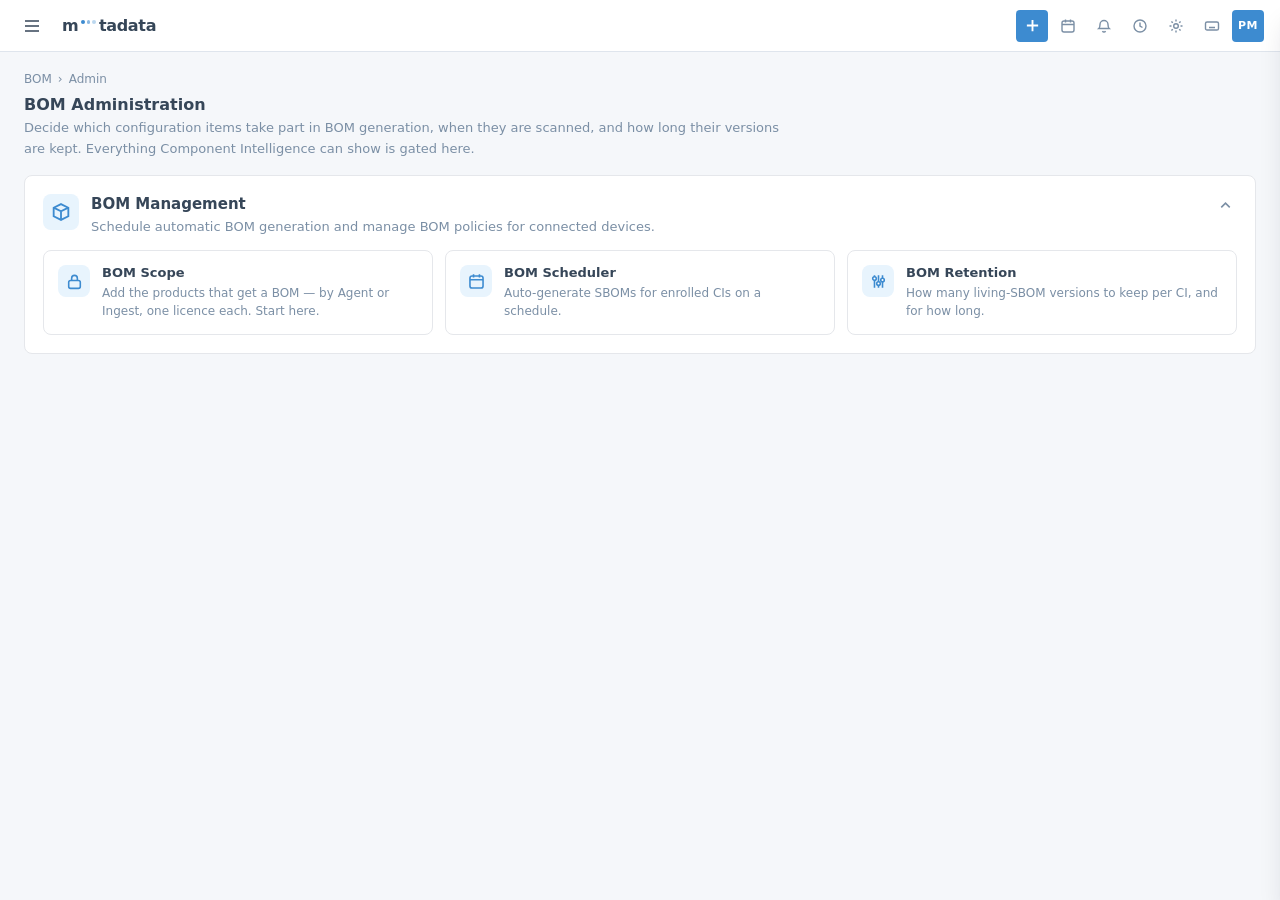
==== app-admin/index.html @ 1d0379ab "Initial commit" ====
<!doctype html>
<html lang="en">
<head>
    <meta name="robots" content="noindex, nofollow">
<meta charset="utf-8">
<meta name="viewport" content="width=device-width,initial-scale=1">
<title>Component Intelligence — Motadata ServiceOps · BOM</title>
<style>
/* ─────────────────────────────────────────────────────────────
   Motadata ServiceOps — in-product light UI.
   Redesign of the BOM › Software Components screen into an
   inventory overview: Overview → Type switch → Triage → Detail.
   NOTE: BOM/CLAUDE.md dark tokens are for deliverables
   (journey maps, concept decks), not in-product screens.
   ───────────────────────────────────────────────────────────── */
/* ═══════════════════════════════════════════════════════════════
   Tokens are the literal hex values from BOM-DESIGN-SYSTEM.md §1.1.
   There is no palette abstraction in the shipped module and none is
   introduced here — these vars only spare us repeating the hex.
   ═══════════════════════════════════════════════════════════════ */
:root{
  /* text */
  --ink:#364658;            /* primary text — every value, heading, cell */
  --dim:#7B8FA5;            /* muted — labels, secondary lines, "of N" */
  --faint:#9CA3AF;          /* placeholder / disabled / em-dash */
  /* brand */
  --brand:#3D8BD0; --brand-ink:#3479b5;
  --sel-blue:#F5FAFF;       /* selected surface */
  --chip-blue:#EBF5FF;      /* active chip */
  --pill-id:#E8F4FD;        /* id / current pill bg */
  /* lines + surfaces */
  --line:#DFE5ED;           /* control border */
  --line-input:#d1d5db;     /* text inputs only */
  --line-tbl:#E5E7EB;       /* table dividers, card borders */
  --line-soft:#F0F2F5;      /* in-card hairlines */
  --row-hover:#F9FAFB;
  --surf-hover:#F5F7FA;
  --chip-n:#F1F5F9;         /* neutral chip */
  --chip-n2:#EEF2F6;        /* count badge */
  --bg:#F5F7FA;
  /* status triples — dot / text / background */
  --ok-dot:#22C55E;   --ok:#22A06B;   --ok-soft:#ECFDF3;
  --warn-dot:#F59E0B; --warn:#D97706; --warn-soft:#FEF7E6; --warn-line:#F3E0B7;
  --crit-dot:#EF4444; --crit:#DC2626; --crit-soft:#FEF3F2;
  --neu-dot:#94A3B8;  --neu:#64748B;  --neu-soft:#F1F5F9;
  /* type */
  --mono:ui-monospace,"SFMono-Regular","Cascadia Mono",Consolas,"Liberation Mono",monospace;
  --sans:"Segoe UI Variable Display","Segoe UI",Inter,system-ui,-apple-system,"Helvetica Neue",Arial,sans-serif;
  /* elevation — surfaces only (popovers, drawer, toast). Cards are
     border-only in this system. */
  --topbar-h:52px;      /* the sticky topbar every other sticky offset is measured from */
  --tabs-h:45px;        /* .tabs min-height — the toolbar the table header parks under */
  --sh-lg:0 10px 15px -3px rgba(16,24,40,.1),0 4px 6px -4px rgba(16,24,40,.1);
  --sh-xl:0 20px 25px -5px rgba(16,24,40,.12),0 8px 10px -6px rgba(16,24,40,.1);
}
*{box-sizing:border-box}
html,body{margin:0;height:100%}
body{background:var(--bg);color:var(--ink);font-family:var(--sans);font-size:13px;-webkit-font-smoothing:antialiased}
button{font:inherit;color:inherit;cursor:pointer}
:focus-visible{outline:2px solid var(--brand);outline-offset:2px;border-radius:4px}

/* ── app chrome ───────────────────────────────────────────── */
.topbar{height:52px;background:#fff;border-bottom:1px solid var(--line);display:flex;align-items:center;padding:0 16px;gap:14px;position:sticky;top:0;z-index:60}
.burger{width:32px;height:32px;border:0;background:none;display:grid;place-items:center;color:var(--ink);border-radius:4px}
.burger:hover{background:var(--surf-hover)}
.logo{display:flex;align-items:center;gap:2px;font-weight:600;font-size:16px;letter-spacing:-.3px;color:var(--ink)}
.logo .dots{display:flex;gap:2px;margin:0 1px 7px}
.logo .dots i{width:3.5px;height:3.5px;border-radius:9999px;background:var(--brand);display:block}
.logo .dots i:nth-child(2){opacity:.6}.logo .dots i:nth-child(3){opacity:.35}
.topbar .spacer{flex:1}
.tb{display:flex;align-items:center;gap:4px;color:var(--dim)}
.tb button{width:32px;height:32px;border:0;background:none;border-radius:4px;display:grid;place-items:center}
.tb button:hover{background:var(--surf-hover);color:var(--ink)}
.tb .plus{width:32px!important;height:32px!important;background:var(--brand)!important;color:#fff!important}
.tb .plus:hover{background:var(--brand-ink)!important;color:#fff!important}
.avatar{width:32px;height:32px;border-radius:4px;background:var(--brand);color:#fff;display:grid;place-items:center;font-size:11px;font-weight:600;letter-spacing:.4px}
.shell{display:flex;min-height:calc(100vh - 52px)}
.main{flex:1;min-width:0;padding:20px 24px 60px;max-width:1760px}
/* Embedded in the React app shell (?embed=1): the host already draws the product
   topbar, so ours would be a second one directly beneath it. */
.embed .topbar{display:none}
.embed .shell{min-height:100vh}
.embed .main{padding-top:0}
/* … and with no topbar drawn there is nothing to park under, so every sticky offset measured
   from it collapses. Leaving this at 52px is what pushed the sticky toolbar and table header
   down into the middle of their own rows when embedded. Set on the SAME element as the vars it
   overrides (`.embed` is on <html>, like `:root`), and after them, so it wins on order. */
.embed{--topbar-h:0px}
/* ── page head ────────────────────────────────────────────── */
.crumb{display:flex;align-items:center;gap:6px;color:var(--dim);font-size:12px;margin-bottom:8px}
.crumb a{color:var(--dim);text-decoration:none}
.crumb a:hover{color:var(--brand)}
.head{display:flex;align-items:flex-start;gap:24px;margin-bottom:16px}
h1{margin:0 0 2px;font-size:16px;font-weight:600;letter-spacing:0;line-height:1.4;color:var(--ink)}
.sub{color:var(--dim);font-size:13px;line-height:1.55;max-width:92ch}
.sub b{color:var(--ink);font-weight:500}
.head-actions{margin-left:auto;display:flex;align-items:center;gap:10px;flex:none}
.lic-total{font-size:16px;font-weight:500;color:var(--ink);white-space:nowrap;margin-right:6px}
.lic-total b{font-weight:600}
.lic-total b.warn{color:#B54708}
.lic-total b.crit{color:#D92D20}
/* ── primary action menu ──────────────────────────────────────
   Same popover language as the row overflow menus (.sc-menu), widened because each
   choice carries a line saying what it does — the point of the menu is that the
   decision is made here rather than after a drawer has already opened. */
.addwrap{position:relative;display:inline-flex}
.addwrap .cv{margin-left:2px;transition:transform .14s}
.addwrap.open .cv{transform:rotate(180deg)}
.addwrap .catcher{display:none}
.addwrap.open .catcher{display:block;position:fixed;inset:0;z-index:40}
.addmenu{display:none;position:absolute;right:0;top:38px;z-index:50;width:308px;background:#fff;
  border:1px solid var(--line);border-radius:8px;box-shadow:var(--sh-lg);padding:4px 0;text-align:left}
.addwrap.open .addmenu{display:block}
.addmenu button{display:flex;width:100%;align-items:flex-start;gap:10px;padding:10px 13px;border:0;
  background:none;cursor:pointer;text-align:left;transition:background-color .14s}
.addmenu button:hover{background:var(--row-hover)}
.addmenu .am-i{width:28px;height:28px;border-radius:6px;background:var(--chip-n);color:var(--dim);
  display:grid;place-items:center;flex:none}
.addmenu button:hover .am-i{background:var(--pill-id);color:var(--brand)}
.addmenu .am-t{min-width:0;font-size:13px;font-weight:500;color:var(--ink);line-height:1.35}
.addmenu .am-d{display:block;margin-top:3px;font-size:12px;font-weight:400;color:var(--dim);line-height:1.45}
/* §2.1 — secondary (bordered) */
.btn{height:32px;padding:0 12px;border:1px solid var(--line);background:#fff;border-radius:4px;
  display:inline-flex;align-items:center;gap:6px;font-size:13px;font-weight:500;color:var(--ink);white-space:nowrap;
  transition:background-color .14s,border-color .14s,color .14s}
.btn:hover{background:var(--surf-hover)}
/* §2.1 — primary */
.btn.pri{background:var(--brand);border-color:var(--brand);color:#fff}
.btn.pri:hover{background:var(--brand-ink);border-color:var(--brand-ink);color:#fff}
.btn.sm{height:28px;padding:0 10px;font-size:12px}
/* §2.1 — tertiary: used where the CARD around it is the click target, so the button
   confirms what clicking does instead of competing with it for attention. */
.btn.ter{background:none;border-color:transparent;color:var(--brand);padding-left:8px;padding-right:8px}
.btn.ter:hover{background:var(--pill-id);border-color:transparent;color:var(--brand-ink)}

/* ── overview band ────────────────────────────────────────── */
.band{display:flex;align-items:center;gap:10px;margin:0 0 10px}
.eyebrow{font-size:11px;font-weight:600;letter-spacing:.05em;text-transform:uppercase;color:var(--dim)}
.band .ln{flex:1;height:1px;background:var(--line-tbl)}

/* ── attention-first overview cards ──────────────────────────
   Exception headline, demoted totals, explicit zero states,
   ONE severity colour per card (number + sub-label + chips only;
   icon and title stay neutral). ------------------------------ */
/* Operational summary cards. Eye path: headline → number → context →
   action. The number is the largest element on the card and carries the
   status colour; everything else is quiet. No dividers — separation is
   whitespace only. Action is pinned to the bottom on every card. */
.kpis{display:grid;grid-template-columns:repeat(3,1fr);gap:16px;margin-bottom:20px;max-width:1500px}
/* Cards are border-only surfaces in this system — no shadow. */
.kpi{background:#fff;border:1px solid var(--line-tbl);border-radius:8px;
  display:flex;flex-direction:column;padding:12px 14px;transition:border-color .14s}
.kpi:hover{border-color:#cfd8e3}
.kpi.urgent{border-color:#F3D6D6}
.kpi.urgent:hover{border-color:#E9BDBD}

/* THE PRODUCT KPI SHAPE (BOM/CLAUDE.md 4). Two lines, and each slot has one job.
   The action is revealed on hover AND focus-within, and pinned where there is no hover:
   a hover-only control is invisible to anyone tabbing, and on touch it is not a nicety
   that is lost but the control itself. */
.kh{display:flex;align-items:center;gap:7px;margin-bottom:10px}
.kq{display:inline-flex;align-items:center;color:var(--faint);flex:none}
.kq:hover{color:var(--dim)}
.kh-a{margin-left:auto;flex:none;border:0;background:none;padding:3px 6px;margin-right:-6px;
  border-radius:4px;font:inherit;font-size:12.5px;font-weight:500;color:var(--brand);
  display:inline-flex;align-items:center;gap:5px;cursor:pointer;
  opacity:0;transition:opacity .14s,background-color .14s}
.kpi:hover .kh-a,.kpi:focus-within .kh-a{opacity:1}
.kh-a:focus-visible{opacity:1;outline:2px solid var(--brand);outline-offset:1px}
.kh-a:hover{background:var(--sel-blue)}
.kh-a .ar{transition:transform .15s}
.kh-a:hover .ar{transform:translateX(2px)}
.kh-a.on{opacity:1;background:var(--sel-blue)}
/* The one case where the reveal is a total loss of the control, not a flourish. */
@media (hover:none){.kh-a{opacity:1}}

/* Line 2 never wraps. Everything is flex:none EXCEPT the context, which owns the remaining
   width and truncates — so the first thing to go is the lowest-priority thing, and the
   number is never the one cut. */
.krow{display:flex;align-items:baseline;gap:9px;min-width:0}
.krow > *{flex:none}
.kctx{flex:1 1 auto;min-width:0;overflow:hidden;text-overflow:ellipsis;white-space:nowrap;
  font-size:12px;line-height:1.4;color:var(--dim)}
/* Colour is for exceptions: the chip carries the tint, the number stays primary text unless
   the metric ITSELF is the exception. */
.kchip{font-size:11px;font-weight:600;padding:2px 7px;border-radius:9999px;
  background:var(--chip-n2);color:var(--neu);white-space:nowrap}
.kchip.warn{background:var(--warn-soft);color:var(--warn)}
.kchip.ok{background:var(--ok-soft, #ECFDF3);color:var(--ok)}
.kh .ic{width:16px;height:16px;flex:none;display:grid;place-items:center;color:var(--dim)}
.kh .t{font-size:13px;font-weight:500;color:var(--dim)}

/* An exception to the five-size scale (§1.2) for the cards' attention number.
   It was 40px; 26 keeps it unmistakably the largest thing on a card while
   leaving room for the table underneath, which is what the screen is for.
   It is the only type size in this file outside 16/15/14/13/12/11. */
.knum{font-size:26px;font-weight:600;line-height:1;letter-spacing:-.8px;font-variant-numeric:tabular-nums}
.klabel{font-size:13px;font-weight:500;margin-top:5px;line-height:1.3;color:var(--dim)}

/* Driver breakdown — WHY the number is what it is. Compact, one line,
   bullet-separated, each driver its own deep link. Max three. Labels
   carry a dotted underline: hover gives a one-sentence definition, so
   the shorthand never has to be guessed. */
.kdrv{margin-top:11px;display:flex;flex-wrap:wrap;align-items:baseline;font-size:12px;line-height:1.6}
.kdrv .dv{position:relative;border:0;background:none;padding:0;font:inherit;color:var(--dim);
  display:inline-flex;align-items:baseline;gap:4px;transition:color .14s}
.kdrv .dv b{font-weight:600;font-variant-numeric:tabular-nums}
.kdrv .dv .dl{border-bottom:1px dotted #C3CFDA;transition:border-color .14s}
.kdrv .dv:hover{color:var(--ink)}
.kdrv .dv:hover .dl{border-bottom-color:var(--dim)}
.kdrv .sep{color:var(--line);padding:0 8px;user-select:none}

/* Context — the denominator. Every attention number is justified by
   showing what it is out of. Mandatory on every card. */
.ksec{margin-top:10px;font-size:12px;color:var(--dim);line-height:1.4}

/* §2.1 — tertiary button (icon + label in brand colour, no chrome) */
.kcta{margin-top:auto;align-self:flex-start;border:0;background:none;font-size:13px;font-weight:500;
  color:var(--brand);display:inline-flex;align-items:center;gap:6px;border-radius:4px;
  padding:4px 6px;margin-left:-6px;margin-bottom:-2px;transition:background-color .14s}
.kcta:hover{background:var(--sel-blue)}
.kcta .ar{transition:transform .15s}
.kcta:hover .ar{transform:translateX(2px)}

/* Status text colours from the triples — never invented tints. */
.n-amber{color:var(--warn)}
.n-red{color:var(--crit)}
.n-neutral{color:var(--ink)}
.kzero{display:flex;align-items:center;gap:8px;min-height:63px;font-size:15px;font-weight:600;
  color:var(--ok);line-height:1.3}
.kzero svg{flex:none}

/* ── admin view ───────────────────────────────────────────────
   Category group + settings cards, matching the product's Admin hub. */
[hidden]{display:none!important}

.adgroup{background:#fff;border:1px solid var(--line-tbl);border-radius:8px;padding:4px;max-width:1500px}
.adhead{display:flex;align-items:flex-start;gap:12px;width:100%;border:0;background:none;
  padding:14px 14px 12px;text-align:left;border-radius:8px;transition:background-color .14s}
.adhead:hover{background:var(--surf-hover)}
.adicon{width:36px;height:36px;border-radius:8px;background:var(--pill-id);color:var(--brand);
  display:grid;place-items:center;flex:none}
.adtitle{min-width:0}
.adtitle .t{display:block;font-size:15px;font-weight:600;color:var(--ink);line-height:1.35}
.adtitle .d{display:block;margin-top:3px;font-size:13px;color:var(--dim);line-height:1.5}
.adchev{margin-left:auto;color:var(--dim);flex:none;display:grid;place-items:center;
  width:24px;height:24px;transition:transform .2s,color .14s}
.adhead:hover .adchev{color:var(--ink)}
.adgroup.collapsed .adchev{transform:rotate(180deg)}
.adbody{display:grid;grid-template-columns:repeat(3,1fr);gap:12px;padding:2px 14px 14px}
.adgroup.collapsed .adbody{display:none}
.adcard{display:flex;align-items:flex-start;gap:12px;width:100%;text-align:left;
  border:1px solid var(--line-tbl);background:#fff;border-radius:8px;padding:14px;
  transition:border-color .14s,background-color .14s}
.adcard:hover{border-color:var(--brand);background:var(--sel-blue)}
.adcicon{width:32px;height:32px;border-radius:8px;background:var(--pill-id);color:var(--brand);
  display:grid;place-items:center;flex:none}
.adctext{min-width:0}
.adctext .t{display:block;font-size:13px;font-weight:600;color:var(--ink)}
.adctext .d{display:block;margin-top:4px;font-size:12px;color:var(--dim);line-height:1.5}
@media (max-width:1100px){.adbody{grid-template-columns:1fr}}

/* ── BOM Retention ────────────────────────────────────────────
   Admin sub-screen. Default policy line + override rules, both
   editable through one dialog. */
/* Default policy — the estate-wide setting every CI inherits. Kept to
   three lines: what it is, the two independent limits, and how they
   interact. The interaction is stated inline rather than behind an info
   icon because it changes which value an admin picks — primary
   information, not reference (§2.7 covers the latter). */
.rt-eyebrow{display:block;font-size:11px;font-weight:600;letter-spacing:.05em;
  text-transform:uppercase;color:var(--dim);margin-bottom:10px}
.rt-note{margin-top:11px;font-size:12px;color:var(--dim)}
.card{background:#fff;border:1px solid var(--line-tbl);border-radius:8px;max-width:1500px}
.card-h{display:flex;align-items:center;gap:9px;padding:12px 16px;border-bottom:1px solid var(--line-tbl);
  font-size:15px;font-weight:600;color:var(--ink)}
.card-h .ic{color:var(--dim);display:grid;place-items:center}
.card-h .n{font-size:12px;font-weight:600;color:var(--neu);background:var(--chip-n2);border-radius:9999px;
  min-width:20px;height:20px;display:inline-flex;align-items:center;justify-content:center;padding:0 6px}
.rt-name{font-weight:600;color:var(--ink)}
.rt-id{font-family:var(--mono);font-size:12px;color:var(--dim);margin-top:2px}
.rt-sub{font-size:12px;color:var(--dim);margin-top:2px}
.rt-acts{display:flex;gap:6px;justify-content:flex-end;position:relative}
/* §1.3 — in-table row actions are h-7 (28px) */
.iact{height:28px;padding:0 10px;border:1px solid var(--line);background:#fff;border-radius:4px;
  font-size:12px;font-weight:500;color:var(--ink);display:inline-flex;align-items:center;gap:5px;
  transition:background-color .14s,border-color .14s,color .14s}
.iact:hover{background:var(--surf-hover)}
.iact.sq{width:28px;padding:0;justify-content:center;color:var(--dim)}
.iact.sq:hover{color:var(--crit);border-color:#F3D6D6;background:var(--crit-soft)}
/* §2.8 — destructive actions confirm in place, never a modal */
.confirm{position:absolute;right:0;top:34px;z-index:50;width:280px;white-space:normal;text-align:left;
  background:#fff;border:1px solid var(--line);border-radius:8px;box-shadow:var(--sh-lg);padding:12px}
.confirm p{margin:0;font-size:13px;font-weight:500;color:var(--ink)}
.confirm p+p{margin-top:4px;font-size:12px;font-weight:400;color:var(--dim)}
.confirm .row{margin-top:12px;display:flex;justify-content:flex-end;gap:8px}
.btn.danger{background:var(--crit);border-color:var(--crit);color:#fff}
.btn.danger:hover{background:#B91C1C;border-color:#B91C1C;color:#fff}

/* ── custom select (§2.2 — never a native <select>) ──────────── */
.ddwrap{position:relative;display:inline-block}
.ddbtn{height:36px;padding:0 12px;border:1px solid var(--line);background:#fff;border-radius:4px;
  font-size:13px;color:var(--ink);display:inline-flex;align-items:center;justify-content:space-between;
  gap:8px;transition:border-color .14s}
.ddbtn:hover{border-color:var(--brand)}
.ddbtn.ph{color:var(--faint)}
.truncate{overflow:hidden;text-overflow:ellipsis;white-space:nowrap}
.ddbtn .cv{color:var(--dim);transition:transform .16s;display:grid;place-items:center}
.ddbtn.open .cv{transform:rotate(180deg)}
.ddmenu{position:absolute;left:0;top:calc(100% + 4px);z-index:50;background:#fff;border:1px solid var(--line);
  border-radius:8px;box-shadow:var(--sh-lg);padding:4px 0;max-height:280px;overflow-y:auto}
.ddopt{display:flex;width:100%;align-items:center;justify-content:space-between;gap:8px;
  padding:8px 12px;text-align:left;font-size:13px;color:var(--ink);background:none;border:0;transition:background-color .14s}
.ddopt:hover{background:var(--row-hover)}
.ddopt.sel{background:var(--sel-blue);color:var(--brand);font-weight:500}

/* ── drawers (§2.3) ───────────────────────────────────────────
   Right-anchored, never a centred modal. The CI picker stacks on top
   of the rule drawer at z-10000 with a lighter scrim, so the drawer
   beneath stays legible. */
/* The panel re-renders on every interaction, so the entry animation is
   gated behind .in and applied only on first mount — otherwise every
   click replays it and the drawer looks like it is re-opening. */
.dw-scrim{position:fixed;inset:0;z-index:9998;background:rgba(0,0,0,.5)}
.dw-scrim.lite{z-index:9999;background:rgba(0,0,0,.4)}
.dw-scrim.in{animation:dwFade .18s}
@keyframes dwFade{from{opacity:0}to{opacity:1}}
.dw{position:fixed;top:0;right:0;bottom:0;z-index:9999;background:#fff;box-shadow:var(--sh-xl);
  display:flex;flex-direction:column}
.dw.stack{z-index:10000}
.dw.in{animation:dwIn .24s cubic-bezier(.22,.7,.3,1)}
@keyframes dwIn{from{transform:translateX(100%)}to{transform:none}}
.dw-head{display:flex;align-items:flex-start;gap:12px;padding:12px 20px;border-bottom:1px solid var(--line)}
.dw-head h3{margin:0;font-size:16px;font-weight:600;color:var(--ink)}
.dw-head p{margin:2px 0 0;font-size:13px;color:var(--dim);line-height:1.45;max-width:64ch}
.dw-head .x{margin-left:auto;width:32px;height:32px;border:0;background:none;border-radius:4px;flex:none;
  display:grid;place-items:center;color:var(--dim);transition:background-color .14s,color .14s}
.dw-head .x:hover{background:#F3F4F6;color:var(--ink)}
/* Where an evidence drawer's count and scope live now that the header is title + close. It
   sits ON the table it describes rather than above the title, which is the difference between
   a caption and a subtitle. */
.dw-cap{padding:9px 20px;border-bottom:1px solid var(--line-soft);background:#fff;
  font-size:12px;line-height:1.5;color:var(--dim);flex:none}
.dw-cap b{font-weight:600;color:var(--ink);font-variant-numeric:tabular-nums}
.dw-body{padding:16px 20px;overflow-y:auto;flex:1;min-height:0}
.dw-foot{padding:12px 20px;border-top:1px solid var(--line-soft);background:#fff;display:flex;align-items:center;gap:10px}
.dw-foot .gap{flex:1}
/* aria-disabled, not disabled: a disabled button is not focusable and does not reliably fire
   :hover in every browser, so the reason for it being off could never be read. */
.btn.off{opacity:.55;cursor:not-allowed}
.btn.pri.off:hover{background:var(--brand)}
.dw-div{border:0;border-top:1px solid var(--line-soft);margin:20px 0 18px}

/* The two targeting tiles, side by side. Light border + a soft shadow
   that lifts on hover — a deliberate step past the system's border-only
   card, because these are choices to make rather than data to read. */
.tiles{display:grid;grid-template-columns:1fr 1fr;gap:12px;align-items:stretch}
.tile{display:flex;flex-direction:column;background:#fff;border:1px solid var(--line-tbl);
  border-radius:8px;padding:13px 14px 12px;box-shadow:0 1px 2px rgba(16,24,40,.04);
  transition:box-shadow .16s,border-color .16s}
.tile{cursor:pointer}
.tile:hover{border-color:#CFD8E3;box-shadow:0 4px 14px -6px rgba(16,24,40,.18)}
.tile.act{border-color:var(--brand);box-shadow:0 4px 14px -6px rgba(61,139,208,.26)}
.tile-top{display:flex;align-items:flex-start;gap:10px}
.tile-i{width:32px;height:32px;border-radius:8px;background:var(--chip-n);color:var(--neu);
  display:grid;place-items:center;flex:none;transition:background-color .14s,color .14s}
.tile.dyn .tile-i{background:var(--pill-id);color:var(--brand)}
.tile.act .tile-i{background:var(--brand);color:#fff}
.tile-hd{min-width:0;padding-top:1px}
.tile-t{font-size:13px;font-weight:600;color:var(--ink);display:flex;align-items:center;gap:7px}
.tile-tag{font-size:11px;font-weight:700;letter-spacing:.08em;text-transform:uppercase;
  color:var(--neu);background:var(--chip-n);border-radius:2px;padding:2px 5px}
.tile.dyn .tile-tag{color:var(--brand);background:var(--pill-id)}
.tile-d{font-size:12px;color:var(--dim);line-height:1.45;margin-top:4px}
.tile-x{margin-top:11px;padding-top:10px;border-top:1px solid var(--line-soft)}
.tile-stat{font-size:12px;color:var(--dim);margin-bottom:5px}
.tile-stat b{font-size:16px;font-weight:600;color:var(--ink);letter-spacing:-.4px;margin-right:3px;
  font-variant-numeric:tabular-nums}
.tile-stat.zero b{color:var(--faint)}
.tile-state{font-size:12px;color:var(--dim);line-height:1.5}
.tile-b{margin-top:auto;padding-top:12px}
.picked{display:flex;flex-wrap:wrap;gap:6px}
.avail{font-size:12px;color:var(--dim)}
@media (max-width:720px){.tiles{grid-template-columns:1fr}}

/* condition builder — grey well holding collapsible white group cards */
/* on/off for the whole mechanism — lives here, not on the tile */
/* Two ways to say WHO, drawn as one choice. Only the selected option carries
   controls, so there is never a question about which one is in force — before this
   the policy band and the condition builder sat one above the other, both looking
   live, with nothing to say they were alternatives. */
/* The gap is the LIST's, not the nested variant's — written on `.sub` it missed Licensing's
   chooser entirely, which is the only one that is not nested. */
.tchoice{margin-bottom:14px;display:flex;flex-direction:column;gap:12px}
.tpick{border:1px solid var(--line-tbl);border-radius:8px;background:#fff}
.tpick.on{border-color:var(--brand);background:var(--sel-blue)}
/* Icon + label left, radio far RIGHT: the radio is the answer, and an answer belongs at the
   end of the row it answers. `order` rather than markup order so the button's reading order
   for a screen reader still starts with the radio's own state. */
.tpick-h{display:flex;align-items:center;gap:11px;width:100%;padding:12px 14px;
  border:0;background:none;font:inherit;text-align:left;cursor:pointer}
.tpick-r{order:3;flex:none;width:16px;height:16px;border-radius:50%;
  border:1.5px solid var(--line-tbl);background:#fff;box-sizing:border-box}
.tpick.on .tpick-r{border-color:var(--brand);border-width:5px}
/* Both options, one treatment: same box, same radius, same glyph size. Selected fills with
   the accent, unselected stays muted — no third state, no mixed sizes. */
.tpick-i{order:1;flex:none;width:30px;height:30px;border-radius:8px;background:var(--pill-id);color:var(--brand);
  display:flex;align-items:center;justify-content:center}
.tpick-i svg{width:16px;height:16px}
.tpick-hd{order:2;flex:1}
.tpick.on .tpick-i{background:var(--brand);color:#fff}
.tpick-hd{min-width:0}
.tpick-t{display:flex;align-items:center;gap:7px;font-size:13px;font-weight:600;color:var(--ink)}
.tpick-d{display:block;font-size:12px;color:var(--dim);line-height:1.45;margin-top:2px;
  white-space:nowrap;overflow:hidden;text-overflow:ellipsis}
/* An option that cannot be chosen still has to say why, so it is dimmed, not hidden. */
.tpick.off{opacity:.6}
.tpick.off .tpick-h{cursor:not-allowed}
.tpick-d b{color:var(--ink)}
.tpick-b{padding:0 14px 14px 41px}
/* The builder is wide content, not a control under a label, so it uses the card's full width
   rather than the label indent. */
.tpick-b.wide{padding:0 14px 14px 14px}
/* And it drops its own box: nested, its border and fill drew a second surface inside the one
   the card already provides. The group cards keep their white, which is what separates them
   from the tinted card behind. */
.tpick-b .cb{margin:0;background:none;border:0;padding:0}
.tpick-b .cb-group{border:1px solid var(--line-tbl);box-shadow:none}
.tpick-b .cb-prev{margin-top:12px}
.tor{display:flex;align-items:center;gap:10px;margin:10px 2px;font-size:11px;font-weight:600;
  letter-spacing:.06em;text-transform:uppercase;color:var(--faint)}
.tor::before,.tor::after{content:"";flex:1;height:1px;background:var(--line-tbl)}
/* The second question sits inside the first answer, so it is drawn a level quieter:
   white on the tinted card, and no bottom margin of its own. */
.tchoice.sub{margin:0}
.tchoice.sub .tpick{background:#fff}
.tchoice.sub .tpick.on{background:var(--sel-blue)}
/* What reuse resolves to, on one line: count, source, and the way to look at it. */
.reuse-x{position:relative;display:flex;align-items:center;gap:8px;margin-top:9px;
  font-size:13px;color:var(--dim);flex-wrap:wrap}
.reuse-x b{font-weight:600;color:var(--ink);font-variant-numeric:tabular-nums}
.reuse-x .sep{color:var(--faint)}
.reuse-note{margin-top:5px;font-size:12px;color:var(--dim)}
.reuse-empty{margin-top:9px;font-size:12.5px;color:var(--dim)}
/* Read-only, and deliberately so: editing a shared rule from a screen that merely consumes it
   is how one module quietly changes another. */
.reuse-pop{position:absolute;left:0;top:calc(100% + 6px);z-index:10060;width:340px;max-width:100%;
  background:#fff;border:.5px solid var(--line);border-radius:10px;box-shadow:var(--sh-lg);padding:12px 13px}
.reuse-pop .cond{font-size:12.5px;line-height:1.5;color:var(--ink)}
.reuse-pop .ro{margin-top:9px;padding-top:9px;border-top:1px solid var(--line-soft);
  display:flex;align-items:center;gap:10px;font-size:12px;color:var(--dim)}

/* The grouped dropdown — the module a rule comes from is the group it sits in. */
.ddgrp{display:block;padding:8px 11px 3px;font-size:11px;font-weight:700;letter-spacing:.08em;
  text-transform:uppercase;color:var(--neu)}
.ddopt.two{display:flex;align-items:baseline;gap:8px}
.ddopt.two .nm{font-weight:600;color:var(--ink);min-width:0;overflow:hidden;text-overflow:ellipsis}
.ddopt.two .ct{margin-left:auto;flex:none;color:var(--dim);font-variant-numeric:tabular-nums}

.tgt-set{display:block}
.tgt-line{font-size:13px;color:var(--ink)}
.tgt-line b{font-weight:600}
.tgt-line.none{color:var(--dim)}
.tgt-sub{font-size:12px;color:var(--dim);line-height:1.45;margin-top:2px}
.tgt-x{display:flex;align-items:center;gap:12px;flex-wrap:wrap;margin-top:10px}
.tgt-stat{font-size:12px;color:var(--dim)}
.tgt-stat b{font-size:16px;font-weight:600;color:var(--ink);letter-spacing:-.4px;margin-right:3px;
  font-variant-numeric:tabular-nums}
.tgt-stat.zero b{color:var(--faint)}
.tgt-state{font-size:12px;color:var(--dim)}
.cb{background:#F8FAFC;border:1px solid var(--line-tbl);border-radius:8px;padding:14px}
.cb-group{background:#fff;border-radius:8px;box-shadow:0 1px 2px rgba(16,24,40,.05)}
.cg-head{display:flex;align-items:center;gap:10px;padding:11px 12px}
.cg-chev{width:28px;height:28px;border:0;background:var(--chip-n2);border-radius:9999px;flex:none;
  display:grid;place-items:center;color:var(--dim);transition:background-color .14s,color .14s}
.cg-chev:hover{background:#E3E9F0;color:var(--ink)}
.cg-chev svg{transition:transform .18s}
.cg-chev.open svg{transform:rotate(90deg)}
.cb-badge{background:var(--chip-n2);color:var(--ink);font-size:12px;font-weight:600;
  border-radius:4px;padding:7px 11px;white-space:nowrap;flex:none}
.cg-sum{font-size:13px;color:var(--ink);min-width:0;overflow:hidden;text-overflow:ellipsis;white-space:nowrap}
.cg-sum.none{color:var(--dim)}
.cg-acts{margin-left:auto;display:flex;gap:2px;flex:none}
.cg-ib{width:30px;height:30px;border:0;background:none;border-radius:4px;display:grid;place-items:center;
  color:var(--dim);transition:background-color .14s,color .14s}
.cg-ib:hover{background:var(--surf-hover);color:var(--ink)}
.cg-ib.del:hover{background:var(--crit-soft);color:var(--crit)}
.cg-body{padding:2px 12px 12px}
.cg-foot{display:flex;align-items:center;gap:6px;margin-top:4px}
.cg-foot .gap{flex:1}
.lnk{border:0;background:none;font-size:13px;font-weight:600;color:var(--brand);padding:5px 6px;
  border-radius:4px;transition:background-color .14s}
.lnk:hover{background:var(--sel-blue)}
.lnk.danger{color:var(--crit)}
.lnk.danger:hover{background:var(--crit-soft)}

.cb-row{display:grid;grid-template-columns:auto minmax(0,1fr) minmax(0,1fr) minmax(0,1fr) auto auto;
  gap:8px;align-items:center;margin-bottom:10px}
.cb-w{background:var(--chip-n2);color:var(--ink);font-size:12px;font-weight:600;border-radius:4px;
  padding:10px;text-align:center;white-space:nowrap;min-width:62px}
.cb-ib{width:36px;height:36px;border:1px solid var(--line);background:#fff;border-radius:4px;
  display:grid;place-items:center;color:var(--dim);flex:none;
  transition:background-color .14s,border-color .14s,color .14s}
.cb-ib:hover{background:var(--surf-hover);color:var(--ink)}
.cb-ib.del{color:var(--crit)}
.cb-ib.del:hover{background:var(--crit-soft);border-color:#F3D6D6}
.cb-add{border:0;background:none;color:var(--dim);font-size:13px;font-weight:500;padding:5px 6px;
  border-radius:4px;display:inline-flex;align-items:center;gap:7px;transition:background-color .14s,color .14s}
.cb-add:hover{background:var(--row-hover);color:var(--ink)}

/* group joiner — a real toggle, sitting on the rail between two groups */
.cg-join{position:relative;padding:9px 0 9px 30px}
.cg-join::before{content:"";position:absolute;left:30px;top:0;bottom:0;width:1px;background:#DFE5ED}
.joinbtn{position:relative;background:#fff;border:1px solid var(--line);border-radius:4px;
  padding:7px 11px;font-size:13px;font-weight:600;color:var(--ink);
  display:inline-flex;align-items:center;gap:7px;transition:border-color .14s,color .14s}
.joinbtn:hover{border-color:var(--brand);color:var(--brand)}
.joinbtn.muted{background:var(--chip-n2);border-color:transparent;color:#A9B6C3}
.joinbtn.muted:hover{color:var(--dim)}
.cb-gadd{margin-top:12px}
.cb-empty{background:#fff;border-radius:8px;padding:28px 16px;text-align:center;
  font-size:13px;color:var(--faint)}
.cb-prev{margin-top:16px}
.cb-none{margin-top:9px;font-size:12.5px;color:var(--dim)}
.cb-q{display:inline-flex;align-items:center;color:var(--dim)}
.cb-q:hover{color:var(--ink)}
.cb-prev-h{font-size:12px;color:var(--dim);margin-bottom:9px;background:var(--sel-blue);
  border-radius:4px;padding:9px 12px}
.cb-prev-h b{color:var(--ink);font-weight:600}
.cbt{width:100%;border-collapse:collapse;background:#fff;border:1px solid var(--line-tbl);border-radius:4px}
.cbt th{font-size:12px;font-weight:600;letter-spacing:.05em;color:var(--ink);text-align:left;
  padding:8px 10px;border-bottom:1px solid var(--line-tbl);white-space:nowrap}
.cbt td{padding:8px 10px;border-bottom:1px solid var(--line-tbl);font-size:12px;color:var(--ink);white-space:nowrap}
.cbt tr:last-child td{border-bottom:0}
.cbt .id{font-family:var(--mono);font-weight:600}
.cbt .ip{font-family:var(--mono);color:var(--dim)}
.ddwrap.full{display:block}
.ddwrap.full .ddbtn,.ddwrap.full .ddmenu{width:100%}

/* CI picker */
.pk-bar{display:flex;align-items:center;gap:10px;padding:10px 20px;border-bottom:1px solid var(--line-soft);
  background:#fff;font-size:12px;color:var(--dim)}
.pk-bar .gap{flex:1}
.pk-search{position:relative;padding:12px 20px 10px}
.pk-search input{width:100%;height:32px;border:1px solid var(--line-input);border-radius:4px;
  padding:0 10px 0 31px;font:inherit;font-size:13px;color:var(--ink);background:#fff}
.pk-search input::placeholder{color:var(--faint)}
.pk-search input:focus{outline:none;border-color:var(--brand)}
.pk-search .mag{position:absolute;left:29px;top:21px;color:var(--faint);pointer-events:none}
.pk-list{flex:1;min-height:0;overflow-y:auto}
.pk-hd{display:grid;grid-template-columns:28px 68px 1fr 128px 108px;gap:10px;align-items:center;
  padding:8px 20px;position:sticky;top:0;background:#fff;border-bottom:1px solid var(--line-tbl);
  font-size:12px;font-weight:600;letter-spacing:.05em;color:var(--ink);z-index:2}
.pk-row{display:grid;grid-template-columns:28px 68px 1fr 128px 108px;gap:10px;align-items:center;
  padding:10px 20px;border-bottom:1px solid var(--line-tbl);font-size:12px;color:var(--ink);
  cursor:pointer;transition:background-color .14s}
.pk-row:hover{background:var(--row-hover)}
.pk-row.on{background:var(--sel-blue)}
.pk-row input{accent-color:var(--brand);width:14px;height:14px}
.pk-row .id{font-family:var(--mono);font-weight:600}
.pk-row .ip{font-family:var(--mono);color:var(--dim)}
.pk-empty{padding:48px 20px;text-align:center;font-size:13px;color:var(--faint)}
/* ── Matching CIs list ────────────────────────────────────────
   Read-only, and every row is the same height: the host name truncates instead of
   wrapping, so the eye can run down the timestamp column without stepping. */
.vhd,.vrow{padding-left:20px;padding-right:20px}
.vrow{align-items:center;min-height:52px}
.vhost{min-width:0;display:flex;flex-direction:column;gap:2px}
.vhost .hn{overflow:hidden;text-overflow:ellipsis;white-space:nowrap;font-size:13px;color:var(--ink)}
.vhost .ip{font-family:var(--mono);font-size:12px;color:var(--dim)}
/* The one interactive thing in a read-only table — reads as a header until hovered. */
.vsort{display:inline-flex;align-items:center;gap:5px;border:0;background:none;padding:0;
  font:inherit;font-size:inherit;font-weight:inherit;letter-spacing:inherit;color:inherit;
  cursor:pointer;text-align:left}
.vsort:hover{color:var(--brand)}
.vsort .ar{font-size:9px;color:var(--brand)}
/* Date leads, time is the tiebreak — same anatomy as Next Run in the scheduler. */
.vwhen{display:flex;flex-direction:column;gap:2px;font-variant-numeric:tabular-nums}
.vwhen .vd{font-size:13px;color:var(--ink);white-space:nowrap}
.vwhen .vt{font-size:12px;color:var(--dim)}
.vwhen .vnone{color:var(--faint)}
.vempty .t{font-size:14px;font-weight:500;color:var(--ink)}
.vempty .d{margin-top:5px;font-size:13px;color:var(--dim)}
/* ── rule preview ─────────────────────────────────────────────
   One number, one way to inspect it, one consequence. */
.lp-head{display:flex;align-items:baseline;gap:8px}
.lp-n{font-size:24px;font-weight:600;color:var(--ink);letter-spacing:-.6px;font-variant-numeric:tabular-nums}
.lp-t{font-size:13px;color:var(--ink)}
.lp-link{display:inline-flex;align-items:center;gap:5px;margin-top:8px;border:0;background:none;padding:0;
  font:inherit;font-size:13px;font-weight:500;color:var(--brand);cursor:pointer}
.lp-link:hover{color:var(--brand-ink);text-decoration:underline}
.lp-seats{display:flex;align-items:baseline;gap:8px;margin-top:14px;padding-top:11px;
  border-top:1px solid var(--line-soft)}
.lp-seats-l{font-size:13px;color:var(--dim)}
.lp-seats-v{margin-left:auto;font-size:15px;font-weight:600;color:var(--ink);font-variant-numeric:tabular-nums}
.lp-cap{font-size:12px;font-weight:500}
.lp-none{font-size:13px;color:var(--ink);line-height:1.5}
.lp-none .lp-sub{margin-top:4px;font-size:12px;color:var(--dim)}
.fld{margin-bottom:15px}
.flab{display:block;font-size:12.5px;font-weight:500;color:var(--dim);margin-bottom:6px}
.flab .req{color:var(--crit);margin-left:2px}
/* The comparison to the default, on the field where the decision is made. Quiet, because it
   is the state you are already in — it reports, it does not ask. */
.fdef{margin-left:6px;padding:1px 5px;border-radius:3px;background:var(--chip-n2);
  color:var(--neu);font-size:10px;font-weight:700;letter-spacing:.06em;text-transform:uppercase}
.finput{width:100%;height:36px;border:1px solid var(--line-input);border-radius:4px;padding:0 10px;
  font:inherit;font-size:13px;color:var(--ink);background:#fff}
.finput::placeholder{color:var(--faint)}
.finput:focus{outline:none;border-color:var(--brand)}
.finput.err{border-color:var(--crit)}
.ferr{margin-top:5px;font-size:12px;color:var(--crit)}
.grid2{display:grid;grid-template-columns:1fr 1fr;gap:16px}
/* Weekly's days and Monthly's pattern belong BESIDE the frequency that asks for them, not in
   a paragraph underneath it. Only compact controls earn the third column; anything needing
   more than one field drops to its own row. */
.grid2.dep{grid-template-columns:1fr 1fr 1.2fr}
@media (max-width:900px){.grid2.dep{grid-template-columns:1fr 1fr}}
.sechead{display:flex;align-items:baseline;gap:8px;font-size:13px;font-weight:600;color:var(--ink);
  margin:0 0 10px;letter-spacing:-.1px}
.sechead span{font-weight:400;color:var(--dim);font-size:12px}
.sec-q{display:inline-flex;align-items:center;color:var(--dim)}
.sec-q:hover{color:var(--ink)}
/* toggle switch — brand when on, control border when off */
.sw{width:36px;height:20px;border-radius:9999px;background:var(--line);border:0;padding:0;position:relative;
  flex:none;transition:background-color .16s;cursor:pointer}
.sw::after{content:"";position:absolute;top:2px;left:2px;width:16px;height:16px;border-radius:9999px;
  background:#fff;transition:transform .16s;box-shadow:0 1px 2px rgba(16,24,40,.2)}
.sw.on{background:var(--brand)}
.sw.on::after{transform:translateX(16px)}
.btn.lg{height:36px;padding:0 14px}

/* ── BOM Scheduler ────────────────────────────────────────────
   An operations console, not a CRUD table: state before configuration.
   Summary strip → global switch → policy list. */
.sumstrip{display:flex;border:1px solid var(--line-tbl);border-radius:8px;background:#fff;
  margin-bottom:12px;overflow:hidden;max-width:1500px}
.sumcell{flex:1;padding:11px 16px;border-right:1px solid var(--line-soft);min-width:0}
.sumcell:last-child{border-right:0}
.suml{font-size:11px;font-weight:600;letter-spacing:.05em;text-transform:uppercase;color:var(--dim)}
.sumv{margin-top:6px;font-size:15px;font-weight:600;color:var(--ink);letter-spacing:-.2px;
  white-space:nowrap;overflow:hidden;text-overflow:ellipsis}
.sumv .u{font-size:12px;font-weight:400;color:var(--dim);margin-left:5px}
.sumv.quiet{color:var(--faint)}

/* compact settings banner — one line, not a container round a switch */
/* ── scheduler status control, beside the page title ──────────
   ~60px: caption, then state and its supporting fact on one line, with the action
   naming what happens next. Paused keeps its own tint so it reads across the page. */
/* Metric supporting line — the figure's context, not a second figure. */
.sums{margin-top:3px;font-size:12px;color:var(--dim)}
.sums.warn{color:var(--warn)}
.sumv.big{font-size:20px;letter-spacing:-.4px}
/* Running row: the spinner is the only thing that moves. */
.sc-stat.run{color:var(--brand)}
.sc-stat.run .d{background:var(--brand);animation:bspulse 1.4s ease-in-out infinite}
@keyframes bspulse{0%,100%{opacity:1}50%{opacity:.35}}
.iact.running{color:var(--brand);border-color:#CFE0F0;background:var(--sel-blue);cursor:default}
.iact.ok{color:var(--ok);border-color:#BFE6D2;background:var(--ok-soft)}
.spin{width:11px;height:11px;border-radius:9999px;border:1.5px solid #BFDBF7;border-top-color:var(--brand);
  animation:bsspin .7s linear infinite;flex:none}
@keyframes bsspin{to{transform:rotate(360deg)}}
.setban{display:flex;align-items:center;gap:12px;border:1px solid var(--line-tbl);border-radius:8px;
  background:#fff;padding:12px 16px;margin-bottom:22px;max-width:1500px}
.setban.off{border-color:#F0E1BD;background:#FEFBF3}
.setban .t{font-size:13px;font-weight:600;color:var(--ink)}
.setban .d{font-size:12px;color:var(--dim);margin-top:2px;line-height:1.5}
.setban .last{margin-left:auto;text-align:right;flex:none;font-size:12px;color:var(--dim)}
.setban .last b{display:block;color:var(--ink);font-weight:600;margin-top:2px}

/* Three readings as separate cards, not one divided strip: they are three
   different KINDS of thing — a coverage gap you can open, a filter you can apply,
   and a control you can operate — so each gets its own surface. */
/* Three cards, one anatomy: header, value, one line, one action. The action rows are
   pinned to the bottom AND given the same reserved space, so a text link and a real
   button leave the cards the same height instead of one stretching the row. */
#bsSummary .kcta,#bsSummary .kact,#rtCards .kcta,#rtCards .kact,#bpSum .kcta{margin-top:auto;padding-top:9px}
#bsSummary .kact,#rtCards .kact{display:flex}
/* Retention has four readings, not three — the estate splits two ways and both halves
   are worth a number, so the row widens rather than the cards stacking. */
/* Edit sits in the header's right corner: the card's ONE action slot at the bottom is the
   read-more route every other card uses, and a full-width button row underneath was what made
   this card taller than its siblings. */
.kh-r{margin-left:auto;display:flex;align-items:center}
/* A card whose subject is a STATE, not a count: same frame, same rhythm, but the
   40px number would be absurd on the word "Running". */
.kstate{display:flex;align-items:center;gap:9px;font-size:22px;font-weight:600;
  line-height:1;letter-spacing:-.5px;color:var(--ok);flex:none}
.kstate .d{width:9px;height:9px;border-radius:9999px;background:var(--ok-dot);flex:none;
  box-shadow:0 0 0 3px rgba(45,164,110,.16)}
.kpi.off .kstate{color:var(--dim)}
.kpi.off .kstate .d{background:var(--neu-dot);box-shadow:0 0 0 3px rgba(148,163,184,.18)}
/* A card action that carries a warning, or that is currently applied. */
.kcta.warn{color:var(--warn)}
.kcta.warn:hover{background:var(--warn-soft)}
.kcta.on{color:var(--brand);background:var(--sel-blue)}
/* Run now: a real button rather than a text action, because it starts work. */
.runbtn{height:28px;padding:0 11px;border:1px solid #CFE0F0;background:var(--sel-blue);border-radius:4px;
  display:inline-flex;align-items:center;gap:6px;font-size:12px;font-weight:600;color:var(--brand);
  white-space:nowrap;cursor:pointer;transition:background-color .14s,border-color .14s}
.runbtn:hover{background:var(--pill-id);border-color:var(--brand)}
/* Two kinds of disabled, and they must not look alike.
   BUSY: inert because the work is already running — the live treatment is correct, the button
   is reporting rather than inviting.
   UNAVAILABLE: nothing will happen, so it reads unavailable — no fill, muted ink and border. */
.runbtn:disabled{cursor:not-allowed;background:#fff;border-color:var(--line);color:var(--faint)}
.runbtn:disabled svg{opacity:.55}
.runbtn.busy:disabled{cursor:default;background:var(--sel-blue);border-color:#CFE0F0;color:var(--brand)}
.runbtn.busy:disabled svg{opacity:1}
.runbtn .n{font-variant-numeric:tabular-nums;font-weight:500;color:var(--dim)}
/* ── Licensing readings: a decomposition cascade ─────────────────
   Three cards, one grid. Card 1 says how much room is left, card 2 splits the
   consumed seats by HOW they are scanned, card 3 splits the same consumed seats by
   HOW they were enrolled. Every breakdown sums to its parent because all three read
   one snapshot of ENROLLED_CIS — the arithmetic cannot drift.
   Colour is a family, not a rainbow: the ingested step is the SAME hue on cards 2
   and 3 because it is the same population seen twice. */
.lcards{display:grid;grid-template-columns:repeat(3,1fr);gap:16px;margin:0 0 16px;max-width:1500px}
/* Same steps as `.kpis`. At 1280 these three cards fell to two columns and left
   the third alone on a row of its own, which is what made them look enormous. */
@media (max-width:1180px){.lcards{grid-template-columns:repeat(2,1fr)}}
@media (max-width:760px){.lcards{grid-template-columns:1fr}}
.lcard{background:#fff;border:1px solid var(--line-tbl);border-radius:8px;padding:12px 14px;
  display:flex;flex-direction:column}
.lc-h{display:flex;align-items:center;gap:8px;margin-bottom:12px}
.lc-h .ic{width:16px;height:16px;flex:none;display:grid;place-items:center;color:var(--dim)}
.lc-h .t{font-size:13.5px;font-weight:500;color:var(--ink)}
.lc-num{font-size:30px;font-weight:600;line-height:1;letter-spacing:-1px;color:var(--ink);
  font-variant-numeric:tabular-nums}
.lc-num.warn{color:var(--warn)} .lc-num.crit{color:var(--crit)}
.lc-sub{margin-top:6px;font-size:12.5px;color:var(--dim)}
.lc-foot{margin-top:auto;padding-top:12px;min-height:38px;/* 12 padding + 26 control */display:flex;align-items:center;gap:10px;
  font-size:12px;color:var(--dim);font-variant-numeric:tabular-nums}
.lc-foot .warn{color:var(--warn)} .lc-foot .crit{color:var(--crit)}
.lc-foot .gap{flex:1}
.lc-foot .fv{font-size:13px;font-weight:600;color:var(--ink);font-variant-numeric:tabular-nums}
.lc-foot:empty{display:none}
/* the pill states a filter — it may not shrink or wrap to make room for prose */
.lc-foot .lpill{flex:none}
.ldot{width:6px;height:6px;border-radius:9999px;flex:none;background:var(--warn-dot)}
.llnk{border:0;background:none;padding:0;font:inherit;font-size:12px;font-weight:500;
  color:var(--brand);cursor:pointer;white-space:nowrap;flex:none}
.llnk:hover{text-decoration:underline}
.llnk:focus-visible{outline:2px solid var(--brand);outline-offset:2px;border-radius:3px}
/* one track, one fill — the length IS the percentage above it */
.lbar{height:9px;border-radius:5px;background:var(--line-tbl);margin-top:16px;overflow:hidden}
.lbar i{display:block;height:100%;border-radius:5px;
  background:linear-gradient(90deg,#5FA3DB,var(--brand))}
.lbar i.warn{background:linear-gradient(90deg,#FBBF24,var(--warn-dot))}
.lbar i.crit{background:linear-gradient(90deg,#F87171,var(--crit-dot))}
/* card 2 — the two scan methods, as left-accent filter buttons */
.lsplit{display:flex;gap:10px;margin-top:16px;flex:1;min-height:76px}
.lseg{flex:1;min-width:0;display:flex;flex-direction:column;justify-content:center;
  text-align:left;border:0;border-left:2.5px solid var(--c,var(--brand));
  border-radius:0 8px 8px 0;padding:12px 14px;cursor:pointer;font:inherit;
  background:color-mix(in srgb,var(--c,var(--brand)) 6%,#fff);
  transition:background-color .14s,box-shadow .14s}
.lseg:hover{background:color-mix(in srgb,var(--c,var(--brand)) 12%,#fff)}
.lseg[aria-pressed="true"]{background:color-mix(in srgb,var(--c,var(--brand)) 16%,#fff);
  box-shadow:inset 0 0 0 1px color-mix(in srgb,var(--c,var(--brand)) 34%,transparent)}
.lseg .v{display:block;font-size:19px;font-weight:600;color:var(--ink);letter-spacing:-.3px;
  font-variant-numeric:tabular-nums}
.lseg .k{display:block;margin-top:2px;font-size:12px;color:var(--dim)}
.lseg:focus-visible{outline:2px solid var(--brand);outline-offset:1px}
/* card 3 — donut + a CONTAINED legend column, every row a filter button.
   The legend used to stretch to the card edge, so label and value sat at opposite
   ends of a dead gap. Bounded to ~176px it reads label-then-value in one movement,
   and the values line up under each other whether they are 1 digit or 3. */
.lmix{display:flex;align-items:center;gap:17px;margin-top:16px;flex:1}
.don{position:relative;flex:none;line-height:0}
.don-n{position:absolute;inset:0;display:grid;place-items:center;font-size:17px;font-weight:600;
  line-height:1;letter-spacing:-.3px;color:var(--ink);font-variant-numeric:tabular-nums}
.lleg{flex:0 1 176px;min-width:0;display:flex;flex-direction:column}
.lleg-h{font-size:12px;color:var(--dim);margin-bottom:4px}
.lrow{display:flex;align-items:center;gap:8px;width:100%;border:0;background:none;
  border-bottom:1px solid var(--line-tbl);padding:5px 6px;border-radius:6px;font:inherit;
  color:var(--ink);cursor:pointer;text-align:left;transition:background-color .14s}
.lrow:last-child{border-bottom:0}
/* BOM Scope toolbar — one search plus one predefined filter, instead of tabs. The KPI cards
   set the same filter, so a card click and the dropdown can never disagree. */
.la-bar{display:flex;align-items:center;gap:8px;flex:1;min-width:0;padding:8px 0}
.la-q{position:relative;flex:1;min-width:0}
.la-q input{width:100%;height:34px;border:1px solid var(--line-input);border-radius:4px;padding:0 32px 0 12px;
  font:inherit;font-size:13px;color:var(--ink);background:#fff}
.la-q input::placeholder{color:var(--faint)}
.la-q input:focus{outline:none;border-color:var(--brand);box-shadow:0 0 0 1px var(--brand)}
.la-q .mag{position:absolute;right:10px;top:50%;transform:translateY(-50%);color:var(--faint);pointer-events:none;display:flex}
.la-flt{position:relative;flex:none}
.la-fbtn{height:34px;display:inline-flex;align-items:center;gap:8px;padding:0 12px;border:1px solid var(--line);border-radius:4px;
  background:#fff;font:inherit;font-size:13px;color:var(--ink);cursor:pointer;white-space:nowrap}
.la-fbtn:hover{background:#F5F7FA}
.la-fbtn.on{border-color:var(--brand);color:var(--brand)}
.la-fmenu{position:absolute;right:0;top:calc(100% + 4px);z-index:40;min-width:230px;background:#fff;border:1px solid var(--line);
  border-radius:8px;box-shadow:0 8px 24px rgba(15,23,42,.12);padding:4px}
.la-fmenu button{display:flex;width:100%;align-items:center;justify-content:space-between;gap:12px;border:0;background:none;
  padding:8px 10px;border-radius:4px;font:inherit;font-size:13px;color:var(--ink);text-align:left;cursor:pointer}
.la-fmenu button:hover{background:#F5F7FA}
.la-fmenu button[aria-checked="true"]{color:var(--brand);background:#EFF6FC}
.la-fmenu .n{font-size:12px;color:var(--dim)}
.la-ref{height:34px;width:34px;flex:none;display:grid;place-items:center;border:1px solid var(--line);border-radius:4px;
  background:#fff;color:var(--dim);cursor:pointer}
.la-ref:hover{background:#F5F7FA;color:var(--ink)}
.la-id{display:inline-block;border-radius:4px;background:#e8f4fd;color:var(--brand);padding:2px 8px;font-size:12px;font-weight:600;
  text-decoration:none;white-space:nowrap}
.la-id:hover{background:#d0e8f9}
.lrow:hover{background:var(--row-hover)}
.lrow[aria-pressed="true"]{background:var(--sel-blue)}
.lrow:focus-visible{outline:2px solid var(--brand);outline-offset:1px}
/* NOT .sw — that class is the page's toggle switch and brings a knob with it */
.lrow .dot{width:8px;height:8px;border-radius:9999px;flex:none}
.lrow .k{flex:1;min-width:0;font-size:12.5px;color:var(--dim)}
.lrow .v{font-size:13px;font-weight:600;color:var(--ink);font-variant-numeric:tabular-nums}
/* the pill that clears the filter, and the chip that shows one is applied */
.lpill{height:26px;padding:0 11px;border:1px solid var(--line);background:#fff;border-radius:9999px;
  font:inherit;font-size:12px;color:var(--ink);cursor:pointer;white-space:nowrap}
.lpill:hover{background:var(--surf-hover)}
.lpill[aria-pressed="true"]{background:var(--sel-blue);border-color:var(--brand);color:var(--brand);font-weight:600}
.lcount{font-size:12px;color:var(--dim);font-variant-numeric:tabular-nums;white-space:nowrap}
.fchip{display:inline-flex;align-items:center;gap:7px;height:26px;padding:0 6px 0 10px;border-radius:9999px;
  background:var(--chip-blue);color:var(--brand);font-size:12px;font-weight:500;white-space:nowrap}
.fchip b{font-variant-numeric:tabular-nums}
.fchip button{border:0;background:none;padding:0 2px;font:inherit;font-size:14px;line-height:1;
  color:inherit;cursor:pointer;opacity:.75}
.fchip button:hover{opacity:1}
.tabs-lead{display:flex;align-items:center;gap:8px;font-size:13px;font-weight:600;color:var(--ink);
  align-self:center}
.tabs-lead .n{font-size:12px;font-weight:600;color:var(--neu);background:var(--chip-n2);border-radius:9999px;
  padding:1px 8px}
.sechd{display:flex;align-items:center;gap:10px;margin-bottom:10px}
.sechd h2{margin:0;font-size:15px;font-weight:600;color:var(--ink)}
.sechd .n{font-size:12px;font-weight:600;color:var(--neu);background:var(--chip-n2);border-radius:9999px;
  min-width:20px;height:20px;display:inline-flex;align-items:center;justify-content:center;padding:0 6px}
/* The same 10px `.tabs .right` uses — this is the same toolbar, just above the card
   instead of inside it, so it should not space its controls differently. */
.sechd .r{margin-left:auto;display:flex;align-items:center;gap:10px}

.sc-wrap{background:#fff;border:1px solid var(--line-tbl);border-radius:8px;max-width:1500px;overflow:visible}
/* Set where a card carries a sticky toolbar, so the header lands below it instead of behind
   it. Cards without one keep the default and park straight under the topbar. */
.sc-wrap.tabbed,.panel.tabbed{--th-top:calc(var(--topbar-h) + var(--tabs-h))}
/* Inside a drawer the reader is scrolling the DRAWER BODY, not the page, so the topbar offset
   is meaningless there — a header pushed 52px down its own scroll box would float over the
   first rows. */
.dw,.drawer,#modalHost,#stackHost,#licHost,#bsHost,#bpHost{--th-top:0px}
/* The card stays overflow:visible so a row's action menu can escape it — so the card
   cannot clip its own corners, and whatever ends it has to carry them. Same job
   `.twrap` does for the inventory grid. Which corners depends on how much of the card
   the table is: it ENDS the Scheduler card (the toolbar rides inside, above it), and it
   IS the whole Policies and Retention card (their toolbar sits outside in `.sechd`).
   `:first-child` decides that on its own, so a bulk bar or an empty state appearing
   above the table corrects it without another rule. */
/* NOT a scroll container. A box is one if EITHER axis is not visible/clip, so `overflow-x:auto`
   alone was enough to capture the sticky header — and an offset measured from the page then
   pushes it DOWN inside a box that never scrolls, straight into the rows. The table keeps its
   own `min-width`; when the viewport is narrower than that, the PAGE takes the horizontal
   scroll, which is what the canonical table in DESIGN.md 4.1 does. */
.sc-scroll{overflow:visible}
.sc-wrap .sc-scroll{border-radius:0 0 8px 8px}
.sc-wrap > .sc-scroll:first-child{border-radius:8px}
/* These carry their own floor. The inventory grid's 1240px used to arrive from a
   bare `table` selector and pinned every table in the file, drawer tables included;
   it is scoped to #grid now, so 5–8 columns size to the pane and only the genuinely
   wide ones opt up. */
.sc-table{width:100%;border-collapse:collapse;min-width:720px}
.sc-table.wide{min-width:1040px}
/* §4.2 header: 12px semibold ink, tracking-wider, px-4 py-2.5, bottom hairline only.
   sticky/background used to arrive from the inventory's `thead th`; declared here so the
   header does not depend on another module's selector to stay opaque while it sticks. */
.sc-table th{position:sticky;top:var(--th-top,var(--topbar-h));z-index:5;background:#fff;text-align:left;
  font-size:12px;font-weight:600;letter-spacing:.05em;color:var(--ink);
  padding:10px 16px;border-bottom:1px solid var(--line-tbl);white-space:nowrap}
/* §4.2 cell: px-4 py-3, 12px ink, divided on the table line — and §3.4/§7, every
   hover state in this product transitions. */
.sc-table td{padding:12px 16px;border-bottom:1px solid var(--line-tbl);vertical-align:middle;
  font-size:12px;color:var(--ink);transition:background-color .14s}
.sc-table tr:last-child td{border-bottom:0}
.sc-table tbody tr:hover td{background:var(--row-hover)}
.sc-table tr.off td{background:#FCFDFE}
.sc-name{font-size:12px;font-weight:600;color:var(--ink)}
.sc-table tr.off .sc-name{color:var(--dim)}
.sc-id{font-family:var(--mono);font-size:11px;color:var(--faint);margin-top:3px}
.sc-cov{border:0;background:none;padding:0;font:inherit;font-size:12px;color:var(--brand);font-weight:500}
.sc-cov:hover{text-decoration:underline}
.sc-trig{font-size:12px;color:var(--ink)}
.sc-sub{font-size:12px;color:var(--dim);margin-top:3px;font-variant-numeric:tabular-nums}
.sc-when{font-size:12px;font-weight:500;color:var(--ink)}
/* THE enabled/disabled control for BOM Management. A real switch: the state IS the control,
   so there is no verb-labelled button to misread ("Disable" on an active rule reads as either
   the state or the action). Position carries the state as well as colour, so it is never
   colour-only, and role=switch + aria-checked says it out loud. */
.tgl{width:40px;height:22px;flex:none;border:0;border-radius:9999px;padding:0;cursor:pointer;
  background:#CBD5E1;position:relative;transition:background-color .16s}
.tgl .kn{position:absolute;top:3px;left:3px;width:16px;height:16px;border-radius:9999px;
  background:#fff;box-shadow:0 1px 2px rgba(16,24,40,.2);transition:transform .16s}
.tgl.on{background:var(--ok-dot)}
.tgl.on .kn{transform:translateX(18px)}
.tgl:focus-visible{outline:2px solid var(--brand);outline-offset:2px}
.tgl:disabled{cursor:not-allowed;opacity:.5}
.sc-stat{display:inline-flex;align-items:center;gap:7px;font-size:12px;font-weight:500;white-space:nowrap}
.sc-stat .d{width:7px;height:7px;border-radius:9999px;flex:none}
.sc-stat.on{color:var(--ok)}
.sc-stat.paused{color:var(--dim)}
.sc-acts{display:flex;align-items:center;gap:6px;justify-content:flex-end;position:relative}
.sc-menu{position:absolute;right:0;top:34px;z-index:50;width:190px;background:#fff;
  border:1px solid var(--line);border-radius:8px;box-shadow:var(--sh-lg);padding:4px 0;text-align:left}
.sc-menu button{display:flex;width:100%;align-items:center;gap:9px;padding:8px 12px;border:0;
  background:none;font-size:13px;color:var(--ink);transition:background-color .14s}
.sc-menu button:hover{background:var(--row-hover)}
.sc-menu button.danger{color:var(--crit)}
.sc-menu button.danger:hover{background:var(--crit-soft)}
.sc-menu .sep{height:1px;background:var(--line-soft);margin:4px 0}

/* §2.10 — empty state */
.estate{display:flex;flex-direction:column;align-items:center;justify-content:center;padding:72px 20px;text-align:center}
.estate .ic{width:56px;height:56px;border-radius:9999px;background:var(--surf-hover);color:var(--faint);
  display:grid;place-items:center;margin-bottom:14px}
.estate .t{font-size:14px;font-weight:500;color:var(--ink)}
.estate .d{margin-top:5px;max-width:440px;font-size:13px;color:var(--dim);line-height:1.55}
.estate .cta{margin-top:16px}

/* weekday chips, mode segmented control, live echo */
.dowset{display:flex;gap:6px;flex-wrap:wrap}
.dow{min-width:46px;height:36px;padding:0 10px;border:1px solid var(--line);background:#fff;border-radius:4px;
  font-size:13px;font-weight:500;color:var(--ink);transition:background-color .14s,border-color .14s,color .14s}
.dow:hover{background:var(--surf-hover)}
.dow.on{background:var(--brand);border-color:var(--brand);color:#fff}
.seg{display:inline-flex;border:1px solid var(--line);border-radius:4px;padding:2px;background:#fff}
.seg button{height:30px;padding:0 14px;border:0;background:none;border-radius:4px;font-size:13px;
  font-weight:500;color:var(--dim);transition:background-color .14s,color .14s}
.seg button:hover{color:var(--ink)}
.seg button.on{background:var(--brand);color:#fff}
.grid3{display:grid;grid-template-columns:1fr 1fr 1fr;gap:12px}
.echo{margin-top:4px;background:var(--sel-blue);border-radius:4px;padding:10px 13px;
  font-size:13px;color:var(--ink)}
@media (max-width:720px){.grid3{grid-template-columns:1fr}}
/* seat meter — a licence limit is a hard edge, so it reads as one */
.seatbar{padding:11px 16px;border-bottom:1px solid var(--line-soft);background:var(--sel-blue)}
.seatbar.tight{background:var(--warn-soft)}
.seatbar.over{background:var(--crit-soft)}
.sb-t{font-size:12px;color:var(--dim);line-height:1.5}
.sb-t b{color:var(--ink);font-weight:600}
.seatbar.over .sb-t b{color:var(--crit)}
.sb-m{margin-top:8px;height:5px;border-radius:9999px;background:#fff;overflow:hidden}
.sb-m i{display:block;height:100%;border-radius:9999px;background:var(--brand)}
.seatbar.tight .sb-m i{background:var(--warn-dot)}
.seatbar.over  .sb-m i{background:var(--crit-dot)}
/* licensing: paired top actions + seat card meter */
.actpair{display:flex;gap:8px;align-items:stretch}
.polbtn{display:flex;align-items:center;gap:10px;height:auto;padding:8px 12px;border:1px solid var(--line);
  background:#fff;border-radius:4px;text-align:left;transition:background-color .14s,border-color .14s}
.polbtn:hover{background:var(--surf-hover);border-color:#CFD8E3}
.polbtn .pt{font-size:13px;font-weight:600;color:var(--ink);display:flex;align-items:center;gap:7px}
.polbtn .pd{font-size:11px;color:var(--dim);margin-top:2px}
.seatimpact{border:1px solid var(--line-tbl);border-radius:8px;overflow:hidden}
.si-row{display:flex;align-items:center;gap:12px;padding:9px 14px;font-size:13px;color:var(--dim);
  border-bottom:1px solid var(--line-soft)}
.si-row:last-child{border-bottom:0}
.si-row b{margin-left:auto;color:var(--ink);font-weight:600;font-variant-numeric:tabular-nums}
.si-row .ind{padding-left:14px;color:var(--faint);font-size:12px}
.si-row.tot{background:var(--surf-hover);color:var(--ink);font-weight:500}
.seatimpact.over .si-row.tot{background:var(--crit-soft)}
/* bulk-selection bar — only present while something is selected */
.bulkbar{display:flex;align-items:center;gap:12px;padding:10px 16px;background:var(--chip-blue);
  border-bottom:1px solid var(--line-tbl);font-size:13px;color:var(--brand)}
.bulkbar b{color:var(--brand);font-weight:600}
.bulkbar .gap{flex:1}
/* table pager — a reading device, so it stays quiet: the current page is the only
   thing carrying weight, and the range is the only number. */
.pager{display:flex;align-items:center;justify-content:space-between;gap:12px;
  padding:10px 16px;border-top:1px solid var(--line-tbl);font-size:12px;color:var(--dim)}
.pg-range{font-variant-numeric:tabular-nums}
.pg-nav{display:flex;align-items:center;gap:2px}
.pg-b{min-width:26px;height:26px;padding:0 6px;border:0;background:none;border-radius:4px;
  font:inherit;font-variant-numeric:tabular-nums;color:var(--ink);cursor:pointer}
.pg-b:hover:not(:disabled){background:var(--surf-hover)}
.pg-b.on{background:var(--chip-blue);color:var(--brand);font-weight:600}
.pg-b:disabled{color:var(--faint);cursor:default}
.pg-e{padding:0 4px;color:var(--faint)}
.sc-table input[type=checkbox]{accent-color:var(--brand);width:14px;height:14px;cursor:pointer}
.sc-table tr.sel td{background:var(--sel-blue)}
.rulesum{font-size:12px;color:var(--ink);line-height:1.5;max-width:44ch;
  display:-webkit-box;-webkit-line-clamp:2;-webkit-box-orient:vertical;overflow:hidden}
.rulesum.none{color:var(--faint)}
.sc-table tr.off .rulesum{color:var(--dim)}
/* rules-management rows — a policy list, not a data grid */
.rrow{display:flex;align-items:flex-start;gap:14px;padding:14px 16px;border-bottom:1px solid var(--line-soft)}
.rrow:last-child{border-bottom:0}
.rrow:hover{background:var(--row-hover)}
.rrow.off{background:#FCFDFE}
.rrow-main{min-width:0;flex:1}
.rrow-t{display:flex;align-items:center;gap:10px;font-size:13px;font-weight:600;color:var(--ink)}
.rrow.off .rrow-t{color:var(--dim)}
.rrow-c{margin-top:5px;font-size:13px;color:var(--ink);line-height:1.5;
  display:-webkit-box;-webkit-line-clamp:2;-webkit-box-orient:vertical;overflow:hidden}
.rrow.off .rrow-c{color:var(--dim)}
.rrow-m{margin-top:7px;display:flex;align-items:center;gap:12px;flex-wrap:wrap}
.rrow-m .sc-sub{margin:0}
.rrow-acts{display:flex;align-items:center;gap:6px;flex:none;position:relative}
/* ── rules panel at scale ─────────────────────────────────────
   Search and the master checkbox live in one strip; when rules are selected the
   same strip becomes the bulk bar, so the toolbar never shows two ways to act. */
.rtools,.rbulk{display:flex;align-items:center;gap:10px;padding:10px 16px;
  border-bottom:1px solid var(--line-tbl);background:#fff}
.rbulk{background:var(--chip-blue);font-size:13px;color:var(--ink)}
.rbulk b{color:var(--brand);font-weight:600}
.rbulk .gap{flex:1}
.rbulk .clear{border:0;background:none;padding:0;font:inherit;font-size:12px;color:var(--brand);
  cursor:pointer;text-decoration:underline}
/* Selected but filtered out of view — stated, never implied. */
.rbulk .rhid{font-size:12px;color:var(--dim)}
.rbulk .rfchip{display:inline-flex;align-items:center;gap:4px;padding:2px 4px 2px 8px;border-radius:2px;
  background:#fff;border:1px solid var(--line);font-size:12px;color:var(--dim)}
.rbulk .rfchip button{border:0;background:none;padding:0;display:grid;place-items:center;
  color:var(--faint);cursor:pointer}
.rbulk .rfchip button:hover{color:var(--ink)}
.rbulk .rfchip svg{width:12px;height:12px}
.rcheck{display:flex;align-items:center;flex:none;padding:2px}
.rcheck input{accent-color:var(--brand);width:14px;height:14px;cursor:pointer}
.rrow.sel{background:var(--sel-blue)}
.iact.del-t{color:var(--crit)}
.iact.del-t:hover{background:var(--crit-soft);border-color:#F3D6D6}
/* Bulk delete confirms in the panel, not in a row — it is about the selection,
   which no single row owns. */
.rconfirm{padding:12px 20px;background:var(--crit-soft);border-bottom:1px solid #F3D6D6}
.rconfirm p{margin:0;font-size:13px;font-weight:500;color:var(--ink)}
.rconfirm p+p{margin-top:4px;font-size:12px;font-weight:400;color:var(--dim)}
.rconfirm .row{margin-top:10px;display:flex;justify-content:flex-end;gap:8px}
.iact.sq.del{color:var(--crit)}
/* Row actions as bare icons (Run now · Edit · Delete), as on the product's listings. */
.ricon{width:28px;height:28px;display:inline-grid;place-items:center;border:0;border-radius:4px;background:none;color:#5B7A99;cursor:pointer;transition:background-color .14s,color .14s}
.ricon:hover{background:var(--surf-hover);color:var(--brand)}
.ricon.run{color:var(--brand)}
.ricon.del{color:var(--crit)}
.ricon.del:hover{background:var(--crit-soft);color:var(--crit)}
.ricon:disabled{color:var(--faint);cursor:not-allowed;background:none}
.ricon .spin{width:14px;height:14px}
.iact.sq.del:hover{background:var(--crit-soft);border-color:#F3D6D6}
.rt-def{margin-bottom:20px;padding:16px 18px 17px;border-color:var(--brand-ring,#CFE0F0)}
.rt-def-head{display:flex;align-items:center;gap:10px;margin-bottom:12px}
.rt-sentence{display:flex;align-items:center;gap:10px;flex-wrap:wrap;font-size:15px;color:var(--ink);line-height:1.5}
.rt-sentence .j{color:var(--dim);font-size:14px}
/* ── retention rule drawer ────────────────────────────────────
   The policy as one sentence over two lines; a RECOMMENDED tag that guides without
   making the other option look unavailable; and each targeting card carrying its
   own way through to the CIs it claims. */
/* Two labelled fields, not one sentence with selects inside it. The drawer opens on the
   DEFAULT values, so the first job is to say so — a sentence cannot, but a field row with
   a baseline beneath it can. Same .fld/.flab primitive as the name field above, so the
   whole drawer reads as one form. */
.polgrid{display:grid;grid-template-columns:1fr 1fr;gap:14px}
.polgrid .fld{margin-bottom:0}
/* The baseline this exception departs from, and a warning when it departs from nothing. */
.polbase{margin-top:10px;font-size:12px;color:var(--dim);line-height:1.5}
.polbase b{font-weight:600;color:var(--ink)}
.polsame{margin-top:10px;display:flex;align-items:flex-start;gap:8px;padding:9px 11px;border-radius:6px;
  background:var(--warn-soft);border:1px solid var(--warn-line);font-size:12px;line-height:1.5;color:var(--warn)}
.polsame svg{flex:none;margin-top:1px}
.polsame b{font-weight:600}
.tile-tag.rec{color:var(--brand);background:var(--pill-id)}
.tile.dyn{border-color:#CFE0F0}
.tile.dyn:hover{border-color:var(--brand)}
/* ── live preview block ───────────────────────────────────────
   Identical in all three drawers; only the words differ. */
/* Coverage, as one line rather than a bordered card restating the section above it. The total
   is `flex:none` and the breakdown `min-width:0` + ellipsis, so at a narrow drawer the
   BREAKDOWN is what disappears — the number it breaks down never does. */
/* The coverage line is the ONLY total in the section, in every state — under the add block
   when there is one, and directly under the rows when both methods are configured and the
   block is gone. */
.covline{display:flex;align-items:baseline;gap:6px;margin-top:10px;width:100%;
  font-size:13px;line-height:1.5;color:var(--dim);text-align:left;
  background:none;border:0;padding:0;font-family:inherit}
.covline .cov-t{flex:none;color:var(--dim)}
.covline .cov-t b{font-weight:600;color:var(--ink);font-variant-numeric:tabular-nums}
.covline .cov-b{flex:1 1 auto;min-width:0;overflow:hidden;text-overflow:ellipsis;white-space:nowrap}
.covline.warn .cov-t b{color:var(--warn)}
.covline .cov-b.over{color:var(--crit)}
.covline.none{color:var(--dim)}
button.covline{cursor:pointer}
button.covline:hover .cov-t b{text-decoration:underline}
button.covline:focus-visible{outline:2px solid var(--brand);outline-offset:2px;border-radius:4px}

.tprev{margin-top:16px;padding:12px 14px;border:1px solid var(--line-tbl);border-radius:8px;background:var(--sel-blue)}
.tprev-h{font-size:11px;font-weight:600;letter-spacing:.05em;text-transform:uppercase;color:var(--dim)}
.tprev-l{margin-top:6px;font-size:14px;color:var(--ink);line-height:1.45}
.tprev-l b{font-weight:600;font-variant-numeric:tabular-nums}
.tprev-cta{margin-top:8px;display:inline-flex;align-items:center;gap:5px;border:0;background:none;padding:0;
  font:inherit;font-size:13px;font-weight:500;color:var(--brand);cursor:pointer}
.tprev-cta:hover{text-decoration:underline}
.tprev-cta .ar{transition:transform .15s}
.tprev-cta:hover .ar{transform:translateX(2px)}
.tprev-none{margin-top:6px;font-size:13px;color:var(--ink);line-height:1.5}
.tprev-none .tprev-sub{margin-top:3px;font-size:12px;color:var(--dim)}
.tile-view{margin-top:8px;display:inline-flex;align-items:center;gap:5px;border:0;background:none;padding:0;
  font:inherit;font-size:12px;font-weight:500;color:var(--brand);cursor:pointer}
.tile-view:hover{text-decoration:underline}
.tile-view .ar{transition:transform .15s}
.tile-view:hover .ar{transform:translateX(2px)}

/* ── the default policy card ──────────────────────────────────
   It REPORTS the policy — two plain lines where the other cards carry their number,
   so all three keep the same shape and the row stays a dashboard. Changing the
   policy happens in its own surface, reached from Edit. */
.rtc-read{display:flex;flex-direction:column;gap:3px;font-size:14px;color:var(--dim);line-height:1.45}
.rtc-read b{font-weight:600;color:var(--ink)}
.rtc-act{margin-top:auto;padding-top:12px;display:flex;justify-content:flex-end}
.rtc-note{margin-top:12px;font-size:12px;color:var(--dim);line-height:1.5}
.knum .ku{font-size:15px;font-weight:500;letter-spacing:0;color:var(--dim);margin-left:6px}
/* The connector between two halves of ONE setting. Quiet like a unit, because it joins the
   figures rather than being one — but it sits INSIDE the figure, so both limits read at the
   same weight instead of the age being demoted to a footnote. */
.knum .kor{font-size:15px;font-weight:500;letter-spacing:0;color:var(--dim);margin-right:2px}
.kcta[disabled]{color:var(--faint);cursor:default}
.kcta[disabled]:hover{background:none}
.kcta[disabled] .ar{display:none}
/* Policy row — a grouped statement rather than a pair of loose selects.
   Shared: Retention uses it for keep/delete, and it is the pattern any
   module should use when two controls form one sentence. */
.polrow{display:flex;align-items:center;gap:10px;flex-wrap:wrap;
  background:var(--surf-hover);border:1px solid var(--line-tbl);border-radius:8px;padding:12px 14px}
.polrow .j{font-size:13px;color:var(--dim)}
.polrow-note{margin-top:8px;font-size:12px;color:var(--dim)}

/* Impact block — the live "what happens if I save" summary. Shared by
   every policy drawer so the answer always looks the same. */
.impact{display:flex;align-items:flex-start;gap:14px;background:var(--sel-blue);
  border-radius:8px;padding:14px 16px}
.impact.none{background:var(--surf-hover)}
.impact-n{font-size:16px;font-weight:600;line-height:1;color:var(--brand);
  font-variant-numeric:tabular-nums;flex:none;min-width:34px}
.impact.none .impact-n{color:var(--faint)}
.impact-t{font-size:13px;font-weight:600;color:var(--ink);line-height:1.4}
.impact-d{margin-top:4px;font-size:12px;color:var(--dim);line-height:1.6}
.impact-d b{color:var(--ink);font-weight:600}
.impact-mix{margin-top:8px;display:flex;gap:6px;flex-wrap:wrap}
/* reconcile freshness indicator — status dot + muted text */
.rec{display:flex;align-items:center;gap:7px;font-size:12px;color:var(--dim)}
.rec .rdot{width:7px;height:7px;border-radius:9999px;flex:none}
.rec.stale{color:var(--warn)}

/* deep-link confirmation toast */
.toast{position:fixed;left:50%;bottom:24px;transform:translate(-50%,14px);z-index:90;
  background:#fff;color:var(--ink);border:1px solid var(--line);border-radius:8px;
  padding:12px 14px;font-size:13px;box-shadow:var(--sh-xl);
  opacity:0;pointer-events:none;transition:opacity .18s,transform .18s;max-width:640px}
.toast.on{opacity:1;transform:translate(-50%,0)}
.toast .r{display:block;margin-top:4px;font-family:var(--mono);font-size:12px;color:var(--brand);word-break:break-all}

/* ── panel / tabs ─────────────────────────────────────────── */
.panel{background:#fff;border:1px solid var(--line-tbl);border-radius:8px;overflow:visible}
/* §4.3 — 16px, the same inset as the table's cells, so a toolbar title sits directly
   above the first column heading and a right-hand control ends on the table's edge.

   `min-height` because this row must NOT take its height from its contents. It used to:
   vertical padding is 0, so the row was only ever as tall as a `.tab` made it
   (13 + 20 badge + 11 = 44, + this 1px border = 45). That works while the row holds
   tabs — and the Scheduler row holds a title and controls instead, so it collapsed onto
   the 32px search and filter and left them touching the border top and bottom. A row
   that states its own height cannot depend on which screen is using it; on the tabbed
   screens the value is exactly what they already measured, so nothing there moves. */
/* The toolbar is what you filter and search with, so it stays reachable while you read the
   rows it filters. It parks under the topbar; the table header then parks under IT. */
.tabs{display:flex;align-items:stretch;gap:2px;padding:0 16px;min-height:45px;
  border-bottom:1px solid var(--line-tbl);
  border-radius:8px 8px 0 0;background:#fff;
  position:sticky;top:var(--topbar-h);z-index:20}
.tab{position:relative;border:0;background:none;padding:13px 12px 11px;font-size:14px;font-weight:500;
  color:var(--dim);display:flex;align-items:center;gap:8px;border-radius:4px 4px 0 0;transition:color .14s}
.tab:hover{color:var(--ink)}
/* Colour and the underline carry selection; the WEIGHT stays put. Going 500 -> 600 on
   select re-measures the label, so every tab to its right shifts a pixel or two as you
   move along the row. */
.tab[aria-selected="true"]{color:var(--brand)}
.tab[aria-selected="true"]::after{content:"";position:absolute;left:0;right:0;bottom:-1px;height:2px;background:var(--brand)}
/* §2 count badge — rounded-full, neutral until selected */
.tab .n{font-size:12px;font-weight:600;color:var(--neu);background:var(--chip-n2);border-radius:9999px;
  min-width:20px;height:20px;display:inline-flex;align-items:center;justify-content:center;padding:0 6px;
  font-variant-numeric:tabular-nums}
.tab[aria-selected="true"] .n{background:var(--pill-id);color:var(--brand)}
.tabs .right{margin-left:auto;display:flex;align-items:center;gap:10px}
.hint{font-size:12px;color:var(--dim)}

/* ── toolbar ──────────────────────────────────────────────── */
.toolbar{display:flex;align-items:center;gap:8px;padding:12px 20px;border-bottom:1px solid var(--line-tbl);
  flex-wrap:wrap;background:#fff}
.search{position:relative;width:280px;flex:none}
.search input{width:100%;height:32px;border:1px solid var(--line-input);border-radius:4px;
  padding:0 10px 0 31px;font:inherit;font-size:13px;color:var(--ink);background:#fff}
.search input::placeholder{color:var(--faint)}
.search input:focus{outline:none;border-color:var(--brand)}
.search .mag{position:absolute;left:9px;top:9px;color:var(--faint);pointer-events:none}
.vdiv{width:1px;height:20px;background:var(--line);margin:0 2px}
/* §5.3 / §2.9 — ONE filter control, never a row of them. A single icon
   opens one popup of checkbox groups and carries a count badge; the
   applied conditions render as chips (§2.5) beside it. */
.fwrap{position:relative}
.fbtn{height:32px;padding:0 10px;border:1px solid var(--line);background:#fff;border-radius:4px;
  font-size:13px;font-weight:500;color:var(--ink);display:inline-flex;align-items:center;gap:6px;
  white-space:nowrap;transition:background-color .14s,border-color .14s,color .14s}
.fbtn:hover{background:var(--surf-hover)}
.fbtn.on{background:var(--chip-blue);border-color:var(--chip-blue);color:var(--brand)}
.fbtn .cnt{display:inline-flex;align-items:center;justify-content:center;min-width:18px;height:18px;
  padding:0 5px;border-radius:9999px;background:var(--brand);color:#fff;font-size:11px;font-weight:600}
/* §2.2 — required click-away catcher behind every dropdown */
.catcher{position:fixed;inset:0;z-index:40}
.pop{position:absolute;top:38px;left:0;z-index:50;background:#fff;border:1px solid var(--line);
  border-radius:8px;box-shadow:var(--sh-lg);padding:4px 0;width:264px;max-height:70vh;overflow-y:auto}
.pop .ph{font-size:11px;font-weight:600;letter-spacing:.05em;text-transform:uppercase;color:var(--dim);
  padding:10px 12px 5px}
.pop label{display:flex;align-items:center;gap:9px;padding:7px 12px;font-size:13px;color:var(--ink);cursor:pointer}
.pop label:hover{background:var(--row-hover)}
.pop input{accent-color:var(--brand);width:14px;height:14px;border-radius:4px;flex:none}
.pop .sep{height:1px;background:var(--line-soft);margin:4px 0}
/* §2.5 — applied filter chip */
.achip{display:inline-flex;align-items:center;gap:6px;border-radius:2px;background:var(--chip-blue);
  color:var(--brand);padding:4px 6px 4px 8px;font-size:12px;font-weight:500;white-space:nowrap}
.achip .x{border:0;background:none;padding:0;color:var(--brand);opacity:.7;display:inline-flex;
  align-items:center;line-height:1;border-radius:2px}
.achip .x:hover{opacity:1;color:var(--crit)}
/* §2.4 — empty value is an em-dash, never a blank */
.dash{color:var(--faint)}
.toolbar .end{margin-left:auto;display:flex;align-items:center;gap:12px}
.count{font-size:12px;color:var(--dim);font-variant-numeric:tabular-nums}
.count b{color:var(--ink);font-weight:600}
/* §2.1 — tertiary */
.clear{border:0;background:none;color:var(--brand);font-size:13px;font-weight:500;
  padding:4px 6px;border-radius:4px;transition:background-color .14s}
.clear:hover{background:var(--sel-blue)}

/* ── table ────────────────────────────────────────────────── */
/* §2.4 — borderless, hairline-divided. No zebra, no vertical rules. */
/* The inventory grid is the one table that genuinely needs its own sideways scroller (14
   columns, `#grid{min-width:1240px}`). It stays a scroll container, so its header sticks to
   ITS top — an offset measured from the page would only push it down inside itself. */
.twrap{overflow-x:auto;border-radius:0 0 8px 8px;--th-top:0px}
table{width:100%;border-collapse:collapse}
#grid{min-width:1240px}   /* the inventory grid only — 14 columns genuinely need it */
thead th{position:sticky;top:var(--th-top,var(--topbar-h));z-index:5;background:#fff;border-bottom:1px solid var(--line-tbl);
  text-align:left;font-size:12px;font-weight:600;letter-spacing:.05em;color:var(--ink);
  padding:10px 16px;white-space:nowrap;user-select:none}
thead th.s{cursor:pointer}
thead th.s:hover{color:var(--brand)}
thead th .ar{opacity:0;margin-left:4px;font-size:11px}
thead th.act{color:var(--brand)}
thead th.act .ar{opacity:1}
tbody tr.row{border-bottom:1px solid var(--line-tbl);cursor:pointer;transition:background-color .14s}
/* §4.2: rows are DIVIDED, so the last one draws no line — its border would sit a pixel
   above the card's own edge and read as a doubled rule. */
tbody tr.row:last-child{border-bottom:0}
tbody tr.row:hover{background:var(--row-hover)}
tbody tr.row.sel{background:var(--sel-blue)}
tbody tr.row.sel td:first-child{box-shadow:inset 2px 0 0 var(--brand)}
tbody td{padding:12px 16px;vertical-align:middle;font-size:12px;color:var(--ink)}
.num{font-variant-numeric:tabular-nums;text-align:right}
.cname{font-family:var(--mono);font-size:12px;font-weight:600;display:flex;align-items:center;gap:7px}
.csub{font-size:12px;color:var(--dim);margin-top:3px}
.purl{font-family:var(--mono);font-size:11px;color:var(--faint);display:block;max-width:250px;
  overflow:hidden;text-overflow:ellipsis;white-space:nowrap}
/* §2.5 — status pill, rounded-sm, from the status triple */
.pill{display:inline-flex;align-items:center;gap:5px;border-radius:2px;padding:2px 8px;font-size:12px;
  font-weight:500;white-space:nowrap}
.pill.crit{background:var(--crit-soft);color:var(--crit)}
.pill.high{background:var(--warn-soft);color:var(--warn)}
/* The system defines four status triples only. Medium and Low both
   resolve to neutral — the pill's own label is what separates them,
   which satisfies "colour is never the only signal" (§5.8). */
.pill.med{background:var(--neu-soft);color:var(--neu)}
.pill.low{background:var(--neu-soft);color:var(--neu)}
.pill.ok{background:var(--ok-soft);color:var(--ok)}
.pill.gold{background:var(--warn-soft);color:var(--warn)}
.pill.ghost{background:var(--chip-n);color:var(--neu)}
.pill.pur{background:var(--chip-n);color:var(--neu)}
.pill.teal{background:var(--chip-n);color:var(--neu)}
.pill.net{background:var(--warn-soft);color:var(--warn)}
.pill .d{width:5px;height:5px;border-radius:9999px;background:currentColor;flex:none}
.pill svg{flex:none}
/* §2.5 — CVE/KEV pill carries the exact danger treatment at 11px semibold */
.pill.kev{font-size:11px;font-weight:600}
.fnd{display:flex;align-items:center;gap:9px}
.fcount{font-weight:600;font-size:12px;font-variant-numeric:tabular-nums}
.fmix{display:flex;gap:3px}
.fmix i{width:5px;height:14px;border-radius:2px;display:block}
/* Source chips are metadata, not status — neutral chip (§1.1). */
.src{font-size:11px;font-weight:500;border-radius:2px;padding:2px 6px;white-space:nowrap;
  background:var(--chip-n);color:var(--neu)}
.srcs{display:flex;gap:4px;flex-wrap:wrap}
.seen{display:flex;align-items:center;gap:7px;font-size:12px;color:var(--ink);white-space:nowrap}
.fresh{width:6px;height:6px;border-radius:9999px;flex:none}
.stale{font-size:11px;color:var(--warn);font-weight:500;margin-top:3px}
.ver{font-family:var(--mono);font-size:12px;font-weight:500}
.ver.none{color:var(--dim);font-family:inherit}
/* ID pill treatment (§1.1) */
.vmore{font-family:var(--sans);font-size:11px;color:var(--brand);font-weight:600;
  background:var(--pill-id);border-radius:2px;padding:1px 5px;margin-left:5px}
.tags2{display:flex;flex-direction:column;gap:4px;align-items:flex-start}
/* §2.4 — empty grid */
.empty{padding:48px 16px;text-align:center;font-size:13px;color:var(--faint)}
.empty b{display:block;color:var(--ink);font-size:13px;font-weight:500;margin-bottom:4px}
.foot{padding:10px 20px;border-top:1px solid var(--line-soft);display:flex;align-items:center;gap:10px;
  font-size:12px;color:var(--dim);background:#fff;border-radius:0 0 8px 8px}
.foot .gap{margin-left:auto}
.foot b{color:var(--ink);font-weight:500}
/* §2.6 — instant tooltip, wrapping, max 320px.
   NOT a `::after` on the trigger: that put the tooltip inside `.dw-body`, which scrolls and so
   clips on both axes, and centring it on a trigger near the drawer's left edge ran it off the
   edge where it was cut in half. It is one FIXED layer at document level now, positioned by
   `tipShow` and clamped to the viewport — the same fix the dropdowns needed. */
.tip{position:relative}
#tipLayer{position:fixed;left:0;top:0;z-index:10100;pointer-events:none;opacity:0;
  background:var(--ink);color:#fff;font-size:12px;font-weight:400;line-height:1.45;
  padding:7px 10px;border-radius:4px;white-space:pre-line;max-width:320px;
  box-shadow:var(--sh-lg);text-transform:none;letter-spacing:0}
#tipLayer.on{opacity:1}

/* ── detail drawer ────────────────────────────────────────── */
.scrim{position:fixed;inset:0;background:rgba(0,0,0,.5);opacity:0;pointer-events:none;
  transition:opacity .2s;z-index:9998}
.scrim.on{opacity:1;pointer-events:auto}
.drawer{position:fixed;top:0;right:0;bottom:0;width:560px;max-width:95vw;background:#fff;
  box-shadow:var(--sh-xl);transform:translateX(100%);
  transition:transform .24s cubic-bezier(.22,.7,.3,1);z-index:9999;display:flex;flex-direction:column}
.drawer.on{transform:none}
.dhead{padding:12px 20px;border-bottom:1px solid var(--line);display:flex;gap:12px;align-items:flex-start;background:#fff}
.dhead .x{margin-left:auto;width:32px;height:32px;border:0;background:none;border-radius:4px;
  display:grid;place-items:center;color:var(--dim);flex:none;transition:background-color .14s,color .14s}
.dhead .x:hover{background:#F3F4F6;color:var(--ink)}
.dtitle{font-family:var(--mono);font-size:16px;font-weight:600;line-height:1.35;word-break:break-all;color:var(--ink)}
.dmeta{margin-top:5px;display:flex;align-items:center;gap:6px;flex-wrap:wrap}
.dbody{flex:1;overflow-y:auto;padding:0 0 16px}
.dstats{display:grid;grid-template-columns:repeat(4,1fr);border-bottom:1px solid var(--line-soft)}
.dstat{padding:12px 16px;border-right:1px solid var(--line-soft)}
.dstat:last-child{border-right:0}
.dstat .l{font-size:11px;font-weight:500;letter-spacing:.05em;text-transform:uppercase;color:var(--dim)}
.dstat .v{margin-top:5px;font-size:15px;font-weight:600;font-variant-numeric:tabular-nums;line-height:1.2}
.dsec{padding:14px 20px;border-bottom:1px solid var(--line-soft)}
.dsec:last-child{border-bottom:0}
.dlab{font-size:11px;font-weight:600;letter-spacing:.05em;text-transform:uppercase;color:var(--dim);
  margin-bottom:9px;display:flex;align-items:center;gap:8px}
.dlab .r{margin-left:auto;font-size:11px;font-weight:400;color:var(--dim);letter-spacing:0;text-transform:none}
.summary{font-size:13px;line-height:1.6;color:var(--ink)}
.summary b{color:var(--ink);font-weight:600}
.facts div{display:flex;gap:12px;padding:7px 0;border-bottom:1px solid var(--line-soft);font-size:13px}
.facts div:last-child{border-bottom:0}
.facts .k{width:128px;flex:none;color:var(--dim);font-size:12px;padding-top:1px}
.facts .v{color:var(--ink)}
.mini{width:100%;border-collapse:collapse;border:1px solid var(--line-tbl);border-radius:4px;overflow:hidden}
.mini th{background:#fff;font-size:12px;letter-spacing:.05em;color:var(--ink);text-align:left;
  padding:8px 10px;font-weight:600;border-bottom:1px solid var(--line-tbl)}
.mini td{padding:8px 10px;border-bottom:1px solid var(--line-tbl);font-size:12px;color:var(--ink)}
.mini tr:last-child td{border-bottom:0}
.mini .ci{font-family:var(--mono);font-size:12px;font-weight:500}
.sevrow{display:flex;align-items:center;gap:10px;padding:6px 0;font-size:13px;color:var(--ink)}
.sevrow .sw{width:8px;height:8px;border-radius:9999px;flex:none}
.sevrow .nm{width:74px;color:var(--dim);font-size:12px}
.sevrow .tr{flex:1;height:6px;border-radius:9999px;background:var(--chip-n);overflow:hidden}
.sevrow .tr i{display:block;height:100%;border-radius:9999px}
.sevrow .vv{width:26px;text-align:right;font-weight:600;font-variant-numeric:tabular-nums;font-size:12px}
.srcrow{display:flex;align-items:center;gap:10px;padding:8px 0;border-bottom:1px solid var(--line-soft);font-size:13px}
.srcrow:last-child{border-bottom:0}
.srcrow .t{color:var(--dim);flex:1;font-size:12px}
.dfoot{padding:12px 20px;border-top:1px solid var(--line-soft);display:flex;gap:8px;background:#fff;flex-wrap:wrap}
.dfoot .gap{flex:1}
/* Licensing shows the policy card alone — full row, not beside a gap. */
.tiles.one{grid-template-columns:1fr}
/* conditions, read rather than edited */
.cread{display:flex;flex-direction:column;gap:8px}
.cread-g{display:flex;flex-wrap:wrap;gap:6px;align-items:center}
.cread-and{font-size:11px;font-weight:600;letter-spacing:.06em;text-transform:uppercase;color:var(--faint)}
.cread-j{font-size:11px;font-weight:700;letter-spacing:.08em;color:var(--brand);
  background:var(--pill-id);border-radius:4px;padding:3px 8px;align-self:flex-start}

/* ── BOM Policies ──────────────────────────────────
   Two new screens, no new design system: everything here is either an
   existing class or a small extension of one. */
/* The sub-line under an enrolment tag. It had NO rule, so its anchor fell through to the
   browser default — blue and underlined, the one link on the page that looked like 1996. */
.govby{margin-top:2px;font-size:12px;color:var(--dim);line-height:1.4}
.ilink{color:var(--brand);text-decoration:none;border-bottom:1px solid transparent}
.ilink:hover{border-bottom-color:var(--brand)}

/* overlap — calm, aggregate, never a red wall. Amber only where it is a real clash. */
.ovl{display:flex;align-items:flex-start;gap:12px;border:1px solid var(--warn-line);background:var(--warn-soft);
  border-radius:8px;padding:13px 15px;margin-bottom:18px;max-width:1500px}
.ovl.calm{border-color:var(--line-tbl);background:#fff}
.ovl .ic{width:26px;height:26px;border-radius:9999px;display:grid;place-items:center;flex:none;
  background:#fff;color:var(--warn-dot)}
.ovl.calm .ic{background:var(--chip-n);color:var(--neu)}
.ovl-t{font-size:13px;font-weight:600;color:var(--ink)}
.ovl-d{font-size:12px;color:var(--dim);line-height:1.55;margin-top:3px}
.ovl-a{margin-left:auto;flex:none;align-self:center}

/* one overlap, expanded: who, how many CIs, which capability, and who wins */
.ovitem{border:1px solid var(--line-tbl);border-radius:8px;padding:12px 14px;margin-top:10px;background:#fff}
.ovitem.clash{border-color:var(--warn-line);background:var(--warn-soft)}
.ovitem-h{display:flex;align-items:center;gap:8px;font-size:13px;font-weight:600;color:var(--ink)}
.ovitem-h .n{margin-left:auto;font-size:12px;font-weight:400;color:var(--dim)}
.ovitem-d{font-size:12px;color:var(--dim);line-height:1.55;margin-top:4px}
.ovcap{display:grid;grid-template-columns:96px 1fr 1fr;gap:10px;align-items:center;
  margin-top:9px;padding-top:9px;border-top:1px solid var(--line-soft);font-size:12px}
.ovcap-l{font-weight:600;color:var(--ink)}
.ovside{color:var(--dim);min-width:0}
.ovside b{display:block;font-size:11px;font-weight:600;letter-spacing:.05em;text-transform:uppercase;
  color:var(--faint);margin-bottom:2px}
.ovside.win{color:var(--ink)}
.ovside.win b{color:var(--ok-dot)}
.ovacts{display:flex;flex-wrap:wrap;gap:8px;margin-top:11px}

/* the reusable-policy band above the targeting cards */
.polband{border:1px solid var(--line-tbl);border-radius:8px;background:#fff;padding:13px 14px;margin-bottom:12px;
  transition:border-color .14s,background-color .14s}
.polband.on{border-color:var(--brand);background:var(--sel-blue)}
.polband-h{display:flex;align-items:flex-start;gap:11px}
.polband-i{width:30px;height:30px;border-radius:8px;background:var(--pill-id);color:var(--brand);
  display:grid;place-items:center;flex:none}
.polband.on .polband-i{background:var(--brand);color:#fff}
.polband-t{font-size:13px;font-weight:600;color:var(--ink);display:flex;align-items:center;gap:7px}
.polband-d{font-size:12px;color:var(--dim);line-height:1.45;margin-top:3px}
.polband-x{margin-top:11px;display:flex;align-items:center;gap:8px;flex-wrap:wrap}
.polband-n{font-size:12px;color:var(--dim)}
.polband-n b{font-size:15px;font-weight:600;color:var(--ink);letter-spacing:-.3px;margin-right:3px;
  font-variant-numeric:tabular-nums}

/* what the modules do with a policy — a summary, never a control */
.caps{display:flex;flex-direction:column;gap:5px}
.capchip{display:inline-flex;align-items:center;gap:6px;font-size:12px;color:var(--dim);min-width:0}
.capchip svg{width:13px;height:13px;flex:none;color:var(--brand)}
.capchip .k{font-weight:600;color:var(--ink);flex:none}
.capchip.off{opacity:.55}
.capchip.off svg{color:var(--faint)}
.capnone{font-size:12px;color:var(--faint)}

/* ── the readings strip ─────────────────────────────────
   Quiet tabs: label, number, muted denominator. The selected one is marked by a
   2px underline and nothing else. Separation is whitespace and a single hairline;
   colour appears only where a figure needs attention. */
/* An attention flag always carries words; colour never carries the state alone. */

/* ── the panel ─────────────────────────────────────────── */

/* trend — one stroke, two faint horizontals, no axis furniture */

/* split — 6px tall, labels outside, no glyphs */
.split{margin-top:16px}
.split.sub{margin-top:12px;padding-left:16px;border-left:2px solid var(--line-soft)}

/* panel tables — the existing row grammar, no decorative glyphs */
.seg.sm button{height:26px;padding:0 11px;font-size:12px}
.sw.sm{width:32px;height:18px}
.sw.sm::after{width:14px;height:14px}
.sw.sm.on::after{transform:translateX(14px)}

/* capability cards in the policy drawer — a switch, then that module's settings */
.capcard{border:1px solid var(--line-tbl);border-radius:8px;background:#fff;margin-bottom:12px;
  transition:border-color .14s}
.capcard.on{border-color:var(--brand)}
.capcard-h{display:flex;align-items:flex-start;gap:12px;padding:13px 14px}
.capcard-i{width:32px;height:32px;border-radius:8px;background:var(--chip-n);color:var(--neu);
  display:grid;place-items:center;flex:none}
.capcard-i svg{width:16px;height:16px}
.capcard.on .capcard-i{background:var(--brand);color:#fff}
.capcard-t{font-size:13px;font-weight:600;color:var(--ink)}
.capcard-d{font-size:12px;color:var(--dim);line-height:1.45;margin-top:3px}
.capcard-sw{margin-left:auto;flex:none;padding-top:3px}
.capcard-b{padding:0 14px 14px;border-top:1px solid var(--line-soft);margin-top:2px;padding-top:13px}
.capcard-b .fld:last-child{margin-bottom:0}

/* one overlap, expanded: who, how many CIs, which capability, and who wins */
.ovitem{border:1px solid var(--line-tbl);border-radius:8px;padding:12px 14px;margin-top:10px;background:#fff}
.ovitem.clash{border-color:var(--warn-line);background:var(--warn-soft)}
.ovitem-h{display:flex;align-items:center;gap:8px;font-size:13px;font-weight:600;color:var(--ink)}
.ovitem-h .n{margin-left:auto;font-size:12px;font-weight:400;color:var(--dim)}
.ovitem-d{font-size:12px;color:var(--dim);line-height:1.55;margin-top:4px}
.ovcap{display:grid;grid-template-columns:96px 1fr 1fr;gap:10px;align-items:center;
  margin-top:9px;padding-top:9px;border-top:1px solid var(--line-soft);font-size:12px}
.ovcap-l{font-weight:600;color:var(--ink)}
.ovside{color:var(--dim);min-width:0}
.ovside b{display:block;font-size:11px;font-weight:600;letter-spacing:.05em;text-transform:uppercase;
  color:var(--faint);margin-bottom:2px}
.ovside.win{color:var(--ink)}
.ovside.win b{color:var(--ok-dot)}
.ovacts{display:flex;flex-wrap:wrap;gap:8px;margin-top:11px}

.dragcell{width:34px;padding-right:0!important}
.draghandle{display:grid;place-items:center;width:24px;height:26px;border:0;background:none;
  color:var(--faint);cursor:grab;border-radius:4px;padding:0}
.draghandle:hover:not(:disabled){background:var(--surf-hover);color:var(--dim)}
.draghandle:active:not(:disabled){cursor:grabbing}
.draghandle:disabled{cursor:default;opacity:.3}
.draghandle:focus-visible{outline:2px solid var(--brand);outline-offset:1px}
.sc-table tbody tr.dragging{opacity:.4}
/* the line lands where the row will land — above or below the row under the cursor */
.sc-table tbody tr.dropbefore td{box-shadow:inset 0 2px 0 var(--brand)}
.sc-table tbody tr.dropafter td{box-shadow:inset 0 -2px 0 var(--brand)}
.vh{position:absolute;width:1px;height:1px;overflow:hidden;clip:rect(0 0 0 0);white-space:nowrap}
.prio{display:inline-flex;align-items:center;justify-content:center;min-width:24px;height:24px;padding:0 6px;
  border-radius:4px;background:var(--chip-n2);color:var(--ink);font-size:12px;font-weight:600;
  font-variant-numeric:tabular-nums}
.prio.top{background:var(--pill-id);color:var(--brand)}

/* policy change impact — never silent, so it sits in the flow, not in a toast */
.polimp{border:1px solid var(--warn-line);background:var(--warn-soft);border-radius:8px;
  padding:13px 15px;margin-top:14px}
.polimp.none{border-color:var(--line-tbl);background:var(--surf-hover)}
.polimp-t{font-size:13px;font-weight:600;color:var(--ink)}
.polimp-r{display:flex;gap:18px;margin-top:9px;flex-wrap:wrap}
.polimp-v{font-size:16px;font-weight:600;letter-spacing:-.3px;font-variant-numeric:tabular-nums}
.polimp-v.up{color:var(--ok-dot)}
.polimp-v.dn{color:var(--crit-dot)}
.polimp-l{font-size:12px;color:var(--dim);margin-top:1px}
.polimp-d{font-size:12px;color:var(--dim);line-height:1.55;margin-top:10px;
  padding-top:10px;border-top:1px solid rgba(217,119,6,.18)}
.polimp.none .polimp-d{border-top-color:var(--line-soft)}

/* Stepped, not cliff-edged, and matched to `.lcards` — which is the same set of
   reading-cards on the Licensing screen and already did this correctly. Two columns is a
   real layout; dropping straight from three to one is what made the mounted module look
   like a stack of banners. */
@media (max-width:1180px){.kpis{grid-template-columns:repeat(2,1fr)}}
@media (max-width:760px){.kpis{grid-template-columns:1fr}}

/* ── CI selection (Scheduler + Retention) ─────────────────────
   One affordance, always. Automatic and manual combine into one target set, so the block never
   specialises and the menu always offers both — what changes with state is the row above it and
   the wording of the menu item. */
.cisel{position:relative}
/* The menu takes its WIDTH AND EDGES FROM THE BLOCK (left:0/right:0, never a fixed number), so
   the two read as one control however wide the drawer is dragged. Absolutely positioned rather
   than portaled for the same reason — a portal would need the width copied and re-copied on
   every resize and scroll, and it would detach from the block when the drawer body scrolls. */
.cimenu{position:absolute;left:0;right:0;top:calc(100% + 5px);z-index:10050;background:#fff;
  border:.5px solid var(--line);border-radius:10px;box-shadow:var(--sh-lg);padding:5px}
/* Flipped when there is not room below — set by `ciPlaceMenu` against the real geometry. */
.cimenu.up{top:auto;bottom:calc(100% + 5px)}
/* A row that says where it goes: what it does (icon) · what it is (text) · that it opens
   something (trailing chevron). */
.cimi{display:flex;width:100%;align-items:center;gap:10px;text-align:left;padding:10px 12px;
  border-radius:8px;background:none;border:0;cursor:pointer;font-family:inherit}
.cimi:hover,.cimi:focus-visible{background:var(--sel-blue);outline:none}
.cimi-i{flex:none;display:inline-flex;color:var(--brand)}
.cimi-t{flex:1;min-width:0}
.cimi-g{flex:none;display:inline-flex;color:var(--neu-dot)}
.cimi:hover .cimi-g,.cimi:focus-visible .cimi-g{color:var(--brand)}
.cimi b{display:block;font-size:13px;font-weight:600;color:var(--ink)}
/* One line each. Two-line descriptions turned a two-item menu into a document. */
.cimi span.cimi-d{display:block;margin-top:1px;font-size:11.5px;line-height:1.35;color:var(--dim);
  white-space:nowrap;overflow:hidden;text-overflow:ellipsis}

/* One row per configured method — ONE LINE, always. A row states a count and the criteria
   behind it, never the instances: a hostname preview is a list that does not survive 100 CIs,
   while criteria are the same length whether they match 15 or 15,000. Fixed height, no wrap,
   and the only segment allowed to shrink is the criteria. */
.cirows{display:flex;flex-direction:column;gap:8px;margin-bottom:10px}
.cirow{display:flex;align-items:center;gap:9px;height:38px;padding:0 12px;
  border:1px solid var(--line-tbl);border-radius:8px;background:#fff;white-space:nowrap}
.cirow-i{flex:none;display:inline-flex;color:var(--brand)}
.cirow-b{flex:1;min-width:0;display:flex;align-items:baseline;gap:7px;overflow:hidden}
.cirow-m{flex:none;font-size:11px;font-weight:700;letter-spacing:.08em;text-transform:uppercase;color:var(--neu)}
.cirow-n{flex:none;font-size:13px;color:var(--ink)}
.cirow-n b{font-weight:600;font-variant-numeric:tabular-nums}
.cirow-n.warn b{color:var(--warn)}
.cirow-s{flex:none;color:var(--faint)}
/* The criteria are the ONLY thing that may be cut, and they are cut with an ellipsis and a
   tooltip rather than silently. */
.cirow-v{flex:1 1 auto;min-width:0;overflow:hidden;text-overflow:ellipsis;font-size:13px;color:var(--dim)}
.cirow-a{flex:none;display:flex;gap:2px;align-items:center}
/* Remove is the only destructive act left, so it is the only one that asks — and it asks on
   the row it would remove, IN PLACE of that row's summary, so the row keeps its height and the
   list does not jump. */
.cirm{flex:1;min-width:0;display:flex;align-items:center;gap:8px;
  font-size:12.5px;line-height:1.5;color:var(--ink);overflow:hidden}
.cirm span{min-width:0;overflow:hidden;text-overflow:ellipsis}

/* The add affordance — ONE dashed block in both states, borrowed from `Add rule block`.
   Full width because it is the section's own invitation rather than one control in a row of
   them; centred because with no sub-text line there is no left-aligned text column for an
   icon to head, and a lone left-aligned icon on a full-width block reads as a stray. */
.ciadd-w{position:relative}
.ciadd{display:flex;width:100%;align-items:center;justify-content:center;gap:8px;
  min-height:42px;padding:10px 44px;border:1px dashed var(--line);border-radius:8px;
  background:#fff;color:var(--ink);font-size:13px;font-weight:500;font-family:inherit;
  cursor:pointer;transition:background .15s,border-color .15s}
.ciadd:hover{background:var(--row-hover);border-color:var(--neu-dot)}
.ciadd:focus-visible{outline:2px solid var(--brand);outline-offset:2px}
.ciadd[aria-expanded="true"]{background:var(--row-hover);border-color:var(--neu-dot)}
.ciadd-i{font-size:15px;line-height:1;color:var(--neu)}
.ciadd:hover .ciadd-i{color:var(--brand)}
.ciadd-q{display:inline-flex;align-items:center;color:var(--dim)}
.ciadd-q:hover{color:var(--ink)}

/* The back arrow leads the head, so the first thing in a stacked drawer is the way out of it. */
.dw-head .bk{display:inline-flex;align-items:center;justify-content:center;width:26px;height:26px;
  margin-right:8px;flex:none;border:1px solid var(--line);border-radius:6px;background:#fff;
  color:var(--neu);cursor:pointer}
.dw-head .bk:hover{background:var(--row-hover);color:var(--ink)}
/* ── BOM Audit — the Agent Audit layout: tools on the right, full-width log, pager below ── */
.au-bar{display:flex;align-items:center;justify-content:flex-end;gap:8px;margin:0 0 12px;max-width:1500px}
.au-range{font-size:13px;color:var(--dim);margin-right:4px;white-space:nowrap}
.au-flt{position:relative}
.au-flt .la-ref.on{border-color:var(--brand);color:var(--brand)}
.au-pop{position:absolute;right:0;top:40px;z-index:50;width:240px;background:#fff;border:1px solid var(--line);border-radius:8px;box-shadow:var(--sh-lg);padding:6px 0;max-height:420px;overflow-y:auto}
.au-pop .ph{display:block;font-size:11px;font-weight:600;letter-spacing:.05em;text-transform:uppercase;color:var(--dim);padding:8px 12px 4px}
.au-pop label{display:flex;align-items:center;gap:9px;padding:7px 12px;font-size:13px;color:var(--ink);cursor:pointer}
.au-pop label:hover{background:var(--row-hover)}
.au-pop input{accent-color:var(--brand);width:14px;height:14px}
.au-pop .sep{display:block;height:1px;background:var(--line-soft);margin:4px 0}
.au-sum{white-space:normal;line-height:1.5}
.au-pg{display:flex;align-items:center;gap:10px;max-width:1500px;margin-top:12px;font-size:13px;color:var(--dim)}
.au-pg .pgb{width:30px;height:30px;display:grid;place-items:center;border:1px solid var(--line);border-radius:4px;background:#fff;color:var(--dim);cursor:pointer}
.au-pg .pgb:disabled{opacity:.45;cursor:not-allowed}
.au-pg .cur{min-width:30px;height:30px;display:grid;place-items:center;border-radius:4px;background:var(--sel-blue);color:var(--brand);font-weight:600}
.au-pg select{height:30px;border:1px solid var(--line);border-radius:4px;padding:0 8px;font:inherit;font-size:13px;color:var(--ink);background:#fff}
.au-pg .tot{margin-left:auto}
</style>
</head>
<body>
<script>
  /* Set before anything paints, so an embedded mount never flashes its own topbar. */
  if (location.search.indexOf('embed=1') > -1) document.documentElement.classList.add('embed');
</script>

<div class="topbar">
  <button class="burger" aria-label="Menu"><svg width="16" height="16" viewBox="0 0 16 16" fill="none" stroke="currentColor" stroke-width="1.6"><path d="M1 3h14M1 8h14M1 13h14"/></svg></button>
  <div class="logo">m<span class="dots"><i></i><i></i><i></i></span>tadata</div>
  <div class="spacer"></div>
  <div class="tb">
    <button class="plus" aria-label="Create"><svg width="15" height="15" viewBox="0 0 16 16" fill="none" stroke="currentColor" stroke-width="2"><path d="M8 2v12M2 8h12"/></svg></button>
    <button aria-label="Calendar"><svg width="16" height="16" viewBox="0 0 16 16" fill="none" stroke="currentColor" stroke-width="1.4"><rect x="2" y="3" width="12" height="11" rx="2"/><path d="M2 6.5h12M5.5 1.5v3M10.5 1.5v3"/></svg></button>
    <button aria-label="Notifications"><svg width="16" height="16" viewBox="0 0 16 16" fill="none" stroke="currentColor" stroke-width="1.4"><path d="M4 6.5a4 4 0 118 0c0 3 1.2 4 1.2 4H2.8S4 9.5 4 6.5zM6.5 13a1.6 1.6 0 003 0"/></svg></button>
    <button aria-label="History"><svg width="16" height="16" viewBox="0 0 16 16" fill="none" stroke="currentColor" stroke-width="1.4"><circle cx="8" cy="8" r="6"/><path d="M8 4.5V8l2.5 1.5"/></svg></button>
    <button aria-label="Settings"><svg width="16" height="16" viewBox="0 0 16 16" fill="none" stroke="currentColor" stroke-width="1.4"><circle cx="8" cy="8" r="2.3"/><path d="M8 1.5v2M8 12.5v2M1.5 8h2M12.5 8h2M3.4 3.4l1.4 1.4M11.2 11.2l1.4 1.4M12.6 3.4l-1.4 1.4M4.8 11.2l-1.4 1.4"/></svg></button>
    <button aria-label="Shortcuts"><svg width="16" height="16" viewBox="0 0 16 16" fill="none" stroke="currentColor" stroke-width="1.4"><rect x="1.5" y="4" width="13" height="8" rx="1.6"/><path d="M4 7h.01M6.5 7h.01M9 7h.01M11.5 7h.01M5 9.5h6"/></svg></button>
    <div class="avatar">PM</div>
  </div>
</div>

<!-- The module icon rail lives in the app shell, not in the page. This screen
     is mounted inside it, so drawing a second one duplicated the module icons
     and stole 56px from the canvas. Within-module navigation is the admin
     sub-nav below the page title. -->
<div class="shell">
  <main class="main">
   <div id="viewInventory">
    <div class="crumb"><a href="#">BOM</a><span>›</span><span>Component Intelligence</span></div>

    <div class="head">
      <div>
        <h1>Component Intelligence</h1>
        <div class="sub">
          An operational overview of the software and cryptographic inventory running across the estate —
          de-duplicated per product, reconciled from <b>3 sources</b>, and traced back to the assets that carry it.
          Ranked so the riskiest, most-exposed components surface first.
        </div>
      </div>
      <div class="head-actions">
        <button class="btn" id="btnCols"><svg width="14" height="14" viewBox="0 0 16 16" fill="none" stroke="currentColor" stroke-width="1.5"><path d="M3 4.5h10M3 8h10M3 11.5h6"/><circle cx="12" cy="11.5" r="1.4"/></svg>Columns</button>
        <button class="btn" id="btnExport"><svg width="14" height="14" viewBox="0 0 16 16" fill="none" stroke="currentColor" stroke-width="1.5"><path d="M8 2v8M5 7l3 3 3-3M2.5 13h11"/></svg>Export CSV</button>
      </div>
    </div>

    <div class="band">
      <span class="eyebrow">Inventory overview</span>
      <span class="ln"></span>
      <span class="rec" id="rec"></span>
    </div>

    <section class="kpis" id="kpis"></section>

    <section class="panel tabbed">
      <div class="tabs" role="tablist" aria-label="Inventory type">
        <button class="tab" id="tab-sbom" role="tab" aria-selected="true" data-tab="sbom">
          <svg width="15" height="15" viewBox="0 0 16 16" fill="none" stroke="currentColor" stroke-width="1.5"><path d="M8 2l5.2 2.6v6.8L8 14l-5.2-2.6V4.6L8 2z"/><path d="M2.8 4.6L8 7.2l5.2-2.6M8 7.2V14"/></svg>
          SBOM <span class="n" id="n-sbom">—</span>
        </button>
        <button class="tab cb" id="tab-cbom" role="tab" aria-selected="false" data-tab="cbom" tabindex="-1">
          <svg width="15" height="15" viewBox="0 0 16 16" fill="none" stroke="currentColor" stroke-width="1.5"><rect x="3" y="7" width="10" height="7" rx="1.6"/><path d="M5.6 7V5.2a2.4 2.4 0 014.8 0V7"/></svg>
          CBOM <span class="n" id="n-cbom">—</span>
        </button>
        <div class="right"><span class="hint" id="tabHint"></span></div>
      </div>

      <div class="toolbar">
        <div class="search">
          <span class="mag"><svg width="14" height="14" viewBox="0 0 16 16" fill="none" stroke="currentColor" stroke-width="1.6"><circle cx="7" cy="7" r="4.6"/><path d="M10.4 10.4L14 14"/></svg></span>
          <input id="q" type="search" placeholder="Search component, PURL, ecosystem…" autocomplete="off">
        </div>
        <span class="vdiv"></span>
        <div id="chips" style="display:flex;gap:7px;flex-wrap:wrap;align-items:center"></div>
        <div class="end">
          <button class="clear" id="clr" hidden>Clear all</button>
          <span class="count" id="count"></span>
        </div>
      </div>

      <div class="twrap"><table id="grid"><thead id="thead"></thead><tbody id="tbody"></tbody></table></div>

      <div class="foot"><span id="footNote"></span><span class="gap"></span><span>Select a row to inspect it.</span></div>
    </section>
   </div><!-- /viewInventory -->

   <!-- ── ADMIN ──────────────────────────────────────────────────
        Settings here gate everything the inventory can show: nothing
        is scanned until a CI is licensed, scheduled and retained. -->
   <div id="viewAdmin" hidden>
    <div class="crumb"><a href="#" id="crumbBom">BOM</a><span>›</span><span>Admin</span></div>

    <div class="head">
      <div>
        <h1>BOM Administration</h1>
        <div class="sub">
          Decide which configuration items take part in BOM generation, when they are scanned, and how
          long their versions are kept. Everything Component Intelligence can show is gated here.
        </div>
      </div>
    </div>

    <!-- No tab row here. This page IS the hub for the three sections, and its
         cards are how you reach them; a tab bar listing the same three would
         name every destination twice, with "Overview" pointing at this page. -->
    <section class="adgroup" id="adGroup">
      <button class="adhead" id="adToggle" aria-expanded="true" aria-controls="adBody">
        <span class="adicon"><svg width="22" height="22" viewBox="0 0 18 18" fill="none" stroke="currentColor" stroke-width="1.5"><path d="M9 2.5l6 3v7l-6 3-6-3v-7l6-3z"/><path d="M3.4 5.6L9 8.4l5.6-2.8M9 8.4V15"/></svg></span>
        <span class="adtitle">
          <span class="t">BOM Management</span>
          <span class="d">Schedule automatic BOM generation and manage BOM policies for connected devices.</span>
        </span>
        <span class="adchev"><svg width="17" height="17" viewBox="0 0 18 18" fill="none" stroke="currentColor" stroke-width="1.7"><path d="M4.5 11L9 6.5l4.5 4.5"/></svg></span>
      </button>

      <!-- BOM Policies leads: it is the reusable WHO every module below can
           target. Licensing, Scheduler and Retention own their behaviour and
           remain fully usable on their own. -->
      <div class="adbody" id="adBody">
        <!-- HIDDEN, not removed: the screen, its route (#/admin/bom-policies) and every record
             that references a policy still work. Delete the `hidden` attribute to offer it again. -->
        <button class="adcard" hidden data-route="#/admin/bom-policies" data-desc="BOM Policies — reusable targeting rules for Licensing, Scheduler and Retention">
          <span class="adcicon"><svg width="19" height="19" viewBox="0 0 18 18" fill="none" stroke="currentColor" stroke-width="1.5"><circle cx="9" cy="9" r="6.4"/><circle cx="9" cy="9" r="2.5"/><path d="M9 1.3v2.2M9 14.5v2.2M1.3 9h2.2M14.5 9h2.2"/></svg></span>
          <span class="adctext">
            <span class="t">BOM Policies</span>
            <span class="d">Define which CIs a rule targets once — then reuse it across Licensing, Scheduler and Retention.</span>
          </span>
        </button>

        <button class="adcard" data-route="#/admin/bom-licensing" data-desc="BOM Scope — the products that get a BOM, one licence each">
          <span class="adcicon"><svg width="19" height="19" viewBox="0 0 18 18" fill="none" stroke="currentColor" stroke-width="1.5"><rect x="3.5" y="8" width="11" height="7.5" rx="1.8"/><path d="M6.3 8V5.9a2.7 2.7 0 015.4 0V8"/></svg></span>
          <span class="adctext">
            <span class="t">BOM Scope</span>
            <span class="d">Add the products that get a BOM — by Agent or Ingest, one licence each. Start here.</span>
          </span>
        </button>

        <button class="adcard" data-route="#/admin/bom-scheduler" data-desc="BOM Scheduler — CI-type schedules, auto or fixed intent">
          <span class="adcicon"><svg width="19" height="19" viewBox="0 0 18 18" fill="none" stroke="currentColor" stroke-width="1.5"><rect x="2.8" y="3.8" width="12.4" height="11.4" rx="2"/><path d="M2.8 7.4h12.4M6.2 2.2v3M11.8 2.2v3"/></svg></span>
          <span class="adctext">
            <span class="t">BOM Scheduler</span>
            <span class="d">Auto-generate SBOMs for enrolled CIs on a schedule.</span>
          </span>
        </button>

        <button class="adcard" data-route="#/admin/bom-retention" data-desc="BOM Retention — how many living-BOM versions survive, and for how long">
          <span class="adcicon"><svg width="19" height="19" viewBox="0 0 18 18" fill="none" stroke="currentColor" stroke-width="1.5"><path d="M5.2 3v12M9 3v12M12.8 3v12"/><circle cx="5.2" cy="6.2" r="1.7" fill="#fff"/><circle cx="9" cy="11" r="1.7" fill="#fff"/><circle cx="12.8" cy="7.6" r="1.7" fill="#fff"/></svg></span>
          <span class="adctext">
            <span class="t">BOM Retention</span>
            <span class="d">How many living-SBOM versions to keep per CI, and for how long.</span>
          </span>
        </button>
      </div>
    </section>
   </div><!-- /viewAdmin -->

   <!-- ── CI BOM_POLICIES ─────────────────────────────────────────────
        The reusable WHO. A policy performs no action of its own, which is
        exactly what lets any number of rules reuse it. -->
   <div id="viewPolicies" hidden>
    <div class="crumb">
      <a href="#" data-nav="inventory">BOM</a><span>›</span>
      <a href="#" data-nav="admin">Admin</a><span>›</span><span>BOM Policies</span>
    </div>

    <div class="head">
      <div>
        <h1>BOM Policies</h1>
        <div class="sub">Policies define reusable CI targeting that can be used by <a href="#" data-nav="licensing" class="ilink">Licensing</a>, <a href="#" data-nav="scheduler" class="ilink">Scheduler</a> and <a href="#" data-nav="retention" class="ilink">Retention</a>. A policy holds conditions and nothing else — membership is worked out from the CMDB on every read, so a CI that starts matching tomorrow is covered tomorrow, with no edit.</div>
      </div>
      <div class="head-actions">
        <button class="btn pri" id="bpNew">
          <svg width="14" height="14" viewBox="0 0 16 16" fill="none" stroke="currentColor" stroke-width="1.9"><path d="M8 3.5v9M3.5 8h9"/></svg>
          New BOM Policy
        </button>
      </div>
    </div>

    <section class="kpis" id="bpSum"></section>

    <div class="sechd">
      <h2>Policies</h2><span class="n" id="bpCount">0</span>
      <div class="r">
        <div class="search" style="width:220px">
          <span class="mag"><svg width="14" height="14" viewBox="0 0 16 16" fill="none" stroke="currentColor" stroke-width="1.6"><circle cx="7" cy="7" r="4.6"/><path d="M10.4 10.4L14 14"/></svg></span>
          <input id="bpQ" type="search" placeholder="Search policies or conditions…" autocomplete="off">
        </div>
      </div>
    </div>

    <section class="sc-wrap" id="bpWrap"></section>
   </div><!-- /viewPolicies -->

   <!-- ── BOM RETENTION ─────────────────────────────────────────
        Decides how long a living BOM's versions survive. Default
        policy for every CI, plus overrides targeted with the same
        targeting engine the scheduler uses. -->
   <div id="viewRetention" hidden>

    <div class="head">
      <div>
        <h1>BOM Retention</h1>
        <div class="sub">How long BOM versions are kept — a default policy, and rules for selected applications.</div>
      </div>
      <!-- Same pattern as the Scheduler: creating belongs to the page, the table
           below manages what already exists. -->
      <div class="head-actions">
        <button class="btn pri" id="rtNew">
          <svg width="14" height="14" viewBox="0 0 16 16" fill="none" stroke="currentColor" stroke-width="1.9"><path d="M8 3.5v9M3.5 8h9"/></svg>
          Create Rule
        </button>
      </div>
    </div>


    

    <!-- The toolbar rides INSIDE the card, above the rows it counts — the same shape as the
         Scheduler and Licensing lists, rather than a page heading floating above the card. -->
    <section class="sc-wrap tabbed">
      <div class="tabs" id="rtTabs"></div>
      <div id="rtWrap"></div>
    </section>
   </div><!-- /viewRetention -->

   <!-- ── BOM AUDIT ───────────────────────────────────────────── -->
   <div id="viewAudit" hidden>
    <div class="head">
      <div>
        <h1>BOM Audit</h1>
        <div class="sub">Track BOM scope, scheduler and retention changes.</div>
      </div>
    </div>
    <div class="au-bar" id="auBar"></div>
    <section class="sc-wrap"><div id="auWrap"></div></section>
    <div class="au-pg" id="auPg"></div>
   </div><!-- /viewAudit -->

   <!-- ── BOM SCHEDULER ─────────────────────────────────────────
        Decides when BOMs are generated. Operational state first
        (is it on, what runs next), configuration second. -->
   <div id="viewScheduler" hidden>

    <div class="head">
      <div>
        <h1>BOM Scheduler</h1>
        <div class="sub">When applications are scanned to regenerate their BOMs.</div>
      </div>
      <!-- Creating a schedule belongs to the page, not to the table below it: the
           table's job is managing the policies that already exist. The scheduler's
           own on/off used to sit here too; it now IS the third card, so the state and
           the switch live together instead of the state being reported twice. -->
      <div class="head-actions">
        <button class="btn pri" id="bsNew">
          <svg width="14" height="14" viewBox="0 0 16 16" fill="none" stroke="currentColor" stroke-width="1.9"><path d="M8 3.5v9M3.5 8h9"/></svg>
          Create Schedule
        </button>
      </div>
    </div>


    <!-- Same shape as the Licensing list: the toolbar rides INSIDE the card, above
         the rows it filters, rather than floating above the card as a page heading. -->
    <section class="sc-wrap tabbed">
      <div class="tabs" id="bsTabs"></div>
      <div id="bsWrap"></div>
    </section>
   </div><!-- /viewScheduler -->

   <!-- ── BOM LICENSING ─────────────────────────────────────────
        Gates everything downstream: nothing is scanned until a CI is
        enrolled here, and every enrolled CI costs a seat. -->
   <div id="viewLicensing" hidden>
    <div class="head">
      <div>
        <h1>BOM Scope</h1>
        <div class="sub">Applications that get a BOM — each one uses one BOM licence.</div>
      </div>
      <!-- One CTA for the page: decide to add enrolment first, choose how second.
           The tabs are a way to READ the estate; adding is not tab-scoped, so the
           action does not belong to whichever tab happens to be open. A menu also
           takes a third method (CSV, Discovery) without growing the header. -->
      <div class="head-actions">
        <!-- Licence utilisation as one count beside the CTA, as on Endpoint Scopes — the
             KPI cards it replaces were removed. -->
        <span class="lic-total" id="licCards"></span>
        <span class="addwrap" id="licAddWrap">
          <button class="btn pri" id="licAddBtn" aria-haspopup="menu" aria-expanded="false">
            <svg width="14" height="14" viewBox="0 0 16 16" fill="none" stroke="currentColor" stroke-width="1.9"><path d="M8 3.5v9M3.5 8h9"/></svg>Add Application
            <svg class="cv" width="13" height="13" viewBox="0 0 16 16" fill="none" stroke="currentColor" stroke-width="1.7"><path d="M4 6.5L8 10.5l4-4"/></svg>
          </button>
          <span class="catcher" id="licAddCatch"></span>
          <div class="addmenu" id="licAddMenu" role="menu">
            <!-- The same two doors as BOM › Business Applications, opening the same forms in the
                 app shell — one form, so the admin and the technician add applications the same way. -->
            <button role="menuitem" id="licAddScan">
              <span class="am-i"><svg width="16" height="16" viewBox="0 0 18 18" fill="none" stroke="currentColor" stroke-width="1.5"><path d="M2.6 6V3.6a1 1 0 011-1H6M12 2.6h2.4a1 1 0 011 1V6M15.4 12v2.4a1 1 0 01-1 1H12M6 15.4H3.6a1 1 0 01-1-1V12M2.6 9h12.8"/></svg></span>
              <span class="am-t">Endpoint<span class="am-d">Scan one folder on the selected endpoint.</span></span>
            </button>
            <button role="menuitem" id="licAddIngest">
              <span class="am-i"><svg width="16" height="16" viewBox="0 0 18 18" fill="none" stroke="currentColor" stroke-width="1.6"><path d="M9 12V3M5.6 6.4L9 3l3.4 3.4M3 12.4v1.6a1 1 0 001 1h10a1 1 0 001-1v-1.6"/></svg></span>
              <span class="am-t">Ingest<span class="am-d">Upload a BOM (SBOM, CBOM or AI BOM) from a vendor or a build.</span></span>
            </button>
          </div>
        </span>
      </div>
    </div>

    <section class="panel tabbed" style="max-width:1500px">
      <div class="tabs" id="licTabs" aria-label="Search and filter"></div>
      <div id="licWrap"></div>
    </section>
   </div><!-- /viewLicensing -->
  </main>
</div>

<div class="scrim" id="scrim"></div>
<aside class="drawer" id="drawer" role="dialog" aria-modal="true" aria-label="Component detail"></aside>
<div class="toast" id="toast" role="status" aria-live="polite"></div>
<div id="tipLayer" role="tooltip" aria-hidden="true"></div>
<div id="modalHost"></div>
<div id="bsHost"></div>
<div id="licHost"></div>
<div id="bpHost"></div>
<div id="stackHost"></div>

<script>
/* ══════════════════════════════════════════════════════════════
   DATA — demo fixtures aligned to the walkthrough PRD.
   SBOM totals anchor on the BOM dashboard (6,120 components /
   847 unique libraries / 1,284 open findings).
   CBOM estate figures are illustrative placeholders.
   ══════════════════════════════════════════════════════════════ */
/* Card numbers are NOT declared here — every one of them is derived
   in computeMetrics() below, from the inventory that follows. */

const SBOM = [
  {n:"log4j-core",eco:"Maven",purl:"pkg:maven/org.apache.logging.log4j/log4j-core@2.14.1",vers:["2.14.1","2.17.1","2.20.0"],fixed:"2.17.1",assets:23,net:9,
   f:{c:2,h:1,m:1,l:0},kev:true,epss:.97,lic:"Apache-2.0",licr:0,src:["agent","ci","vendor"],seen:"Jul 23, 2026",stale:0,
   sum:"Log4Shell-affected versions are still deployed on <b>9 internet-facing</b> assets. Two critical findings, one KEV-listed with an exploit probability of 0.97.",
   top:[["PROD-PAY-WEB-03","Retail Payments","Tier-0","Internet-facing","2.14.1"],["PROD-PAY-WEB-04","Retail Payments","Tier-0","Internet-facing","2.14.1"],["PROD-IB-APP-07","Internet Banking","Tier-1","Internet-facing","2.14.1"],["UAT-PAY-WEB-01","Retail Payments","Tier-2","Internal","2.17.1"]]},
  {n:"spring-core",eco:"Maven",purl:"pkg:maven/org.springframework/spring-core@5.3.18",vers:["5.3.18","5.3.28"],fixed:"5.3.20 / 5.3.18+patch",assets:31,net:18,
   f:{c:1,h:1,m:0,l:0},kev:true,epss:.94,lic:"Apache-2.0",licr:0,src:["ci","vendor"],seen:"Jul 23, 2026",stale:0,
   sum:"Spring4Shell reaches <b>31 assets</b>, 18 of them internet-facing. A vendor-advisory match, so the fix is a backport rather than a straight upgrade.",
   top:[["PROD-PAY-WEB-03","Retail Payments","Tier-0","Internet-facing","5.3.18"],["PROD-PAY-API-09","Retail Payments","Tier-0","Internal","5.3.18"],["PROD-IB-APP-07","Internet Banking","Tier-1","Internet-facing","5.3.28"]]},
  {n:"xz-utils",eco:"Deb",purl:"pkg:deb/xz-utils@5.6.0",vers:["5.6.0"],fixed:"5.6.2",assets:8,net:2,
   f:{c:1,h:0,m:0,l:0},kev:true,epss:.82,lic:"GPL-2.0-or-later",licr:2,src:["agent","vendor"],seen:"Jul 21, 2026",stale:0,
   sum:"Backdoored release present on <b>8 assets</b>, two of them Tier-0 core banking. Also carries a strong copyleft licence flagged for review.",
   top:[["PROD-CB-CORE-01","Core Banking","Tier-0","Internal","5.6.0"],["PROD-CB-CORE-02","Core Banking","Tier-0","Internal","5.6.0"]]},
  {n:"commons-text",eco:"Maven",purl:"pkg:maven/org.apache.commons/commons-text@1.9",vers:["1.9"],fixed:"1.10.0",assets:19,net:11,
   f:{c:1,h:0,m:0,l:1},kev:true,epss:.66,lic:"Apache-2.0",licr:0,src:["agent","ci"],seen:"Jul 23, 2026",stale:0,
   sum:"Text4Shell on the UPI Switch path — <b>11 of 19</b> assets are internet-facing and Tier-0.",
   top:[["PROD-UPI-SW-02","UPI Switch","Tier-0","Internet-facing","1.9"],["PROD-UPI-SW-03","UPI Switch","Tier-0","Internet-facing","1.9"]]},
  {n:"openssl",eco:"Generic",purl:"pkg:generic/openssl@3.0.1",vers:["3.0.1","3.0.13"],fixed:"3.0.14",assets:142,net:51,
   f:{c:0,h:3,m:2,l:1},kev:false,epss:.38,lic:"Apache-2.0",licr:0,src:["agent","ci","vendor"],seen:"Jul 23, 2026",stale:0,
   sum:"The widest-spread component in the estate — <b>142 assets</b> across two versions. No criticals, but three high findings and heavy internet exposure.",
   top:[["PROD-CB-CORE-01","Core Banking","Tier-0","Internal","3.0.1"],["PROD-PAY-WEB-03","Retail Payments","Tier-0","Internet-facing","3.0.1"],["PROD-UPI-SW-02","UPI Switch","Tier-0","Internet-facing","3.0.13"]]},
  {n:"jackson-databind",eco:"Maven",purl:"pkg:maven/com.fasterxml.jackson.core/jackson-databind@2.12.3",vers:["2.12.3","2.15.2"],fixed:"2.15.2",assets:44,net:21,
   f:{c:0,h:3,m:1,l:2},kev:false,epss:.41,lic:"Apache-2.0",licr:0,src:["ci","vendor"],seen:"Jul 23, 2026",stale:0,
   sum:"Version drift across <b>2 versions</b> — the newer one is already clean, so this is a rollout gap rather than a patch gap.",
   top:[["PROD-IB-APP-07","Internet Banking","Tier-1","Internet-facing","2.12.3"],["PROD-LO-SVC-04","Loan Origination","Tier-1","Internal","2.12.3"]]},
  {n:"lodash",eco:"Npm",purl:"pkg:npm/lodash@4.17.20",vers:["4.17.20","4.17.21"],fixed:"4.17.21",assets:67,net:34,
   f:{c:0,h:2,m:3,l:4},kev:false,epss:.22,lic:"MIT",licr:0,src:["agent","ci"],seen:"Jul 23, 2026",stale:0,
   sum:"Prototype-pollution findings on the older release. <b>34 assets</b> are internet-facing; the fix is a minor bump.",
   top:[["PROD-IB-WEB-11","Internet Banking","Tier-1","Internet-facing","4.17.20"],["PROD-PAY-WEB-04","Retail Payments","Tier-0","Internet-facing","4.17.21"]]},
  {n:"commons-collections",eco:"Maven",purl:"pkg:maven/commons-collections/commons-collections@3.2.1",vers:["3.2.1"],fixed:"3.2.2",assets:6,net:0,
   f:{c:1,h:0,m:0,l:0},kev:false,epss:.44,lic:"Apache-2.0",licr:0,src:["vendor"],seen:"May 30, 2026",stale:54,
   sum:"Asserted by a <b>vendor SBOM only</b> and not confirmed for 54 days — treat the version as a claim until the appliance is re-ingested.",
   top:[["MCI-1 pay-gw-appliance-01","Retail Payments","Tier-0","Internal","3.2.1"]]},
  {n:"golang.org/x/crypto",eco:"Golang",purl:"pkg:golang/golang.org/x/crypto@0.16.0",vers:["0.16.0"],fixed:"0.17.0",assets:28,net:12,
   f:{c:0,h:1,m:1,l:0},kev:false,epss:.19,lic:"BSD-3-Clause",licr:0,src:["ci"],seen:"Jul 23, 2026",stale:0,
   sum:"Single source (CI pipeline) — present in build output but not yet confirmed by an agent scan on the running hosts.",
   top:[["PROD-UPI-SW-02","UPI Switch","Tier-0","Internet-facing","0.16.0"],["PROD-API-GW-01","Retail Payments","Tier-0","Internet-facing","0.16.0"]]},
  {n:"netty-all",eco:"Maven",purl:"pkg:maven/io.netty/netty-all@4.1.86",vers:["4.1.86"],fixed:"4.1.100",assets:14,net:9,
   f:{c:0,h:1,m:0,l:0},kev:false,epss:.31,lic:"Apache-2.0",licr:0,src:["ci","vendor"],seen:"Jul 23, 2026",stale:0,
   sum:"HTTP/2 rapid-reset exposure on the UPI Switch edge. Nine of fourteen assets are internet-facing.",
   top:[["PROD-UPI-SW-02","UPI Switch","Tier-0","Internet-facing","4.1.86"]]},
  {n:"node-forge",eco:"Npm",purl:"pkg:npm/node-forge@1.2.1",vers:["1.2.1"],fixed:"1.3.1",assets:12,net:5,
   f:{c:0,h:0,m:1,l:1},kev:false,epss:.08,lic:"GPL-2.0 / BSD-3",licr:1,src:["agent"],seen:"Jun 12, 2026",stale:41,
   sum:"Dual-licence declaration needs a decision before export — and the inventory entry is <b>41 days stale</b>.",
   top:[["DESKTOP-G4S7FTB","Internal Tools","Tier-3","Internal","1.2.1"]]},
  {n:"llama-3-8b-instruct",eco:"AI model",purl:"pkg:huggingface/meta-llama/llama-3-8b-instruct@1.0",vers:["1.0"],fixed:"—",assets:4,net:1,
   f:{c:0,h:0,m:0,l:0},kev:false,epss:0,lic:"Llama 3 Community",licr:2,src:["agent"],seen:"Jul 23, 2026",stale:0,
   sum:"No security findings, but the <b>Community licence</b> carries commercial-use restrictions — a licence risk, not a vulnerability.",
   top:[["PROD-PAY-ML-01","Retail Payments","Tier-1","Internal","1.0"]]},
  {n:"zlib",eco:"Generic",purl:"pkg:generic/zlib@1.2.11",vers:["1.2.11","1.3.1"],fixed:"1.3.1",assets:156,net:62,
   f:{c:0,h:0,m:1,l:2},kev:false,epss:.05,lic:"Zlib",licr:0,src:["agent","ci","vendor"],seen:"Jul 23, 2026",stale:0,
   sum:"Widest footprint in the estate at <b>156 assets</b>, but low-severity only. Confirmed by all three sources.",
   top:[["PROD-CB-CORE-01","Core Banking","Tier-0","Internal","1.2.11"],["PROD-PAY-WEB-03","Retail Payments","Tier-0","Internet-facing","1.3.1"]]},
  {n:"Newtonsoft.Json",eco:"Nuget",purl:"pkg:nuget/Newtonsoft.Json@13.0.1",vers:["13.0.1","13.0.3"],fixed:"13.0.3",assets:88,net:19,
   f:{c:0,h:0,m:2,l:1},kev:false,epss:.06,lic:"MIT",licr:0,src:["agent","ci"],seen:"Jul 23, 2026",stale:0,
   sum:"Mostly workstation footprint. Medium findings only; the newer release is already rolling out.",
   top:[["WIN-9IGLITLLAKN","Internal Tools","Tier-3","Internal","13.0.1"]]}
];

const CBOM = [
  {n:"legacy-auth-signer",kind:"Algorithm",str:"MD5withRSA",assets:12,f:{c:2,h:1,m:0,l:0},
   quantum:"pre-2030",hash:true,weak:true,dep:true,exp:null,expd:null,scope:"/opt/payments/lib/auth-module.jar",
   src:["agent","ci"],seen:"Jul 23, 2026",stale:0,
   sum:"A <b>deprecated MD5 signing algorithm</b> still in the payments auth path. Legacy-hash risk is critical and independent of its quantum status.",
   locs:[["EP-4 WIN-6SA2JMQEV36","Payments Web","/opt/payments/lib/auth-module.jar"],["EP-5 WIN-S89SRH2KET7","Loan Origination","/srv/loan/lib"]]},
  {n:"SSLv3 listener :443",kind:"Protocol",str:"SSLv3 · RC4",assets:3,f:{c:1,h:1,m:0,l:0},
   quantum:"pre-2030",hash:true,weak:true,dep:true,exp:null,expd:null,scope:"legacy reporting edge",
   src:["agent"],seen:"Jun 09, 2026",stale:44,
   sum:"A <b>deprecated protocol and cipher</b> on the reporting edge. Last confirmed 44 days ago — the listener may already be gone, but the inventory cannot say so.",
   locs:[["EP-2 DESKTOP-G4S7FTB","Reporting Service","/etc/httpd/conf.d/ssl.conf"]]},
  {n:"sha1-artifact-digest",kind:"Algorithm",str:"SHA-1",assets:41,f:{c:1,h:2,m:1,l:0},
   quantum:"n/a",hash:true,weak:true,dep:true,exp:null,expd:null,scope:"build &amp; artifact verification",
   src:["ci"],seen:"Jul 23, 2026",stale:0,
   sum:"SHA-1 digests still verify build artefacts on <b>41 assets</b>. Deprecated for signature use; quantum status is not applicable to a hash.",
   locs:[["PROD-PAY-API-09","Retail Payments","CI pipeline · artifact sign"],["PROD-LO-SVC-04","Loan Origination","CI pipeline · artifact sign"]]},
  {n:"vendor-appliance-tls.crt",kind:"Certificate",str:"RSA-2048",assets:2,f:{c:0,h:2,m:1,l:0},
   quantum:"pre-2030",hash:false,weak:true,dep:false,exp:"Sep 05, 2026",expd:32,scope:"pay-gw-appliance-01 · vendor supplied",
   src:["vendor"],seen:"Jul 12, 2026",stale:0,
   sum:"Expires in <b>32 days</b> and sits below current key-strength guidance. Vendor-supplied, so renewal is not in your control — plan the ask early.",
   locs:[["MCI-1 pay-gw-appliance-01","Payments Gateway","vendor appliance · TLS"]]},
  {n:"upi-switch-gateway.crt",kind:"Certificate",str:"RSA-2048",assets:18,f:{c:0,h:1,m:2,l:0},
   quantum:"pre-2030",hash:false,weak:true,dep:false,exp:"Oct 02, 2026",expd:59,scope:"/etc/ssl/upi · edge TLS",
   src:["agent","vendor"],seen:"Jul 23, 2026",stale:0,
   sum:"Edge certificate on a Tier-0 path, <b>59 days from expiry</b> and RSA-2048 — both a renewal and a strength decision.",
   locs:[["PROD-UPI-SW-02","UPI Switch","/etc/ssl/upi"],["PROD-UPI-SW-03","UPI Switch","/etc/ssl/upi"]]},
  {n:"*.paymentsweb.internal",kind:"Certificate",str:"RSA-3072",assets:31,f:{c:0,h:1,m:1,l:1},
   quantum:"pre-2030",hash:false,weak:false,dep:false,exp:"Mar 14, 2027",expd:222,scope:"/opt/payments · nginx TLS",
   src:["agent"],seen:"Jul 23, 2026",stale:0,
   sum:"Recently hardened from RSA-2048 to <b>RSA-3072</b>. Strength is current, but RSA remains on the pre-2030 migration track.",
   locs:[["EP-4 WIN-6SA2JMQEV36","Payments Web","/opt/payments · nginx TLS"],["EP-1 WIN-GONKABA3FFG","Payments Web","/etc/nginx/certs"]]},
  {n:"core-banking-ca.crt",kind:"Certificate",str:"ECDSA P-256",assets:26,f:{c:0,h:0,m:2,l:1},
   quantum:"pre-2030",hash:false,weak:false,dep:false,exp:"Jan 18, 2027",expd:167,scope:"/etc/pki/core · mTLS",
   src:["agent"],seen:"Jul 23, 2026",stale:0,
   sum:"Internal mTLS CA for core banking. No hash or strength issue today; ECC is on the pre-2030 track.",
   locs:[["PROD-CB-CORE-01","Core Banking","/etc/pki/core"],["PROD-CB-CORE-02","Core Banking","/etc/pki/core"]]},
  {n:"TLS listener :8443",kind:"Protocol",str:"TLS 1.3 · ECDHE-RSA-AES256-GCM",assets:47,f:{c:0,h:0,m:1,l:2},
   quantum:"pre-2030",hash:false,weak:false,dep:false,exp:null,expd:null,scope:"/opt/payments/nginx.conf",
   src:["agent"],seen:"Jul 23, 2026",stale:0,
   sum:"TLS 1.3 with a modern suite across <b>47 assets</b>. The RSA key-exchange component keeps it on the pre-2030 track.",
   locs:[["EP-4 WIN-6SA2JMQEV36","Payments Web","/opt/payments/nginx.conf"],["EP-3 WIN-9IGLITLLAKN","Reporting Service","/etc/httpd/conf.d"]]},
  {n:"reporting-signer.key",kind:"Key",str:"RSA-2048",assets:9,f:{c:0,h:1,m:0,l:1},
   quantum:"pre-2030",hash:false,weak:true,dep:false,exp:"Apr 30, 2027",expd:269,scope:"/srv/reporting/keys",
   src:["agent"],seen:"Jul 23, 2026",stale:0,
   sum:"Signing key below current strength guidance. Not urgent by expiry, but it is on the RSA deprecation path.",
   locs:[["EP-3 WIN-9IGLITLLAKN","Reporting Service","/srv/reporting/keys"]]},
  {n:"bcprov (BouncyCastle)",kind:"Library",str:"Crypto provider (JCE)",assets:63,f:{c:0,h:0,m:1,l:0},
   quantum:"pqc-safe",hash:false,weak:false,dep:false,exp:null,expd:null,scope:"/opt/payments/lib/bcprov-jdk18on.jar",
   src:["agent","ci"],seen:"Jul 23, 2026",stale:0,
   sum:"The provider that makes PQC migration possible — present on <b>63 assets</b> and already PQC-capable.",
   locs:[["EP-4 WIN-6SA2JMQEV36","Payments Web","/opt/payments/lib"],["EP-3 WIN-9IGLITLLAKN","Reporting Service","/srv/reporting/lib"]]},
  {n:"ML-DSA-65 signing key",kind:"Key",str:"ML-DSA-65",assets:5,f:{c:0,h:0,m:0,l:0},
   quantum:"pqc-safe",hash:false,weak:false,dep:false,exp:"Aug 01, 2028",expd:728,scope:"/opt/payments/keys",
   src:["agent"],seen:"Jul 23, 2026",stale:0,
   sum:"Post-quantum signing key, CNSA 2.0 aligned. No open findings — this is what the migration target looks like.",
   locs:[["EP-4 WIN-6SA2JMQEV36","Payments Web","/opt/payments/keys"]]},
  {n:"kyber-768 KEM",kind:"Algorithm",str:"ML-KEM-768",assets:2,f:{c:0,h:0,m:0,l:0},
   quantum:"pqc-safe",hash:false,weak:false,dep:false,exp:null,expd:null,scope:"pilot · payments edge",
   src:["agent"],seen:"Jul 23, 2026",stale:0,
   sum:"Key-encapsulation pilot on the payments edge. Two assets — the beginning of the PQC baseline.",
   locs:[["PROD-API-GW-01","Retail Payments","edge TLS pilot"]]}
];

/* CIs the CMDB knows about that carry no open finding. They exist so
   the card-2 context line ("out of N viewable assets") has a real
   denominator. TODO(api): GET /bom/assets — replace with the response. */
const CLEAN_ASSETS = ["EP-6 DESKTOP-G4S7FTB","EP-7 Motadata-01","MCI-2 pay-gw-appliance-02",
                      "UAT-IB-WEB-02","UAT-CB-CORE-03","PROD-RPT-SVC-02"];

/* ══════════════════════════════════════════════════════════════
   METRICS LAYER
   Every number on every card is derived here from the loaded
   inventory using the documented predicates below. No card number
   is a literal, and no number is reused across cards — components
   and assets count DISTINCT THINGS, findings count EVENTS.

   Each card owns ONE domain and shares no metric with the others:
     card 1 · security         — criticals, KEV, blast radius, fix availability
     card 2 · inventory health — drift, origin, freshness (no severity at all)
     card 3 · exposure         — reachability, business tier, environment

   TODO(api): none of the attention counts has an endpoint today.
   Each is stubbed client-side. Endpoints assumed when they land:
     criticalFindings   → GET /bom/findings?severity=critical&status=open
     kevCritical        → GET /bom/findings?severity=critical&kev=true&status=open
     critWideFindings   → GET /bom/findings?severity=critical&assetCount=gte:10
     critFixAvailable   → GET /bom/findings?severity=critical&fixAvailable=true
     affectedComponents → GET /bom/components?inventoryHealth=true&distinct=purl
     hDrift/hOrigin/hUnconfirmed → the same call, faceted
     affectedAssets     → GET /bom/assets?hasOpenFinding=true
     internetFacing     → GET /bom/assets?hasOpenFinding=true&exposure=internet_facing
     tier0              → GET /bom/assets?hasOpenFinding=true&criticality=tier_0
     productionAssets   → GET /bom/assets?hasOpenFinding=true&env=production
   ══════════════════════════════════════════════════════════════ */
const impactedOf = r => r.top || r.locs;   // SBOM rows carry .top, CBOM rows carry .locs

/* Inventory-health flags — the quality of what we know about a component,
   NOT its vulnerability state. Card 2 is built entirely on these, so it
   shares no metric with the security or exposure cards.
     drift       — running at more than one version, so one patch will not cover it
     origin      — asserted by a single source, so the entry is a claim, not a reconciliation
     unconfirmed — not re-confirmed by a scan in over 30 days */
function healthFlags(r){
  const f = [];
  if(r.vers && r.vers.length > 1) f.push("drift");
  if(r.src  && r.src.length === 1) f.push("origin");
  if(r.stale > 30) f.push("unconfirmed");
  return f;
}

function computeMetrics(){
  const all = SBOM.concat(CBOM);

  /* Risky component — a DISTINCT (deduped) component carrying >= 1 open
     finding of any severity. One row is one distinct component: the
     inventory is already deduped by PURL, the same rule behind "unique
     libraries". This is never a raw occurrence count. */
  /* ── CARD 1 · SECURITY ───────────────────────────────────────
     Critical findings are OPEN findings at critical severity. Findings
     are events, so these sum across assets; not a distinct-thing count.
     Drivers answer "why is this urgent": known-exploited, wide blast
     radius, and whether a fix exists to act on today. */
  const criticalFindings    = all.reduce((n,r) => n + r.f.c, 0);
  const kevCritical         = all.filter(r => r.kev).reduce((n,r) => n + r.f.c, 0);
  const critWideFindings    = all.filter(r => r.assets >= 10).reduce((n,r) => n + r.f.c, 0);
  const critFixAvailable    = all.filter(r => r.fixed && r.fixed !== "—").reduce((n,r) => n + r.f.c, 0);

  /* ── CARD 2 · INVENTORY HEALTH ───────────────────────────────
     Nothing here touches severity. A component is surfaced because of
     what we do or do not know about it. Drivers overlap by design (one
     component can drift AND be single-source); they explain the count,
     they do not partition it. */
  const uniqueLibraries     = SBOM.length;
  const affectedComponents  = SBOM.filter(r => healthFlags(r).length > 0).length;
  const hDrift              = SBOM.filter(r => healthFlags(r).includes("drift")).length;
  const hOrigin             = SBOM.filter(r => healthFlags(r).includes("origin")).length;
  const hUnconfirmed        = SBOM.filter(r => healthFlags(r).includes("unconfirmed")).length;

  /* ── CARD 3 · EXPOSURE ───────────────────────────────────────
     Affected asset = a CI carrying >= 1 open finding of any severity,
     deduped across every component that names it. Drivers answer
     "where is it deployed": reachability, business tier, environment. */
  const affected = new Set(), exposed = new Set(), tier0 = new Set(),
        production = new Set(), everyCI = new Set();
  all.forEach(r => impactedOf(r).forEach(t => {
    everyCI.add(t[0]);
    if(totF(r) > 0){
      affected.add(t[0]);
      if(/^PROD-/.test(t[0])) production.add(t[0]);
      if(r.top){                                   // exposure + criticality ride on SBOM rows
        if(t[3] === "Internet-facing") exposed.add(t[0]);
        if(t[2] === "Tier-0") tier0.add(t[0]);
      }
    }
  }));
  CLEAN_ASSETS.forEach(a => everyCI.add(a));

  return {
    criticalFindings, kevCritical, critWideFindings, critFixAvailable,
    openFindings: all.reduce((n,r) => n + totF(r), 0),
    uniqueLibraries, affectedComponents, hDrift, hOrigin, hUnconfirmed,
    affectedAssets: affected.size,
    assetsInInventory: everyCI.size,
    internetFacing: exposed.size,
    tier0: tier0.size,
    productionAssets: production.size,
    exposurePopulated: exposed.size > 0,
    lowerSeverityOpen: all.reduce((n,r) => n + r.f.h + r.f.m + r.f.l, 0),
    /* TODO(api): GET /bom/reconcile — freshest scan timestamp. Stubbed
       as the newest "last seen" in the loaded inventory. */
    lastReconcile: all.reduce((d,r) => { const t = new Date(r.seen); return t > d ? t : d; }, new Date(0))
  };
}

/* Preview switches for review only — ?zero=1|2|3|all forces a card's
   zero state, ?fresh=1 forces the reconcile dot green. */
const QS   = new URLSearchParams(location.search);
const ZERO = (QS.get("zero") || "").toLowerCase();
const isZero = n => ZERO === "all" || ZERO === String(n);

/* ══════════════════════════════════════════════════════════════ */
const state = {
  tab:"sbom", q:"",
  filters:{sbom:new Set(), cbom:new Set()},
  sources:{sbom:new Set(), cbom:new Set()},
  filtOpen:false,
  sort:{sbom:{k:"sev",d:-1}, cbom:{k:"sev",d:-1}},
  healthOnly:false,
  sel:null
};

const FILTERS = {
  sbom:[
    {id:"risky",lab:"Has open findings", c:"var(--warn-dot)", fn:r=>totF(r)>0},
    {id:"crit", lab:"Has critical",   c:"var(--crit-dot)", fn:r=>r.f.c>0},
    {id:"kev",  lab:"KEV / exploited",c:"var(--crit-dot)", fn:r=>r.kev},
    {id:"net",  lab:"Internet-facing",c:"var(--warn-dot)", fn:r=>r.net>0},
    {id:"lic",  lab:"License risk",   c:"var(--warn-dot)", fn:r=>r.licr>0}
  ],
  cbom:[
    {id:"weak", lab:"Weak crypto",          c:"var(--crit-dot)", fn:r=>r.weak},
    {id:"exp",  lab:"Expiring certificate", c:"var(--warn-dot)", fn:r=>r.expd!==null&&r.expd<90},
    {id:"dep",  lab:"Deprecated algorithm", c:"var(--warn-dot)", fn:r=>r.dep}
  ]
};
const SRC_LAB = {agent:"Agent", ci:"CI pipeline", vendor:"Vendor SBOM"};

const COLS = {
  sbom:[
    {k:"n",    lab:"Component", s:true, w:"230px"},
    {k:"vers", lab:"Version",   s:true, tip:"Newest version in the estate. A +N badge means several versions are running at once — one patch will not cover them all."},
    {k:"eco",  lab:"Ecosystem", s:true},
    {k:"assets",lab:"Assets",   s:true, al:"num"},
    {k:"f",    lab:"Findings",  s:true},
    {k:"sev",  lab:"Top severity", s:true},
    {k:"lic",  lab:"License",   s:true},
    {k:"src",  lab:"Sources",   s:true, tip:"Which sources assert this component. One source is a claim; three is a reconciliation."},
    {k:"seen", lab:"Last seen", s:true}
  ],
  cbom:[
    {k:"n",    lab:"Crypto asset", s:true, w:"215px"},
    {k:"kind", lab:"Type",         s:true},
    {k:"str",  lab:"Strength / version", s:true},
    {k:"assets",lab:"Assets",      s:true, al:"num"},
    {k:"f",    lab:"Findings",     s:true},
    {k:"sev",  lab:"Top severity", s:true},
    {k:"risk", lab:"Compliance / risk", s:true, tip:"Quantum status and legacy-hash risk are scored independently — a strong RSA key can be quantum-vulnerable while carrying no hash risk."},
    {k:"src",  lab:"Sources",      s:true},
    {k:"seen", lab:"Last seen",    s:true}
  ]
};

/* §2.5 — a status pill is a triple: icon + text + background. Emoji are
   not icons; every glyph below is inline SVG at the 11–13px pill scale
   (§1.3), currentColor so it inherits the status text colour. */
const IC_GRIP   = `<svg width="14" height="14" viewBox="0 0 16 16" fill="currentColor" aria-hidden="true"><circle cx="6" cy="4" r="1.3"/><circle cx="10" cy="4" r="1.3"/><circle cx="6" cy="8" r="1.3"/><circle cx="10" cy="8" r="1.3"/><circle cx="6" cy="12" r="1.3"/><circle cx="10" cy="12" r="1.3"/></svg>`;
const IC_FUNNEL = `<svg width="14" height="14" viewBox="0 0 16 16" fill="none" stroke="currentColor" stroke-width="1.6"><path d="M2 3.5h12L9.5 8.6V13L6.5 11.4V8.6L2 3.5z"/></svg>`;
/* Back one level, for a drawer stacked over another. Distinct from the ✕: one returns, the
   other closes, and a stack where both look the same is a stack you cannot navigate. */
const IC_BACK   = `<svg width="13" height="13" viewBox="0 0 16 16" fill="none" stroke="currentColor" stroke-width="1.8"><path d="M9.5 3.5L5 8l4.5 4.5"/></svg>`;
const IC_X      = `<svg width="11" height="11" viewBox="0 0 16 16" fill="none" stroke="currentColor" stroke-width="2"><path d="M4 4l8 8M12 4l-8 8"/></svg>`;
const IC_SHIELD = `<svg width="11" height="11" viewBox="0 0 16 16" fill="none" stroke="currentColor" stroke-width="1.7"><path d="M8 1.6l5 2.2v3.9c0 3-2.1 5.4-5 6.3-2.9-.9-5-3.3-5-6.3V3.8l5-2.2z"/><path d="M8 5.6v2.9M8 10.8h.01"/></svg>`;
const IC_GLOBE  = `<svg width="11" height="11" viewBox="0 0 16 16" fill="none" stroke="currentColor" stroke-width="1.5"><circle cx="8" cy="8" r="5.9"/><path d="M2.1 8h11.8M8 2.1c1.5 1.6 2.3 3.7 2.3 5.9S9.5 12.3 8 13.9C6.5 12.3 5.7 10.2 5.7 8S6.5 3.7 8 2.1z"/></svg>`;
const IC_FLAG   = `<svg width="11" height="11" viewBox="0 0 16 16" fill="none" stroke="currentColor" stroke-width="1.6"><path d="M3.6 14V2.4M3.6 3.1h8.8l-1.8 2.8 1.8 2.8H3.6"/></svg>`;
const DASH      = `<span class="dash">—</span>`;

const esc = s => String(s).replace(/[&<>"]/g,c=>({"&":"&amp;","<":"&lt;",">":"&gt;",'"':"&quot;"}[c]));
const fmt = n => n.toLocaleString("en-US");
const rows = () => state.tab==="sbom" ? SBOM : CBOM;
const totF = r => r.f.c+r.f.h+r.f.m+r.f.l;
const sevOf = r => r.f.c?"Critical":r.f.h?"High":r.f.m?"Medium":r.f.l?"Low":"None";
const sevRank = r => r.f.c?4:r.f.h?3:r.f.m?2:r.f.l?1:0;
const sevCls = s => ({Critical:"crit",High:"high",Medium:"med",Low:"low",None:"ok"})[s];

/* ── KPI ──────────────────────────────────────────────────── */
const IC_COMP  = `<svg width="15" height="15" viewBox="0 0 16 16" fill="none" stroke="currentColor" stroke-width="1.5"><path d="M8 1.8l5.4 2.7v5.4L8 12.6 2.6 9.9V4.5L8 1.8z"/><path d="M2.6 4.5L8 7.2l5.4-2.7M8 7.2v5.4"/></svg>`;
const IC_ASSET = `<svg width="15" height="15" viewBox="0 0 16 16" fill="none" stroke="currentColor" stroke-width="1.5"><rect x="2" y="2.6" width="12" height="4.4" rx="1.2"/><rect x="2" y="9" width="12" height="4.4" rx="1.2"/><path d="M4.4 4.8h.01M4.4 11.2h.01"/></svg>`;
const IC_ALL   = `<svg width="15" height="15" viewBox="0 0 16 16" fill="none" stroke="currentColor" stroke-width="1.5"><path d="M3 4h10M3 8h10M3 12h10"/></svg>`;
const IC_FIND  = `<svg width="15" height="15" viewBox="0 0 16 16" fill="none" stroke="currentColor" stroke-width="1.5"><path d="M8 2.2l6 10.6H2L8 2.2z"/><path d="M8 6.4v3M8 11.1h.01"/></svg>`;
const IC_SEAT  = `<svg width="15" height="15" viewBox="0 0 18 18" fill="none" stroke="currentColor" stroke-width="1.5"><rect x="3" y="7.6" width="12" height="6.8" rx="1.6"/><path d="M5.4 7.6V5.4a3.6 3.6 0 017.2 0v2.2"/></svg>`;
const IC_OK    = `<svg width="17" height="17" viewBox="0 0 18 18" fill="none" stroke="currentColor" stroke-width="1.7"><circle cx="9" cy="9" r="6.8"/><path d="M5.9 9.2l2.1 2.1 4.1-4.4"/></svg>`;

/* Deep-link targets. Every CTA and chip carries the product route it
   opens plus the filter it applies there. Where the destination lives
   on this screen the filter is applied for real; where it lives in
   another module the route is surfaced so it can be verified. */
function go(t){
  if(t.route) location.hash = t.route;
  if(t.apply) t.apply();
  toast(t.desc, t.route);
}
/* ONE tooltip for the whole page. Delegated, so it works for markup that does not exist yet —
   every drawer here is re-rendered wholesale, and per-element listeners would be rebound on
   every keystroke. */
function tipHide(){
  const el = document.getElementById("tipLayer");
  if(el){ el.classList.remove("on"); el.style.left = "-9999px"; }
}
function tipShow(trigger){
  const el = document.getElementById("tipLayer");
  const t = trigger && trigger.getAttribute("data-tip");
  if(!el || !t) return;
  el.textContent = t;
  el.classList.add("on");
  /* Measure after the text is in, then clamp to the VIEWPORT rather than to the trigger's
     container — being inside a scrolling drawer is exactly what broke the old one. */
  const r = trigger.getBoundingClientRect();
  const b = el.getBoundingClientRect();
  const M = 8;
  let left = r.left + r.width/2 - b.width/2;
  left = Math.max(M, Math.min(left, window.innerWidth - b.width - M));
  /* Above by default; below when there is no room, which is the only case that would clip. */
  let top = r.top - b.height - M;
  if(top < M) top = r.bottom + M;
  el.style.left = Math.round(left) + "px";
  el.style.top  = Math.round(top) + "px";
}
document.addEventListener("mouseover", e=>{
  const t = e.target.closest && e.target.closest("[data-tip]");
  if(t) tipShow(t); else tipHide();
});
document.addEventListener("mouseout", e=>{
  const t = e.target.closest && e.target.closest("[data-tip]");
  if(t && !(e.relatedTarget && t.contains(e.relatedTarget))) tipHide();
});
/* Keyboard reaches it too — `focusin`, because focus does not bubble. */
document.addEventListener("focusin", e=>{
  const t = e.target.closest && e.target.closest("[data-tip]");
  if(t) tipShow(t); else tipHide();
});
document.addEventListener("focusout", tipHide);
/* A fixed layer does not travel with a scrolling drawer, so it leaves rather than lying. */
document.addEventListener("scroll", tipHide, true);
window.addEventListener("resize", tipHide);
document.addEventListener("keydown", e=>{ if(e.key === "Escape") tipHide(); });

let toastT;
function toast(msg, route){
  const el = document.getElementById("toast");
  el.innerHTML = esc(msg) + (route ? `<span class="r">${esc(route)}</span>` : "");
  el.classList.add("on");
  clearTimeout(toastT);
  toastT = setTimeout(()=>el.classList.remove("on"), 3600);
}
/* Card 2's destination IS this screen, so its CTA filters in place to the
   health-flagged components. The filter surfaces as a removable chip only
   while it is active — the default toolbar is unchanged. */
function showHealthComponents(){
  setTab("sbom");
  state.q = ""; document.getElementById("q").value = "";
  state.filters.sbom.clear();
  state.sources.sbom.clear();
  state.healthOnly = true;
  renderChips(); render();
  document.querySelector(".panel").scrollIntoView({behavior:"smooth", block:"start"});
}

/* headline → number → label → drivers → context → action.
   The zero state keeps the same slots so the row never shifts. */
function cardHTML(o){
  if(o.zero){
    return `<article class="kpi">
      <div class="kh"><span class="ic">${o.icon}</span><span class="t">${esc(o.title)}</span></div>
      <div class="kzero">${IC_OK}${esc(o.zeroTitle)}</div>
      <div class="ksec">${o.zeroNote || ""}</div>
      <button class="kcta" data-card="${o.id}" data-cta="1"><span class="lb">${esc(o.cta.lab)}</span><span class="ar">→</span></button>
    </article>`;
  }
  const drivers = o._drv = (o.drivers || []).filter(d => d.n > 0).slice(0,3);
  return `<article class="kpi${o.urgent ? " urgent" : ""}">
    <div class="kh"><span class="ic">${o.icon}</span><span class="t">${esc(o.title)}</span></div>
    <div class="knum n-${o.tone}">${fmt(o.n)}</div>
    <div class="klabel">${esc(o.label)}</div>
    <div class="kdrv">${drivers.map((d,i)=>
      `${i ? '<span class="sep">•</span>' : ""}<button class="dv tip" data-card="${o.id}" data-drv="${i}" data-tip="${esc(d.desc)}"><b class="n-${o.tone}">${fmt(d.n)}</b><span class="dl">${esc(d.lab)}</span></button>`
    ).join("")}</div>
    <div class="ksec">${esc(o.sec)}</div>
    <button class="kcta" data-card="${o.id}" data-cta="1"><span class="lb">${esc(o.cta.lab)}</span><span class="ar">→</span></button>
  </article>`;
}

function renderKpis(){
  const M = computeMetrics();
  window.__M = M;

  /* Exposure may be unpopulated in a given estate — the spec's fallback
     is CMDB criticality. Whichever ships, the chip stays one chip. */
  /* Exposure may be unpopulated in a given estate — CMDB criticality is
     the documented fallback. Either way it stays one driver. */
  const expDriver = M.exposurePopulated
    ? {n:M.internetFacing, lab:"Internet-facing",
       route:"#/bom/sboms?hasOpenFinding=true&exposure=internet_facing",
       desc:"Assets reachable from outside the network."}
    : {n:M.tier0, lab:"Tier-0",
       route:"#/bom/sboms?hasOpenFinding=true&criticality=tier_0",
       desc:"Assets the business classes as most critical."};

  /* Card order follows the technician's workflow: urgency → the software
     responsible → where it is deployed. Each card owns ONE domain and no
     metric appears on more than one of them. */
  const CARDS = [
    /* 1 · SECURITY — how urgent is this? Owns criticals, KEV, blast radius. */
    { id:0, title:"Remediation needed", icon:IC_FIND, tone:"red", urgent:true,
      n:M.criticalFindings, label:"Critical findings",
      drivers:[
        {n:M.kevCritical, lab:"Known exploited",
         route:"#/bom/findings?severity=critical&kev=true&status=open",
         desc:"Findings on CISA's KEV list — attackers are using these already. Patch first."},
        {n:M.critWideFindings, lab:"Widely deployed",
         route:"#/bom/findings?severity=critical&assetCount=gte:10&status=open",
         desc:"Findings whose component sits on 10 or more assets — one fix clears a lot of ground."},
        {n:M.critFixAvailable, lab:"Fix available",
         route:"#/bom/findings?severity=critical&fixAvailable=true&status=open",
         desc:"Findings with a patched version already published — you can act today."}
      ],
      sec:`Out of ${fmt(M.openFindings)} open findings`,
      zero:isZero(1) || M.criticalFindings===0,
      zeroTitle:"No critical findings open",
      zeroNote:`${fmt(M.lowerSeverityOpen)} open at lower severity`,
      cta:{lab:"Open findings", route:"#/bom/findings?severity=critical&status=open",
           desc:"Findings queue, critical only"} },

    /* 2 · INVENTORY HEALTH — which software is responsible? No severity
       language anywhere on this card, by design. */
    { id:1, title:"Affected components", icon:IC_COMP, tone:"amber",
      n:M.affectedComponents, label:"Components requiring review",
      drivers:[
        {n:M.hDrift, lab:"Version drift", route:"#/bom/components?versionCount=gt:1",
         desc:"Components running at more than one version at once — one patch will not cover them all."},
        {n:M.hOrigin, lab:"Single source", route:"#/bom/components?sourceCount=1",
         desc:"Components only one scanner reported. Nothing has confirmed it, so treat it as a claim."},
        {n:M.hUnconfirmed, lab:"Stale data", route:"#/bom/components?lastSeen=gt:30d",
         desc:"Components not re-scanned in over 30 days — they may no longer match what is deployed."}
      ],
      sec:`Across ${fmt(M.uniqueLibraries)} unique libraries`,
      zero:isZero(2) || M.affectedComponents===0,
      zeroTitle:"No components need review",
      zeroNote:`All ${fmt(M.uniqueLibraries)} unique libraries are clean and current`,
      cta:{lab:"Review components", route:"#/bom/components?inventoryHealth=true",
           desc:"Components flagged on inventory health", apply:showHealthComponents} },

    /* 3 · EXPOSURE — where is it deployed? Scoping, not an alarm, so the
       number stays ink. */
    { id:2, title:"Affected assets", icon:IC_ASSET, tone:"neutral",
      n:M.affectedAssets, label:"Assets requiring investigation",
      drivers:[
        expDriver,
        {n:M.tier0, lab:"Tier-0", route:"#/bom/sboms?hasOpenFinding=true&criticality=tier_0",
         desc:"Assets the business classes as most critical — outages here hurt most."},
        {n:M.productionAssets, lab:"Production", route:"#/bom/sboms?hasOpenFinding=true&env=production",
         desc:"Assets serving live traffic, as opposed to test or UAT."}
      ],
      sec:`Across ${fmt(M.assetsInInventory)} viewable assets`,
      zero:isZero(3) || M.affectedAssets===0,
      zeroTitle:"No assets require investigation",
      zeroNote:`All ${fmt(M.assetsInInventory)} viewable assets are clear`,
      cta:{lab:"Open assets", route:"#/bom/sboms?hasOpenFinding=true&sort=critical_first",
           desc:"Assets carrying open findings, critical-carrying first"} },
  ];

  document.getElementById("kpis").innerHTML = CARDS.map(cardHTML).join("");
  document.querySelectorAll("[data-cta]").forEach(b=>b.onclick=()=>go(CARDS[+b.dataset.card].cta));
  document.querySelectorAll("[data-drv]").forEach(b=>b.onclick=()=>go(CARDS[+b.dataset.card]._drv[+b.dataset.drv]));
  renderRec(M);
}

/* Reconcile freshness — green under 24h, amber and day-counted beyond it.
   Staleness is itself an attention state, so it is never silent. */
function renderRec(M){
  const now = new Date();
  const last = QS.get("fresh")==="1" ? now : M.lastReconcile;
  const hrs = (now - last) / 36e5;
  const el = document.getElementById("rec");
  if(hrs < 24){
    const hh = String(last.getHours()).padStart(2,"0"), mm = String(last.getMinutes()).padStart(2,"0");
    el.className = "rec";
    el.innerHTML = `<span class="rdot" style="background:var(--ok)"></span>Reconciled today · ${hh}:${mm}`;
  } else {
    const d = Math.floor(hrs/24);
    el.className = "rec stale";
    el.innerHTML = `<span class="rdot" style="background:var(--warn-dot)"></span>Reconciled ${d} day${d===1?"":"s"} ago`;
  }
}

/* ── filter + sort ────────────────────────────────────────── */
function filtered(){
  const q = state.q.trim().toLowerCase();
  const act = FILTERS[state.tab].filter(f=>state.filters[state.tab].has(f.id));
  const srcSel = state.sources[state.tab];
  let out = rows().filter(r=>{
    if(act.length && !act.every(f=>f.fn(r))) return false;
    if(state.healthOnly && state.tab==="sbom" && !healthFlags(r).length) return false;
    if(srcSel.size && !r.src.some(s=>srcSel.has(s))) return false;
    if(!q) return true;
    const hay = state.tab==="sbom"
      ? [r.n,r.eco,r.purl,r.lic,r.vers.join(" ")].join(" ")
      : [r.n,r.kind,r.str,r.scope].join(" ");
    return hay.toLowerCase().includes(q);
  });
  const {k,d} = state.sort[state.tab];
  const val = r => {
    switch(k){
      case "vers": return r.vers[0];
      case "f":    return totF(r);
      case "sev":  return sevRank(r)*1000 + totF(r);
      case "src":  return r.src.length;
      case "seen": return -r.stale;
      case "risk": return (r.quantum==="pre-2030"?2:0) + (r.hash?2:0) + (r.dep?1:0) + (r.expd!==null&&r.expd<90?1:0);
      default:     return r[k];
    }
  };
  /* d === -1 is descending (the ▼ the header shows on first click), so the
     comparator multiplies by d directly. */
  out.sort((a,b)=>{
    const x=val(a), y=val(b);
    if(typeof x==="string") return x.localeCompare(y)*d;
    return (x-y)*d;
  });
  return out;
}

/* ── cells ────────────────────────────────────────────────── */
const srcChip = s => `<span class="src ${s}">${SRC_LAB[s]==="CI pipeline"?"CI":SRC_LAB[s]==="Vendor SBOM"?"Vendor":"Agent"}</span>`;
function seenCell(r){
  const c = r.stale>30 ? "var(--warn-dot)" : "var(--ok-dot)";
  return `<div class="seen"><span class="fresh" style="background:${c}"></span>${r.seen}</div>` +
         (r.stale>30 ? `<div class="stale">${r.stale}d since confirmed</div>` : "");
}
/* §3.1 — Findings is amber-semibold when > 0, grey when 0. It is the
   reason to open a row, so it carries the weight. */
function findingsCell(r){
  const t = totF(r);
  if(!t) return `<span class="fcount" style="color:var(--faint);font-weight:400">0</span>`;
  /* Four status triples only — Medium and Low share the neutral dot,
     Low at reduced opacity. No colours outside the system. */
  const bars=[["c","var(--crit-dot)"],["h","var(--warn-dot)"],["m","var(--neu-dot)"],["l","#94A3B873"]]
    .filter(([k])=>r.f[k]>0)
    .map(([k,c])=>`<i style="background:${c}" title="${r.f[k]}"></i>`).join("");
  return `<div class="fnd"><span class="fcount" style="color:var(--warn)">${t}</span><span class="fmix">${bars}</span></div>`;
}
const sevCell = r => { const s = sevOf(r);
  return s==="None" ? DASH : `<span class="pill ${sevCls(s)}"><span class="d"></span>${s}</span>`; };

function rowSbom(r,i){
  const sel = state.sel===("s"+i);
  const lic = r.licr ? `<span class="pill gold">${IC_FLAG}${esc(r.lic)}</span>`
                     : `<span class="pill ghost">${esc(r.lic)}</span>`;
  return `<tr class="row${sel?" sel":""}" data-id="s${i}">
    <td><div class="cname">${esc(r.n)}${r.kev?`<span class="pill crit kev">${IC_SHIELD}KEV</span>`:""}</div>
        <span class="purl">${esc(r.purl)}</span></td>
    <td><span class="ver">${esc(r.vers[0])}</span>${r.vers.length>1?`<span class="vmore">+${r.vers.length-1}</span>`:""}
        ${r.vers.length>1?'<div class="csub">version drift</div>':""}</td>
    <td><span class="pill ghost">${esc(r.eco)}</span></td>
    <td class="num"><b>${fmt(r.assets)}</b>${r.net?`<div class="csub" style="color:var(--warn)">${r.net} exposed</div>`:""}</td>
    <td>${findingsCell(r)}</td>
    <td>${sevCell(r)}</td>
    <td>${lic}</td>
    <td><div class="srcs">${r.src.map(srcChip).join("")}</div></td>
    <td>${seenCell(r)}</td></tr>`;
}
function rowCbom(r,i){
  const sel = state.sel===("c"+i);
  const kp = {Certificate:"teal",Protocol:"low",Key:"pur",Algorithm:"ghost",Library:"ghost"}[r.kind]||"ghost";
  const tags=[];
  if(r.quantum==="pre-2030") tags.push('<span class="pill crit"><span class="d"></span>Quantum-vulnerable</span>');
  else if(r.quantum==="pqc-safe") tags.push('<span class="pill ok"><span class="d"></span>PQC-safe · CNSA 2.0</span>');
  if(r.hash) tags.push(`<span class="pill gold">${IC_FLAG}Legacy hash</span>`);
  if(r.expd!==null && r.expd<90) tags.push(`<span class="pill high"><span class="d"></span>Expires in ${r.expd}d</span>`);
  if(!tags.length) tags.push(DASH);
  return `<tr class="row${sel?" sel":""}" data-id="c${i}">
    <td><div class="cname">${esc(r.n)}</div><span class="purl">${r.scope}</span></td>
    <td><span class="pill ${kp}">${esc(r.kind)}</span></td>
    <td><span class="ver">${esc(r.str)}</span>${r.weak?'<div class="csub" style="color:var(--warn)">below current guidance</div>':""}</td>
    <td class="num"><b>${fmt(r.assets)}</b></td>
    <td>${findingsCell(r)}</td>
    <td>${sevCell(r)}</td>
    <td><div class="tags2">${tags.slice(0,2).join("")}</div></td>
    <td><div class="srcs">${r.src.map(srcChip).join("")}</div></td>
    <td>${seenCell(r)}</td></tr>`;
}

/* ── render ───────────────────────────────────────────────── */
function render(){
  const tab=state.tab, cols=COLS[tab], srt=state.sort[tab];
  document.getElementById("thead").innerHTML = "<tr>"+cols.map(c=>{
    const act = srt.k===c.k, ar = act ? (srt.d===-1?"▼":"▲") : "▼";
    return `<th class="${c.s?"s":""}${act?" act":""}${c.al==="num"?" num":""}${c.tip?" tip":""}"
      ${c.w?`style="width:${c.w}"`:""} ${c.tip?`data-tip="${esc(c.tip)}"`:""} data-k="${c.k}">${esc(c.lab)}<span class="ar">${ar}</span></th>`;
  }).join("")+"</tr>";

  const list = filtered(), all = rows();
  const body = document.getElementById("tbody");
  body.innerHTML = list.length
    ? list.map(r => tab==="sbom" ? rowSbom(r,all.indexOf(r)) : rowCbom(r,all.indexOf(r))).join("")
    : `<tr><td colspan="${cols.length}"><div class="empty"><b>Nothing matches these filters</b>
       That is a filter result, not an all-clear — ${fmt(all.length)} ${tab==="sbom"?"components":"crypto assets"} remain in this inventory.</div></td></tr>`;

  document.getElementById("count").innerHTML = `<b>${fmt(list.length)}</b> of ${fmt(all.length)}`;
  document.getElementById("n-sbom").textContent = fmt(SBOM.length);
  document.getElementById("n-cbom").textContent = fmt(CBOM.length);
  document.getElementById("tabHint").textContent = tab==="sbom"
    ? "Software components · ranked by severity, then volume"
    : "Cryptographic assets · quantum and hash risk scored separately";
  document.getElementById("footNote").innerHTML = tab==="sbom"
    ? `De-duplicated across <b>10 products</b> · agent scans, CI pipeline and vendor SBOMs reconciled by PURL.`
    : `Discovered by filesystem scan · certificate issuer and trust chain are not collected today.`;
  document.getElementById("clr").hidden =
    !(state.filters[tab].size || state.sources[tab].size || state.q.trim() || state.healthOnly);

  document.querySelectorAll("th.s").forEach(th=>th.onclick=()=>{
    const k=th.dataset.k;
    if(srt.k===k) srt.d*=-1; else {srt.k=k; srt.d=-1;}
    render();
  });
  document.querySelectorAll("tr.row").forEach(tr=>tr.onclick=()=>openDrawer(tr.dataset.id));
}

let APPLIED = [];   // the conditions currently narrowing the grid

function renderChips(){
  const tab = state.tab, sel = state.sources[tab], act = state.filters[tab];

  /* One flat list of applied conditions, whatever dimension they came
     from — so the chips and the count badge can never disagree. */
  APPLIED = [];
  FILTERS[tab].forEach(f=>{ if(act.has(f.id)) APPLIED.push({lab:f.lab, clear:()=>act.delete(f.id)}); });
  if(tab==="sbom" && state.healthOnly)
    APPLIED.push({lab:"Inventory health", clear:()=>{ state.healthOnly=false; }});
  Object.keys(SRC_LAB).forEach(s=>{ if(sel.has(s)) APPLIED.push({lab:SRC_LAB[s], clear:()=>sel.delete(s)}); });

  const groups =
    `<div class="ph">Signals</div>` +
    FILTERS[tab].map(f=>
      `<label><input type="checkbox" data-f="${f.id}"${act.has(f.id)?" checked":""}>${esc(f.lab)}</label>`).join("") +
    (tab==="sbom"
      ? `<div class="sep"></div><div class="ph">Inventory health</div>
         <label><input type="checkbox" data-health${state.healthOnly?" checked":""}>Flagged on inventory health</label>`
      : "") +
    `<div class="sep"></div><div class="ph">Asserted by</div>` +
    Object.keys(SRC_LAB).map(s=>
      `<label><input type="checkbox" data-src="${s}"${sel.has(s)?" checked":""}>${SRC_LAB[s]}</label>`).join("");

  document.getElementById("chips").innerHTML =
    `<div class="fwrap">
       <button class="fbtn${APPLIED.length?" on":""}" id="fBtn" aria-expanded="${state.filtOpen}">
         ${IC_FUNNEL}Filter${APPLIED.length?`<span class="cnt">${APPLIED.length}</span>`:""}
       </button>
       ${state.filtOpen ? `<div class="catcher" id="fCatch"></div><div class="pop" id="fPop">${groups}</div>` : ""}
     </div>` +
    APPLIED.map((c,i)=>
      `<span class="achip">${esc(c.lab)}<button class="x" data-cond="${i}" aria-label="Remove filter ${esc(c.lab)}">${IC_X}</button></span>`).join("");

  document.getElementById("fBtn").onclick = e=>{
    e.stopPropagation(); state.filtOpen = !state.filtOpen; renderChips();
  };
  document.querySelectorAll("[data-cond]").forEach(b=>b.onclick=()=>{
    APPLIED[+b.dataset.cond].clear(); renderChips(); render();
  });
  document.querySelectorAll("[data-f]").forEach(cb=>cb.onchange=()=>{
    const id = cb.dataset.f;
    cb.checked ? act.add(id) : act.delete(id);
    renderChips(); render();
  });
  document.querySelectorAll("[data-src]").forEach(cb=>cb.onchange=()=>{
    const v = cb.dataset.src;
    cb.checked ? sel.add(v) : sel.delete(v);
    renderChips(); render();
  });
  const hc = document.querySelector("[data-health]");
  if(hc) hc.onchange = ()=>{ state.healthOnly = hc.checked; renderChips(); render(); };

  const pop = document.getElementById("fPop");
  if(pop) pop.onclick = e=>e.stopPropagation();
  const catcher = document.getElementById("fCatch");
  if(catcher) catcher.onclick = e=>{ e.stopPropagation(); state.filtOpen=false; renderChips(); };
}
document.addEventListener("click",()=>{ if(state.filtOpen){ state.filtOpen=false; renderChips(); }});

/* ── detail drawer ────────────────────────────────────────── */
function sevRow(nm,v,tot,c){
  const p = tot?Math.round(v/tot*100):0;
  return `<div class="sevrow"><span class="sw" style="background:${c}"></span><span class="nm">${nm}</span>
    <span class="tr"><i style="width:${p}%;background:${c}"></i></span><span class="vv">${v}</span></div>`;
}
function drawerHTML(id){
  const isS = id[0]==="s", r = (isS?SBOM:CBOM)[+id.slice(1)], tot = totF(r);
  const sev = sevOf(r);
  const head = `<div class="dhead">
      <div style="min-width:0">
        <div class="dtitle">${esc(r.n)}</div>
        <div class="dmeta">
          <span class="pill ${isS?"ghost":({Certificate:"teal",Protocol:"low",Key:"pur",Algorithm:"ghost",Library:"ghost"}[r.kind]||"ghost")}">${isS?esc(r.eco):esc(r.kind)}</span>
          <span class="pill ${sevCls(sev)}">${sev==="None"?"":'<span class="d"></span>'}${sev}</span>
          ${isS&&r.kev?`<span class="pill crit">${IC_SHIELD}KEV-listed</span>`:""}
          ${!isS&&r.quantum==="pre-2030"?'<span class="pill crit"><span class="d"></span>Quantum-vulnerable</span>':""}
          ${!isS&&r.quantum==="pqc-safe"?'<span class="pill ok"><span class="d"></span>PQC-safe</span>':""}
          ${!isS&&r.hash?`<span class="pill gold">${IC_FLAG}Legacy hash</span>`:""}
        </div>
      </div>
      <button class="x" id="dClose" aria-label="Close"><svg width="14" height="14" viewBox="0 0 16 16" fill="none" stroke="currentColor" stroke-width="1.8"><path d="M4 4l8 8M12 4l-8 8"/></svg></button>
    </div>`;

  const stats = `<div class="dstats">
      <div class="dstat"><div class="l">Assets</div><div class="v">${fmt(r.assets)}</div></div>
      <div class="dstat"><div class="l">Findings</div><div class="v">${tot}</div></div>
      <div class="dstat"><div class="l">Top severity</div><div class="v" style="font-size:14px;color:${
        sev==="Critical"?"var(--crit)":sev==="High"?"var(--warn)":sev==="None"?"var(--ok)":"var(--neu)"}">${sev}</div></div>
      <div class="dstat"><div class="l">Sources</div><div class="v">${r.src.length}<span style="font-size:12px;color:var(--faint);font-weight:600"> of 3</span></div></div>
    </div>`;

  const summary = `<div class="dsec"><div class="dlab">Summary</div><div class="summary">${r.sum}</div></div>`;

  const findings = `<div class="dsec"><div class="dlab">Findings<span class="r">${tot} open</span></div>
      ${tot ? sevRow("Critical",r.f.c,tot,"var(--crit-dot)")+sevRow("High",r.f.h,tot,"var(--warn-dot)")+sevRow("Medium",r.f.m,tot,"var(--neu-dot)")+sevRow("Low",r.f.l,tot,"#94A3B873")
            : '<div class="summary" style="font-size:12.5px;color:var(--dim)">No open findings against this entry today. That is a statement about what has been matched, not a guarantee.</div>'}
      ${isS&&tot?`<div class="csub" style="margin-top:9px">EPSS ${r.epss.toFixed(2)} exploit probability${r.kev?" · listed in CISA KEV":""}</div>`:""}
    </div>`;

  const version = isS
    ? `<div class="dsec"><div class="dlab">Version information</div><div class="facts">
        <div><span class="k">In estate</span><span class="v">${r.vers.map(esc).join(" · ")}</span></div>
        <div><span class="k">Fixed in</span><span class="v">${esc(r.fixed)}</span></div>
        <div><span class="k">Ecosystem</span><span class="v">${esc(r.eco)}</span></div>
        <div><span class="k">PURL</span><span class="v" style="font-family:var(--mono);font-size:11.5px;word-break:break-all">${esc(r.purl)}</span></div>
        <div><span class="k">License</span><span class="v">${esc(r.lic)}${r.licr?" · flagged for review":""}</span></div>
      </div></div>`
    : `<div class="dsec"><div class="dlab">Strength &amp; compliance</div><div class="facts">
        <div><span class="k">Strength</span><span class="v" style="font-family:var(--mono);font-size:11.5px">${esc(r.str)}</span></div>
        <div><span class="k">Quantum status</span><span class="v">${r.quantum==="pre-2030"?"Vulnerable — pre-2030 track":r.quantum==="pqc-safe"?"PQC-safe — CNSA 2.0 aligned":"Not applicable"}</span></div>
        <div><span class="k">Legacy hash</span><span class="v">${r.hash?"MD5 / SHA-1 present":"None detected"}</span></div>
        <div><span class="k">Deprecated</span><span class="v">${r.dep?"Yes — algorithm or protocol deprecated":"No"}</span></div>
        <div><span class="k">Expiry</span><span class="v">${r.exp?`${r.exp} · in ${r.expd} days`:"Not applicable"}</span></div>
        <div><span class="k">Scope</span><span class="v" style="font-family:var(--mono);font-size:11.5px">${r.scope}</span></div>
      </div>
      <div class="csub" style="margin-top:10px;line-height:1.55">Quantum status and legacy-hash risk are independent findings — one does not imply the other.</div></div>`;

  const list = isS ? r.top : r.locs;
  const impacted = `<div class="dsec"><div class="dlab">Impacted assets<span class="r">top ${list.length} of ${fmt(r.assets)}</span></div>
      <table class="mini"><thead><tr>${isS
        ? "<th>Configuration item</th><th>Business service</th><th>Criticality</th><th>Version</th>"
        : "<th>Configuration item</th><th>Product</th><th>Path / scope</th>"}</tr></thead><tbody>
      ${list.map(t=>isS
        ? `<tr><td class="ci">${esc(t[0])}</td><td>${esc(t[1])}</td>
             <td><span class="pill ${t[2]==="Tier-0"?"crit":t[2]==="Tier-1"?"high":"ghost"}">${t[2]}</span>${t[3]==="Internet-facing"?`<div class="csub" style="color:var(--warn);display:flex;align-items:center;gap:4px">${IC_GLOBE}Internet-facing</div>`:""}</td>
             <td class="ci">${esc(t[4])}</td></tr>`
        : `<tr><td class="ci">${esc(t[0])}</td><td>${esc(t[1])}</td><td class="ci" style="color:var(--dim)">${esc(t[2])}</td></tr>`).join("")}
      </tbody></table></div>`;

  const sources = `<div class="dsec"><div class="dlab">Sources<span class="r">${r.src.length} of 3 asserting</span></div>
      ${Object.keys(SRC_LAB).map(s=>{
        const on = r.src.includes(s);
        return `<div class="srcrow">${srcChip(s)}<span class="t">${SRC_LAB[s]}</span>
          <span class="pill ${on?"ok":"ghost"}">${on?"Asserting":"Not seen"}</span></div>`;
      }).join("")}
      <div class="csub" style="margin-top:9px">${r.src.length===1?"Single-source entry — treat the detail as a claim until a second source confirms it.":"Reconciled across multiple sources."}</div>
    </div>`;

  const lastSeen = `<div class="dsec"><div class="dlab">Last seen</div>
      <div class="seen" style="font-size:13px"><span class="fresh" style="background:${r.stale>30?"var(--warn-dot)":"var(--ok-dot)"}"></span>
        Confirmed ${r.seen}${r.stale>30?` — ${r.stale} days ago`:" — current"}</div>
      ${r.stale>30?'<div class="csub" style="margin-top:7px">This entry has not been re-confirmed by a scan. It may no longer reflect what is deployed.</div>':""}
    </div>`;

  const foot = `<div class="dfoot">
      <button class="btn pri sm">Create change request</button>
      <button class="btn sm">Compare versions</button>
      <button class="btn sm">Export</button>
      <span class="gap"></span>
      <button class="btn sm" id="dClose2">Close</button>
    </div>`;

  return head + `<div class="dbody">${stats}${summary}${findings}${version}${impacted}${sources}${lastSeen}</div>` + foot;
}
function openDrawer(id){
  state.sel = id;
  document.getElementById("drawer").innerHTML = drawerHTML(id);
  document.getElementById("drawer").classList.add("on");
  document.getElementById("scrim").classList.add("on");
  document.getElementById("dClose").onclick = closeDrawer;
  document.getElementById("dClose2").onclick = closeDrawer;
  document.getElementById("dClose").focus();
  render();
}
function closeDrawer(){
  state.sel = null;
  document.getElementById("drawer").classList.remove("on");
  document.getElementById("scrim").classList.remove("on");
  render();
}
document.getElementById("scrim").onclick = closeDrawer;
document.addEventListener("keydown", e=>{ if(e.key==="Escape" && state.sel) closeDrawer(); });

/* ── tabs + wiring ────────────────────────────────────────── */
function setTab(t){
  if(state.tab===t) return;
  state.tab=t; state.sel=null; state.filtOpen=false; state.healthOnly=false;
  document.getElementById("drawer").classList.remove("on");
  document.getElementById("scrim").classList.remove("on");
  document.querySelectorAll(".tab").forEach(b=>{
    const on=b.dataset.tab===t;
    b.setAttribute("aria-selected", on?"true":"false");
    b.tabIndex = on?0:-1;
  });
  document.getElementById("q").placeholder = t==="sbom"
    ? "Search component, PURL, ecosystem…" : "Search crypto asset, algorithm, path…";
  renderKpis(); renderChips(); render();
}
document.querySelectorAll(".tab").forEach(b=>{
  b.onclick=()=>setTab(b.dataset.tab);
  b.onkeydown=e=>{
    if(e.key==="ArrowRight"||e.key==="ArrowLeft"){
      e.preventDefault();
      const nx = state.tab==="sbom"?"cbom":"sbom";
      setTab(nx); document.getElementById("tab-"+nx).focus();
    }
  };
});
document.getElementById("q").addEventListener("input", e=>{ state.q=e.target.value; render(); });
document.getElementById("clr").onclick=()=>{
  state.filters[state.tab].clear(); state.sources[state.tab].clear();
  state.healthOnly=false;
  state.q=""; document.getElementById("q").value="";
  renderChips(); render();
};
document.getElementById("btnExport").onclick=()=>{
  const cols=COLS[state.tab], list=filtered();
  const line = r => state.tab==="sbom"
    ? [r.n,r.vers.join(" | "),r.eco,r.assets,totF(r),sevOf(r),r.lic,r.src.map(s=>SRC_LAB[s]).join(" | "),r.seen]
    : [r.n,r.kind,r.str,r.assets,totF(r),sevOf(r),
       [r.quantum==="pre-2030"?"Quantum-vulnerable":r.quantum==="pqc-safe"?"PQC-safe":"",r.hash?"Legacy hash":"",r.dep?"Deprecated":""].filter(Boolean).join(" / "),
       r.src.map(s=>SRC_LAB[s]).join(" | "),r.seen];
  const csv=[cols.map(c=>c.lab),...list.map(line)]
    .map(a=>a.map(v=>`"${String(v).replace(/"/g,'""')}"`).join(",")).join("\r\n");
  const url=URL.createObjectURL(new Blob([csv],{type:"text/csv;charset=utf-8"}));
  const a=document.createElement("a"); a.href=url;
  a.download=`component-intelligence-${state.tab}.csv`; a.click(); URL.revokeObjectURL(url);
};
document.getElementById("btnCols").onclick=()=>{};

/* ══════════════════════════════════════════════════════════════
   BOM RETENTION — admin sub-screen
   Retention decides when a living BOM version's life ends. A single
   default covers every enrolled CI; override rules target CIs with
   the same auto/fixed engine the scheduler uses, so an admin learns
   the targeting once.
   TODO(api): GET/PUT /admin/bom-retention (default + rules),
              GET /admin/bom-licensing/cis (the enrolled population).
   ══════════════════════════════════════════════════════════════ */
/* Values are the words themselves, so the policy reads as a sentence
   wherever it appears — the strip, the default block and the table all
   render the same string. */
const KEEP_OPTS   = ["5 versions","10 versions","15 versions","20 versions","30 versions","50 versions","All versions"];
const PERIOD_OPTS = ["30 days","45 days","60 days","90 days","180 days","1 year","Never delete"];
/* The enrolled population — only licensed CIs can carry a BOM, so only
   these can be targeted. Values match the CI picker in the product.
   TODO(api): the PRD's scheduler targets CMDB categories (Hardware /
   Infrastructure / Services / …) rather than the OS-flavoured CI Type
   shown here. One of the two is the real targeting dimension — worth
   settling before this is wired, rather than shipping both. */
/* The discovered pool. Licensing decides which of these are ENROLLED —
   and nothing downstream can see a CI that is not, which is the PRD's
   actual gate ("nothing is scanned until it is added here").
   `by` records how a CI came to be enrolled: the auto-enrol rule, or by
   hand. `origin` is a different question — how its BOM arrives. */
const ALL_CIS = [
  {id:"CI-1", host:"WIN-GONKABA3FFG", type:"Windows Server",  plat:"Windows", dept:"IT",         env:"Production",  status:"Active",   origin:"Agent",  os:"Microsoft Windows Server 2025",   ip:"172.16.12.239", enrolled:true,  by:"Auto",   seen:"Wed, Jul 15, 09:12"},
  {id:"CI-2", host:"DESKTOP-G4S7FTB", type:"Windows Desktop", plat:"Windows", dept:"IT",         env:"Production",  status:"Active",   origin:"Agent",  os:"Microsoft Windows 10 Enterprise", ip:"172.16.12.222", enrolled:true,  by:"Auto",   seen:"Wed, Jul 15, 09:10"},
  {id:"CI-3", host:"WIN-9IGL1TLLAKN", type:"Windows Server",  plat:"Windows", dept:"Operations", env:"Production",  status:"Active",   origin:"Agent",  os:"Microsoft Windows Server 2022",   ip:"172.16.12.228", enrolled:true,  by:"Auto",   seen:"Wed, Jul 15, 09:14"},
  {id:"CI-4", host:"WIN-6SA2JMQEV36", type:"Windows Server",  plat:"Windows", dept:"Operations", env:"Staging",     status:"Active",   origin:"Agent",  os:"Microsoft Windows Server 2019",   ip:"172.16.13.48",  enrolled:true,  by:"Auto",   seen:"Tue, Jul 14, 23:41"},
  {id:"CI-5", host:"WIN-S89SRH2KET7", type:"Windows Server",  plat:"Windows", dept:"Finance",    env:"Production",  status:"Active",   origin:"Agent",  os:"Microsoft Windows Server 2025",   ip:"172.16.13.45",  enrolled:true,  by:"Manual", seen:"Wed, Jul 15, 09:15"},
  {id:"CI-6", host:"DESKTOP-G4S7FTB", type:"Windows Desktop", plat:"Windows", dept:"IT",         env:"Development", status:"Inactive", origin:"Manual", os:"Microsoft Windows 10 Enterprise", ip:"172.16.12.246", enrolled:true,  by:"Manual", seen:"Wed, Jun 12, 09:08"},
  {id:"CI-7", host:"Motadata-01",     type:"Windows Desktop", plat:"Windows", dept:"Support",    env:"Production",  status:"Active",   origin:"Agent",  os:"Microsoft Windows 11 Pro",        ip:"172.16.13.44",  enrolled:false, by:null,     seen:"Mon, Jul 13, 18:02"},
  {id:"CI-8", host:"DESKTOP-3E9VHAN", type:"Windows Desktop", plat:"Windows", dept:"Sales",      env:"Production",  status:"Active",   origin:"Agent",  os:"Microsoft Windows 10 Pro",        ip:"172.16.13.209", enrolled:false, by:null,     seen:"Wed, Jul 15, 08:44"},
  {id:"CI-9", host:"PMGs-MacBook-Pro",type:"macOS Desktop",   plat:"macOS",   dept:"Design",     env:"Production",  status:"Active",   origin:"Agent",  os:"macOS Sonoma 14.5",               ip:"10.20.41.136",  enrolled:false, by:null,     seen:"Wed, Jul 15, 07:59"},
  {id:"CI-10",host:"yash-gaudani-L470",type:"Linux Server",   plat:"Linux",   dept:"IT",         env:"Staging",     status:"Active",   origin:"Agent",  os:"Ubuntu 24.04",                    ip:"10.20.40.181",  enrolled:false, by:null,     seen:"Tue, Jul 14, 20:31"}
];
/* ── the rest of the estate ───────────────────────────────────
   Reuse only earns its keep at scale: a policy that names eighteen CIs is
   worth defining once, where one naming two is not. The estate is built
   from fixed cohorts and a counter — no randomness anywhere — so every count
   the UI reports is reproducible, and the figures in the walkthrough
   (18 Design Windows devices, 42 production Linux servers) are DERIVED from
   this data rather than written into the screens. */
(function seedEstate(){
  const COHORTS = [
    /* Design's Windows estate — the walkthrough's policy. 12 + 6 = 18. */
    {n:12, pre:"DSGN-WS",  type:"Windows Desktop", plat:"Windows", dept:"Design",      env:"Production",  os:"Microsoft Windows 11 Pro"},
    {n:6,  pre:"DSGN-SRV", type:"Windows Server",  plat:"Windows", dept:"Design",      env:"Staging",     os:"Microsoft Windows Server 2022"},
    /* Production Linux — the second walkthrough policy. 26 + 16 = 42. */
    {n:26, pre:"PRD-APP",  type:"Linux Server",    plat:"Linux",   dept:"Engineering", env:"Production",  os:"Ubuntu 22.04 LTS"},
    {n:16, pre:"PRD-DB",   type:"Linux Server",    plat:"Linux",   dept:"IT",          env:"Production",  os:"Red Hat Enterprise Linux 9"},
    /* Everything else — deliberately satisfying neither of the two above. */
    {n:14, pre:"ENG-SRV",  type:"Windows Server",  plat:"Windows", dept:"Engineering", env:"Production",  os:"Microsoft Windows Server 2019"},
    {n:12, pre:"FIN-WS",   type:"Windows Desktop", plat:"Windows", dept:"Finance",     env:"Production",  os:"Microsoft Windows 10 Enterprise"},
    {n:9,  pre:"STG-APP",  type:"Linux Server",    plat:"Linux",   dept:"Engineering", env:"Staging",     os:"Ubuntu 24.04"},
    {n:8,  pre:"DSGN-MAC", type:"macOS Desktop",   plat:"macOS",   dept:"Design",      env:"Production",  os:"macOS Sonoma 14.5"},
    {n:7,  pre:"IT-WS",    type:"Windows Desktop", plat:"Windows", dept:"IT",          env:"Development", os:"Microsoft Windows 10 Pro"},
    {n:6,  pre:"ENG-MAC",  type:"macOS Desktop",   plat:"macOS",   dept:"Engineering", env:"Production",  os:"macOS Sequoia 15.1"},
    {n:4,  pre:"OPS-LNX",  type:"Linux Server",    plat:"Linux",   dept:"Operations",  env:"Development", os:"Debian 12"}
  ];
  const DOW = ["Mon","Tue","Wed","Thu","Fri","Sat","Sun"];
  COHORTS.forEach((co, ci)=>{
    for(let i=0;i<co.n;i++){
      const k = ALL_CIS.length + 1;
      /* Enrolment is the licensing gate, so most but not all of the estate holds a
         seat — an estate where everything is enrolled cannot show what the gate does. */
      const enrolled = k % 5 !== 0;
      ALL_CIS.push({
        id:"CI-"+k, host:`${co.pre}-${String(i+1).padStart(2,"0")}`,
        type:co.type, plat:co.plat, dept:co.dept, env:co.env,
        status: k % 17 === 0 ? "Inactive" : "Active",
        origin: k % 9  === 0 ? "Manual"   : "Agent",
        os:co.os, ip:`172.16.${20+ci}.${10+i}`,
        enrolled, by: enrolled ? (k % 3 === 0 ? "Manual" : "Auto") : null,
        seen:`${DOW[k%7]}, Jul ${10 + (k%6)}, ${String(7 + (k%12)).padStart(2,"0")}:${String((k*7)%60).padStart(2,"0")}`
      });
    }
  });
})();
/* ── endpoint identity ────────────────────────────────────────
   An endpoint is the agent's record of a machine. A manually ingested CI has no
   agent — its BOM was uploaded against the CI itself — so there is no endpoint to
   name, and the column says so rather than inventing one. Stamped over ALL_CIS,
   not the enrolled subset: an endpoint does not appear when a seat is taken.
   TODO(api): the endpoint id belongs to discovery — GET /cmdb/ci/{id} */
(function seedEndpoints(){
  let n = 0;
  ALL_CIS.forEach(c=>{ c.ep = c.origin === "Agent" ? "EP-" + (++n) : null; });
})();
/* Mutated in place, never reassigned, so every existing reference to
   ENROLLED_CIS keeps pointing at the live enrolled set. */
const ENROLLED_CIS = [];
function syncEnrolled(){
  ENROLLED_CIS.length = 0;
  ALL_CIS.filter(c=>c.enrolled).forEach(c=>ENROLLED_CIS.push(c));
}
syncEnrolled();
const ciOf = id => ALL_CIS.find(c=>c.id===id);

/* ── condition vocabulary ────────────────────────────────────
   Fields, operators and values as supplied by the designer. Everything
   downstream reads from this one table: `opts` present ⇒ the value
   control offers those choices, absent ⇒ free text. */
/* Options come from the discovered pool, not the enrolled subset — an
   auto-enrol rule has to be able to name a CI that is not enrolled yet. */
/* "OS Family" is the coarse Windows / Linux / macOS axis people actually target
   on; "OS Name" keeps the full build strings. Both exist because both are asked
   for — one to name a platform, the other to name a version. */
const COND_FIELDS = [
  {id:"plat",   lab:"OS Family",   opts:[...new Set(ALL_CIS.map(c=>c.plat))]},
  {id:"dept",   lab:"Department",  opts:[...new Set(ALL_CIS.map(c=>c.dept))].sort()},
  {id:"env",    lab:"Environment", opts:["Production","Staging","Development"]},
  {id:"type",   lab:"CI Type",    opts:[...new Set(ALL_CIS.map(c=>c.type))]},
  {id:"status", lab:"Status",     opts:["Active","Inactive"]},
  {id:"origin", lab:"Origin",     opts:["Agent","Manual"]},
  {id:"os",     lab:"OS Name",    opts:[...new Set(ALL_CIS.map(c=>c.os))]},
  {id:"host",   lab:"Host Name"},
  {id:"ip",     lab:"IP Address"}
];
const COND_OPS   = ["Equals","Not Equals","Starts With","Contains"];
const OP_PHRASE  = {"Equals":"is","Not Equals":"is not","Starts With":"starts with","Contains":"contains"};
const fieldOf    = fid => COND_FIELDS.find(f=>f.id===fid) || null;
const fieldByLab = lab => COND_FIELDS.find(f=>f.lab===lab) || COND_FIELDS[0];
/* Equals / Not Equals pick from the field's values; Starts With and
   Contains are substring tests, so they take free text even on a field
   that enumerates. */
const isPickOp   = op => op === "Equals" || op === "Not Equals";

/* A condition only counts once field, operator AND value are all set.
   Half-written conditions are ignored rather than treated as matching
   everything — a rule mid-edit must never sweep in the whole estate. */
const condDone = c => !!(c.field && c.op && String(c.value ?? "").trim());

function condMatch(c, ci){
  const v = String(ci[c.field] ?? "").toLowerCase();
  const t = String(c.value ?? "").trim().toLowerCase();
  switch(c.op){
    case "Equals":      return v === t;
    case "Not Equals":  return v !== t;
    case "Starts With": return v.startsWith(t);
    case "Contains":    return v.includes(t);
  }
  return false;
}
/* AND within a group. Between groups the operator is per-pair and the
   user picks it (see .joinbtn), folded left with no precedence — the
   same way every builder of this shape behaves. */
function groupMatch(g, ci){
  const cs = g.conds.filter(condDone);
  return cs.length > 0 && cs.every(c=>condMatch(c, ci));
}
/* ONE matcher, against whichever population the question is about. A BOM Policy
   asks it of the whole CMDB — who a rule targets is a fact about the estate,
   whether or not those CIs hold a licence yet — while the Scheduler and
   Retention keep asking it of the enrolled set, exactly as before. Same
   conditions, same fold, different pool. */
function matchIn(pool, groups){
  const gs = (groups||[]).filter(g=>g.conds.some(condDone));   // empty groups sit out
  if(!gs.length) return [];
  return pool.filter(ci=>{
    let acc = groupMatch(gs[0], ci);
    for(let i=1;i<gs.length;i++){
      const m = groupMatch(gs[i], ci);
      acc = gs[i].join === "Or" ? (acc || m) : (acc && m);
    }
    return acc;
  });
}
const autoMatches = groups => matchIn(ENROLLED_CIS, groups);

/* Collapsed groups are read, not edited — so they show the rule in
   words rather than making you expand to find out what they do. */
function condPhrase(c){
  const f = fieldOf(c.field);
  if(!f || !c.op) return "";
  return `${f.lab} ${OP_PHRASE[c.op] || c.op.toLowerCase()} ${c.value || "…"}`;
}
const groupSummary = g => g.conds.map(condPhrase).filter(Boolean).join(" and ");

const newCond  = () => ({field:"", op:"", value:""});
const newGroup = () => ({join:"And", open:true, conds:[newCond()]});

/* ══════════════════════════════════════════════════════════════
   BOM POLICIES — the reusable WHO
   A BOM Policy answers exactly one question: which CIs does a rule apply
   to. It holds a name and conditions — no schedule, no retention window,
   no licensing action — so ONE policy can drive any number of rules in
   Licensing, Scheduler and Retention, and the behaviour stays owned by
   the module that runs it. "OS Family = Windows AND Department = Design"
   gets defined once, here, instead of three times over.

   Membership is DYNAMIC: computed from the CMDB on every read and never
   stored. A CI that starts matching tomorrow is covered tomorrow by every
   rule that references the policy — no admin action. One that stops
   matching drops out the same way.
   TODO(api): GET/PUT /admin/bom/policies · GET …/{id}/members
   ══════════════════════════════════════════════════════════════ */
/* Precedence is the ORDER of this list — first wins. It used to be a stored
   `priority` number, which meant two policies could claim the same rank and the
   engine needed tie-breaks (specificity, then id) that nobody could see on screen.
   A position is unique by construction, so the answer to "which one applies" is
   the row order the admin is looking at, and it is set by dragging. */
let BOM_POLICIES = [
  {id:"BP-1", name:"Windows Design Devices",
   desc:"Windows desktops and servers owned by the Design department.",
   on:true, updated:"Aug 04, 2026",
   groups:[{join:"And", conds:[{field:"plat", op:"Equals", value:"Windows"},
                               {field:"dept", op:"Equals", value:"Design"}]}]},
  {id:"BP-2", name:"Production Linux Servers",
   desc:"Every Linux server running in the production environment.",
   on:true, updated:"Jul 28, 2026",
   groups:[{join:"And", conds:[{field:"plat", op:"Equals", value:"Linux"},
                               {field:"env",  op:"Equals", value:"Production"}]}]},
  /* Overlaps BP-1 on Design's six Windows servers, and the retention rules pointed
     at the two set different windows — the one honest precedence case. */
  {id:"BP-3", name:"All Windows Servers",
   desc:"Every Windows server in the estate, whichever department owns it.",
   on:true, updated:"Jul 22, 2026",
   groups:[{join:"And", conds:[{field:"type", op:"Equals", value:"Windows Server"}]}]},
  {id:"BP-4", name:"Finance Endpoints",
   desc:"Workstations belonging to Finance.",
   on:true, updated:"Jul 19, 2026",
   groups:[{join:"And", conds:[{field:"dept", op:"Equals", value:"Finance"},
                               {field:"type", op:"Equals", value:"Windows Desktop"}]}]},
  /* Referenced by no rule — so the delete path has an honest subject. */
  {id:"BP-5", name:"Retired Workstations",
   desc:"Windows desktops that have stopped reporting.",
   on:true, updated:"Jul 10, 2026",
   groups:[{join:"And", conds:[{field:"type", op:"Equals", value:"Windows Desktop"},
                               {field:"status", op:"Equals", value:"Inactive"}]}]}
];

const bpOf       = id => BOM_POLICIES.find(s=>s.id===id) || null;
/* Read by id, not by object identity, so a draft copy resolves to its saved place.
   A policy that does not exist yet sits last — a new policy cannot outrank the
   ones already deciding things until someone drags it up. */
function bpPrio(s){
  if(!s) return 0;
  const i = BOM_POLICIES.findIndex(x=>x.id===s.id);
  return i < 0 ? BOM_POLICIES.length + 1 : i + 1;
}
/* Reordering is only offered on the WHOLE list: dropping a row between two of its
   visible neighbours says nothing about the rows a search has hidden between them. */
const bpOrderable = () => !BP_Q.trim() && BP_SHOW !== "unused";
function bpMove(fromId, toId, after){
  const from = BOM_POLICIES.findIndex(x=>x.id===fromId);
  if(from < 0 || fromId === toId) return false;
  const [row] = BOM_POLICIES.splice(from, 1);
  const at = toId == null ? BOM_POLICIES.length
           : BOM_POLICIES.findIndex(x=>x.id===toId) + (after ? 1 : 0);
  if(at < 0){ BOM_POLICIES.splice(from, 0, row); return false; }
  BOM_POLICIES.splice(at, 0, row);
  return true;
}
const bpStep = (id, dir) => {
  const i = BOM_POLICIES.findIndex(x=>x.id===id), j = i + dir;
  if(i < 0 || j < 0 || j >= BOM_POLICIES.length) return false;
  BOM_POLICIES.splice(j, 0, BOM_POLICIES.splice(i, 1)[0]);
  return true;
};
/* Against the whole CMDB, not the enrolled subset — WHO a policy names is a fact
   about the estate; what to do about a licence is each module's own business. */
const bpCis      = s => s ? matchIn(ALL_CIS, s.groups) : [];
const bpEnrolled = s => bpCis(s).filter(c=>c.enrolled);
const bpSummary  = s => ruleSummary(s);           // same words the rules use
const bpNextId   = () => "BP-" + (BOM_POLICIES.reduce((m,s)=>Math.max(m,+(s.id.split("-")[1]||0)),0)+1);
/* ── what the modules currently DO with a policy ───────────────
   Derived, never stored. The policy configures nothing; each entry is a module
   rule that references it, owning its own behaviour — auto-enrolment, a cadence,
   a retention window. This is what the Capabilities column summarises, what
   "Used by" lists, and what an edit to the conditions is about to reach. */
const CAP_NAME = {lic:"Licensing", bs:"Scheduler", rt:"Retention"};
const CAPS_ICON = {
  lic:`<svg viewBox="0 0 18 18" fill="none" stroke="currentColor" stroke-width="1.5"><rect x="3.5" y="8" width="11" height="7.5" rx="1.8"/><path d="M6.3 8V5.9a2.7 2.7 0 015.4 0V8"/></svg>`,
  bs: `<svg viewBox="0 0 18 18" fill="none" stroke="currentColor" stroke-width="1.5"><rect x="2.8" y="3.8" width="12.4" height="11.4" rx="2"/><path d="M2.8 7.4h12.4M6.2 2.2v3M11.8 2.2v3"/></svg>`,
  rt: `<svg viewBox="0 0 18 18" fill="none" stroke="currentColor" stroke-width="1.5"><path d="M5.2 3v12M9 3v12M12.8 3v12"/><circle cx="5.2" cy="6.2" r="1.7" fill="#fff"/><circle cx="9" cy="11" r="1.7" fill="#fff"/><circle cx="12.8" cy="7.6" r="1.7" fill="#fff"/></svg>`
};
function bpUsers(id){
  const out = [];
  LIC_RULES.forEach(r=>{ if(r.policyId===id) out.push({cap:"lic", mod:"Licensing", name:r.name, on:r.on,
    value:"Auto-enrol", what:"Auto-enrol matching CIs"}); });
  BS_POLICIES.forEach(p=>{ if(p.policyId===id) out.push({cap:"bs", mod:"Scheduler", name:p.name, on:p.on,
    value:`${bsTrigger(p)} · ${bsClock(p)}`, what:`${bsTrigger(p)} · ${bsClock(p)}`}); });
  RT_RULES.forEach(r=>{ if(r.policyId===id) out.push({cap:"rt", mod:"Retention", name:r.name, on:r.on,
    value:`${r.keep} / ${r.period === "Never delete" ? "never deleted" : r.period}`,
    what:`Keep ${r.keep} · ${r.period === "Never delete" ? "never deleted" : `delete after ${r.period.toLowerCase()}`}`}); });
  return out;
}
const bpMods = users => [...new Set(users.map(u=>u.mod))];
/* The distinct values a capability is set to by the ENABLED rules using this
   policy. Empty ⇒ the policy drives nothing of that kind. */
const bpCapValues = (id, cap) =>
  [...new Set(bpUsers(id).filter(u=>u.cap===cap && u.on).map(u=>u.value))];

/* ── precedence ───────────────────────────────────────────────
   The first policy in the list wins. Positions are unique, so this needs no
   tie-break — the old specificity-then-id fallback existed only because two
   policies could share a priority number. */
function bpRank(a, b){ return bpPrio(a) - bpPrio(b); }
/* ── overlap ──────────────────────────────────────────────────
   Two policies overlap when they match some of the same CIs. That alone is NOT a
   conflict: one policy driving scanning and another driving retention for the same
   CI is the model working as intended. It is a conflict only where the SAME
   capability is configured to DIFFERENT values — then the order decides which
   applies, and nothing is applied twice. */
function bpOverlaps(p){
  const mine = new Set(bpCis(p).map(c=>c.id));
  if(!mine.size || !p.on) return [];
  return BOM_POLICIES.filter(o => o.id !== p.id && o.on).map(o=>{
    const cis = bpCis(o).filter(c => mine.has(c.id));
    if(!cis.length) return null;
    const clashes = ["lic","bs","rt"].map(cap=>{
      const a = bpCapValues(p.id, cap), b = bpCapValues(o.id, cap);
      if(!a.length || !b.length) return null;              // different capabilities
      const same = a.length === b.length && a.every(v => b.includes(v));
      return same ? null : {cap, mine:a.join(" · "), theirs:b.join(" · ")};
    }).filter(Boolean);
    return {other:o, cis, clashes, winner: bpRank(p, o) <= 0 ? "mine" : "theirs"};
  }).filter(Boolean);
}
const bpConflicts = p => bpOverlaps(p).filter(x=>x.clashes.length);
/* ── capabilities, composed from the policy ────────────────────
   The policy still stores no behaviour. These read and write the MODULE rules
   that reference it, so switching Licensing on here creates an auto-enrol rule
   in Licensing — the same object the Licensing screen manages, not a second copy
   of it. That is what lets one policy switch on all three at once WITHOUT the
   three modules losing ownership of what they do.

   `owner` records that the switch created the rule, so switching off can take it
   away again — while a rule an admin wrote by hand in the module is only
   disabled, never silently deleted out from under them. */
const capRuleOf = (id, cap) =>
  cap === "lic" ? (LIC_RULES.find(r=>r.policyId===id)   || null)
: cap === "bs"  ? (BS_POLICIES.find(p=>p.policyId===id) || null)
:                 (RT_RULES.find(r=>r.policyId===id)    || null);

const SCHED_KEYS = ["kind","freq","days","mMode","mDate","mOcc","mDow","mMonth",
                    "startAt","startDate","endDate","tz"];
const newCapSched = () => ({kind:"Recurring", freq:"Daily", days:["Sun"],
  mMode:"date", mDate:"1", mOcc:"First", mDow:"Monday", mMonth:"Every month",
  startAt:"2026-01-04T02:00", startDate:"", endDate:"", tz:BS_TZ[0]});

/* The three switches as the drawer needs them: current settings when a rule
   already exists, sensible defaults when it does not. */
function capDraftFor(id){
  const lic = id && capRuleOf(id,"lic"), bs = id && capRuleOf(id,"bs"), rt = id && capRuleOf(id,"rt");
  const sched = {...newCapSched()};
  if(bs) SCHED_KEYS.forEach(k=>{ if(bs[k] !== undefined) sched[k] = k==="days" ? [...bs[k]] : bs[k]; });
  return {
    lic:{on:!!lic},
    bs: {on:!!bs, ...sched},
    rt: {on:!!rt, keep: rt ? rt.keep : RT_DEFAULT.keep, period: rt ? rt.period : RT_DEFAULT.period}
  };
}
/* Write the switches back to the modules. Returns what actually happened, so the
   toast can report it rather than assert it. */
function applyCaps(p, caps){
  const added = [], removed = [];
  /* Licensing */
  let r = capRuleOf(p.id, "lic");
  if(caps.lic.on){
    if(!r){ LIC_RULES.push({id:licNextRuleId(), name:p.name, on:true, updated:todayLabel(),
                            policyId:p.id, owner:p.id, groups:[]});
            added.push("Licensing"); }
    else r.on = true;
  } else if(r){
    if(r.owner === p.id){ LIC_RULES = LIC_RULES.filter(x=>x!==r); removed.push("Licensing"); }
    else r.on = false;
  }
  /* Scheduler */
  let b = capRuleOf(p.id, "bs");
  if(caps.bs.on){
    if(!b){ b = {id:bsNextId(), name:p.name, on:true, cis:[], auto:false, groups:[],
                 policyId:p.id, owner:p.id};
            BS_POLICIES.push(b); added.push("Scheduler"); }
    b.on = true; SCHED_KEYS.forEach(k=>{ b[k] = k==="days" ? [...caps.bs.days] : caps.bs[k]; });
  } else if(b){
    if(b.owner === p.id){ BS_POLICIES = BS_POLICIES.filter(x=>x!==b); removed.push("Scheduler"); }
    else b.on = false;
  }
  /* Retention */
  let t = capRuleOf(p.id, "rt");
  if(caps.rt.on){
    if(!t){ t = {id:rtNextId(), name:p.name, on:true, auto:false, groups:[], manual:[],
                 policyId:p.id, owner:p.id};
            RT_RULES.push(t); added.push("Retention"); }
    t.on = true; t.keep = caps.rt.keep; t.period = caps.rt.period;
  } else if(t){
    if(t.owner === p.id){ RT_RULES = RT_RULES.filter(x=>x!==t); removed.push("Retention"); }
    else t.on = false;
  }
  /* Licensing is the one capability that changes the estate on save — the other
     two describe what happens to CIs that already hold a seat. Seats are the gate. */
  let enrolled = 0, short = 0;
  const lr = capRuleOf(p.id, "lic");
  if(p.on && lr && lr.on){
    const want = ruleFresh(lr), room = Math.max(0, licLeft());
    const take = want.slice(0, room);
    take.forEach(c=>{ c.enrolled=true; c.by="Auto"; c.byRule=lr.id; c.byPolicy=p.id; c.ruleAt=Date.now(); });
    syncEnrolled();
    enrolled = take.length; short = want.length - take.length;
  }
  return {added, removed, enrolled, short};
}

/* Every clash across the set, deduplicated per pair — the page-level reading, so
   the summary card and the rows cannot disagree about how many there are. */
function allBpClashes(){
  const seen = new Set(), out = [];
  BOM_POLICIES.filter(p=>p.on).forEach(p=>{
    bpConflicts(p).forEach(x=>{
      const k = [p.id, x.other.id].sort().join("|");
      if(seen.has(k)) return;
      seen.add(k); out.push({a:p, b:x.other, cis:x.cis, clashes:x.clashes});
    });
  });
  return out;
}

let RT_DEFAULT = {keep:"10 versions", period:"90 days"};
/* The pending edit to the default policy, or null when there is none. This one
   control does not apply on change: it governs every enrolled CI, so it commits
   deliberately and RT_DEFAULT stays the truth until Save. */
let RT_DEF_DRAFT = null;
/* Whether the read-only "CIs on an exception" list is open. */
let RT_AFFECTED = false;
/* Which exception rules the list shows. Lives here rather than on the card so the
   reading and the list cannot disagree about what is being displayed. */
let RT_SHOW = "all";
/* List toolbar — the same search · filter · download · refresh bar as BOM Scope and the Scheduler. */
let RT_Q = "", RT_FILT = new Set(), RT_FOPEN = false;
/* "Never delete" reads as Never in its own column. */
const rtAfter = r => r.period === "Never delete" ? "Never" : r.period;
/* Rules have no on/off — a rule is in effect for the applications on it. The filter offers the
   values the list actually carries, by column; ticks within a column are alternatives (OR),
   across columns they narrow (AND). */
const rtFilters = () => {
  const all = [rtDefRow(), ...RT_RULES];
  const col = (g, get) => [...new Set(all.map(get))].map(v=>({g, id:`${g}:${v}`, lab:v, fn:r=>get(r)===v}));
  return [...col("Versions to Keep", r=>r.keep), ...col("Delete After", rtAfter)];
};
/* The Default Policy is the first row of the list: out of the box, never deleted, always on, and
   it holds every application that no enabled rule holds. An application is on ONE rule or on the
   default — adding it to a rule takes it off the rule it was on (on save). */
const RT_DEF_ID = "__default";
const rtDefRow  = () => ({id:RT_DEF_ID, name:"Default Policy", keep:RT_DEFAULT.keep, period:RT_DEFAULT.period, on:true, isDefault:true});
const rtDefApps = () => bsAllApps().filter(a => !RT_RULES.some(r => r.on && (r.apps||[]).includes(a.id)));
const rtOwner   = (appId, except) => RT_RULES.find(r => r.id !== except && (r.apps||[]).includes(appId)) || null;
const rtOwnerCell = appId => { const o = rtOwner(appId, null);
  return o ? `<span style="overflow:hidden;text-overflow:ellipsis;white-space:nowrap" title="${esc(o.name)}">${esc(o.name)}${o.on ? "" : `<span class="sc-sub" style="margin:0;display:block">Disabled</span>`}</span>`
           : `<span style="color:var(--dim)">Default Policy</span>`; };
/* The other half of the estate: the CIs no exception reaches. */
let RT_DEFCIS = false;
/* Whether the default-policy editor is open. */
let RT_DEF_EDIT = false;
/* Retention rules target APPLICATIONS, picked by hand — Agent and Ingest alike (an ingested SBOM
   also keeps versions). An application not on an enabled rule follows the default policy. */
let RT_RULES = [
  {id:"RR-1", name:"Payment switch — short history", keep:"5 versions", period:"30 days",
   on:true, apps:["APS-004"]},
  {id:"RR-2", name:"Core banking — audit history", keep:"20 versions", period:"1 year",
   on:true, apps:["APS-001","APS-002"]},
  {id:"RR-3", name:"Vendor SBOMs", keep:"15 versions", period:"60 days",
   on:true, apps:["APS-006","APS-008"]}
];
let RT_COV = null;    // rule whose applications drawer is open
let RT_APICK = null;  // {sel:[]} while the Select Applications drawer is open
let RT_PQ = "";       // its search
let RT_MENU = null;   // which exception's overflow menu is open
let RT_DRAFT = null;     // the rule being created or edited
let RT_CONFIRM = null;   // id of the rule whose delete is confirming

/* ── shared stacked drawers ───────────────────────────────────
   The CI picker and the condition builder are identical wherever CIs
   are targeted, so they live in one layer (#stackHost) and operate on
   whichever draft opened them. `target` is that draft; `back` re-renders
   the parent once something is applied. */
let PICK = null, COND = null;

/* ══ Applies to ════════════════════════════════════════════════
   Three ways to say which CIs a rule covers, in one component so no two drawers
   can drift. They are deliberately not equivalents:

   — a BOM POLICY: named, reusable conditions resolved live. The SAME policy can
     be referenced by a Licensing rule, a schedule and a retention rule at once,
     which is the point: write the conditions once.
   — CONDITIONS WRITTEN HERE: a one-off audience that belongs to this rule alone.
   — a HAND-PICKED list: fixed until edited, for what no condition expresses.

   Choosing a policy hides the ad-hoc condition card, because two live sources of
   dynamic targeting in one rule is a question with no good answer — the policy IS
   the conditions, held somewhere reusable. The hand-picked list stays available
   either way, and unions with whichever dynamic source is in play. */
/* POL_ICON outlived the chooser it was drawn for: the reuse option in all three editors uses
   it, because pointing at something defined elsewhere is what it always meant. */
const POL_ICON = `<svg width="16" height="16" viewBox="0 0 18 18" fill="none" stroke="currentColor" stroke-width="1.6"><circle cx="9" cy="9" r="6.4"/><circle cx="9" cy="9" r="2.5"/></svg>`;
/* A section heading's or option's ⓘ — the same affordance everywhere, so a mechanic is always
   in the same place whatever states it. (It sat beside the old policy chooser and was very
   nearly deleted with it.) */
const secInfo = t => `<span class="tip sec-q" data-tip="${esc(t)}" aria-hidden="true">${CI_INFO}</span>`;
/* The KPI card icons, named where they are used by more than one screen — the same glyph
   drawn twice is the same drift risk as the same rule written twice. */
const IC_KSHIELD = `<svg width="15" height="15" viewBox="0 0 18 18" fill="none" stroke="currentColor" stroke-width="1.6"><path d="M9 1.9l6 2.4v4.2c0 3.4-2.4 6.2-6 7.1-3.6-.9-6-3.7-6-7.1V4.3l6-2.4z"/><path d="M6.4 9.1l1.9 1.9 3.5-3.9"/></svg>`;
const IC_LIST = `<svg width="15" height="15" viewBox="0 0 18 18" fill="none" stroke="currentColor" stroke-width="1.6"><path d="M2.6 4.6h12.8M5 9h8M7.4 13.4h3.2"/></svg>`;
const IC_POWER = `<svg width="15" height="15" viewBox="0 0 16 16" fill="none" stroke="currentColor" stroke-width="1.5"><circle cx="8" cy="8" r="6"/><path d="M8 4.6V8l2.4 1.5"/></svg>`;
const IC_CLOCK = `<svg width="15" height="15" viewBox="0 0 16 16" fill="none" stroke="currentColor" stroke-width="1.5"><circle cx="8" cy="8" r="6"/><path d="M8 4.6V8l2.4 1.5"/></svg>`;
const IC_SWAP = `<svg width="15" height="15" viewBox="0 0 18 18" fill="none" stroke="currentColor" stroke-width="1.6"><path d="M3.4 6.2h8.2l-2-2M14.6 11.8H6.4l2 2"/></svg>`;
/* The definition of the figure, beside the heading rather than under the number: a definition
   is read once and should not hold a line of the card for the rest of its life. */
/* One builder, four tables. `attr` is the data-hook each screen's handler already binds. */
function toggleHTML(attr, id, on, what){
  return `<button class="tgl${on?" on":""}" role="switch" aria-checked="${!!on}"
    ${attr}="${id}" aria-label="${on ? "Disable" : "Enable"} ${esc(what)}"
    title="${on ? "Enabled" : "Disabled"}"><span class="kn"></span></button>`;
}
const kpiInfo = t => `<span class="tip kq" data-tip="${esc(t)}" aria-hidden="true">${CI_INFO}</span>`;
const IC_COND = `<svg width="16" height="16" viewBox="0 0 18 18" fill="none" stroke="currentColor" stroke-width="1.6"><path d="M2.6 4.6h12.8M5 9h8M7.4 13.4h3.2"/></svg>`;
const IC_HAND = `<svg width="16" height="16" viewBox="0 0 18 18" fill="none" stroke="currentColor" stroke-width="1.5"><path d="M2.6 14.4c0-2.6 2.2-4.2 4.8-4.2s4.8 1.6 4.8 4.2"/><circle cx="7.4" cy="6" r="2.7"/><path d="M13.4 6.4h3.2M15 4.8v3.2"/></svg>`;
const IC_AUTO = `<svg width="16" height="16" viewBox="0 0 18 18" fill="none" stroke="currentColor" stroke-width="1.6"><path d="M9 2.4v2M9 13.6v2M2.4 9h2M13.6 9h2M4.3 4.3l1.4 1.4M12.3 12.3l1.4 1.4M13.7 4.3l-1.4 1.4M5.7 12.3l-1.4 1.4"/><circle cx="9" cy="9" r="2.6"/></svg>`;

/* What the REUSABLE / THIS RULE ONLY tags used to say, now said by the ⓘ that replaced them —
   the tags went, the distinction they carried did not. The conditions one also holds the safety
   guarantee that was once a paragraph in the body: it is a property of the engine, not news
   about the current rule, so it belongs on the option it describes. */
const CB_REUSE_INFO = "Reusable — the rule is owned by another module and can be used by several at once. Changes made where it lives apply everywhere it is used.";
const CB_SAFE = "Used by this rule only — these conditions are not shared with any other module. An incomplete condition matches nothing, so a half-written rule never targets the whole estate by accident.";

/* Reuse, in one dropdown and one summary line. There is no create button: a rule is created in
   the module that owns it, and this drawer only points at one. */
function reuseControlsHTML(groups, sel, owner){
  if(!groups.length)
    return `<div class="reuse-empty">No rules configured in other modules yet.</div>`;
  const label = sel ? sel.rule.name : "";
  /* Licensing counts the DISCOVERED estate because it is the module handing out seats; the
     other two count the enrolled set, which is all they can act on. Same control, and the
     number it shows is the one its own module would act on. */
  const nn = !sel ? 0 : (owner === LIC_DRAWER ? ruleHits(sel.rule).length : ruleAutoIds(sel.rule).size);
  return `${ddGroupHTML("cbReuse", label, groups, "Choose a rule…")}
    ${sel ? `<div class="reuse-x">
      <span><b>${fmt(nn)}</b> CI${nn===1?"":"s"} match</span>
      <span class="sep" aria-hidden="true">·</span> <span>from ${esc(sel.mod.label)}</span>
      <span class="sep" aria-hidden="true">·</span> <button class="lnk" id="cbReuseView" aria-expanded="${!!(owner && owner.view)}">View →</button>
      <span style="flex:1"></span>
      <button class="lnk danger" id="cbReuseClear">Clear</button>
      ${owner && owner.view ? reusePopHTML(sel) : ""}
    </div>
    <!-- The one consequence of reuse that is not visible anywhere on this screen. -->
    <div class="reuse-note">Changes made in ${esc(sel.mod.label)} apply here too.</div>` : ""}`;
}
/* What a rule actually TESTS, in words — following a policy or another rule through to the
   conditions at the end of the chain. "Follows BOM Policy X" names a pointer; the reader opened
   this to find out what the pointer points AT. `seen` because the chain can cycle. */
function reuseCondText(r, seen){
  if(!r) return "";
  const conds = (r.groups || []).map(g=>g.conds.map(condPhrase).filter(Boolean).join(" and "))
    .filter(Boolean).join(" or ");
  if(conds) return conds;
  const been = seen || new Set();
  if(r.policyId){
    const p = bpOf(r.policyId);
    if(p && !been.has("bp:" + p.id)){ been.add("bp:" + p.id); return reuseCondText(p, been); }
  }
  if(r.reuse){
    const key = r.reuse.mod + ":" + r.reuse.id;
    const f = reuseFind(r.reuse);
    if(f && !been.has(key)){ been.add(key); return reuseCondText(f.rule, been); }
  }
  return "";
}
/* The three buttons the reuse control owns, wherever it is mounted. `owner` is the draft that
   holds the reference, `rerender` its screen's render — nothing else differs between mounts. */
function wireReuse(owner, rerender){
  const $ = i => document.getElementById(i);
  if(!owner) return;
  if($("cbReuseView"))  $("cbReuseView").onclick  = ()=>{ owner.view = !owner.view; rerender(); };
  if($("cbReuseClear")) $("cbReuseClear").onclick = ()=>{ owner.reuse = null; owner.view = false; rerender(); };
  if($("cbReuseOpen"))  $("cbReuseOpen").onclick  = ()=>{
    const f = reuseFind(owner.reuse); if(!f) return;
    /* Leaving for the owner closes what is stacked here — arriving at the other module from
       behind two drawers is how you lose track of which rule you are looking at. */
    COND = null; PICK = null; LIC_DRAWER = null;
    renderStack();
    location.hash = f.mod.route;
  };
}

/* Read-only on purpose. Editing a shared rule from a screen that merely consumes it is how
   one module changes another by accident — the way to edit it is the way back to its owner.
   The name, the module and the count are all on the line that opened this, so none of them is
   repeated here: the conditions are the only thing this sheet exists to say. */
function reusePopHTML(sel){
  const words = reuseCondText(sel.rule);
  return `<div class="reuse-pop" role="dialog" aria-label="What this rule matches">
    <div class="cond">${words ? `When ${words}` : "This rule has no conditions of its own."}</div>
    <div class="ro"><span>Read-only here.</span><span style="flex:1"></span>
      <button class="lnk" id="cbReuseOpen">Open in ${esc(sel.mod.label)} →</button></div>
  </div>`;
}

/* `tgtChoiceHTML` lived here: two permanent tiles, Automatic beside Add-by-hand, because a
   rule could carry BOTH and `targetIds` unioned them. Replaced by `ciSelectHTML` — one
   affordance that becomes a summary, and ONE method per rule. Removed rather than left
   unused: a second way to express targeting is exactly how the two editors would drift. */

/* ══ Live preview ══════════════════════════════════════════════
   One pattern for "which CIs will this do something to", in every module. The
   interaction, table, search, sorting and read-onlyness are defined once here; each
   module supplies only its own words and the one column that means something
   different to it. Terminology differs because the modules differ — enrolment,
   coverage and inheritance are not the same event — but nothing else does. */
const TP_MODS = {
  lic: {
    title:  "Will be enrolled",
    line:   n => `<b>${n}</b> CI${n===1?"":"s"} will be newly enrolled`,
    cta:    "View CIs",
    drawer: "CIs to be enrolled",
    sub:    n => `${n} CI${n===1?"":"s"} will be enrolled when this rule is saved.`,
    foot:   "Nothing is enrolled until the rule is saved.",
    emptyT: "No new CIs will be enrolled.",
    emptyD: "All matching CIs are already enrolled.",
    /* An unenrolled CI has no enrolment moment yet, so discovery is what dates it. */
    col4:   { head:"Discovered On", cell:c => {
      const s = licStamp(c.disc).split(" · ");
      return {t:s[0], s:s[1]};
    }},
  },
  bs: {
    title:  "Coverage preview",
    line:   n => `<b>${n}</b> enrolled CI${n===1?"":"s"} match${n===1?"es":""} this schedule`,
    cta:    "View matching CIs",
    drawer: "CIs this schedule will run on",
    sub:    n => `${n} enrolled CI${n===1?"":"s"} will be scanned when this schedule runs.`,
    foot:   "This schedule is not saved yet.",
    emptyT: "No CIs are covered yet.",
    emptyD: "Build a condition or choose CIs above.",
    /* Which other policies already scan it — a CI can be covered more than once. */
    col4:   { head:"Current Schedule", cell:c => {
      const d = BS_DRAFT;
      const ps = BS_POLICIES.filter(p=>p.on && (!d || p.id!==d.id) && bsTargets(p).has(c.id));
      return ps.length ? {t: ps.length===1 ? bsTrigger(ps[0]) : `${ps.length} policies`, s: esc(ps[0].name)}
                       : {t: DASH, s:"Not scheduled"};
    }},
  },
  rt: {
    title:  "Affected CIs",
    line:   n => `<b>${n}</b> enrolled CI${n===1?"":"s"} will use this retention policy`,
    cta:    "View affected CIs",
    drawer: "CIs that will use this policy",
    sub:    n => `${n} enrolled CI${n===1?"":"s"} will inherit this retention policy.`,
    foot:   "This exception is not saved yet.",
    emptyT: "No CIs are affected yet.",
    emptyD: "Build a condition or choose CIs above.",
    /* What the CI follows TODAY — what this exception would be overriding. */
    col4:   { head:"Current Policy", cell:c => {
      const d = RT_DRAFT;
      const r = RT_RULES.find(x=>x.on && (!d || x.id!==d.id) && rtTargets(x).has(c.id));
      return r ? {t:r.keep, s:esc(r.name)} : {t:RT_DEFAULT.keep, s:"Default policy"};
    }},
  },
  /* A BOM Policy names CIs across the whole CMDB, so its evidence is the only
     one of the four that can list a CI which is not enrolled — that is the point:
     WHO exists before any module decides WHAT to do about it. */
  bp: {
    title:  "Matching CIs",
    line:   n => `<b>${n}</b> CI${n===1?"":"s"} match these conditions`,
    cta:    "View matching CIs",
    drawer: "CIs matching this policy",
    sub:    n => `${n} CI${n===1?"":"s"} match right now — membership is recalculated, never stored.`,
    foot:   "A BOM Policy performs no action on its own.",
    emptyT: "Nothing matches yet.",
    emptyD: "Add a condition to start naming an audience.",
    col4:   { head:"Licensing", cell:c => c.enrolled
      ? {t:"Enrolled", s: c.by === "Auto" ? "By rule" : "By hand"}
      : {t:DASH, s:"Not enrolled"} },
  },
};

/* Which CIs the draft in each module currently resolves to. Read live rather than
   snapshotted, so a preview can never describe a state its drawer has left. */
function tpTargets(mod){
  if(mod === "bp"){  const d = BP_DRAFT;   return d ? matchIn(ALL_CIS, d.groups) : []; }
  if(mod === "lic"){ const d = LIC_DRAWER; return d ? licPending(d) : []; }
  if(mod === "bs"){
    const d = BS_DRAFT; if(!d) return [];
    const ids = bsTargets(d);
    return ENROLLED_CIS.filter(c=>ids.has(c.id));
  }
  const d = RT_DRAFT; if(!d) return [];
  const ids = rtTargets(d);
  return ENROLLED_CIS.filter(c=>ids.has(c.id));
}

/* The inline block: title, what will happen, and the way to check it. */
/* `previewBlockHTML` lived here — the bordered preview card. All three BOM Management editors
   state their count as one line now (`coverageLineHTML`, `licPrevInner`), so it had no caller
   left. The `.tprev` STYLES stay: the BOM Policy editor still draws that card inline, and that
   screen was not part of this pass. */

/* Coverage as ONE line. The count is the affordance the deleted card carried — clicking it
   opens the same list of covered CIs — so the card's chrome went without its function going
   with it. Live: it is rendered from `ciSnapshot`, the same read the rows use. */
function coverageLineHTML(mod, d, key){
  const s = ciSnapshot(d, key);
  if(!s.autoOn && !s.man) return `<div class="covline none">No CIs covered yet</div>`;

  /* Automatic alone, matching nothing, is a valid state that will fill in later — amber says
     "read this", not "you are wrong". */
  if(s.autoOn && !s.man && !s.nAuto)
    return `<div class="covline warn">
      <span class="cov-t"><b>0</b> CIs covered today</span>
      <span class="cov-b">· grows as matching CIs are discovered</span>
    </div>`;

  const both = s.autoOn && !!s.man;
  const brk = both
    ? `<span class="cov-b">· ${s.nAuto} automatic + ${s.nMan} manual${s.both ? ` · ${s.both} in both` : ""}</span>`
    : "";
  return `<button class="covline" type="button" id="cov-${mod}"
      title="View the ${s.nAll} CI${s.nAll===1?"":"s"} this covers">
    <span class="cov-t">Covers <b>${s.nAll}</b> CI${s.nAll===1?"":"s"}</span>
    ${brk}
  </button>`;
}

/* The nested drawer: {mod}. Same table, search and sorting everywhere. */
let TP = null, TP_MOUNTED = false, TP_Q = "", TP_SORT = "id";
const tpOpen = mod => { TP = {mod}; TP_MOUNTED = false; TP_Q = ""; TP_SORT = "id"; renderStack(); };

/* ── what a rule actually targets ─────────────────────────────
   Sources, unioned: a referenced BOM Policy, legacy ad-hoc conditions, and a
   hand-picked list. The first two stay in sync as the CMDB grows; the hand-picked
   list never does — the distinction the two cards exist to make. A policy names
   CIs across the whole estate, so it is intersected with enrolment here — nothing
   unlicensed can be scanned or retained, and a rule must not pretend otherwise. */
function targetIds(o, manualKey){
  const key = manualKey || "manual";
  /* The UNION of both methods. A rule may target automatically AND by hand — the two combine
     into one set, and a CI picked by hand that also matches the automatic rule is still one
     CI. A policy names CIs across the whole estate, so it is intersected with enrolment here:
     nothing unlicensed can be scanned or retained, and a rule must not pretend otherwise. */
  const s = ciAutoIds(o);
  (o[key] || []).forEach(id=>s.add(id));
  return s;
}

/* ══ CI selection ══════════════════════════════════════════════
   ONE component, mounted by the Schedule editor and the Retention rule editor. The two
   surrounding drawers differ; this does not.

   The two methods COMBINE. Neither excludes the other, so there is nothing to switch between
   and nothing to replace — which is why there is no confirm on adding, and why the add block
   never specialises to a method. The only destructive act left is Remove, and that is the only
   place that asks. */
function ciAutoConfigured(o){ return !!(o.reuse || o.policyId || (o.auto && (o.groups || []).length)); }

/* The three modules that own automatic selections. A rule in any of them can be REUSED by a
   rule in either of the others — which is why this list, and the resolver below it, are the
   only places that know how an automatic selection turns into CIs. */
const REUSE_MODS = [
  {k:"lic", label:"Licensing",  rules:()=>LIC_RULES,    route:"#/admin/bom-licensing"},
  {k:"bs",  label:"Scheduler",  rules:()=>BS_POLICIES,  route:"#/admin/bom-scheduler"},
  {k:"rt",  label:"Retention",  rules:()=>RT_RULES,     route:"#/admin/bom-retention"}
];
const reuseMod = k => REUSE_MODS.find(m=>m.k === k) || null;
/* Only a rule that HAS an automatic selection is worth reusing — a hand-picked list is a set
   of instances, and adopting someone else's instances is a copy, not a reference. */
const reuseAuto = r => !!(r.reuse || r.policyId || (r.groups || []).length);
function reuseFind(ref){
  if(!ref) return null;
  const m = reuseMod(ref.mod); if(!m) return null;
  const r = m.rules().find(x=>x.id === ref.id);
  return r ? {rule:r, mod:m} : null;
}
/* Grouped by source module, with the module being edited left out: a rule cannot reuse the
   module it lives in, or "elsewhere" stops meaning anything. */
function reuseList(exceptMod){
  return REUSE_MODS.filter(m=>m.k !== exceptMod).map(m=>({
    k:m.k, label:m.label,
    items: m.rules().filter(reuseAuto).map(r=>({id:r.id, name:r.name, n: ruleAutoIds(r).size}))
  })).filter(g=>g.items.length);
}

/* ONE resolver for "which CIs does this rule's automatic side name". Reuse makes the answer
   recursive, so `seen` guards the cycle a chain of references can now form — A reusing B
   reusing A is a stack overflow, not an error message, without it. */
function ruleAutoIds(o, seen){
  const s = new Set();
  if(!o) return s;
  if(o.reuse){
    const key = o.reuse.mod + ":" + o.reuse.id;
    const been = seen || new Set();
    if(been.has(key)) return s;
    been.add(key);
    const f = reuseFind(o.reuse);
    if(f) ruleAutoIds(f.rule, been).forEach(id=>s.add(id));
    return s;
  }
  if(o.auto) autoMatches(o.groups).forEach(c=>s.add(c.id));
  /* Legacy: records saved when reuse meant a BOM Policy. The drawer no longer offers this,
     but the rules that carry it still target exactly what they always did. */
  if(o.policyId){
    const sc = bpOf(o.policyId);
    if(sc) bpCis(sc).forEach(c=>{ if(c.enrolled) s.add(c.id); });
  }
  return s;
}
function ciAutoIds(o){ return ruleAutoIds(o); }

/* ONE snapshot, read by the rows, the overlap and the union alike — so the three can never
   disagree. A naive `auto + manual` would double-count anything picked both ways; the union is
   what the rule actually targets, and the overlap is stated rather than hidden inside it. */
function ciSnapshot(d, key){
  const autoOn = ciAutoConfigured(d);
  const auto = autoOn ? ciAutoIds(d) : null;
  const man  = (d[key] || []).length ? new Set(d[key]) : null;
  const union = new Set();
  if(auto) auto.forEach(id=>union.add(id));
  if(man)  man.forEach(id=>union.add(id));
  let both = 0;
  if(auto && man) man.forEach(id=>{ if(auto.has(id)) both++; });
  return {autoOn, auto, man, union, both,
          nAuto: auto ? auto.size : 0, nMan: man ? man.size : 0, nAll: union.size};
}

/* Which editor has its method menu open, and which row is asking to be removed. Module-level
   because both editors re-render wholesale — local state would not survive a keystroke. */
let CI_MENU = null, CI_RM = null, CI_FOCUS = null;

/* One line each, and the line answers the only question the titles leave open: does this keep
   moving? Everything else about the method belongs in the drawer it opens. */
const CI_ICONS = {
  /* wand — something the system does for you */
  auto: `<svg width="17" height="17" viewBox="0 0 20 20" fill="none" stroke="currentColor" stroke-width="1.5" stroke-linecap="round" stroke-linejoin="round"><path d="M11.6 5.1L15 8.5 6.5 17H3.1v-3.4z"/><path d="M13.3 3.4l1.4-1.4 3.4 3.4-1.4 1.4"/><path d="M4.6 2.4l.5 1.6 1.6.5-1.6.5-.5 1.6-.5-1.6L2.5 4.5l1.6-.5z"/></svg>`,
  /* pointer — something you do by hand */
  manual: `<svg width="17" height="17" viewBox="0 0 20 20" fill="none" stroke="currentColor" stroke-width="1.5" stroke-linecap="round" stroke-linejoin="round"><path d="M4.4 2.6l4.9 13.1 2-4.6 4.6-2z"/><path d="M11.9 11.9l4.3 4.3"/></svg>`
};
const CI_METHODS = [
  {k:"auto",   t:"Automatically — by CI type",
   d:"Grows as matching CIs are discovered"},
  {k:"manual", t:"Manually — pick specific CIs",
   d:"A fixed list that never grows"}
];
/* `CI_CARET` lived here — the Add CIs block's chevron. The block opens a menu in only one
   of its three states, so a glyph promising one was right a third of the time. */
const CI_GO = `<svg width="14" height="14" viewBox="0 0 16 16" fill="none" stroke="currentColor" stroke-width="1.6" stroke-linecap="round" stroke-linejoin="round"><path d="M6 3.5L10.5 8 6 12.5"/></svg>`;
const CI_INFO = `<svg width="13" height="13" viewBox="0 0 16 16" fill="none" stroke="currentColor" stroke-width="1.4"><circle cx="8" cy="8" r="6.4"/><path d="M8 7.2v4M8 4.9v.9" stroke-linecap="round"/></svg>`;
/* The one thing a reader cannot infer from the button: that these are not alternatives. The
   captions on the rows already say which one keeps moving. */
const CI_HINT = "Automatic and manual can be used together — they combine into one target set, and a CI picked both ways counts once.";

/* The affordance offers what is MISSING. "Also" is doing the work the deleted confirmation
   banner used to do — it says up front that this adds to what is there rather than replacing
   it. And it names the MECHANISM, not the adverb: "Add CIs automatically" would read as the
   system adding them for you, when what you are actually doing is writing a type rule.

   The chevron and the menu appear only when both methods are still open. A menu holding one
   item is a button wearing a costume, so in the single-method states the click goes straight
   to the drawer. The hint is a real element rather than a title, because the ⓘ is
   decorative-on-hover and a keyboard user never hovers. */
function ciAddLabel(s){
  if(!s.autoOn && !s.man) return "Add CIs";
  return s.man ? "Also add by CI type" : "Also add specific CIs";
}
function ciAddBlock(o, s, menu, menuHTML){
  const choose = !s.autoOn && !s.man;
  return `<div class="ciadd-w">
    <button class="ciadd" id="${o.addId}" type="button" aria-describedby="${o.host}CiHint"
      aria-haspopup="${choose ? "menu" : "dialog"}"${choose ? ` aria-expanded="${menu}"` : ""}>
      <span class="ciadd-i" aria-hidden="true">+</span>
      <span>${ciAddLabel(s)}</span>
      <span class="tip ciadd-q" data-tip="${esc(CI_HINT)}" aria-hidden="true">${CI_INFO}</span>
    </button>
    <span class="vh" id="${o.host}CiHint">${esc(CI_HINT)}</span>
    ${choose ? menuHTML : ""}
  </div>`;
}

/* Flip the menu above the block when it would run past the bottom — measured against BOTH the
   viewport and the scrolling drawer body it lives in, since inside a drawer the body's edge is
   the one that clips first and the viewport never sees it. Runs after every render that draws
   the menu; cheap, and the alternative is a menu that is simply cut off. */
function ciPlaceMenu(){
  const el = document.querySelector(".cimenu");
  if(!el) return;
  el.classList.remove("up");
  const blk = el.closest(".ciadd-w");
  const box = el.getBoundingClientRect();
  const scroller = el.closest(".dw-body") || el.closest(".mbody");
  const floor = Math.min(window.innerHeight, scroller ? scroller.getBoundingClientRect().bottom : Infinity);
  /* Only flip if flipping actually helps — above the block there has to BE room. */
  const roomAbove = (blk ? blk.getBoundingClientRect().top : box.top) - (scroller ? scroller.getBoundingClientRect().top : 0);
  if(box.bottom > floor - 8 && roomAbove > box.height + 8) el.classList.add("up");
}

/* What DEFINES an automatic selection, as a list of terms. The row shows the bare values
   because that is what reads at a glance ("Infrastructure, Hardware"); the tooltip carries the
   full `field op value` phrasing, because a bare value alone is ambiguous across fields — the
   terse reading is on the row, the precise one is one hover away. */
function ciCriteria(d){
  const ru = reuseFind(d.reuse);
  if(ru) return {terms:[ru.rule.name], full:[`${ru.mod.label} rule “${ru.rule.name}”`]};
  const pol = d.policyId ? bpOf(d.policyId) : null;
  if(pol) return {terms:[pol.name], full:[`BOM Policy ${pol.name}`]};
  const conds = (d.groups || []).flatMap(g=>g.conds || []);
  return {
    terms: conds.map(c=>c.value).filter(Boolean),
    full:  conds.map(condPhrase).filter(Boolean)
  };
}
/* Two terms, then a count. Truncating the LIST rather than the string keeps "+4" honest — it
   is a number of things, not a number of characters that happened not to fit. */
function ciCritText(cr){
  if(!cr.terms.length) return "";
  const head = cr.terms.slice(0, 2).join(", ");
  return cr.terms.length > 2 ? `${head} +${cr.terms.length - 2}` : head;
}

/* One configured selection, on one line: what kind it is, how many CIs, and — for automatic
   — what defines them. No captions: the growing-versus-fixed distinction is one fact, and it
   is stated once in the ⓘ on the Add CIs block rather than twice per section. */
function ciRowHTML(o, which, count, warn, crit, tip){
  const rm = CI_RM && CI_RM.host === o.host && CI_RM.which === which;
  const Cap = which === "auto" ? "Auto" : "Man";
  const body = rm
    ? `<div class="cirm" role="alertdialog">
         <span>Remove this ${which === "auto" ? "automatic" : "manual"} selection?</span>
         <button class="btn sm" id="${o.host}CiRmGo${Cap}">Remove</button>
         <button class="lnk" id="${o.host}CiRmNo${Cap}">Cancel</button>
       </div>`
    : `<div class="cirow-b">
         <span class="cirow-m">${which === "auto" ? "Automatic" : "Manual"}</span>
         <span class="cirow-s" aria-hidden="true">·</span>
         <span class="cirow-n${warn ? " warn" : ""}"><b>${fmt(count)}</b> CI${count===1?"":"s"}</span>
         ${crit ? `<span class="cirow-s" aria-hidden="true">·</span>
           <span class="cirow-v"${tip ? ` title="${esc(tip)}"` : ""}>${esc(crit)}</span>` : ""}
       </div>`;
  return `<div class="cirow" data-cirow="${which}">
    <span class="cirow-i" aria-hidden="true">${CI_ICONS[which]}</span>
    ${body}
    <div class="cirow-a">
      <button class="lnk" id="${o.host}CiEdit${Cap}">Edit</button>
      <button class="lnk" id="${o.host}CiRm${Cap}">Remove</button>
    </div>
  </div>`;
}

function ciSelectHTML(d, o){
  const key = o.manualKey;
  const s   = ciSnapshot(d, key);
  const menu = CI_MENU === o.host;

  /* The menu is the way to CHOOSE between two open methods, so it exists only while both are
     open. Once one is configured the block names the other and goes straight there; a
     configured method is re-entered from its own row's Edit, which is where it lives. */
  const menuHTML = !menu ? "" : `
    <div class="cimenu" role="menu" id="${o.host}CiMenu" aria-label="How to add CIs">
      ${CI_METHODS.map(x=>`<button class="cimi" role="menuitem" type="button"
          data-cimeth="${x.k}" data-cihost="${o.host}">
          <span class="cimi-i" aria-hidden="true">${CI_ICONS[x.k]}</span>
          <span class="cimi-t"><b>${x.t}</b><span class="cimi-d">${x.d}</span></span>
          <span class="cimi-g" aria-hidden="true">${CI_GO}</span>
        </button>`).join("")}
    </div>`;

  let rows = "";
  if(s.autoOn){
    /* Live: `ciSnapshot` recomputes the match on every render, over the enrolled set. */
    const cr = ciCriteria(d);
    rows += ciRowHTML(o, "auto", s.nAuto, !s.nAuto,
      ciCritText(cr) || "no conditions yet",
      /* Always the full phrasing, not only when the list is cut: on the row a policy reads as
         a bare name, which is indistinguishable from a CI type until the tooltip says which. */
      cr.full.join(" · "));
  }
  /* No names, at any count. The picker is where instances live. */
  if(s.man) rows += ciRowHTML(o, "manual", s.nMan, false, "", "");

  /* With both configured there is nothing left to add, and each row already carries its own
     Edit and Remove — so the block goes rather than standing there as a control with no job. */
  const done = s.autoOn && !!s.man;
  /* No union line here: `coverageLineHTML` beneath this section already states the
     de-duplicated total and its breakdown, and with both methods configured the add block is
     hidden — which put the two of them on adjacent lines saying the same thing. */
  return `<div class="cisel">
    ${rows ? `<div class="cirows">${rows}</div>` : ""}
    ${done ? "" : ciAddBlock(o, s, menu, menuHTML)}
  </div>`;
}

/* The only difference between the two mounts: which ids the section owns and which draft
   field holds the hand-picked list. Retention calls it `manual`, the Scheduler `cis`. */
const RT_CI = {host:"rt", manualKey:"manual", addId:"rtCiAdd"};
const BS_CI = {host:"bs", manualKey:"cis",    addId:"bsCiAdd"};

/* Opening the right drawer for a method — the SAME two pickers that already exist, in edit
   mode when that method already holds something, since they open on their own current state. */
function ciOpen(d, o, m, rerender){
  CI_MENU = null; CI_RM = null;
  CI_FOCUS = o.addId;
  /* Re-render the EDITOR before opening the drawer. `openPick`/`openCond` only render the
     stack, so clearing CI_MENU on its own left the menu's markup sitting in the editor —
     invisible while it was below the drawer's z-index, and on top of it once the menu became
     a proper popover. */
  rerender();
  if(m === "auto") openCond(d, rerender, o.host);
  else openPick(d, rerender, o.manualKey);
}

/* Removing one selection leaves the other exactly as it was — that is the whole point of the
   two being independent contributions rather than a choice. */
function ciRemove(d, o, which){
  if(which === "auto"){ d.auto = false; d.groups = []; d.policyId = null; d.reuse = null; }
  else d[o.manualKey] = [];
  CI_RM = null;
}

function wireCiSelect(d, o, rerender){
  const $ = i => document.getElementById(i);

  const openMenu = () => { CI_MENU = CI_MENU === o.host ? null : o.host; CI_RM = null; rerender();
    if(CI_MENU) setTimeout(()=>{ const f = document.querySelector(`#${o.host}CiMenu .cimi`); if(f) f.focus(); },0); };

  /* The block does what its label says: with both methods open it asks which; with one
     configured it IS the other one, so it goes straight there. */
  const snap = ciSnapshot(d, o.manualKey);
  if($(o.addId)) $(o.addId).onclick = () => {
    if(!snap.autoOn && !snap.man){ openMenu(); return; }
    ciOpen(d, o, snap.man ? "auto" : "manual", rerender);
  };

  [["auto","Auto"],["manual","Man"]].forEach(([which, Cap])=>{
    if($(o.host + "CiEdit" + Cap)) $(o.host + "CiEdit" + Cap).onclick = () => ciOpen(d, o, which, rerender);
    /* Remove is the only destructive act left in the section, so it is the only one that asks
       — and it asks inline, on the row itself, rather than in a banner about the section. */
    if($(o.host + "CiRm" + Cap)) $(o.host + "CiRm" + Cap).onclick = () => {
      CI_MENU = null; CI_RM = {host:o.host, which}; rerender();
      setTimeout(()=>{ const t = document.getElementById(o.host + "CiRmGo" + Cap); if(t) t.focus(); },0); };
    if($(o.host + "CiRmGo" + Cap)) $(o.host + "CiRmGo" + Cap).onclick = () => {
      ciRemove(d, o, which); rerender();
      setTimeout(()=>{ const t = document.getElementById(o.addId); if(t) t.focus(); },0); };
    if($(o.host + "CiRmNo" + Cap)) $(o.host + "CiRmNo" + Cap).onclick = () => { CI_RM = null; rerender();
      setTimeout(()=>{ const t = document.getElementById(o.host + "CiRm" + Cap); if(t) t.focus(); },0); };
  });

  document.querySelectorAll(`[data-cimeth][data-cihost="${o.host}"]`).forEach(b=>{
    /* No confirm, no replacement — both methods can hold something at once, so choosing one
       is only ever additive. */
    b.onclick = () => ciOpen(d, o, b.dataset.cimeth, rerender);
    /* A menu, not a list of buttons: arrows move, Escape closes and hands focus back. */
    b.onkeydown = e => {
      const items = [...document.querySelectorAll(`[data-cimeth][data-cihost="${o.host}"]`)];
      const i = items.indexOf(b);
      if(e.key === "ArrowDown"){ e.preventDefault(); items[(i+1)%items.length].focus(); }
      if(e.key === "ArrowUp"){ e.preventDefault(); items[(i-1+items.length)%items.length].focus(); }
      if(e.key === "Home"){ e.preventDefault(); items[0].focus(); }
      if(e.key === "End"){ e.preventDefault(); items[items.length-1].focus(); }
      /* stopPropagation, or the page's global unwinder takes the drawer as well and one
         press closes two layers. */
      if(e.key === "Escape"){ e.preventDefault(); e.stopPropagation(); CI_MENU = null; rerender();
        setTimeout(()=>{ const t = document.getElementById(o.addId); if(t) t.focus(); },0); }
    };
  });

  /* Placement is measured, so it can only run once the menu is in the document — which is
     here, after the render that drew it, not in the handler that asked for it. */
  if(CI_MENU === o.host) ciPlaceMenu();
}

const rtTargets = r => new Set((r.apps||[]).filter(id=>!!bsAppOf(id)));
/* Scheduler targets APPLICATIONS, chosen by hand — no rules, no auto-coverage. Only Agent
   applications are scheduled: an ingested SBOM has nothing to scan. */
const bsTargets = p => new Set((p.apps||[]).filter(id=>{ const a = bsAppOf(id); return a && a.source === "Agent"; }));
/* Coverage as a list, for everywhere the scheduler counts or scans it. Reading
   p.cis directly would report only the hand-picked part — a schedule targeted by
   condition or by policy would have claimed to cover nothing. */
const bsCis = p => [...bsTargets(p)];
const rtNextId = () =>
  "RR-" + (RT_RULES.reduce((m,r)=>Math.max(m, +(r.id.split("-")[1]||0)), 0) + 1);

/* ── shared custom select (§2.2) ─────────────────────────────── */
let DD_OPEN = null;
/* Same control as `ddHTML`, but the options carry a module and a count. Kept separate rather
   than overloading the workhorse: every other dropdown in this file is a list of strings, and
   teaching that one to also be a list of objects is how it starts guessing. */
function ddGroupHTML(id, label, groups, placeholder){
  const open = DD_OPEN === id;
  return `<span class="ddwrap full">
    <button class="ddbtn${open?" open":""}${label?"":" ph"}" data-dd="${id}" aria-expanded="${open}">
      <span class="truncate">${esc(label || placeholder || "Choose…")}</span>
      <span class="cv"><svg width="14" height="14" viewBox="0 0 16 16" fill="none" stroke="currentColor" stroke-width="1.6"><path d="M4 6.5L8 10.5l4-4"/></svg></span>
    </button>
    ${open ? `<span class="catcher" data-ddclose="1"></span>
      <span class="ddmenu">${groups.map(g=>
        `<span class="ddgrp">${esc(g.label)}</span>` + g.items.map(it=>
          `<button class="ddopt two" data-ddpick="${id}" data-ddval="${esc(g.k)}:${esc(it.id)}">
             <span class="nm">${esc(it.name)}</span>
             <span class="ct">${fmt(it.n)} CI${it.n===1?"":"s"}</span>
           </button>`).join("")
      ).join("")}</span>` : ""}
  </span>`;
}

function ddHTML(id, value, opts, width, placeholder){
  const open = DD_OPEN === id;
  const full = width === "full";
  const w = full ? "" : `style="width:${width}px"`;
  const empty = !value;
  return `<span class="ddwrap${full?" full":""}">
    <button class="ddbtn${open?" open":""}${empty?" ph":""}" data-dd="${id}" ${w} aria-expanded="${open}">
      <span class="truncate">${esc(value || placeholder || "Choose…")}</span>
      <span class="cv"><svg width="14" height="14" viewBox="0 0 16 16" fill="none" stroke="currentColor" stroke-width="1.6"><path d="M4 6.5L8 10.5l4-4"/></svg></span>
    </button>
    ${open ? `<span class="catcher" data-ddclose="1"></span>
      <span class="ddmenu" ${w}>${opts.map(o=>
        `<button class="ddopt${o===value?" sel":""}" data-ddpick="${id}" data-ddval="${esc(o)}">${esc(o)}${
          o===value?'<svg width="14" height="14" viewBox="0 0 16 16" fill="none" stroke="currentColor" stroke-width="1.8"><path d="M3.5 8.5l3 3 6-6.5"/></svg>':""}</button>`
      ).join("")}</span>` : ""}
  </span>`;
}
/* Every select routes through here, so adding one never adds wiring.
   Condition selects encode their address in the id: kind-group-row. */
function ddSet(id, val){
  /* Into the editor's draft, not the policy — and no toast, because nothing has
     happened yet. Save is what commits. */
  if((id==="defKeep" || id==="defPeriod") && RT_DEF_DRAFT){
    if(id==="defKeep") RT_DEF_DRAFT.keep = val; else RT_DEF_DRAFT.period = val;
  }
  if(id==="mKeep")     { RT_DRAFT.keep = val;   RT_DRAFT.sameErr = false; }
  if(id==="mPeriod")   { RT_DRAFT.period = val; RT_DRAFT.sameErr = false; }
  /* Topmost first: the definition drawer stacks OVER a rule drawer, so while it is
     open it owns the chooser. */
  if(id==="cbReuse"){
    /* Topmost first: the conditions drawer stacks OVER an editor, so while it is open it owns
       the chooser. Licensing's drawer is never stacked under it. */
    const o = COND || LIC_DRAWER;
    if(o){
      const [mod, ...rest] = String(val).split(":");
      o.reuse = {mod, id: rest.join(":")};
      o.view = false;
    }
  }
  /* Condition selects belong to whatever is IN FRONT of the reader, and the stack goes
     rule drawer -> definition drawer -> policy editor. So the policy editor wins over the
     definition drawer, which wins over a drawer that mounts the editor inline. Getting
     this order wrong routes the policy editor's own conditions into the rule beneath it. */
  const CG = BP_DRAFT ? BP_DRAFT.groups : COND ? COND.groups : LIC_DRAWER ? LIC_DRAWER.groups : null;
  if(CG && /^c[fov]-/.test(id)){
    const [kind, gi, ri] = id.split("-");
    const c = CG[+gi].conds[+ri];
    if(kind==="cf"){                       // a new field invalidates the value
      c.field = fieldByLab(val).id;        // chosen against the old one
      c.value = "";
    }
    /* Switching between a pick op and a substring op changes what the
       value control is, so a value carried across would be nonsense. */
    if(kind==="co"){ if(isPickOp(c.op) !== isPickOp(val)) c.value = ""; c.op = val; }
    if(kind==="cv") c.value = val;
  }
  DD_OPEN = null;
  if(PICK || COND) renderStack();
  renderRetention(); if(RT_DRAFT || RT_DEF_EDIT) renderModal(); if(BS_DRAFT) renderBsDrawers();
  /* LAST on purpose: renderRetention() binds [data-dd] document-wide, so the
     drawer must re-wire after it or its own selects answer to Retention. */
  if(LIC_DRAWER && !COND) renderLicDrawer();
  if(BP_DRAFT || BP_VIEW) renderPolicyDrawer();
}

/* Either limit can be switched off, so the note is composed from the
   ones actually in force — claiming "whichever comes first" against a
   limit that cannot fire would be worse than saying nothing. */
/* Either limit can be switched off, so the note is composed from the
   ones actually in force — claiming "whichever comes first" against a
   limit that cannot fire would be worse than saying nothing. */
/* The card's line under the values — the same fact rtNote() states, but written to fit
   one line inside a quarter-width card (~45 chars, roughly 80% of the card's text width).
   Data-driven, and it says the ONE thing the two label/value pairs cannot: that the limits
   are an OR, not an AND. rtNote() keeps the fuller wording for the drawer. */
function rtCardLine(keep, period){
  const noCap = keep === "All versions", noAge = period === "Never delete";
  if(noCap && noAge) return "Nothing is ever deleted";
  if(noCap)          return `Deleted after ${period.toLowerCase()}, no version cap`;
  if(noAge)          return `Keeps ${keep.toLowerCase()}, never deleted by age`;
  return `Keeps ${keep.toLowerCase()} or ${period.toLowerCase()}, whichever first`;
}
/* An exception that matches the default is a no-op. Worth naming, because the drawer
   seeds exactly those values — so every new rule starts in that state. */
const rtSameAsDefault = d => d.keep === RT_DEFAULT.keep && d.period === RT_DEFAULT.period;
function rtNote(keep, period){
  const noCap = keep === "All versions", noAge = period === "Never delete";
  if(noCap && noAge) return "Nothing is ever deleted.";
  if(noCap)          return "Deleted on age alone — there is no cap on how many are kept.";
  if(noAge)          return "Kept on count alone — age is ignored.";
  return "Whichever limit is reached first.";
}
/* A rule's targets, and how it targets them — a fixed hand-picked list
   never grows; a rule-based one keeps matching as the estate changes. */
/* `rtKind` / `rtApplies` lived here: the pill and the by-what-means phrase for the
   Applies To cell. That cell answers HOW MANY now, so both lost their only caller.
   Removed rather than left unused — a second way to describe what a rule applies to is
   how a table and its drawer start disagreeing. */
const rtAffected = () => new Set(RT_RULES.filter(r=>r.on).flatMap(r=>[...rtTargets(r)])).size;

/* ── listing ─────────────────────────────────────────────────── */
function renderRetention(){
  const D = RT_DEFAULT;

  /* quick overview — not a KPI row, just the three facts */
  /* ── overview row ─────────────────────────────────────────
     Card one is the default policy AND the only place it is edited — the figure and
     the control that moves it are the same surface, so there is no second copy to
     drift. Cards two and three are readings with a way through to what they count.
     Unlike every other control on these screens, this one does NOT apply on change:
     it governs every enrolled CI, so it commits deliberately. RT_DEF_DRAFT holds the
     pending edit; RT_DEFAULT stays the truth until Save. */
  const nEx = RT_RULES.length, nOn = RT_RULES.filter(r=>r.on).length, aff = rtAffected();
  const nApps = bsAllApps().length;
  const rest = nApps - aff;
  const disabledOnly = RT_SHOW === "disabled";
  /* "10 versions" -> 10 + versions, so the figure carries the weight and the unit stays
     muted, exactly as the counting cards read. "Never delete" has no figure, so it does
     not get a fake one. */
  const numUnit = v => { const m = /^(\S+)\s+(.*)$/.exec(v); return m ? [m[1], m[2]] : [v, ""]; };
  const [dkN, dkU] = numUnit(D.keep);
  const [dpN, dpU] = D.period === "Never delete" ? ["Never", ""] : numUnit(D.period);
  /* A ticked value that no rule carries any more (after an edit) stops counting as a filter. */
  RT_FILT = new Set([...RT_FILT].filter(id=>rtFilters().some(f=>f.id===id)));
  document.getElementById("rtTabs").innerHTML = `
    <div class="la-bar">
      <div class="la-q"><input id="rtQ" type="search" value="${esc(RT_Q)}" placeholder="Select field to search..." autocomplete="off">
        <span class="mag"><svg width="15" height="15" viewBox="0 0 16 16" fill="none" stroke="currentColor" stroke-width="1.6"><circle cx="7" cy="7" r="4.6"/><path d="M10.4 10.4L14 14"/></svg></span></div>
      <div class="la-flt">
        <button class="la-fbtn${RT_FILT.size?" on":""}" id="rtFBtn" aria-haspopup="menu" aria-expanded="${RT_FOPEN}">${
          RT_FILT.size ? `${RT_FILT.size} filter${RT_FILT.size===1?"":"s"}` : "All"}
          <svg width="14" height="14" viewBox="0 0 16 16" fill="none" stroke="currentColor" stroke-width="1.5"><path d="M2.5 3.5h11l-4.3 5v4l-2.4 1.2V8.5z" stroke-linejoin="round"/></svg></button>
        ${RT_FOPEN ? `<span class="pop" id="rtFPop" style="left:auto;right:0">${
          [...new Set(rtFilters().map(f=>f.g))].map((g,i)=>`${i?'<span class="sep"></span>':""}<span class="ph">${g}</span>` +
            rtFilters().filter(f=>f.g===g).map(f=>
              `<label><input type="checkbox" data-rtf="${esc(f.id)}"${RT_FILT.has(f.id)?" checked":""}>${esc(f.lab)}</label>`).join("")).join("")}</span>` : ""}
      </div>
      <button class="la-ref" id="rtDownload" title="Download" aria-label="Download"><svg width="15" height="15" viewBox="0 0 16 16" fill="none" stroke="currentColor" stroke-width="1.5" stroke-linecap="round" stroke-linejoin="round"><path d="M8 2.5v8M4.8 7.3L8 10.5l3.2-3.2M2.5 11.5v1a1 1 0 001 1h9a1 1 0 001-1v-1"/></svg></button>
      <button class="la-ref" id="rtRefresh" title="Refresh" aria-label="Refresh"><svg width="15" height="15" viewBox="0 0 16 16" fill="none" stroke="currentColor" stroke-width="1.5"><path d="M13.5 8a5.5 5.5 0 11-1.6-3.9M13.5 2.5v3h-3" stroke-linecap="round" stroke-linejoin="round"/></svg></button>
    </div>`;
  const wrap = document.getElementById("rtWrap");
  const rq = RT_Q.trim().toLowerCase();
  /* Within the Status group the ticks are alternatives (OR). */
  const shown = [rtDefRow(), ...RT_RULES].filter(r =>
    [...new Set(rtFilters().filter(f=>RT_FILT.has(f.id)).map(f=>f.g))].every(g =>
      rtFilters().some(f=>f.g===g && RT_FILT.has(f.id) && f.fn(r))) &&
    (!rq || [r.name, r.keep, rtAfter(r)].some(v=>String(v).toLowerCase().includes(rq))));

  wrap.innerHTML = !shown.length ? `<div class="estate">
      <div class="t">No rule matches these filters.</div>
      <div class="cta"><button class="btn" id="rtClr">Clear filters</button></div></div>`
  : RT_RULES.length ? `<div class="sc-scroll"><table class="sc-table">
    <thead><tr>
      <th style="width:26%">Rule</th><th>Applications</th><th>Versions to Keep</th><th>Delete After</th>
      <th style="width:90px">Actions</th>
    </tr></thead>
    <tbody>${shown.map(r=>{
      if(r.isDefault) return `<tr>
        <td><div class="sc-name">${esc(r.name)}</div></td>
        <td><button class="sc-cov" data-rtdef="1" title="Edit default policy">${fmt(rtDefApps().length)}</button></td>
        <td><div class="sc-trig">${esc(r.keep)}</div></td>
        <td><div class="sc-trig">${esc(rtAfter(r))}</div></td>
        <td><div class="sc-acts">
          <button class="ricon" data-rtdef="1" title="Edit" aria-label="Edit default policy"><svg width="16" height="16" viewBox="0 0 16 16" fill="none" stroke="currentColor" stroke-width="1.5" stroke-linejoin="round"><path d="M10.6 2.9l2.5 2.5-7.6 7.6-3.1.6.6-3.1z"/><path d="M9.3 4.2l2.5 2.5"/></svg></button>
          <span style="width:28px;height:28px;display:inline-block"></span>
        </div></td></tr>`;
      const n = rtTargets(r).size;
      return `<tr>
        <td><div class="sc-name">${esc(r.name)}</div></td>
        <td><button class="sc-cov" data-edit="${r.id}" title="Edit rule">${fmt(n)}</button></td>
        <td><div class="sc-trig">${esc(r.keep)}</div></td>
        <td><div class="sc-trig">${esc(rtAfter(r))}</div></td>
        <td><div class="sc-acts">
          <button class="ricon" data-edit="${r.id}" title="Edit" aria-label="Edit ${esc(r.name)}"><svg width="16" height="16" viewBox="0 0 16 16" fill="none" stroke="currentColor" stroke-width="1.5" stroke-linejoin="round"><path d="M10.6 2.9l2.5 2.5-7.6 7.6-3.1.6.6-3.1z"/><path d="M9.3 4.2l2.5 2.5"/></svg></button>
          <button class="ricon del" data-del="${r.id}" title="Delete" aria-label="Delete ${esc(r.name)}"><svg width="16" height="16" viewBox="0 0 16 16" fill="none" stroke="currentColor" stroke-width="1.5"><path d="M2.8 4.4h10.4M6.4 4.4V3.2a1 1 0 011-1h1.2a1 1 0 011 1v1.2M4.2 4.4l.6 8a1.2 1.2 0 001.2 1.1h4a1.2 1.2 0 001.2-1.1l.6-8"/></svg></button>
          ${RT_CONFIRM===r.id ? `<div class="confirm">
            <p>Delete ${esc(r.name)}?</p>
            <div class="row">
              <button class="btn sm" data-delno="1">Cancel</button>
              <button class="btn sm danger" data-delyes="${r.id}">Delete rule</button></div>
          </div>` : ""}
        </div></td></tr>`;
    }).join("")}</tbody></table></div>`
  : `<div class="estate">
      <span class="ic"><svg width="26" height="26" viewBox="0 0 18 18" fill="none" stroke="currentColor" stroke-width="1.4"><path d="M3 5h5M11.5 5H15M3 13h3.5M10 13h5"/><circle cx="9.6" cy="5" r="1.9"/><circle cx="8.2" cy="13" r="1.9"/></svg></span>
      <div class="t">No retention rules.</div>
      <div class="d">Every application follows the default policy above. Add a rule when some applications need to keep more history — or less.</div>
      <div class="cta"><button class="btn pri lg" id="rtEmptyNew">Create Rule</button></div></div>`;

  /* wiring */
  document.querySelectorAll("[data-dd]").forEach(b=>b.onclick=e=>{
    e.stopPropagation(); DD_OPEN = DD_OPEN===b.dataset.dd ? null : b.dataset.dd;
    renderRetention(); if(RT_DRAFT || RT_DEF_EDIT) renderModal();
  });
  document.querySelectorAll("[data-ddpick]").forEach(b=>b.onclick=e=>{
    e.stopPropagation(); ddSet(b.dataset.ddpick, b.dataset.ddval);
  });
  document.querySelectorAll("[data-ddclose]").forEach(b=>b.onclick=e=>{
    e.stopPropagation(); DD_OPEN=null; renderRetention(); if(RT_DRAFT || RT_DEF_EDIT) renderModal();
  });
  if(document.getElementById("rtEmptyNew")) document.getElementById("rtEmptyNew").onclick = ()=>rtOpen(null);

  /* The card reports the policy; editing it happens in its own surface, so the
     overview stays a dashboard and the only way to change the default is here. */
  /* The button is the only way in — no card-level click, because a button that already
     says "Edit default policy" does not need the whole card to repeat the offer. */
  document.querySelectorAll("[data-rtdef]").forEach(b=>b.onclick=()=>{
    RT_DEF_DRAFT = {keep:RT_DEFAULT.keep, period:RT_DEFAULT.period};
    RT_DEF_EDIT = true; renderModal();
  });

  const rqi = document.getElementById("rtQ");
  if(rqi) rqi.oninput = e=>{ RT_Q = e.target.value; renderRetention();
    const el = document.getElementById("rtQ"); if(el){ el.focus(); el.setSelectionRange(el.value.length, el.value.length); } };
  document.getElementById("rtFBtn").onclick = e=>{ e.stopPropagation(); RT_FOPEN = !RT_FOPEN; renderRetention(); };
  const rfp = document.getElementById("rtFPop"); if(rfp) rfp.onclick = e=>e.stopPropagation();
  document.querySelectorAll("[data-rtf]").forEach(cb=>cb.onchange=()=>{
    cb.checked ? RT_FILT.add(cb.dataset.rtf) : RT_FILT.delete(cb.dataset.rtf); renderRetention(); });
  const rclr = document.getElementById("rtClr"); if(rclr) rclr.onclick = ()=>{ RT_FILT.clear(); RT_Q = ""; renderRetention(); };
  document.getElementById("rtRefresh").onclick = ()=>{ RT_FOPEN = false; renderRetention(); toast("BOM Retention refreshed"); };
  /* Download exports the rules on screen — filter and search applied. */
  document.getElementById("rtDownload").onclick = ()=>{
    const head = ["Rule","Applications","Versions to Keep","Delete After"];
    const rows = shown.map(r=>[r.name, r.isDefault ? rtDefApps().length : rtTargets(r).size, r.keep, rtAfter(r)]);
    const csv = [head, ...rows].map(a=>a.map(v=>`"${String(v).replace(/"/g,'""')}"`).join(",")).join("\r\n");
    const url = URL.createObjectURL(new Blob([csv],{type:"text/csv;charset=utf-8"}));
    const a = document.createElement("a"); a.href = url; a.download = "bom-retention.csv"; a.click(); URL.revokeObjectURL(url);
  };
  const rtVD = document.getElementById("rtViewDef");
  if(rtVD && !rtVD.disabled) rtVD.onclick = ()=>{ RT_DEFCIS = true; renderModal(); };

  document.querySelectorAll("[data-edit]").forEach(b=>b.onclick=()=>rtOpen(b.dataset.edit));
  document.querySelectorAll("[data-del]").forEach(b=>b.onclick=e=>{
    e.stopPropagation(); RT_CONFIRM = RT_CONFIRM===b.dataset.del ? null : b.dataset.del; renderRetention();
  });
  document.querySelectorAll("[data-delno]").forEach(b=>b.onclick=e=>{
    e.stopPropagation(); RT_CONFIRM=null; renderRetention();
  });
  document.querySelectorAll("[data-delyes]").forEach(b=>b.onclick=e=>{
    e.stopPropagation();
    const r = RT_RULES.find(x=>x.id===b.dataset.delyes);
    RT_RULES = RT_RULES.filter(x=>x.id!==b.dataset.delyes);
    RT_CONFIRM=null; renderRetention();
    toast(`Deleted "${r.name}" — its applications now follow the default policy`);
    bomAudit("Retention Rule Deleted", `Retention Rule ${r.name} has been deleted. Its applications now follow the Default Policy.`);
  });
}

/* ── create / edit dialog ────────────────────────────────────── */
const DW_W = 760;                       // rule drawer
const DW2_W = Math.round(DW_W * 0.8);   // picker stacks 20% narrower

function rtOpen(id){
  const r = id && RT_RULES.find(x=>x.id===id);
  RT_DRAFT = r ? {...r, apps:[...(r.apps||[])], editing:true, err:false}
               : {id:null, name:"", keep:RT_DEFAULT.keep, period:RT_DEFAULT.period,
                  apps:[], editing:false, err:false};
  PICK = null; COND = null; RT_CONFIRM = null; RT_APICK = null; RT_PQ = "";
  renderModal();
}
function rtClose(){
  RT_DRAFT=null; RT_APICK=null; PICK=null; COND=null; DD_OPEN=null; TP=null; TP_MOUNTED=false;
  document.getElementById("modalHost").innerHTML=""; renderRetention();
}

/* Both stacked drawers edit their OWN draft and commit on the primary
   action, so backing out of either leaves the parent untouched.
   `manualKey` is the draft field holding hand-picked CI ids — Retention
   calls it `manual`, Scheduler calls it `cis`. */
function openPick(target, back, manualKey, opts){
  const key = manualKey || "manual";
  /* opts.pool  — choose from something other than the enrolled set
     opts.seat  — {cap, used} enforces a licence limit and blocks Apply
     opts.title / opts.sub / opts.cta — surface-specific copy */
  PICK = {sel:new Set(target[key] || []), q:"", target, back, key, ...(opts||{})};
  renderStack();
}
const pickPool = () => (PICK && PICK.pool) || ENROLLED_CIS;
/* Seats left if the current selection were applied. Negative ⇒ over. */
function pickSeatsLeft(){
  if(!PICK || !PICK.seat) return null;
  return PICK.seat.cap - PICK.seat.used - PICK.sel.size;
}
function closePick(){ const b = PICK && PICK.back; PICK = null; renderStack(); if(b) b(); }

function openCond(target, back, mod){
  const g = (target.groups || []).map((x,i,a)=>({
    join: x.join || "And", open: i === a.length-1, conds: x.conds.map(c=>({...c}))
  }));
  /* `mod` is the module being edited, and it is the ONE thing reuse needs: a rule cannot
     reuse the module it lives in, or "configured elsewhere" stops meaning anything. */
  COND = {auto: true, tmode: target.reuse ? "reuse" : "conditions",
          reuse: target.reuse || null, mod: mod || null, view: false,
          policyId: target.policyId || null,
          groups: g.length ? g : [newGroup()], target, back};
  renderStack();
}
function closeCond(){ const b = COND && COND.back; COND = null; renderStack(); if(b) b(); }

/* ── the condition-group editor, as ONE component ─────────────
   Markup + wiring for the groups themselves, shared by the stacked
   builder (Scheduler / Retention) and the Auto-enrol Rule drawer, which
   renders it inline — same rows, same joins, same handlers, different
   host. `rerender` is whichever surface owns the groups; `onVal` lets
   text input update a live preview without a focus-stealing re-render. */
function cbGroupsHTML(groups){
  /* Two thresholds, each the moment the control starts having a job: a row with no field has
     nothing to duplicate, and a one-condition group is removed by clearing it.
     "Add Condition Group" is NOT gated — it was, and that was wrong: the And/Or switch lives
     BETWEEN groups, so hiding the only way to make a second group hid the switch as well. One
     gate, two features gone. */
  return `<div class="cb">
    ${groups.length ? groups.map((g,gi)=>{
      const sum = groupSummary(g);
      /* A join between two groups only means something when both
         actually constrain — otherwise it renders inert. */
      const live = gi>0 && g.conds.some(condDone) && groups[gi-1].conds.some(condDone);
      return `
      ${gi ? `<div class="cg-join">
        <button class="joinbtn${live?"":" muted"}" data-cjoin="${gi}" title="${live?`Switch to ${g.join==="And"?"Or":"And"}`:"Both groups need a condition before this matters"}">
          ${g.join}
          <svg width="13" height="13" viewBox="0 0 16 16" fill="none" stroke="currentColor" stroke-width="1.6"><path d="M13.4 8a5.4 5.4 0 11-1.6-3.8"/><path d="M13.6 2.3v2.9h-2.9"/></svg>
        </button></div>` : ""}
      <div class="cb-group">
        <div class="cg-head">
          <button class="cg-chev${g.open?" open":""}" data-cgopen="${gi}" aria-expanded="${!!g.open}" aria-label="${g.open?"Collapse":"Expand"} condition group ${gi+1}">
            <svg width="13" height="13" viewBox="0 0 16 16" fill="none" stroke="currentColor" stroke-width="1.9"><path d="M6 3.5L10.5 8 6 12.5"/></svg>
          </button>
          <span class="cb-badge">Condition group ${gi+1}</span>
          ${g.open ? "" : `<span class="cg-sum${sum?"":" none"}">${sum ? esc(sum) : "No conditions yet"}</span>`}
          <span class="cg-acts">
            ${g.conds.length < 2 ? "" : `<button class="cg-ib" data-cgdup="${gi}" title="Duplicate group" aria-label="Duplicate condition group ${gi+1}">
              <svg width="16" height="16" viewBox="0 0 16 16" fill="none" stroke="currentColor" stroke-width="1.5"><rect x="5.5" y="5.5" width="8" height="8" rx="1.6"/><path d="M10.5 5.5v-1a1.6 1.6 0 00-1.6-1.6H4a1.6 1.6 0 00-1.6 1.6v4.9A1.6 1.6 0 004 11h1"/></svg>
            </button>
            <button class="cg-ib del" data-cgdel="${gi}" title="Remove group" aria-label="Remove condition group ${gi+1}">
              <svg width="16" height="16" viewBox="0 0 16 16" fill="none" stroke="currentColor" stroke-width="1.5"><path d="M2.8 4.4h10.4M6.4 4.4V3.2a1 1 0 011-1h1.2a1 1 0 011 1v1.2M4.2 4.4l.6 8a1.2 1.2 0 001.2 1.1h4a1.2 1.2 0 001.2-1.1l.6-8"/></svg>
            </button>`}
          </span>
        </div>
        ${g.open ? `<div class="cg-body">
          ${g.conds.map((c,ri)=>{
            const f = fieldOf(c.field);
            return `<div class="cb-row">
              <span class="cb-w">${ri ? "And" : "Where"}</span>
              ${ddHTML(`cf-${gi}-${ri}`, f ? f.lab : "", COND_FIELDS.map(x=>x.lab), "full", "Choose field")}
              ${ddHTML(`co-${gi}-${ri}`, c.op, COND_OPS, "full", "Choose")}
              ${f && f.opts && isPickOp(c.op)
                ? ddHTML(`cv-${gi}-${ri}`, c.value, f.opts, "full", "Choose value")
                : `<input class="finput ph" data-cval="${gi}-${ri}" type="text" value="${esc(c.value)}" placeholder="value" autocomplete="off">`}
              ${!c.field ? "" : `<button class="cb-ib" data-cdup="${gi}-${ri}" title="Duplicate condition" aria-label="Duplicate condition">
                <svg width="15" height="15" viewBox="0 0 16 16" fill="none" stroke="currentColor" stroke-width="1.5"><rect x="5.5" y="5.5" width="8" height="8" rx="1.6"/><path d="M10.5 5.5v-1a1.6 1.6 0 00-1.6-1.6H4a1.6 1.6 0 00-1.6 1.6v4.9A1.6 1.6 0 004 11h1"/></svg>
              </button>
              <button class="cb-ib del" data-cdel="${gi}-${ri}" title="Delete condition" aria-label="Delete condition">
                <svg width="15" height="15" viewBox="0 0 16 16" fill="none" stroke="currentColor" stroke-width="1.5"><path d="M2.8 4.4h10.4M6.4 4.4V3.2a1 1 0 011-1h1.2a1 1 0 011 1v1.2M4.2 4.4l.6 8a1.2 1.2 0 001.2 1.1h4a1.2 1.2 0 001.2-1.1l.6-8"/></svg>
              </button>`}
            </div>`;
          }).join("")}
          <div class="cg-foot">
            <button class="cb-add" data-caddc="${gi}">
              <svg width="14" height="14" viewBox="0 0 16 16" fill="none" stroke="currentColor" stroke-width="1.8"><path d="M8 3.5v9M3.5 8h9"/></svg>Add Condition
            </button>
            <span class="gap"></span>
            ${g.conds.length < 2 ? "" : `<button class="lnk" data-cgdup="${gi}">Duplicate group</button>
            <button class="lnk danger" data-cgdel="${gi}">Remove group</button>`}
          </div>
        </div>` : ""}
      </div>`;
    }).join("")
    : `<div class="cb-empty">No conditions yet — add a group to start matching CIs.</div>`}
    <div class="cb-gadd">
      <button class="btn" id="cbAddG">
        <svg width="14" height="14" viewBox="0 0 16 16" fill="none" stroke="var(--brand)" stroke-width="1.8"><path d="M8 3.5v9M3.5 8h9"/></svg>Add Condition Group
      </button>
    </div>
  </div>`;
}
function wireCbGroups(G, rerender, onVal){
  const ag = document.getElementById("cbAddG");
  /* A new group opens; the others collapse to their summary, so the
     one being edited is the only one asking for attention. */
  if(ag) ag.onclick = ()=>{ G.forEach(g=>g.open=false); G.push(newGroup()); rerender(); };
  document.querySelectorAll("[data-cgopen]").forEach(b=>b.onclick=()=>{
    const g = G[+b.dataset.cgopen]; g.open = !g.open; rerender();
  });
  document.querySelectorAll("[data-cjoin]").forEach(b=>b.onclick=()=>{
    const g = G[+b.dataset.cjoin]; g.join = g.join === "And" ? "Or" : "And"; rerender();
  });
  document.querySelectorAll("[data-cgdup]").forEach(b=>b.onclick=()=>{
    const gi = +b.dataset.cgdup;
    G.forEach(g=>g.open=false);
    G.splice(gi+1, 0, {join:G[gi].join, open:true, conds:G[gi].conds.map(c=>({...c}))});
    rerender();
  });
  document.querySelectorAll("[data-cgdel]").forEach(b=>b.onclick=()=>{ G.splice(+b.dataset.cgdel,1); rerender(); });
  document.querySelectorAll("[data-caddc]").forEach(b=>b.onclick=()=>{
    G[+b.dataset.caddc].conds.push(newCond()); rerender();
  });
  document.querySelectorAll("[data-cdup]").forEach(b=>b.onclick=()=>{
    const [gi,ri] = b.dataset.cdup.split("-").map(Number);
    G[gi].conds.splice(ri+1, 0, {...G[gi].conds[ri]}); rerender();
  });
  /* Removing the last condition leaves the group in place with an
     empty row — groups are removed explicitly, not by attrition. */
  document.querySelectorAll("[data-cdel]").forEach(b=>b.onclick=()=>{
    const [gi,ri] = b.dataset.cdel.split("-").map(Number);
    G[gi].conds.splice(ri,1);
    if(!G[gi].conds.length) G[gi].conds.push(newCond());
    rerender();
  });
  document.querySelectorAll("[data-cval]").forEach(inp=>inp.oninput=()=>{
    const [gi,ri] = inp.dataset.cval.split("-").map(Number);
    G[gi].conds[ri].value = inp.value;
    if(onVal) onVal();                            // live, without a re-render
  });
}

/* Matched CIs broken down by Origin — the same agent/manual split the
   field offers, so the preview answers "which population did I just
   sweep in" rather than only "how many". */
function cbPrevLine(hits){
  /* ONE line. The agent/manual split was a second reading nobody came here for, and
     "new matching CIs auto-join" is a property of automatic targeting that the ⓘ on the
     option states once — repeating it under every count made it read as news. */
  return `Matches <b>${fmt(hits.length)}</b> of ${fmt(ENROLLED_CIS.length)} enrolled CIs`;
}

/* Handlers for whichever stacked drawer is open. Split out so the
   markup above stays readable. */
function wireStack(){
  const $ = i => document.getElementById(i);

  if(TP){
    const close = ()=>{ TP=null; TP_MOUNTED=false; renderStack(); };
    ["rtPClose","rtPDone","rtPScrim"].forEach(id=>{ const el=$(id); if(el) el.onclick=close; });
    /* The drawer re-renders per keystroke, so the caret is put back at the end —
       otherwise the second character loses the first. */
    const q = $("tpQ");
    if(q) q.oninput = e=>{ TP_Q = e.target.value; renderStack();
      const el = $("tpQ"); if(el){ el.focus(); el.setSelectionRange(el.value.length, el.value.length); } };
    document.querySelectorAll("[data-tpsort]").forEach(b=>b.onclick=()=>{ TP_SORT = b.dataset.tpsort; renderStack(); });
  }

  if(PICK){
    const applyClose = ()=>{ PICK=null; renderStack(); };
    $("pkClose").onclick  = closePick;
    /* Same destination, different sentence: back returns to the editor, the cross closes. */
    if($("pkBack")) $("pkBack").onclick = closePick;
    $("pkCancel").onclick = closePick;
    $("pkScrim").onclick  = closePick;
    $("pkQ").oninput = e=>{ PICK.q = e.target.value; renderStack();
      const el=$("pkQ"); if(el){ el.focus(); el.setSelectionRange(el.value.length, el.value.length); } };
    $("pkAll").onclick = ()=>{
      const q = PICK.q.trim().toLowerCase();
      const shown = pickPool().filter(c=>!q || [c.id,c.host,c.type,c.ip].join(" ").toLowerCase().includes(q));
      const all = shown.length && shown.every(c=>PICK.sel.has(c.id));
      shown.forEach(c=> all ? PICK.sel.delete(c.id) : PICK.sel.add(c.id));
      renderStack();
    };
    const none = $("pkNone"); if(none) none.onclick = ()=>{ PICK.sel.clear(); renderStack(); };
    document.querySelectorAll("[data-pk]").forEach(cb=>cb.onchange=()=>{
      cb.checked ? PICK.sel.add(cb.dataset.pk) : PICK.sel.delete(cb.dataset.pk);
      renderStack();
    });
    $("pkApply").onclick = ()=>{
      if(pickSeatsLeft() !== null && pickSeatsLeft() < 0) return;   // over limit
      const n = PICK.sel.size, back = PICK.back, done = PICK.onApply;
      const ids = pickPool().filter(c=>PICK.sel.has(c.id)).map(c=>c.id);
      if(done) done(ids); else PICK.target[PICK.key] = ids;
      applyClose(); if(back) back();
      toast(`${n} CI${n===1?"":"s"} ${done ? "enrolled" : "added"}`);
    };
  }

  if(COND){
    const G = COND.groups;
    $("cbClose").onclick  = closeCond;
    if($("cbBack")) $("cbBack").onclick = closeCond;
    $("cbCancel").onclick = closeCond;
    $("cbScrim").onclick  = closeCond;
    wireCbGroups(G, renderStack, ()=>{
      const h = document.getElementById("cbPrevH");
      if(h) h.innerHTML = cbPrevLine(autoMatches(G));
    });
    /* One question, one answer: applying writes the chosen definition and CLEARS the
       other, so the rule can never carry a policy and conditions that disagree. */
    document.querySelectorAll("#stackHost [data-tgt]").forEach(b=>b.onclick=e=>{
      e.stopPropagation();
      /* A dimmed option is dimmed for a reason — with no rules anywhere else, choosing reuse
         would land on an empty dropdown and a permanently disabled Apply. */
      if(b.getAttribute("aria-disabled") === "true") return;
      const val = b.dataset.tgt.split(":")[1];
      if(COND.tmode !== val){ COND.tmode = val; renderStack(); }
    });
    wireReuse(COND, renderStack);
    $("cbApply").onclick = ()=>{
      const t = COND.target, back = COND.back, byPol = COND.tmode === "reuse";
      /* The footer already says why; this is the same rule, enforced rather than drawn. */
      if(byPol ? !reuseFind(COND.reuse) : !COND.groups.some(g=>g.conds.some(condDone))) return;
      if(byPol){
        t.reuse = COND.reuse; t.policyId = null; t.groups = []; t.auto = false;
      } else {
        t.reuse = null; t.policyId = null;
        t.groups = G.filter(g=>g.conds.some(condDone))
                    .map(g=>({join:g.join, conds:g.conds.filter(condDone).map(c=>({...c}))}));
        t.auto = true;
      }
      const ru = byPol ? reuseFind(t.reuse) : null;
      const n = byPol ? ruleAutoIds(t).size : autoMatches(t.groups).length;
      COND = null; renderStack(); if(back) back();
      toast(byPol
        ? `Now follows "${ru.rule.name}" from ${ru.mod.label} — ${n} CI${n===1?"":"s"} covered`
        : `Conditions applied — ${n} enrolled CI${n===1?"":"s"} matched`);
    };
  }

  /* Dropdowns inside the stack, scoped so the parent drawer's own
     selects are never re-bound from here. */
  document.querySelectorAll("#stackHost [data-dd]").forEach(b=>b.onclick=e=>{
    e.stopPropagation(); DD_OPEN = DD_OPEN===b.dataset.dd ? null : b.dataset.dd; renderStack();
  });
  document.querySelectorAll("#stackHost [data-ddpick]").forEach(b=>b.onclick=e=>{
    e.stopPropagation(); ddSet(b.dataset.ddpick, b.dataset.ddval);
  });
  document.querySelectorAll("#stackHost [data-ddclose]").forEach(b=>b.onclick=e=>{
    e.stopPropagation(); DD_OPEN=null; renderStack();
  });
}

/* ── shared stacked drawers (#stackHost) ──────────────────────
   Rendered outside the parent drawer so re-rendering the parent never
   disturbs them, and so Retention and Scheduler share one copy. */
function renderStack(){
  /* ── the stacked CI picker ───────────────────────────────── */
  let picker = "";
  if(PICK){
    const q = PICK.q.trim().toLowerCase();
    const pool = pickPool();
    const list = pool.filter(c => !q ||
      [c.id,c.host,c.type,c.ip].join(" ").toLowerCase().includes(q));
    const left = pickSeatsLeft();
    const over = left !== null && left < 0;
    const allShown = list.length && list.every(c=>PICK.sel.has(c.id));
    const pkIn = PICK._mounted ? "" : " in";
    PICK._mounted = true;
    picker = `
    <div class="dw-scrim lite${pkIn}" id="pkScrim"></div>
    <aside class="dw stack${pkIn}" style="width:${DW2_W}px;max-width:95vw" role="dialog" aria-modal="true" aria-label="Add CIs">
      <div class="dw-head">
        ${PICK.back ? `<button class="bk" id="pkBack" aria-label="Back to the editor">${IC_BACK}</button>` : ""}
        <div><h3>${PICK.title || "Add CIs"}</h3></div>
        <button class="x" id="pkClose" aria-label="Close">${IC_X}</button>
      </div>

      <div class="pk-search">
        <span class="mag"><svg width="14" height="14" viewBox="0 0 16 16" fill="none" stroke="currentColor" stroke-width="1.6"><circle cx="7" cy="7" r="4.6"/><path d="M10.4 10.4L14 14"/></svg></span>
        <input id="pkQ" type="search" value="${esc(PICK.q)}" placeholder="Filter by CI ID, name, type or IP…" autocomplete="off">
      </div>

      ${PICK.seat ? `<div class="seatbar${over?" over":left<=1?" tight":""}">
        <div class="sb-t">${over
          ? `<b>Over limit by ${Math.abs(left)}</b> — remove ${Math.abs(left)} CI${Math.abs(left)===1?"":"s"} or free up seats before enrolling.`
          : `<b>${left} seat${left===1?"":"s"}</b> would remain after enrolling ${PICK.sel.size} CI${PICK.sel.size===1?"":"s"}.`}</div>
        <div class="sb-m"><i style="width:${Math.min(100,Math.round((PICK.seat.used+PICK.sel.size)/PICK.seat.cap*100))}%"></i></div>
      </div>` : ""}
      <div class="pk-bar">
        <b style="color:var(--ink);font-weight:600">${PICK.sel.size}</b> of ${pool.length} selected
        <span class="gap"></span>
        <button class="clear" id="pkAll">${allShown ? "Deselect shown" : "Select shown"}</button>
        ${PICK.sel.size ? `<button class="clear" id="pkNone">Clear</button>` : ""}
      </div>

      <div class="pk-list">
        <div class="pk-hd"><span></span><span>CI ID</span><span>Name</span><span>CI Type</span><span>IP address</span></div>
        ${list.length ? list.map(c=>{
          const on = PICK.sel.has(c.id);
          return `<label class="pk-row${on?" on":""}">
            <input type="checkbox" data-pk="${c.id}"${on?" checked":""}>
            <span class="id">${c.id}</span>
            <span>${esc(c.host)}</span>
            <span><span class="pill ghost">${esc(c.type)}</span></span>
            <span class="ip">${c.ip}</span>
          </label>`;
        }).join("") : `<div class="pk-empty">No CI matches “${esc(PICK.q)}”.<br>All ${pool.length} are still selectable — clear the filter to see them.</div>`}
      </div>

      <div class="dw-foot">
        <span class="gap"></span>
        <button class="btn lg" id="pkCancel">Cancel</button>
        <button class="btn pri lg" id="pkApply"${over?" disabled":""}>${PICK.cta || "Add"} ${PICK.sel.size} CI${PICK.sel.size===1?"":"s"}</button>
      </div>
    </aside>`;
  }

  /* ── the shared preview drawer, stacked over whichever draft opened it ──
     The block above is the claim; this is the evidence. One implementation for all
     three modules: same table, same search, same sorting, read-only everywhere. */
  let rtprev = "";
  if(TP && TP_MODS[TP.mod]){
    const m = TP_MODS[TP.mod];
    const all = tpTargets(TP.mod);
    const q = TP_Q.trim().toLowerCase();
    const rows = all.filter(c => !q || [c.id,c.host,c.type,c.os,c.ip].join(" ").toLowerCase().includes(q))
      .slice().sort((a,b) => TP_SORT === "host"
        ? a.host.localeCompare(b.host)
        : a.id.localeCompare(b.id, undefined, {numeric:true}));
    const PC = "56px minmax(0,1fr) 120px 168px";
    const pIn = TP_MOUNTED ? "" : " in"; TP_MOUNTED = true;
    const sortMark = k => TP_SORT === k ? `<span class="ar">▲</span>` : "";
    rtprev = `<div class="dw-scrim lite${pIn}" id="rtPScrim"></div>
    <aside class="dw stack${pIn}" style="width:${DW2_W}px;max-width:95vw" role="dialog" aria-modal="true" aria-label="${m.drawer}">
      <div class="dw-head"><div><h3>${m.drawer}</h3></div>
        <button class="x" id="rtPClose" aria-label="Close">${IC_X}</button></div>
      <div class="dw-cap">${m.sub(all.length)}</div>
      <div class="pk-search">
        <span class="mag"><svg width="14" height="14" viewBox="0 0 16 16" fill="none" stroke="currentColor" stroke-width="1.6"><circle cx="7" cy="7" r="4.6"/><path d="M10.4 10.4L14 14"/></svg></span>
        <input id="tpQ" type="search" value="${esc(TP_Q)}" placeholder="Search CIs…" autocomplete="off">
      </div>
      <div class="dw-body" style="padding:0">
        <div class="pk-hd vhd" style="grid-template-columns:${PC}">
          <button class="vsort" data-tpsort="id">CI ID${sortMark("id")}</button>
          <button class="vsort" data-tpsort="host">Host Name${sortMark("host")}</button>
          <span>CI Type</span><span>${m.col4.head}</span></div>
        ${rows.length ? rows.map(c=>{ const np = m.col4.cell(c);
          return `<div class="pk-row vrow" style="grid-template-columns:${PC};cursor:default">
            <span class="id">${c.id}</span>
            <span class="vhost"><span class="hn" title="${esc(c.host)}">${esc(c.host)}</span><span class="ip">${c.ip}</span></span>
            <span><span class="pill ghost">${esc(c.type)}</span></span>
            <span class="vwhen"><span class="vd">${esc(np.t)}</span><span class="vt">${np.s}</span></span>
          </div>`;}).join("") : `<div class="pk-empty vempty">
            <div class="t">${all.length ? "No CI matches this search." : m.emptyT}</div>
            <div class="d">${all.length ? `That is a filter result — ${all.length} CI${all.length===1?"":"s"} in this list.` : m.emptyD}</div></div>`}
      </div>
      <div class="dw-foot"><span class="avail">Read-only · ${m.foot}</span>
        <span class="gap"></span><button class="btn lg" id="rtPDone">Close</button></div>
    </aside>`;
  }

  /* ── the stacked condition builder ──────────────────────── */
  let conds = "";
  if(COND){
    const cbIn = COND._mounted ? "" : " in";
    COND._mounted = true;
    const cbPol = COND.tmode === "reuse";
    const rlist = reuseList(COND.mod);
    const rNone = !rlist.length;
    const rSel  = reuseFind(COND.reuse);
    const hits  = cbPol ? [] : autoMatches(COND.groups);
    /* Complete conditions matching nothing is a real answer; an INCOMPLETE condition matching
       nothing is not an answer at all, so it says nothing rather than reporting a zero the
       reader would have to discount. */
    const cbDone = COND.groups.some(g=>g.conds.some(condDone));
    const cbOk = cbPol ? !!rSel : cbDone;
    conds = `
    <div class="dw-scrim lite${cbIn}" id="cbScrim"></div>
    <aside class="dw stack${cbIn}" style="width:${DW2_W}px;max-width:95vw" role="dialog" aria-modal="true" aria-label="Auto-include conditions">
      <div class="dw-head">
        ${COND.back ? `<button class="bk" id="cbBack" aria-label="Back to the editor">${IC_BACK}</button>` : ""}
        <div><h3>How should CIs be chosen?</h3></div>
        <button class="x" id="cbClose" aria-label="Close">${IC_X}</button>
      </div>

      <div class="dw-body">
        <!-- The second question, on its own surface. No on/off switch: choosing a
             definition IS switching it on, and a switch here would let a rule sit
             claiming a targeting that produced nothing. -->
        <!-- No OR divider: a radio group already says only one of these can be true, and the
             divider was a second way of saying it that cost a whole row. -->
        <div class="tchoice sub" role="radiogroup" aria-label="How the CIs are defined">
          <div class="tpick${cbPol?" on":""}${rNone?" off":""}">
            <button class="tpick-h" data-tgt="mode:reuse" role="radio" aria-checked="${!!cbPol}"
              ${rNone ? `aria-disabled="true" title="No rules configured in other modules yet"` : ""}>
              <span class="tpick-r"></span><span class="tpick-i">${POL_ICON}</span>
              <span class="tpick-hd"><span class="tpick-t">Reuse an existing rule
                <span class="tip cb-q" data-tip="${esc(CB_REUSE_INFO)}" aria-hidden="true">${CI_INFO}</span></span>
                <span class="tpick-d">Follows a rule configured in another module.</span></span>
            </button>
            ${cbPol ? `<div class="tpick-b">${reuseControlsHTML(rlist, rSel, COND)}</div>` : ""}
          </div>
          <div class="tpick${cbPol?"":" on"}">
            <button class="tpick-h" data-tgt="mode:conditions" role="radio" aria-checked="${!cbPol}">
              <span class="tpick-r"></span><span class="tpick-i">${IC_COND}</span>
              <span class="tpick-hd"><span class="tpick-t">Define conditions here
                <span class="tip cb-q" data-tip="${esc(CB_SAFE)}" aria-hidden="true">${CI_INFO}</span></span>
                <span class="tpick-d">Conditions in a group must all match; a CI matching any group is included.</span></span>
            </button>
            <!-- Inside the option, exactly as the reuse dropdown is: the controls belong to the
                 answer that reveals them, and a second box beside the card said otherwise. -->
            ${cbPol ? "" : `<div class="tpick-b wide">
              ${cbGroupsHTML(COND.groups)}
              <div class="cb-prev">
                ${cbDone ? `<div class="cb-prev-h" id="cbPrevH">${cbPrevLine(hits)}</div>` : ""}
          ${hits.length ? `<div class="sc-scroll"><table class="cbt">
            <thead><tr><th>CI ID</th><th>Host Name</th><th>CI Type</th><th>Status</th><th>IP address</th></tr></thead>
            <tbody>${hits.map(c=>`<tr>
              <td class="id">${c.id}</td><td>${esc(c.host)}</td>
              <td><span class="pill ghost">${esc(c.type)}</span></td>
              <td>${c.status==="Active"
                    ? `<span class="pill ok"><span class="d"></span>Active</span>`
                    : `<span class="pill ghost">Inactive</span>`}</td>
              <td class="ip">${c.ip}</td></tr>`).join("")}</tbody></table></div>`
            : cbDone ? `<div class="cb-none">No CIs match these conditions.</div>` : ""}
              </div>
            </div>`}
          </div>
        </div>
      </div>

      <div class="dw-foot">
        <span class="gap"></span>
        <button class="btn lg" id="cbCancel">Cancel</button>
        ${cbOk
          ? `<button class="btn pri lg" id="cbApply">Apply</button>`
          : `<span class="tip" data-tip="${cbPol ? "Choose a rule to reuse" : "Complete at least one condition"}"><button
               class="btn pri lg off" id="cbApply" aria-disabled="true">Apply</button></span>`}
      </div>
    </aside>`;
  }

  const host = document.getElementById("stackHost");
  const keep = [...host.querySelectorAll(".dw-body,.pk-list")].map(el=>el.scrollTop);
  host.innerHTML = picker + conds + rtprev;
  [...host.querySelectorAll(".dw-body,.pk-list")].forEach((el,i)=>{
    if(keep[i] != null) el.scrollTop = keep[i];
  });
  wireStack();
}
/* Read-only: which enrolled CIs are on an exception rather than the default, and
   which rule takes each one. Opened from the Overrides reading — a count is only
   useful if you can see what it counts. */
/* The complement of renderAffected(), derived from the same targets — so the two
   lists always add up to the enrolled estate rather than being counted twice. */
function renderDefaultCis(){
  const host = document.getElementById("modalHost");
  const on = new Set();
  RT_RULES.forEach(r=>{ if(r.on) rtTargets(r).forEach(id=>on.add(id)); });
  const all = bsAllApps();
  const rows = all.filter(a=>!on.has(a.id));
  const D = RT_DEFAULT;
  host.innerHTML = `<div class="dw-scrim in" id="rtDcScrim"></div>
    <aside class="dw in" style="width:${DW_W+140}px;max-width:95vw" role="dialog" aria-modal="true" aria-label="Applications on the default policy">
      <div class="dw-head"><div><h3>Applications on the default policy</h3></div>
        <button class="x" id="rtDcClose" aria-label="Close">${IC_X}</button></div>
      <div class="dw-cap"><b>${rows.length}</b> of ${all.length} application${all.length===1?"":"s"} · keep ${esc(D.keep)}, ${
        D.period==="Never delete" ? "never deleted" : `delete after ${esc(D.period.toLowerCase())}`}</div>
      <div class="dw-body" style="padding:0">
        ${bsAppHead()}
        ${rows.length ? rows.map(a=>`<div class="pk-row" style="grid-template-columns:${BS_APP_COLS};cursor:default">${bsAppCells(a)}</div>`).join("")
          : `<div class="pk-empty">Every application is on a retention rule.</div>`}
      </div>
      <div class="dw-foot"><span class="gap"></span><button class="btn lg" id="rtDcDone">Close</button></div>
    </aside>`;
  const close = ()=>{ RT_DEFCIS=false; host.innerHTML=""; };
  ["rtDcClose","rtDcDone","rtDcScrim"].forEach(id=>{ const el=document.getElementById(id); if(el) el.onclick=close; });
}

/* Applications on an enabled rule, with the rule that sets each one's retention. */
function renderAffected(){
  const host = document.getElementById("modalHost");
  const rows = [];
  RT_RULES.forEach(r=>{ if(!r.on) return;
    rtTargets(r).forEach(id=>{ const a = bsAppOf(id); if(a && !rows.some(x=>x.a.id===id)) rows.push({a, r}); }); });
  const COLS = "84px minmax(150px,1.3fr) 84px 84px minmax(150px,1.2fr) 150px";
  host.innerHTML = `<div class="dw-scrim in" id="rtAScrim"></div>
    <aside class="dw in" style="width:${DW_W+140}px;max-width:95vw" role="dialog" aria-modal="true" aria-label="Applications on a retention rule">
      <div class="dw-head"><div><h3>Applications on a retention rule</h3></div>
        <button class="x" id="rtAClose" aria-label="Close">${IC_X}</button></div>
      <div class="dw-cap"><b>${rows.length}</b> of ${bsAllApps().length} applications · <button class="lnk" id="rtDefFromAff">the rest follow the default policy</button></div>
      <div class="dw-body" style="padding:0">
        <div class="pk-hd" style="grid-template-columns:${COLS}"><span>ID</span><span>Application</span><span>BOM Source</span><span>Endpoint</span><span>Rule</span><span>Retention</span></div>
        ${rows.length ? rows.map(({a,r})=>`<div class="pk-row" style="grid-template-columns:${COLS};cursor:default">
            <span class="id">${esc(a.id)}</span><span style="font-weight:500">${esc(a.name)}</span>
            <span>${laSrcPill(a.source)}</span><span><b style="font-weight:600">${esc(bsEp(a))}</b></span>
            <span>${esc(r.name)}</span>
            <span>${esc(r.keep)} · ${r.period==="Never delete"?"never deleted":`after ${esc(r.period.toLowerCase())}`}</span></div>`).join("")
          : `<div class="pk-empty">No application is on a retention rule.</div>`}
      </div>
      <div class="dw-foot"><span class="gap"></span><button class="btn lg" id="rtADone">Close</button></div>
    </aside>`;
  const close = ()=>{ RT_AFFECTED=false; host.innerHTML=""; };
  const toDef = document.getElementById("rtDefFromAff");
  if(toDef) toDef.onclick = ()=>{ RT_AFFECTED=false; RT_DEFCIS=true; renderModal(); };
  ["rtAClose","rtADone","rtAScrim"].forEach(id=>{ const el=document.getElementById(id); if(el) el.onclick=close; });
}

/* A rule's applications — opened from the count in the list. */
function renderRtCov(){
  const host = document.getElementById("modalHost");
  const r = RT_RULES.find(x=>x.id===RT_COV);
  const rows = r ? [...rtTargets(r)].map(bsAppOf).filter(Boolean) : [];
  host.innerHTML = `<div class="dw-scrim in" id="rtCScrim"></div>
    <aside class="dw in" style="width:${DW_W+140}px;max-width:95vw" role="dialog" aria-modal="true" aria-label="Applications on rule">
      <div class="dw-head"><div><h3>Applications</h3></div>
        <button class="x" id="rtCClose" aria-label="Close">${IC_X}</button></div>
      <div class="dw-cap">${esc(r?r.name:"")} · <b>${rows.length}</b> application${rows.length===1?"":"s"} · ${r?`keep ${esc(r.keep)}, ${r.period==="Never delete"?"never deleted":`delete after ${esc(r.period.toLowerCase())}`}`:""}</div>
      <div class="dw-body" style="padding:0">
        ${bsAppHead()}
        ${rows.length ? rows.map(a=>`<div class="pk-row" style="grid-template-columns:${BS_APP_COLS};cursor:default">${bsAppCells(a)}</div>`).join("")
          : `<div class="pk-empty">This rule has no applications, so it overrides nothing.</div>`}
      </div>
      <div class="dw-foot"><span class="gap"></span>
        <button class="btn lg" id="rtCDone">Close</button>
        ${r ? `<button class="btn pri lg" id="rtCEdit">Edit rule</button>` : ""}</div>
    </aside>`;
  const close = ()=>{ RT_COV=null; host.innerHTML=""; };
  ["rtCClose","rtCDone","rtCScrim"].forEach(id=>{ const el=document.getElementById(id); if(el) el.onclick=close; });
  const ed = document.getElementById("rtCEdit");
  if(ed) ed.onclick = ()=>{ const id = RT_COV; RT_COV = null; rtOpen(id); };
}

/* The default policy editor. Small, and its own surface — the overview card reports
   the policy, this changes it. Edits land in RT_DEF_DRAFT; RT_DEFAULT stays the
   truth until Save, so Cancel costs nothing. */
function renderDefEditor(){
  const host = document.getElementById("modalHost");
  const dr = RT_DEF_DRAFT;
  dr.add = dr.add || [];
  /* What the Default Policy holds once saved: what it holds now, plus what is being moved in
     from other rules. Only the moved-in ones can be taken back out — an application has to be
     on some rule, and the default is where it lands. */
  const defIds = rtDefApps().map(a=>a.id);
  const rows = [...rtDefApps(), ...dr.add.map(bsAppOf).filter(Boolean)];
  const DCOLS = "84px minmax(150px,1.4fr) 84px 84px minmax(140px,1.2fr) 32px";
  host.innerHTML = `<div class="dw-scrim in" id="rtDScrim"></div>
    <aside class="dw in" style="width:${DW_W}px;max-width:95vw" role="dialog" aria-modal="true" aria-label="Default Policy">
      <div class="dw-head"><div><h3>Edit Default Policy</h3></div>
        <button class="x" id="rtDClose" aria-label="Close">${IC_X}</button></div>
      <div class="dw-body">
        <div class="fld">
          <span class="flab">Rule name</span>
          <input class="finput" type="text" value="Default Policy" disabled style="background:#F5F7FA;cursor:not-allowed">
        </div>
        <div class="sechead">Retention policy</div>
        <div class="polgrid">
          <div class="fld"><span class="flab">Keep the latest</span>${ddHTML("defKeep", dr.keep, KEEP_OPTS, "full")}</div>
          <div class="fld"><span class="flab">Delete versions older than</span>${ddHTML("defPeriod", dr.period, PERIOD_OPTS, "full")}</div>
        </div>
        <hr class="dw-div">
        <div class="sechead" style="display:flex;align-items:center;justify-content:space-between">
          <span style="color:var(--ink);font-weight:600;font-size:14px;text-transform:none;letter-spacing:0">Applications <span style="font-weight:400;font-size:13px;color:var(--dim)">· ${rows.length}</span></span>
          <button class="btn" id="rtDPick">Select applications</button></div>
        ${rows.length ? `<div style="border:1px solid var(--line-tbl);border-radius:8px;overflow:hidden">
          <div class="pk-hd" style="grid-template-columns:${DCOLS}"><span>ID</span><span>Application</span><span>BOM Source</span><span>Endpoint</span><span>Current Rule</span><span></span></div>
          ${rows.map(a=>`<div class="pk-row" style="grid-template-columns:${DCOLS};cursor:default">
            <span class="id">${esc(a.id)}</span><span style="font-weight:500">${esc(a.name)}</span>
            <span>${laSrcPill(a.source)}</span><span><b style="font-weight:600">${esc(bsEp(a))}</b></span>
            ${rtOwnerCell(a.id)}
            ${dr.add.includes(a.id) ? `<button data-rtdrm="${esc(a.id)}" aria-label="Remove ${esc(a.name)}" title="Remove" style="display:grid;place-items:center;width:24px;height:24px;border:0;border-radius:4px;background:none;color:var(--faint);cursor:pointer" onmouseover="this.style.background='#F3F4F6';this.style.color='var(--ink)'" onmouseout="this.style.background='none';this.style.color='var(--faint)'">${IC_X}</button>` : "<span></span>"}</div>`).join("")}
        </div>` : `<div class="pk-empty">Every application is on a rule.</div>`}
      </div>
      <div class="dw-foot"><span class="gap"></span>
        <button class="btn lg" id="rtDCancel">Cancel</button>
        <button class="btn pri lg" id="rtDSave">Save</button></div>
    </aside>${RT_APICK ? rtPickerHTML() : ""}`;
  const close = ()=>{ RT_DEF_EDIT=false; RT_DEF_DRAFT=null; RT_APICK=null; DD_OPEN=null; host.innerHTML=""; renderRetention(); };
  ["rtDClose","rtDCancel","rtDScrim"].forEach(id=>{ const el=document.getElementById(id); if(el) el.onclick=()=>{ if(id==="rtDScrim" && RT_APICK) return; close(); }; });
  document.getElementById("rtDSave").onclick = ()=>{
    RT_DEFAULT.keep = dr.keep; RT_DEFAULT.period = dr.period;
    /* Moving an application to the default takes it off the rule it was on. */
    const moved = dr.add.length;
    if(moved) RT_RULES = RT_RULES.map(r=>({...r, apps:(r.apps||[]).filter(a=>!dr.add.includes(a))}));
    close();
    toast(`Default Policy saved${moved ? ` · ${moved} moved from another rule` : ""}`);
    bomAudit("Default Policy Updated", `Default Policy is updated With Versions to Keep as ${RT_DEFAULT.keep}, Delete After as ${rtAfter(RT_DEFAULT)}${moved?`, ${moved} application${moved===1?"":"s"} moved from another rule`:""}.`);
  };
  document.getElementById("rtDPick").onclick = ()=>{
    RT_APICK = {sel:[...defIds, ...dr.add], lock:new Set(defIds)}; RT_PQ = ""; renderDefEditor(); };
  document.querySelectorAll("[data-rtdrm]").forEach(b=>b.onclick=()=>{ dr.add = dr.add.filter(x=>x!==b.dataset.rtdrm); renderDefEditor(); });
  if(RT_APICK){
    const $ = id => document.getElementById(id);
    const pclose = ()=>{ RT_APICK = null; renderDefEditor(); };
    $("rtPkClose").onclick = pclose; $("rtPkCancel").onclick = pclose; $("rtPkScrim").onclick = pclose;
    $("rtPkOk").onclick = ()=>{ dr.add = RT_APICK.sel.filter(id=>!RT_APICK.lock.has(id)); RT_APICK = null; renderDefEditor(); };
    const pqi = $("rtPQ");
    if(pqi) pqi.oninput = e=>{ RT_PQ = e.target.value; renderDefEditor();
      const el = $("rtPQ"); if(el){ el.focus(); el.setSelectionRange(el.value.length, el.value.length); } };
    document.querySelectorAll("[data-rtapp]").forEach(cb=>cb.onchange=()=>{
      const id = cb.dataset.rtapp;
      RT_APICK.sel = cb.checked ? [...new Set([...RT_APICK.sel, id])] : RT_APICK.sel.filter(x=>x!==id || RT_APICK.lock.has(x)); renderDefEditor(); });
    const pall = $("rtPAll");
    if(pall) pall.onchange = ()=>{
      const ids = rtPool().map(a=>a.id);
      RT_APICK.sel = pall.checked ? [...new Set([...RT_APICK.sel, ...ids])] : RT_APICK.sel.filter(x=>!ids.includes(x) || RT_APICK.lock.has(x)); renderDefEditor(); };
  }
  /* This surface owns its own selects; #modalHost's other wiring belongs to the
     exception editor and does not run for this branch. */
  document.querySelectorAll("#modalHost [data-dd]").forEach(b=>b.onclick=e=>{
    e.stopPropagation(); DD_OPEN = DD_OPEN===b.dataset.dd ? null : b.dataset.dd; renderDefEditor();
  });
  document.querySelectorAll("#modalHost [data-ddpick]").forEach(b=>b.onclick=e=>{
    e.stopPropagation(); ddSet(b.dataset.ddpick, b.dataset.ddval);
  });
  document.querySelectorAll("#modalHost [data-ddclose]").forEach(b=>b.onclick=e=>{
    e.stopPropagation(); DD_OPEN=null; renderDefEditor();
  });
}

/* Select Applications for a retention rule — all applications, Agent and Ingest. Multi-select;
   commits only on Select. Same drawer shape as the Scheduler's. */
const rtPool = () => { const q = RT_PQ.trim().toLowerCase();
  return bsAllApps().filter(a=>!q || [a.id,a.name,a.publisher,a.source,bsEp(a),a.scanPath||""].some(v=>String(v).toLowerCase().includes(q))); };
const RT_PK_COLS = "84px minmax(150px,1.3fr) 84px 84px minmax(130px,1.1fr) minmax(150px,1.2fr)";
function rtPickerHTML(){
  const pool = rtPool(), q = RT_PQ.trim();
  const allOn = pool.length && pool.every(a=>RT_APICK.sel.includes(a.id));
  return `<div class="dw-scrim in" id="rtPkScrim"></div>
    <aside class="dw in" style="width:${DW_W+240}px;max-width:95vw" role="dialog" aria-modal="true" aria-label="Select applications">
      <div class="dw-head"><div><h3>Select Applications</h3></div>
        <button class="x" id="rtPkClose" aria-label="Close">${IC_X}</button></div>
      <div style="padding:14px 20px 8px">
        <div class="la-q"><input id="rtPQ" type="search" value="${esc(RT_PQ)}" placeholder="Select field to search..." autocomplete="off">
          <span class="mag"><svg width="15" height="15" viewBox="0 0 16 16" fill="none" stroke="currentColor" stroke-width="1.6"><circle cx="7" cy="7" r="4.6"/><path d="M10.4 10.4L14 14"/></svg></span></div>
      </div>
      <div class="dw-body" style="padding:0 20px">
        <div class="pk-hd" style="grid-template-columns:28px ${RT_PK_COLS}"><span><input type="checkbox" id="rtPAll"${allOn?" checked":""} aria-label="Select all shown"></span><span>ID</span><span>Application</span><span>BOM Source</span><span>Endpoint</span><span>Scan Path</span><span>Current Rule</span></div>
        ${pool.length ? pool.map(a=>`<label class="pk-row" style="grid-template-columns:28px ${RT_PK_COLS}">
            <span><input type="checkbox" data-rtapp="${esc(a.id)}"${RT_APICK.sel.includes(a.id)?" checked":""}${RT_APICK.lock && RT_APICK.lock.has(a.id)?" disabled":""}></span>
            <span class="id">${esc(a.id)}</span><span style="font-weight:500">${esc(a.name)}</span>
            <span>${laSrcPill(a.source)}</span>
            <span>${a.agent ? `<span style="display:inline-flex;align-items:center;gap:6px;white-space:nowrap"><span style="width:7px;height:7px;border-radius:9999px;background:${a.agent.agentOnline?"#22C55E":"#EAB308"}"></span><b style="font-weight:600">${esc(bsEp(a))}</b></span>` : "—"}</span>
            <span class="ip" style="overflow:hidden;text-overflow:ellipsis;white-space:nowrap" title="${esc(a.scanPath||"")}">${esc(a.scanPath||"—")}</span>
            ${rtOwnerCell(a.id)}</label>`).join("")
          : `<div class="pk-empty">${q ? "No application matches your search." : "No application is in BOM scope yet."}</div>`}
      </div>
      <div class="dw-foot"><span style="font-size:12px;color:var(--dim)">${RT_APICK.sel.length} selected · ${bsAllApps().length} applications</span><span class="gap"></span>
        <button class="btn lg" id="rtPkCancel">Cancel</button>
        <button class="btn pri lg" id="rtPkOk">Select</button></div>
    </aside>`;
}

function renderModal(){
  if(RT_DEF_EDIT && !RT_DRAFT){ renderDefEditor(); return; }
  if(RT_DEFCIS && !RT_DRAFT){ renderDefaultCis(); return; }
  if(RT_AFFECTED && !RT_DRAFT){ renderAffected(); return; }
  if(RT_COV && !RT_DRAFT){ renderRtCov(); return; }
  const d = RT_DRAFT;
  if(!d) return;
  const total     = rtTargets(d).size;
  const chosen    = [...rtTargets(d)].map(bsAppOf).filter(Boolean);
  const SEL_COLS  = "84px minmax(150px,1.4fr) 84px 84px minmax(140px,1.2fr) 32px";


  /* Keep the reader where they were: the panel is re-rendered wholesale
     on every interaction, so scroll offsets are captured and restored. */
  const host = document.getElementById("modalHost");
  const keepScroll = [...host.querySelectorAll(".dw-body,.pk-list")].map(el=>el.scrollTop);
  const dwIn = d._mounted ? "" : " in";
  d._mounted = true;

  host.innerHTML = `
  <div class="dw-scrim${dwIn}" id="mScrim"></div>
  <aside class="dw${dwIn}" style="width:${DW_W}px;max-width:95vw" role="dialog" aria-modal="true"
         aria-label="${d.editing?"Edit":"New"} retention rule">
    <div class="dw-head">
      <div>
        <h3>${d.editing ? "Edit Retention Rule" : "Create Retention Rule"}</h3>
      </div>
      <button class="x" id="mClose" aria-label="Close">${IC_X}</button>
    </div>

    <div class="dw-body">
      <div class="fld">
        <label class="flab" for="mName">Rule name<span class="req">*</span></label>
        <input class="finput${d.err && !d.name.trim() ? " err" : ""}" id="mName" type="text"
               value="${esc(d.name)}" placeholder="e.g. Core banking — audit history" autocomplete="off">
        ${d.err && !d.name.trim() ? `<div class="ferr">Give the rule a name so it can be recognised later.</div>` : ""}
      </div>

      <div class="sechead">Retention policy ${secInfo("Whichever limit is reached first applies — a version is deleted when it falls outside the count OR outside the age, not both.")}</div>
      <!-- Two labelled fields of equal width. The old version read as one sentence with
           the selects embedded in it, which hid that these are the two things to set.
           The "default" tag rides on the FIELD, so the comparison the deleted sentence made
           is available where the decision is, per field, rather than as a summary of both. -->
      <div class="polgrid">
        <div class="fld">
          <span class="flab">Keep the latest${d.keep === RT_DEFAULT.keep ? ` <span class="fdef">default</span>` : ""}</span>
          ${ddHTML("mKeep", d.keep, KEEP_OPTS, "full")}
        </div>
        <div class="fld">
          <span class="flab">Delete versions older than${d.period === RT_DEFAULT.period ? ` <span class="fdef">default</span>` : ""}</span>
          ${ddHTML("mPeriod", d.period, PERIOD_OPTS, "full")}
        </div>
      </div>
      <!-- Only on a save attempt. The mechanic moved to the ⓘ above and the default values
           to the fields themselves, so there is nothing left to say until there is. -->
      ${d.sameErr && rtSameAsDefault(d)
        ? `<div class="polsame">
             <svg width="14" height="14" viewBox="0 0 16 16" fill="none" stroke="currentColor" stroke-width="1.6"><path d="M8 1.8l6.2 11.4H1.8L8 1.8z"/><path d="M8 6.3v3M8 11.4h.01"/></svg>
             <span><b>These are the default values</b>, so this exception would change nothing.
               Set a different limit above — that is what makes it a rule of its own.</span>
           </div>`
        : ""}

      <hr class="dw-div">

      <div class="sechead" style="display:flex;align-items:center;justify-content:space-between">
        <span style="color:var(--ink);font-weight:600;font-size:14px;text-transform:none;letter-spacing:0">Applications<b style="color:var(--crit)">*</b> <span style="font-weight:400;font-size:13px;color:var(--dim)">· ${total} selected</span></span>
        ${total ? `<button class="btn" id="rtPickOpen">Select applications</button>` : ""}
      </div>
      <div class="rt-note" style="margin:-4px 0 10px">Endpoint and Ingest applications can both be on a rule — every BOM keeps versions.</div>
      ${total
        ? `<div style="border:1px solid var(--line-tbl);border-radius:8px;overflow:hidden">
            <div class="pk-hd" style="grid-template-columns:${SEL_COLS}"><span>ID</span><span>Application</span><span>BOM Source</span><span>Endpoint</span><span>Current Rule</span><span></span></div>
            ${chosen.map(a=>`<div class="pk-row" style="grid-template-columns:${SEL_COLS};cursor:default">
              <span class="id">${esc(a.id)}</span><span style="font-weight:500">${esc(a.name)}</span>
              <span>${laSrcPill(a.source)}</span><span><b style="font-weight:600">${esc(bsEp(a))}</b></span>
              ${rtOwnerCell(a.id)}
              <button data-rtrm="${esc(a.id)}" aria-label="Remove ${esc(a.name)}" title="Remove" style="display:grid;place-items:center;width:24px;height:24px;border:0;border-radius:4px;background:none;color:var(--faint);cursor:pointer" onmouseover="this.style.background='#F3F4F6';this.style.color='var(--ink)'" onmouseout="this.style.background='none';this.style.color='var(--faint)'">${IC_X}</button></div>`).join("")}
          </div>`
        : `<button id="rtPickOpen" style="width:100%;display:flex;align-items:center;justify-content:space-between;height:38px;padding:0 12px;border:1px dashed var(--line);border-radius:4px;background:#fff;color:var(--faint);font:inherit;font-size:13px;cursor:pointer">
             Select applications…
             <svg width="15" height="15" viewBox="0 0 16 16" fill="none" stroke="currentColor" stroke-width="1.6"><circle cx="7" cy="7" r="4.6"/><path d="M10.4 10.4L14 14"/></svg></button>`}
    </div>

    <div class="dw-foot">
      <span class="gap"></span>
      <button class="btn lg" id="mCancel">Cancel</button>
      ${(() => {
        const label = d.editing ? "Save rule" : "Create Rule";
        /* Same gate as the Scheduler, and the same two reasons — a rule with no name cannot be
           found again, and one that covers nothing overrides nothing. */
        const why = !d.name.trim() ? "Give the rule a name"
                  : !rtTargets(d).size ? "Select at least one application" : "";
        return why
          ? `<span class="tip" data-tip="${esc(why)}"><button class="btn pri lg off"
               id="mSave" aria-disabled="true">${label}</button></span>`
          : `<button class="btn pri lg" id="mSave">${label}</button>`;
      })()}
    </div>
  </aside>${RT_APICK ? rtPickerHTML() : ""}`;

  [...host.querySelectorAll(".dw-body,.pk-list")].forEach((el,i)=>{
    if(keepScroll[i] != null) el.scrollTop = keepScroll[i];
  });

  const $ = id => document.getElementById(id);

  /* ── rule drawer ─────────────────────────────────────────── */
  /* ── rule drawer ─────────────────────────────────────────── */
  $("mClose").onclick  = rtClose;
  $("mCancel").onclick = rtClose;
  $("mScrim").onclick  = ()=>{ if(!PICK && !COND && !RT_APICK) rtClose(); };
  $("mName").oninput   = e => { d.name = e.target.value; };
  const rpo = $("rtPickOpen");
  if(rpo) rpo.onclick = ()=>{ RT_APICK = {sel:[...rtTargets(d)]}; RT_PQ = ""; renderModal(); };
  document.querySelectorAll("[data-rtrm]").forEach(b=>b.onclick=()=>{ d.apps = d.apps.filter(x=>x!==b.dataset.rtrm); renderModal(); });
  if(RT_APICK){
    const close = ()=>{ RT_APICK = null; renderModal(); };
    $("rtPkClose").onclick = close; $("rtPkCancel").onclick = close; $("rtPkScrim").onclick = close;
    $("rtPkOk").onclick = ()=>{ d.apps = [...RT_APICK.sel]; RT_APICK = null; renderModal(); };
    const pqi = $("rtPQ");
    if(pqi) pqi.oninput = e=>{ RT_PQ = e.target.value; renderModal();
      const el = $("rtPQ"); if(el){ el.focus(); el.setSelectionRange(el.value.length, el.value.length); } };
    document.querySelectorAll("[data-rtapp]").forEach(cb=>cb.onchange=()=>{
      const id = cb.dataset.rtapp;
      RT_APICK.sel = cb.checked ? [...new Set([...RT_APICK.sel, id])] : RT_APICK.sel.filter(x=>x!==id); renderModal(); });
    const pall = $("rtPAll");
    if(pall) pall.onchange = ()=>{
      const ids = rtPool().map(a=>a.id);
      RT_APICK.sel = pall.checked ? [...new Set([...RT_APICK.sel, ...ids])] : RT_APICK.sel.filter(x=>!ids.includes(x)); renderModal(); };
  }
  /* The whole card navigates; its tertiary button carries the id but no handler of its
     own, so the click bubbles here and the two can never disagree about what they do. */

  document.querySelectorAll("#modalHost [data-dd]").forEach(b=>b.onclick=e=>{
    e.stopPropagation(); DD_OPEN = DD_OPEN===b.dataset.dd ? null : b.dataset.dd; renderModal();
  });
  document.querySelectorAll("#modalHost [data-ddpick]").forEach(b=>b.onclick=e=>{
    e.stopPropagation(); ddSet(b.dataset.ddpick, b.dataset.ddval);
  });
  document.querySelectorAll("#modalHost [data-ddclose]").forEach(b=>b.onclick=e=>{
    e.stopPropagation(); DD_OPEN=null; renderModal();
  });
  $("mSave").onclick = ()=>{
    /* Same rule as the Scheduler: a rule that covers nothing overrides nothing. */
    if(rtTargets(d).size === 0 || !d.name.trim()) return;
    if(!d.name.trim()){ d.err = true; renderModal(); $("mName").focus(); return; }
    /* An exception identical to the default IS the default, so saving it would add a rule
       that changes nothing. Raised here rather than on open: the draft opens pre-filled with
       the default, and a warning that greets you before you have done anything is noise. */
    if(rtSameAsDefault(d)){ d.sameErr = true; renderModal(); return; }
    const rule = {id:d.id || rtNextId(), name:d.name.trim(), keep:d.keep, period:d.period,
                  on:true, apps:[...d.apps]};
    const moved = rule.apps.filter(a=>rtOwner(a, rule.id)).length;
    RT_RULES = RT_RULES.map(r=>r.id===rule.id ? r : {...r, apps:(r.apps||[]).filter(a=>!rule.apps.includes(a))});
    if(d.editing) RT_RULES = RT_RULES.map(r=>r.id===rule.id ? rule : r);
    else RT_RULES.push(rule);
    const n = rtTargets(rule).size;
    rtClose();
    toast(`${d.editing?"Saved":"Created"} "${rule.name}" — ${n} application${n===1?"":"s"}${moved?` · ${moved} moved from another rule`:""}`);
    bomAudit(d.editing ? "Retention Rule Updated" : "Retention Rule Created",
      `Retention Rule ${rule.name} is ${d.editing?"updated":"Created"} With Versions to Keep as ${rule.keep}, Delete After as ${rtAfter(rule)}, Applications as ${n}${moved?` (${moved} moved from another rule)`:""}.`);
  };

  /* Focus the name once on open — not on every re-render, or ticking a
     checkbox would yank the caret out of whatever you were doing. */
  if(!d._focused){
    d._focused = true;
    setTimeout(()=>{ const el=$("mName"); if(el && !d.editing) el.focus(); },0);
  }
}

/* A click anywhere that is not the block, its caret or the menu itself closes the menu. The
   guard is `.cisel`, not the menu: the trigger's own click bubbles to here AFTER it has opened
   the menu, so without it the menu would open and close on the same click. Re-render detaches
   the clicked node but leaves its subtree intact, so `closest` still answers correctly. */
document.addEventListener("click", e=>{
  if(!CI_MENU) return;
  if(e.target.closest && e.target.closest(".cisel")) return;
  CI_MENU = null;
  if(RT_DRAFT) renderModal();
  if(BS_DRAFT) renderBsDrawers();
});

/* Escape unwinds one layer at a time — stacked drawer, then the rule. */
document.addEventListener("keydown", e=>{
  if(e.key!=="Escape") return;
  /* The method menu is the topmost layer whenever it is open — above the stacked drawers and
     above the editor under them. */
  if(CI_RM){ CI_RM = null; if(RT_DRAFT) renderModal(); if(BS_DRAFT) renderBsDrawers(); return; }
  if(CI_MENU){ CI_MENU = null; if(RT_DRAFT) renderModal(); if(BS_DRAFT) renderBsDrawers(); return; }
  /* The application pickers sit on top of their editors — close only them. */
  if(RT_APICK){ RT_APICK = null; renderModal(); return; }
  if(BS_APICK){ BS_APICK = null; renderBsDrawers(); return; }
  if(RT_COV && !RT_DRAFT){ RT_COV = null; document.getElementById("modalHost").innerHTML = ""; return; }
  if(COND) closeCond();
  else if(PICK) closePick();
  else if(TP){ TP=null; TP_MOUNTED=false; renderStack(); }
  else if(BP_IMPACT){ BP_IMPACT=false; renderPolicyDrawer(); }
  else if(BP_OVL){ BP_OVL=false; renderPolicyDrawer(); }
  else if(BP_UNGOV){ BP_UNGOV=false; renderPolicyDrawer(); }
  else if(BP_VIEW){ BP_VIEW=null; BP_VIEW_STACK=false; renderPolicyDrawer(); }
  else if(BP_DRAFT) bpClose();
  else if(RT_DRAFT) rtClose();
  else if(BS_DRAFT) bsClose();
  else if(LIC_VIEW){ LIC_VIEW=null; renderLicDrawer(); }
  else if(LIC_DRAWER) licRuleClose();
  else if(LIC_RULESPANEL) licRulesClose();
  else if(BS_UNCOV){ BS_UNCOV=false; renderBsDrawers(); }
  else if(BS_COV){ BS_COV=null; renderBsDrawers(); }
  else if(RT_CONFIRM){ RT_CONFIRM=null; renderRetention(); }
  else if(BS_MENU || BS_CONFIRM){ BS_MENU=null; BS_CONFIRM=null; renderScheduler(); }
});
document.addEventListener("click", ()=>{
  if(RT_FOPEN){ RT_FOPEN=false; renderRetention(); }
  if(DD_OPEN){ DD_OPEN=null; renderRetention(); if(RT_DRAFT || RT_DEF_EDIT) renderModal();
               if(BP_DRAFT || BP_VIEW) renderPolicyDrawer(); }
  if(RT_CONFIRM){ RT_CONFIRM=null; renderRetention(); }
  if(BP_CONFIRM){ BP_CONFIRM=null; renderPolicies(); }
});

/* ══════════════════════════════════════════════════════════════
   BOM SCHEDULER — admin sub-screen
   Schedules are reusable POLICIES, not rows: each names a coverage
   set, a trigger and a state. The console answers "is it on, what
   runs next, does anything need me" before it offers configuration.
   TODO(api): GET/PUT /admin/bom-scheduler · POST …/{id}/run
              Next-run should come from the scheduler, not the client —
              derived here only so the screen can be judged.
   ══════════════════════════════════════════════════════════════ */
const BS_KIND  = ["One Time","Recurring"];
const BS_FREQ  = ["Daily","Weekly","Monthly","Custom"];
const BS_DAYS  = ["Sunday","Monday","Tuesday","Wednesday","Thursday","Friday","Saturday"];
const BS_DOW   = ["Sun","Mon","Tue","Wed","Thu","Fri","Sat"];
const BS_DOM   = [...Array.from({length:31},(_,i)=>String(i+1)),"Last day"];
const BS_OCC   = ["First","Second","Third","Fourth","Last"];
const BS_TZ    = ["Asia/Kolkata (IST)","UTC"];
const MON      = ["Jan","Feb","Mar","Apr","May","Jun","Jul","Aug","Sep","Oct","Nov","Dec"];
const MONTHS   = ["Every month","January","February","March","April","May","June",
                  "July","August","September","October","November","December"];
const tzShort  = tz => (tz.match(/\(([^)]+)\)/) || [,tz])[1];
const pad2     = n => String(n).padStart(2,"0");
const isoLocal = d => `${d.getFullYear()}-${pad2(d.getMonth()+1)}-${pad2(d.getDate())}T${pad2(d.getHours())}:${pad2(d.getMinutes())}`;
const dateOnly = d => `${d.getFullYear()}-${pad2(d.getMonth()+1)}-${pad2(d.getDate())}`;
/* Start At carries the run time for every recurring frequency, so there
   is never a second time input that has to agree with it. */
const bsTime   = p => p.type
  ? (p.type === "Once" ? ((p.startAt || "T00:00").split("T")[1] || "00:00") : `${p.hh || "00"}:${p.mm || "00"}`)
  : (p.startAt || "T02:00").split("T")[1] || "02:00";
/* The schedule shapes the product's own Schedule form offers (Reports › Schedule Report):
   Once · Daily · Weekly · Monthly · Cron, with Time as hour : minute. */
const BS_TYPES  = ["Once","Daily","Weekly","Monthly","Cron"];
const BS_HH     = Array.from({length:24},(_,i)=>String(i).padStart(2,"0"));
const BS_MM     = Array.from({length:60},(_,i)=>String(i).padStart(2,"0"));
const BS_DATE31 = Array.from({length:31},(_,i)=>String(i+1));
const BS_WEEK   = ["Monday","Tuesday","Wednesday","Thursday","Friday","Saturday","Sunday"];
const bsType    = p => p.type || (p.kind === "One Time" ? "Once" : p.freq);
/* Does a Daily / Weekly / Monthly schedule run on this calendar day? */
function bsRunsOn(p, day){
  if(p.type === "Daily")  return true;
  if(p.type === "Weekly") return day.getDay() === BS_DAYS.indexOf(p.day);
  if(p.type !== "Monthly" || !(p.months||[]).includes(MONTHS[day.getMonth()+1])) return false;
  if(p.mMode !== "day") return day.getDate() === +p.mDate;
  if(day.getDay() !== BS_DAYS.indexOf(p.mDow)) return false;
  const last = new Date(day.getFullYear(), day.getMonth()+1, 0).getDate();
  const occ = BS_OCC.indexOf(p.mOcc);
  return occ === 4 ? day.getDate() + 7 > last : Math.ceil(day.getDate()/7) === occ + 1;
}
/* Five-field cron: minute hour day-of-month month day-of-week — *, lists, ranges, steps. */
function bsCronParse(expr){
  const f = String(expr||"").trim().split(/\s+/);
  if(f.length !== 5) return null;
  const R = [[0,59],[0,23],[1,31],[1,12],[0,7]], out = [];
  for(let i=0;i<5;i++){
    const [lo,hi] = R[i], set = new Set();
    for(const part of f[i].split(",")){
      const m = /^(\*|\d+(?:-\d+)?)(?:\/(\d+))?$/.exec(part);
      if(!m) return null;
      let a = lo, b = hi;
      if(m[1] !== "*"){ const [x,y] = m[1].split("-").map(Number); a = x; b = y === undefined ? (m[2] ? hi : x) : y; }
      const step = m[2] ? +m[2] : 1;
      if(a < lo || b > hi || a > b || !step) return null;
      for(let v=a; v<=b; v+=step) set.add(i === 4 && v === 7 ? 0 : v);
    }
    out.push([...set].sort((x,y)=>x-y));
  }
  return {mins:out[0], hrs:out[1], doms:out[2], mons:out[3], dows:out[4], domAll:f[2]==="*", dowAll:f[4]==="*"};
}
function bsCronNext(expr, from){
  const c = bsCronParse(expr); if(!c) return null;
  const day = new Date(from); day.setHours(0,0,0,0);
  for(let i=0;i<400;i++){
    const d = new Date(day); d.setDate(day.getDate()+i);
    if(!c.mons.includes(d.getMonth()+1)) continue;
    const dm = c.doms.includes(d.getDate()), dw = c.dows.includes(d.getDay());
    if(!(c.domAll && c.dowAll ? true : c.domAll ? dw : c.dowAll ? dm : dm || dw)) continue;
    for(const h of c.hrs) for(const m of c.mins){
      const t = new Date(d); t.setHours(h, m, 0, 0);
      if(t > from) return t;
    }
  }
  return null;
}
const atTime   = (base,hhmm) => { const [h,m]=hhmm.split(":").map(Number);
                                  const d=new Date(base); d.setHours(h,m,0,0); return d; };

/* Applications in BOM scope, from the shared store the BOM Scope page reads. */
const BS_STORE = (()=>{ try { return window.parent && window.parent !== window && window.parent.__bomStore || null; } catch(e){ return null; } })();
const BS_APPS_FALLBACK = [
  {id:"APS-001",name:"Motadata ServiceOps",publisher:"Motadata",source:"Agent",agent:{id:"AGENT-1",hostName:"SOPS-APP-01",agentOnline:true,endpointId:null},scanPath:"/opt/motadata/serviceops"},
  {id:"APS-002",name:"Finacle Core Banking",publisher:"Infosys Finacle",source:"Agent",agent:{id:"AGENT-4",hostName:"DC1-APP-01",agentOnline:true,endpointId:null},scanPath:"/u01/app/finacle"}
];
const bsAllApps   = () => BS_STORE ? BS_STORE.list() : BS_APPS_FALLBACK;
const bsAgentApps = () => bsAllApps().filter(a=>a.source==="Agent");
const bsAppOf     = id => bsAllApps().find(a=>a.id===id) || null;
const bsEp        = a => a.agent ? (a.agent.endpointId || ("EP-" + String(a.agent.id).replace(/^AGENT-/,""))) : "—";
/* The application grid used by both side drawers (a schedule's applications, and the uncovered
   ones): ID · Application · BOM Source · Endpoint · Scan Path · Publisher. */
const BS_APP_COLS = "84px minmax(150px,1.3fr) 84px 84px minmax(150px,1.3fr) minmax(100px,1fr)";
const bsAppHead = (lead="") => `<div class="pk-hd" style="grid-template-columns:${lead?"28px ":""}${BS_APP_COLS}">${lead?"<span></span>":""}<span>ID</span><span>Application</span><span>BOM Source</span><span>Endpoint</span><span>Scan Path</span><span>Publisher</span></div>`;
const bsAppCells = a => `<span class="id">${esc(a.id)}</span><span style="font-weight:500">${esc(a.name)}</span>
  <span>${laSrcPill(a.source)}</span>
  <span>${a.agent ? `<span style="display:inline-flex;align-items:center;gap:6px;white-space:nowrap"><span style="width:7px;height:7px;border-radius:9999px;background:${a.agent.agentOnline?"#22C55E":"#EAB308"}"></span><b style="font-weight:600">${esc(bsEp(a))}</b></span>` : "—"}</span>
  <span class="ip" style="overflow:hidden;text-overflow:ellipsis;white-space:nowrap" title="${esc(a.scanPath||"")}">${esc(a.scanPath||"—")}</span>
  <span style="overflow:hidden;text-overflow:ellipsis;white-space:nowrap">${esc(a.publisher||"—")}</span>`;
const laSrcPill = s => `<span class="src" style="${s === "Agent" ? "background:#EFF6FC;color:#2F6FA8" : "background:#F3ECFB;color:#6941C6"};white-space:nowrap">${s === "Agent" ? "Endpoint" : "Ingest"}</span>`;

let BS_ENABLED = true;
const BS_SEED_START = isoLocal(atTime(new Date(Date.now() - 21*864e5), "00:00"));
const bsBlank = () => ({type:"", startAt:"", hh:"00", mm:"00", day:"", mMode:"date", mDate:"", mOcc:"", mDow:"", months:[], cron:""});
let BS_POLICIES = [
  {...bsBlank(), id:"BS-1", name:"Nightly — core banking", type:"Daily", startAt:BS_SEED_START, hh:"02", mm:"00",
   tz:BS_TZ[0], on:true, apps:["APS-001","APS-002","APS-003"]},
  {...bsBlank(), id:"BS-2", name:"Weekly — treasury", type:"Weekly", day:"Sunday", startAt:BS_SEED_START, hh:"01", mm:"00",
   tz:BS_TZ[0], on:true, apps:["APS-005"]},
  {...bsBlank(), id:"BS-3", name:"Payment switch — every night", type:"Daily", startAt:BS_SEED_START, hh:"23", mm:"30",
   tz:BS_TZ[0], on:false, apps:["APS-004"]}
];
/* An application belongs to ONE schedule or none. Adding it to a schedule takes it out of the
   one it was in (on save), so this is the schedule it is in now, other than `except`. */
const bsOwner = (appId, except) => BS_POLICIES.find(p=>p.id!==except && (p.apps||[]).includes(appId)) || null;
/* The schedule an application is in now (this one included) — shown beside it when picking. */
const bsOwnerCell = appId => { const o = bsOwner(appId, null);
  return o ? `<span style="overflow:hidden;text-overflow:ellipsis;white-space:nowrap" title="${esc(o.name)}">${esc(o.name)}${o.on ? "" : `<span class="sc-sub" style="margin:0;display:block">Disabled</span>`}</span>`
           : `<span style="color:var(--faint)">—</span>`; };
let BS_Q="", BS_FILT=new Set(), BS_FOPEN=false, BS_MENU=null, BS_CONFIRM=null,
    BS_COV=null, BS_UNCOV=false, BS_DRAFT=null, BS_PQ="", BS_APICK=null;

/* A paused policy has no next run — saying otherwise would be a lie the
   admin acts on. Same when the global switch is off. */
function bsNext(p){
  if(!BS_ENABLED || !p.on) return null;
  const now = new Date();
  if(p.type){
    const start = p.startAt ? new Date(p.startAt) : null;
    if(p.type === "Once") return start && start > now ? start : null;
    if(p.type === "Cron") return bsCronNext(p.cron, start && start > now ? start : now);
    if(!start) return null;
    const from = start > now ? start : now;           // nothing runs before Start At
    const base = new Date(from); base.setHours(0,0,0,0);
    for(let i=0;i<800;i++){
      const day = new Date(base); day.setDate(base.getDate()+i);
      if(!bsRunsOn(p, day)) continue;
      const t = new Date(day); t.setHours(+p.hh||0, +p.mm||0, 0, 0);
      if(t >= from && t > now) return t;
    }
    return null;
  }

  if(p.kind === "One Time"){
    const d = p.startAt ? new Date(p.startAt) : null;
    return d && d > now ? d : null;           // already run ⇒ nothing next
  }
  const d = atTime(now, bsTime(p));

  if(p.freq === "Custom"){
    if(!p.startDate) return null;
    const s = atTime(new Date(p.startDate+"T00:00"), bsTime(p));
    const e = p.endDate ? new Date(p.endDate+"T23:59") : null;
    if(e && now > e) return null;             // window closed
    if(s > now) return s;
    if(d > now) return d;
    const t = new Date(d); t.setDate(t.getDate()+1);
    return (!e || t <= e) ? t : null;
  }
  if(p.freq === "Weekly"){
    const want = (p.days && p.days.length ? p.days : ["Sun"]).map(x=>BS_DOW.indexOf(x));
    let best = null;
    want.forEach(w=>{
      let delta = (w - d.getDay() + 7) % 7;
      if(delta === 0 && d <= now) delta = 7;
      const c = new Date(d); c.setDate(c.getDate()+delta);
      if(!best || c < best) best = c;
    });
    return best;
  }
  if(p.freq === "Monthly"){
    if(p.mMode === "day"){                    // nth weekday of the month
      const dow = BS_DAYS.indexOf(p.mDow || "Monday");
      const nth = BS_OCC.indexOf(p.mOcc || "First");
      for(let add=0; add<14; add++){
        const m = new Date(d.getFullYear(), d.getMonth()+add, 1, d.getHours(), d.getMinutes());
        if(p.mMonth && p.mMonth !== "Every month" && MONTHS.indexOf(p.mMonth)-1 !== m.getMonth()) continue;
        const hits = [];
        for(let day=1; day<=31; day++){
          const c = new Date(m.getFullYear(), m.getMonth(), day, d.getHours(), d.getMinutes());
          if(c.getMonth() !== m.getMonth()) break;
          if(c.getDay() === dow) hits.push(c);
        }
        const pick = nth === 4 ? hits[hits.length-1] : hits[nth];
        if(pick && pick > now) return pick;
      }
      return null;
    }
    const c = new Date(d);
    if(p.mDate === "Last day"){ c.setMonth(c.getMonth()+1, 0); if(c <= now) c.setMonth(c.getMonth()+2, 0); }
    else { c.setDate(parseInt(p.mDate||"1",10)); if(c <= now) c.setMonth(c.getMonth()+1); }
    return c;
  }
  if(d <= now) d.setDate(d.getDate()+1);      // Daily
  return d;
}
function bsWhen(d){
  if(!d) return null;
  const a = new Date(); a.setHours(0,0,0,0);
  const b = new Date(d); b.setHours(0,0,0,0);
  const days = Math.round((b-a)/864e5);
  return days === 0 ? "Today" : days === 1 ? "Tomorrow" : `${d.getDate()} ${MON[d.getMonth()]}`;
}
function bsTrigger(p){
  if(p.type){
    if(p.type === "Weekly")  return `Weekly · ${(p.day||"").slice(0,3)}`;
    if(p.type === "Monthly") return p.mMode === "day" ? `Monthly · ${p.mOcc} ${(p.mDow||"").slice(0,3)}` : `Monthly · day ${p.mDate}`;
    return p.type;
  }
  if(p.kind === "One Time") return "One time";
  if(p.freq === "Weekly")  return `Weekly · ${(p.days&&p.days.length?p.days:["Sun"]).join(", ")}`;
  if(p.freq === "Custom")  return "Custom range";
  if(p.freq === "Monthly") return p.mMode === "day"
    ? `Monthly · ${p.mOcc||"First"} ${p.mDow||"Monday"}`
    : `Monthly · day ${p.mDate||"1"}`;
  return "Daily";
}
const bsClock = p => p.type === "Cron" ? esc(p.cron || "")
  : p.type === "Once" ? (()=>{ const d = p.startAt ? new Date(p.startAt) : null;
      return d ? `${MON[d.getMonth()]} ${d.getDate()}, ${d.getFullYear()} · ${bsTime(p)} ${tzShort(p.tz)}` : DASH; })()
  : p.type ? `${bsTime(p)} ${tzShort(p.tz)}`
  : p.freq === "Custom" && p.kind === "Recurring"
  ? `${p.startDate||"—"} → ${p.endDate||"—"}`
  : `${bsTime(p)} ${tzShort(p.tz)}`;
const bsCovered = () => new Set(BS_POLICIES.filter(p=>p.on).flatMap(bsCis));
const bsNextId  = () => "BS-" + (BS_POLICIES.reduce((m,p)=>Math.max(m,+(p.id.split("-")[1]||0)),0) + 1);

/* ── scan runs ────────────────────────────────────────────────
   The scheduler's execution record: one entry per run, whether the scheduler
   started it or an admin did. Everything that reports on execution — the activity
   figure, "last scheduler run", a row's running state and its last completion —
   reads THIS, so those readings cannot drift apart or outlive the thing they
   describe. Seeded with the runs today's active policies already performed at their
   own scheduled times; nothing is recorded that a policy did not actually cover. */
let BS_RUNS = [];
(function seedRuns(){
  const now = new Date();
  BS_POLICIES.filter(p=>p.on).forEach(p=>{
    /* Only a policy that was due today ran today — a Sunday-only schedule has no run on a Thursday. */
    if(!bsRunsOn(p, now)) return;
    const [hh,mm] = bsTime(p).split(":").map(Number);
    const at = new Date(now); at.setHours(hh, mm, 0, 0);
    const n = bsCis(p).length;
    if(at > now || !n) return;                         // not due yet today, or covers nothing
    BS_RUNS.push({ id:"RUN-"+p.id+"-seed", policyId:p.id, by:"schedule",
                   total:n, done:n,
                   startedAt:at.getTime(), finishedAt:at.getTime() + n*1200 });
  });
})();

const bsToday = ms => { const a=new Date(); a.setHours(0,0,0,0); return ms >= a.getTime(); };
const bsRunsToday = () => BS_RUNS.filter(r => bsToday(r.startedAt));
/* The run in flight for a policy, if any — a policy runs once at a time. */
const bsRunning  = pid => BS_RUNS.find(r => r.policyId===pid && r.finishedAt===null) || null;
const bsLastDone = pid => BS_RUNS.filter(r => r.policyId===pid && r.finishedAt)
                                 .sort((a,b)=>b.finishedAt-a.finishedAt)[0] || null;
const bsLastAny  = () => BS_RUNS.filter(r=>r.finishedAt).sort((a,b)=>b.finishedAt-a.finishedAt)[0] || null;
/* The reader's own zone, not a hardcoded one — the times are local Dates. Tried
   against the browser locale first, then en-IN: en-US renders Asia/Kolkata as the
   unhelpful "GMT+5:30" where en-IN gives "IST". A bare offset is dropped rather
   than shown, since it tells the reader nothing they did not already know. */
const TZ_SHORT = (()=>{
  const pick = loc => { try{
    const z = new Intl.DateTimeFormat(loc,{timeZoneName:"short"}).formatToParts(new Date())
                  .find(x=>x.type==="timeZoneName");
    return z && !/^(GMT|UTC)[+-]/.test(z.value) ? z.value : "";
  }catch(e){ return ""; } };
  return pick(undefined) || pick("en-IN") || "";
})();
const bsClockOf  = ms => { const d=new Date(ms);
  return (bsToday(ms) ? "Today" : `${MON[d.getMonth()]} ${d.getDate()}`) +
         ` · ${String(d.getHours()).padStart(2,"0")}:${String(d.getMinutes()).padStart(2,"0")}`; };

/* A run advances one CI at a time, so its length follows what it actually covers
   rather than a fixed wait, and it finishes because the work finished. */
const BS_TICK = 420;
/* A manual run always takes this long, whatever it covers — the button is a promise
   that work is happening, and a one-CI policy blinking instantly reads as a no-op. */
const BS_RUN_MS = 10000;
function bsRunNow(p){
  if(bsRunning(p.id)) return;                          // already in flight
  const run = { id:"RUN-"+p.id+"-"+Date.now(), policyId:p.id, by:"manual",
                total:bsCis(p).length, done:0, startedAt:Date.now(), finishedAt:null };
  BS_RUNS.push(run);
  /* Progress is spread across the fixed duration rather than a fixed tick per CI,
     so 1 CI and 33 CIs both take BS_RUN_MS and the count still climbs honestly. */
  const every = run.total ? Math.max(80, Math.round(BS_RUN_MS / run.total)) : 0;
  const step = ()=>{
    run.done++;
    if(run.done >= run.total){ run.finishedAt = Date.now(); renderScheduler(); return; }
    renderScheduler(); setTimeout(step, every);
  };
  if(!run.total){ run.finishedAt = run.startedAt; renderScheduler(); return; }
  renderScheduler(); setTimeout(step, every);
}

const BS_FILTERS = [
  {g:"Status",  id:"active",  lab:"Active",  fn:p=>p.on},
  {g:"Status",  id:"paused",  lab:"Disabled",fn:p=>!p.on},
  ...BS_TYPES.map(t=>({g:"Schedule Type", id:t, lab:t, fn:p=>bsType(p)===t}))
];
/* Filters within a group are alternatives (OR); across groups they
   narrow (AND) — otherwise ticking Active + Daily would return nothing. */
function bsVisible(){
  const q = BS_Q.trim().toLowerCase();
  const groups = [...new Set(BS_FILTERS.map(f=>f.g))];
  return BS_POLICIES.filter(p=>{
    if(q && ![p.name,p.id,bsTrigger(p),bsClock(p)].join(" ").toLowerCase().includes(q)) return false;
    return groups.every(g=>{
      const on = BS_FILTERS.filter(f=>f.g===g && BS_FILT.has(f.id));
      return !on.length || on.some(f=>f.fn(p));
    });
  });
}

function renderScheduler(){
  /* The toolbar first: it CREATES #bsFilter and #bsQ, so nothing below can bind
     them until it has run. */
  /* Same bar as BOM Scope: full-width search, then filter, download and refresh. */
  document.getElementById("bsTabs").innerHTML = `
    <div class="la-bar">
      <div class="la-q"><input id="bsQ" type="search" value="${esc(BS_Q)}" placeholder="Select field to search..." autocomplete="off">
        <span class="mag"><svg width="15" height="15" viewBox="0 0 16 16" fill="none" stroke="currentColor" stroke-width="1.6"><circle cx="7" cy="7" r="4.6"/><path d="M10.4 10.4L14 14"/></svg></span></div>
      <div class="la-flt" id="bsFilter"></div>
      <button class="la-ref" id="bsDownload" title="Download" aria-label="Download"><svg width="15" height="15" viewBox="0 0 16 16" fill="none" stroke="currentColor" stroke-width="1.5" stroke-linecap="round" stroke-linejoin="round"><path d="M8 2.5v8M4.8 7.3L8 10.5l3.2-3.2M2.5 11.5v1a1 1 0 001 1h9a1 1 0 001-1v-1"/></svg></button>
      <button class="la-ref" id="bsRefresh" title="Refresh" aria-label="Refresh"><svg width="15" height="15" viewBox="0 0 16 16" fill="none" stroke="currentColor" stroke-width="1.5"><path d="M13.5 8a5.5 5.5 0 11-1.6-3.9M13.5 2.5v3h-3" stroke-linecap="round" stroke-linejoin="round"/></svg></button>
    </div>`;

  /* ── filter control (§5.3 — one control, never a row) ──── */
  const groups = [...new Set(BS_FILTERS.map(f=>f.g))];
  document.getElementById("bsFilter").innerHTML = `
      <button class="la-fbtn${BS_FILT.size?" on":""}" id="bsFBtn" aria-haspopup="menu" aria-expanded="${BS_FOPEN}">${
        BS_FILT.size ? `${BS_FILT.size} filter${BS_FILT.size===1?"":"s"}` : "All"}
        <svg width="14" height="14" viewBox="0 0 16 16" fill="none" stroke="currentColor" stroke-width="1.5"><path d="M2.5 3.5h11l-4.3 5v4l-2.4 1.2V8.5z" stroke-linejoin="round"/></svg></button>
      ${BS_FOPEN ? `<span class="catcher" id="bsFCatch"></span><span class="pop" id="bsFPop" style="left:auto;right:0">${
        groups.map((g,i)=>`${i?'<span class="sep"></span>':""}<span class="ph">${g}</span>` +
          BS_FILTERS.filter(f=>f.g===g).map(f=>
            `<label><input type="checkbox" data-bsf="${f.id}"${BS_FILT.has(f.id)?" checked":""}>${f.lab}</label>`).join("")
        ).join("")}</span>` : ""}`;

  /* ── policy list ───────────────────────────────────────── */
  const list = bsVisible();
  const wrap = document.getElementById("bsWrap");

  if(!BS_POLICIES.length){
    wrap.innerHTML = `<div class="estate">
      <span class="ic"><svg width="26" height="26" viewBox="0 0 24 24" fill="none" stroke="currentColor" stroke-width="1.4"><rect x="3" y="5" width="18" height="16" rx="2.4"/><path d="M3 10h18M8 2.5v4M16 2.5v4"/></svg></span>
      <div class="t">No schedules configured.</div>
      <div class="d">Nothing is generated automatically. Create a schedule, pick its applications, and the agent rebuilds their BOMs on that cadence.</div>
      <div class="cta"><button class="btn pri lg" id="bsEmptyNew">Create Schedule</button></div>
    </div>`;
    document.getElementById("bsEmptyNew").onclick = ()=>bsOpen(null);
  } else if(!list.length){
    wrap.innerHTML = `<div class="estate">
      <span class="ic"><svg width="24" height="24" viewBox="0 0 16 16" fill="none" stroke="currentColor" stroke-width="1.5"><circle cx="7" cy="7" r="4.6"/><path d="M10.4 10.4L14 14"/></svg></span>
      <div class="t">No policy matches these filters.</div>
      <div class="d">That is a filter result, not an all-clear — ${BS_POLICIES.length} policies still exist.</div>
      <div class="cta"><button class="btn" id="bsClr">Clear filters</button></div>
    </div>`;
    document.getElementById("bsClr").onclick = ()=>{
      BS_FILT.clear(); BS_Q=""; renderScheduler();
    };
  } else {
    wrap.innerHTML = `<div class="sc-scroll"><table class="sc-table">
      <thead><tr>
        <th style="width:26%">Policy</th><th>Applications</th><th>Trigger</th>
        <th>Next Run</th><th style="width:90px">Status</th><th style="width:110px">Actions</th>
      </tr></thead>
      <tbody>${list.map(p=>{
        const n = bsNext(p);
        /* Idle → Running → Completed, read from the run log. "Completed" is the
           most recent finish and settles back to idle after a short while, so the
           row states what is true now rather than what was true once. */
        /* Idle → Running → idle. There is no "Completed" state: a button that
           reports the last run is a status pretending to be an action, and it left
           the row's only way to run again unavailable for as long as it lingered. */
        const run = bsRunning(p.id), done = bsLastDone(p.id);
        return `<tr class="${p.on?"":"off"}">
          <td><div class="sc-name">${esc(p.name)}</div></td>
          <td><button class="sc-cov" data-bsedit="${p.id}" title="Edit schedule">${fmt(bsCis(p).length)}</button></td>
          <td><div class="sc-trig">${bsTrigger(p)}</div><div class="sc-sub">${bsClock(p)}</div></td>
          <td>${n
            ? `<div class="sc-when">${bsWhen(n)}</div><div class="sc-sub">${bsClock(p)}</div>`
            : `<div class="sc-when" style="color:var(--faint)">${DASH}</div><div class="sc-sub">${BS_ENABLED?"Paused":"Scheduling off"}</div>`}
            ${done ? `<div class="sc-sub">Last run ${bsClockOf(done.finishedAt)}</div>` : ""}</td>
          <td>${toggleHTML("data-bstoggle", p.id, p.on, p.name)}</td>
          <td><div class="sc-acts">
            ${run
              ? `<button class="ricon run" disabled aria-live="polite" title="Running ${run.done}/${run.total}" aria-label="Running"><span class="spin"></span></button>`
              : `<button class="ricon run" data-bsrun="${p.id}"${p.on ? "" : " disabled"} title="Run now" aria-label="Run ${esc(p.name)} now"><svg width="16" height="16" viewBox="0 0 16 16" fill="none" stroke="currentColor" stroke-width="1.5"><circle cx="8" cy="8" r="6.2"/><path d="M6.6 5.6l3.8 2.4-3.8 2.4z" fill="currentColor" stroke-linejoin="round"/></svg></button>`}
            <button class="ricon" data-bsedit="${p.id}" title="Edit" aria-label="Edit ${esc(p.name)}"><svg width="16" height="16" viewBox="0 0 16 16" fill="none" stroke="currentColor" stroke-width="1.5" stroke-linejoin="round"><path d="M10.6 2.9l2.5 2.5-7.6 7.6-3.1.6.6-3.1z"/><path d="M9.3 4.2l2.5 2.5"/></svg></button>
            <button class="ricon del" data-bsdel="${p.id}" title="Delete" aria-label="Delete ${esc(p.name)}"><svg width="16" height="16" viewBox="0 0 16 16" fill="none" stroke="currentColor" stroke-width="1.5"><path d="M2.8 4.4h10.4M6.4 4.4V3.2a1 1 0 011-1h1.2a1 1 0 011 1v1.2M4.2 4.4l.6 8a1.2 1.2 0 001.2 1.1h4a1.2 1.2 0 001.2-1.1l.6-8"/></svg></button>
            ${BS_CONFIRM===p.id ? `<div class="confirm">
              <p>Delete ${esc(p.name)}?</p>
              <div class="row"><button class="btn sm" data-bsdelno="1">Cancel</button>
                <button class="btn sm danger" data-bsdelyes="${p.id}">Delete policy</button></div>
            </div>` : ""}
          </div></td></tr>`;
      }).join("")}</tbody></table></div>`;
  }

  /* wiring */
  /* The search input is created by this render, so it is bound here and the caret
     is put back — the page-level listener it used to have would be lost on re-render. */
  const bq = document.getElementById("bsQ");
  if(bq) bq.oninput = e=>{ BS_Q = e.target.value; renderScheduler();
    const el = document.getElementById("bsQ");
    if(el){ el.focus(); el.setSelectionRange(el.value.length, el.value.length); } };

  document.getElementById("bsRefresh").onclick = ()=>{ BS_FOPEN = false; renderScheduler(); toast("BOM Scheduler refreshed"); };
  /* Download exports the policies on screen — filter and search applied. */
  document.getElementById("bsDownload").onclick = ()=>{
    const head = ["Policy","Applications","Trigger","Time","Next Run","Status"];
    const rows = bsVisible().map(p=>{ const n = bsNext(p);
      return [p.name, bsCis(p).length, bsTrigger(p), bsClock(p), n ? bsWhen(n) : "", p.on ? "Enabled" : "Disabled"]; });
    const csv = [head, ...rows].map(a=>a.map(v=>`"${String(v).replace(/<[^>]*>/g,"").replace(/"/g,'""')}"`).join(",")).join("\r\n");
    const url = URL.createObjectURL(new Blob([csv],{type:"text/csv;charset=utf-8"}));
    const a = document.createElement("a"); a.href = url; a.download = "bom-scheduler.csv"; a.click(); URL.revokeObjectURL(url);
  };
  document.getElementById("bsFBtn").onclick = e=>{ e.stopPropagation(); BS_FOPEN=!BS_FOPEN; renderScheduler(); };
  const fp = document.getElementById("bsFPop"); if(fp) fp.onclick = e=>e.stopPropagation();
  const fc = document.getElementById("bsFCatch"); if(fc) fc.onclick = e=>{ e.stopPropagation(); BS_FOPEN=false; renderScheduler(); };
  document.querySelectorAll("[data-bsf]").forEach(cb=>cb.onchange=()=>{
    cb.checked ? BS_FILT.add(cb.dataset.bsf) : BS_FILT.delete(cb.dataset.bsf); renderScheduler();
  });
  /* Run Now starts a real run and the row follows its progress; it no longer just
     announces one and leaves the button where it was. */
  document.querySelectorAll("[data-bsrun]").forEach(b=>b.onclick=()=>{
    const p = BS_POLICIES.find(x=>x.id===b.dataset.bsrun);
    if(bsRunning(p.id)) return;
    bsRunNow(p);
    toast(`Running "${p.name}" — scanning ${bsCis(p).length} application${bsCis(p).length===1?"":"s"}`);
    bomAudit("Schedule Run", `Schedule ${p.name} has been run manually on ${bsCis(p).length} application${bsCis(p).length===1?"":"s"}.`);
  });
  document.querySelectorAll("[data-bsedit]").forEach(b=>b.onclick=()=>bsOpen(b.dataset.bsedit));
  document.querySelectorAll("[data-bstoggle]").forEach(b=>b.onclick=e=>{
    e.stopPropagation();
    const p = BS_POLICIES.find(x=>x.id===b.dataset.bstoggle); p.on = !p.on;
    BS_MENU=null; renderScheduler();
    toast(`"${p.name}" ${p.on?"enabled":"disabled"}`);
    bomAudit(p.on ? "Schedule Enabled" : "Schedule Disabled", `Schedule ${p.name} has been ${p.on?"enabled":"disabled"}.`);
  });
  document.querySelectorAll("[data-bsdel]").forEach(b=>b.onclick=e=>{
    e.stopPropagation(); BS_CONFIRM = BS_CONFIRM===b.dataset.bsdel ? null : b.dataset.bsdel; BS_MENU=null; renderScheduler();
  });
  document.querySelectorAll("[data-bsdelno]").forEach(b=>b.onclick=e=>{ e.stopPropagation(); BS_CONFIRM=null; renderScheduler(); });
  document.querySelectorAll("[data-bsdelyes]").forEach(b=>b.onclick=e=>{
    e.stopPropagation();
    const p = BS_POLICIES.find(x=>x.id===b.dataset.bsdelyes);
    BS_POLICIES = BS_POLICIES.filter(x=>x.id!==p.id);
    BS_CONFIRM=null; renderScheduler();
    toast(`Deleted "${p.name}"`);
    bomAudit("Schedule Deleted", `Schedule ${p.name} has been deleted.`);
  });
}
document.addEventListener("click", ()=>{
  if(BS_MENU || BS_FOPEN || BS_CONFIRM){ BS_MENU=null; BS_FOPEN=false; BS_CONFIRM=null; renderScheduler(); }
});

/* ── new / edit policy + coverage drawers ─────────────────── */
/* ── Schedule Scan drawer ─────────────────────────────────────
   Progressive disclosure: One Time asks for one field; Recurring adds
   a frequency, and each frequency reveals only its own pattern. */
function bsOpen(id){
  const p = id && BS_POLICIES.find(x=>x.id===id);
  const soon = new Date(); soon.setMinutes(0,0,0); soon.setHours(soon.getHours()+1);
  BS_DRAFT = p
    ? {...bsBlank(), ...p, apps:[...(p.apps||[])], months:[...(p.months||[])], editing:true, err:false}
    : {...bsBlank(), id:null, name:"", startAt:isoLocal(soon), tz:BS_TZ[0], on:true, apps:[], editing:false, err:false};
  PICK = null; COND = null; BS_MENU = null; BS_PQ = ""; BS_APICK = null;
  renderBsDrawers(); renderStack();
}
function bsClose(){ BS_DRAFT=null; BS_APICK=null; PICK=null; COND=null; DD_OPEN=null; TP=null; TP_MOUNTED=false; renderBsDrawers(); renderStack(); }

/* One live sentence describing what was configured — the admin should
   never have to assemble the fields in their head. */
function bsEcho(d){
  const t = `${bsTime(d)} ${tzShort(d.tz)}`;
  if(d.kind === "One Time")
    return d.startAt ? `Runs once on ${new Date(d.startAt).toDateString().slice(4)} at ${t}` : "Pick a date and time";
  if(d.freq === "Daily")   return `Runs every day at ${t}`;
  if(d.freq === "Weekly")  return d.days.length
    ? `Runs every ${d.days.join(", ")} at ${t}` : "Pick at least one day";
  if(d.freq === "Custom")  return d.startDate && d.endDate
    ? `Runs daily between ${d.startDate} and ${d.endDate} at ${t}`
    : "Pick a start and end date";
  const when = d.mMonth && d.mMonth !== "Every month" ? ` in ${d.mMonth}` : " every month";
  return d.mMode === "day"
    ? `Runs on the ${(d.mOcc||"First").toLowerCase()} ${d.mDow}${when} at ${t}`
    : `Runs on day ${d.mDate}${when} at ${t}`;
}

/* ── the schedule fields, as ONE component ────────────────────
   Schedule Type → Frequency → whatever that combination actually needs, plus the
   live sentence. Used by the Scheduler's own drawer and by a BOM policy's Scheduler
   capability, so a policy configures cadence with the same controls, in the same
   order, as the module it belongs to. `P` prefixes the ids; with P="bs" the output
   is exactly the markup the Scheduler drawer has always rendered. */
function schedFieldsHTML(d, P, lean){
  const REQ = `<b style="color:var(--crit)">*</b>`;
  let timing = "";
  if(d.kind === "One Time"){
    timing = `<div class="fld" style="max-width:340px">
      <span class="flab">Start At ${REQ}</span>
      <input class="finput" id="${P}Start" type="datetime-local" value="${esc(d.startAt)}">
    </div>`;
  } else if(d.freq === "Custom"){
    timing = `<div class="grid2">
      <div class="fld"><span class="flab">Start Date ${REQ}</span>
        <input class="finput" id="${P}SDate" type="date" value="${esc(d.startDate)}"></div>
      <div class="fld"><span class="flab">End Date ${REQ}</span>
        <input class="finput${d.err && !d.endDate ? " err":""}" id="${P}EDate" type="date" value="${esc(d.endDate)}"></div>
    </div>`;
  } else {
    /* In lean mode these move INTO the frequency row (see `depFieldHTML`), so they are not
       built here at all: nothing to strip afterwards, and no way to draw them twice. */
    const week = (lean || d.freq !== "Weekly") ? "" : `
      <div class="fld"><span class="flab">Days of the week ${REQ}</span>
        <div class="dowset">${BS_DOW.map(x=>
          `<button class="dow${d.days.includes(x)?" on":""}" data-${P}dow="${x}" aria-pressed="${d.days.includes(x)}">${x}</button>`).join("")}</div>
        ${d.err && !d.days.length ? `<div class="ferr">Pick at least one day.</div>` : ""}
      </div>`;
    const month = d.freq !== "Monthly" ? "" : `
      ${lean ? "" : `<div class="fld">
        <span class="flab">Monthly pattern</span>
        <div class="seg">
          <button class="${d.mMode==="date"?"on":""}" data-${P}mm="date">On Specific Date</button>
          <button class="${d.mMode==="day"?"on":""}" data-${P}mm="day">On Specific Day</button>
        </div>
      </div>`}
      ${d.mMode === "date"
        ? `<div class="fld" style="max-width:340px"><span class="flab">Day of month</span>${ddHTML(P+"MDate", d.mDate, BS_DOM, 340)}</div>`
        : `<div class="grid3">
            <div class="fld"><span class="flab">Occurrence</span>${ddHTML(P+"MOcc", d.mOcc, BS_OCC, "full")}</div>
            <div class="fld"><span class="flab">Weekday</span>${ddHTML(P+"MDow", d.mDow, BS_DAYS, "full")}</div>
            <div class="fld"><span class="flab">Month</span>${ddHTML(P+"MMonth", d.mMonth, MONTHS, "full")}</div>
          </div>`}`;
    timing = `${week}${month}
      <div class="grid2">
        <div class="fld"><span class="flab">Start At ${REQ}</span>
          <input class="finput" id="${P}Start" type="datetime-local" value="${esc(d.startAt)}">
          ${lean ? "" : `<div class="rt-note" style="margin-top:6px">Its time sets when each run starts.</div>`}</div>
        ${P === "bs" ? "" : `<div class="fld"><span class="flab">Timezone</span>${ddHTML(P+"Tz", d.tz, BS_TZ, "full")}</div>`}
      </div>`;
  }

  /* In lean mode the control a frequency needs rides in the SAME row as the frequency — the
     row is what makes the dependency visible, and a sentence explaining it would only repeat
     what the two controls sitting together already say. */
  const dep = !lean ? "" : depFieldHTML(d, P, REQ);
  return `<div class="grid2${dep ? " dep" : ""}">
      <div class="fld"><span class="flab">Schedule Type ${REQ}</span>
        ${ddHTML(P+"Kind", d.kind, BS_KIND, "full")}</div>
      ${d.kind === "Recurring"
        ? `<div class="fld"><span class="flab">Frequency ${REQ}</span>
             ${ddHTML(P+"Freq", d.freq, BS_FREQ, "full")}</div>` : ""}
      ${dep}
    </div>
    ${lean ? "" : `<div class="rt-note" style="margin:-4px 0 14px">${
      d.kind === "One Time" ? "Run the scan once at the selected date and time."
      : d.freq === "Daily"   ? "Run every day at the selected time."
      : d.freq === "Weekly"  ? "Run every week on the selected days."
      : d.freq === "Monthly" ? "Run once a month on a fixed date or on a repeated day pattern."
      : "Run only within the selected date range."}</div>`}
    ${timing}
    ${lean ? "" : `<div class="echo">${bsEcho(d)}</div>`}`;
}
/* What the chosen frequency needs, rendered beside it. Only compact controls qualify: a
   Custom range is two dates and Monthly's "specific day" is three selects, and either would
   turn one row into a wall. Those keep their own row underneath. */
function depFieldHTML(d, P, REQ){
  if(d.kind !== "Recurring") return "";
  if(d.freq === "Weekly")
    return `<div class="fld"><span class="flab">Days of the week ${REQ}</span>
      <div class="dowset">${BS_DOW.map(x=>
        `<button class="dow${d.days.includes(x)?" on":""}" data-${P}dow="${x}" aria-pressed="${d.days.includes(x)}">${x}</button>`).join("")}</div>
      ${d.err && !d.days.length ? `<div class="ferr">Pick at least one day.</div>` : ""}</div>`;
  if(d.freq === "Monthly")
    return `<div class="fld"><span class="flab">Monthly pattern</span>
      <div class="seg">
        <button class="${d.mMode==="date"?"on":""}" data-${P}mm="date">On Specific Date</button>
        <button class="${d.mMode==="day"?"on":""}" data-${P}mm="day">On Specific Day</button>
      </div></div>`;
  return "";
}
/* The handlers that go with it. Selects route through schedDdSet from whichever
   host owns them, so neither surface needs its own copy of the mapping. */
function wireSchedFields(d, P, rerender){
  const $ = i => document.getElementById(i);
  const st = $(P+"Start"); if(st) st.onchange = e=>{ d.startAt = e.target.value; rerender(); };
  const sd = $(P+"SDate"); if(sd) sd.onchange = e=>{ d.startDate = e.target.value; rerender(); };
  const ed = $(P+"EDate"); if(ed) ed.onchange = e=>{ d.endDate = e.target.value; rerender(); };
  document.querySelectorAll(`[data-${P}dow]`).forEach(b=>b.onclick=()=>{
    const x = b.dataset[P+"dow"];
    d.days = d.days.includes(x) ? d.days.filter(y=>y!==x) : [...d.days, x]
      .sort((a,z)=>BS_DOW.indexOf(a)-BS_DOW.indexOf(z));
    rerender();
  });
  document.querySelectorAll(`[data-${P}mm]`).forEach(b=>b.onclick=()=>{ d.mMode = b.dataset[P+"mm"]; rerender(); });
}
function schedDdSet(d, P, id, v){
  if(id===P+"Kind")   d.kind = v;
  if(id===P+"Freq")   d.freq = v;
  if(id===P+"Tz")     d.tz = v;
  if(id===P+"MDate")  d.mDate = v;
  if(id===P+"MOcc")   d.mOcc = v;
  if(id===P+"MDow")   d.mDow = v;
  if(id===P+"MMonth") d.mMonth = v;
}

/* ── timing fields — the same shape as the product's Schedule form ─────── */
/* A multi-select dropdown (Month): ticks stay open, the catcher closes it. */
function msHTML(id, values, opts){
  const open = DD_OPEN === id;
  const label = !values.length ? "Select" : values.length === opts.length ? "Every month" : values.map(v=>v.slice(0,3)).join(", ");
  return `<span class="ddwrap full">
    <button class="ddbtn${open?" open":""}${values.length?"":" ph"}" data-dd="${id}" aria-expanded="${open}">
      <span class="truncate">${esc(label)}</span>
      <span class="cv"><svg width="14" height="14" viewBox="0 0 16 16" fill="none" stroke="currentColor" stroke-width="1.6"><path d="M4 6.5L8 10.5l4-4"/></svg></span>
    </button>
    ${open ? `<span class="catcher" data-ddclose="1"></span>
      <span class="ddmenu" data-msmenu="${id}">${opts.map(o=>`<label class="ddopt" style="justify-content:flex-start;gap:10px;cursor:pointer">
        <input type="checkbox" data-msopt="${id}" value="${esc(o)}"${values.includes(o)?" checked":""} style="accent-color:var(--brand);width:14px;height:14px">${esc(o)}</label>`).join("")}</span>` : ""}
  </span>`;
}
function bsTimingMissing(d){
  if(!d.type) return true;
  if(d.type === "Cron") return !bsCronParse(d.cron);
  if(!d.startAt) return true;
  if(d.type === "Weekly")  return !d.day;
  if(d.type === "Monthly") return !d.months.length || (d.mMode === "date" ? !d.mDate : !d.mOcc || !d.mDow);
  return false;
}
function bsTimingHTML(d){
  const R = `<span class="req">*</span>`;
  const E = (bad, msg) => d.err && bad ? `<div class="ferr">${msg}</div>` : "";
  const sel = (id, label, val, opts, msg) => `<div class="fld"><span class="flab">${label}${R}</span>${ddHTML(id, val, opts, "full", "Select")}${E(!val, msg)}</div>`;
  const start = `<div class="fld"><label class="flab" for="bsStart">Start At${R}</label>
      <input class="finput${d.err && !d.startAt ? " err" : ""}" id="bsStart" type="datetime-local" min="${dateOnly(new Date())}T00:00" value="${esc(d.startAt||"")}">
      ${E(!d.startAt, "Select a start date and time.")}</div>`;
  const time = `<div class="fld"><span class="flab">Time</span>
      <div style="display:flex;align-items:center;gap:10px">${ddHTML("bsHH", d.hh, BS_HH, 130)}<span style="color:var(--dim)">:</span>${ddHTML("bsMM", d.mm, BS_MM, 130)}</div></div>`;
  const months = `<div class="fld"><span class="flab">Month${R}</span>${msHTML("bsMonths", d.months, MONTHS.slice(1))}${E(!d.months.length, "Select at least one month.")}</div>`;
  const cronOk = !!bsCronParse(d.cron);
  const body =
      d.type === "Once"    ? `<div class="grid2">${start}<div></div></div>`
    : d.type === "Daily"   ? `<div class="grid2">${start}${time}</div>`
    : d.type === "Weekly"  ? `<div class="grid2">${start}${sel("bsDay", "Day", d.day, BS_WEEK, "Select a day.")}</div><div class="grid2">${time}<div></div></div>`
    : d.type === "Monthly" ? `<div class="fld"><span class="flab">When should this scheduler run?${R}</span>
          <div class="seg"><button class="${d.mMode==="date"?"on":""}" data-bsmm="date">On Specific Date</button><button class="${d.mMode==="day"?"on":""}" data-bsmm="day">On Specific Day</button></div></div>
        <div class="grid2">${start}${time}</div>
        ${d.mMode === "date"
          ? `<div class="grid2">${sel("bsMDate", "Date", d.mDate, BS_DATE31, "Select a date.")}<div></div></div>`
          : `<div class="grid2">${sel("bsMOcc", "Occurrence", d.mOcc, BS_OCC, "Select an occurrence.")}${sel("bsMDow", "Weekday", d.mDow, BS_WEEK, "Select a weekday.")}</div>`}
        <div class="grid2">${months}<div></div></div>`
    : d.type === "Cron"    ? `<div class="fld">
          <div style="display:flex;align-items:baseline;justify-content:space-between;gap:12px">
            <label class="flab" for="bsCron">Cron${R}</label>
            <a href="http://www.cronmaker.com/" target="_blank" rel="noopener" style="font-size:12.5px;color:var(--brand);text-decoration:none">Need help? Try the Cron Expression Generator.</a></div>
          <input class="finput${d.err && !cronOk ? " err" : ""}" id="bsCron" type="text" value="${esc(d.cron||"")}" placeholder="Enter Cron Expression" autocomplete="off">
          ${E(!cronOk, (d.cron||"").trim() ? "Enter a valid cron expression." : "Enter a cron expression.")}</div>`
    : "";
  return `<div class="grid2"><div class="fld"><span class="flab">Schedule Type${R}</span>${ddHTML("bsType", d.type, BS_TYPES, "full", "Select")}${E(!d.type, "Select a schedule type.")}</div><div></div></div>${body}`;
}
function bsTimingWire(d){
  const st = document.getElementById("bsStart"); if(st) st.onchange = e=>{ d.startAt = e.target.value; renderBsDrawers(); };
  const cr = document.getElementById("bsCron");  if(cr) cr.oninput  = e=>{ d.cron = e.target.value; };
  document.querySelectorAll("#bsHost [data-bsmm]").forEach(b=>b.onclick=()=>{ d.mMode = b.dataset.bsmm; renderBsDrawers(); });
  /* Ticking a month keeps the menu open: the page closes any open dropdown on a document click. */
  document.querySelectorAll("#bsHost [data-msmenu]").forEach(m=>m.onclick=e=>e.stopPropagation());
  document.querySelectorAll("#bsHost [data-msopt]").forEach(cb=>cb.onchange=e=>{ e.stopPropagation();
    const v = cb.value, has = d.months.includes(v);
    d.months = MONTHS.slice(1).filter(m => m === v ? !has : d.months.includes(m)); renderBsDrawers(); });
}
function bsDdSet(d, id, v){
  if(id==="bsType")  d.type = v;
  if(id==="bsHH")    d.hh = v;
  if(id==="bsMM")    d.mm = v;
  if(id==="bsDay")   d.day = v;
  if(id==="bsMDate") d.mDate = v;
  if(id==="bsMOcc")  d.mOcc = v;
  if(id==="bsMDow")  d.mDow = v;
}

function renderBsDrawers(){
  const host = document.getElementById("bsHost");
  if(!BS_DRAFT && !BS_COV && !BS_UNCOV){ host.innerHTML = ""; return; }

  /* A schedule's applications — opened from the count in the list. */
  let cov = "";
  if(BS_COV){
    const p = BS_POLICIES.find(x=>x.id===BS_COV);
    const rows = p ? bsCis(p).map(bsAppOf).filter(Boolean) : [];
    cov = `<div class="dw-scrim in" id="bsCovScrim"></div>
    <aside class="dw in" style="width:${DW_W+140}px;max-width:95vw" role="dialog" aria-modal="true" aria-label="Applications in schedule">
      <div class="dw-head"><div><h3>Applications</h3></div>
        <button class="x" id="bsCovClose" aria-label="Close">${IC_X}</button></div>
      <div class="dw-cap">${esc(p?p.name:"")} · <b>${rows.length}</b> application${rows.length===1?"":"s"} · ${p?esc(bsTrigger(p)):""}</div>
      <div class="dw-body" style="padding:0">
        ${bsAppHead()}
        ${rows.length ? rows.map(a=>`<div class="pk-row" style="grid-template-columns:${BS_APP_COLS};cursor:default">${bsAppCells(a)}</div>`).join("")
          : `<div class="pk-empty">This schedule has no applications, so it never runs.</div>`}
      </div>
      <div class="dw-foot"><span class="gap"></span>
        <button class="btn lg" id="bsCovDone">Close</button>
        ${p ? `<button class="btn pri lg" id="bsCovEdit">Edit schedule</button>` : ""}</div>
    </aside>`;
  }

  /* The gap, named: agent applications no enabled schedule includes. */
  if(BS_UNCOV){
    const have = bsCovered();
    const rows = bsAgentApps().filter(a=>!have.has(a.id));
    cov = `<div class="dw-scrim in" id="bsUncScrim"></div>
    <aside class="dw in" style="width:${DW_W+140}px;max-width:95vw" role="dialog" aria-modal="true" aria-label="Applications not covered">
      <div class="dw-head"><div><h3>Applications not covered</h3></div>
        <button class="x" id="bsUncClose" aria-label="Close">${IC_X}</button></div>
      <div class="dw-cap"><b>${rows.length}</b> endpoint application${rows.length===1?"":"s"} no enabled schedule includes · their BOMs are never regenerated</div>
      <div class="dw-body" style="padding:0">
        ${bsAppHead()}
        ${rows.length ? rows.map(a=>`<div class="pk-row" style="grid-template-columns:${BS_APP_COLS};cursor:default">${bsAppCells(a)}</div>`).join("")
          : `<div class="pk-empty">Every endpoint application is covered by an enabled schedule.</div>`}
      </div>
      <div class="dw-foot"><span class="gap"></span>
        <button class="btn lg" id="bsUncDone">Close</button>
        <button class="btn pri lg" id="bsUncNew">Create Schedule</button></div>
    </aside>`;
  }

  let main = "";
  if(BS_DRAFT){
    const d = BS_DRAFT;
    const dwIn = d._mounted ? "" : " in"; d._mounted = true;
    const total     = bsTargets(d).size;
    /* Manual selection only. The choice is made in a side drawer (like Endpoint in BOM Scope);
       the editor shows what was chosen. */
    const chosen = [...bsTargets(d)].map(bsAppOf).filter(Boolean);
    const SEL_COLS = "84px minmax(150px,1.4fr) 84px minmax(130px,1.2fr) minmax(140px,1.2fr) 32px";

    main = `<div class="dw-scrim${dwIn}" id="bsScrim"></div>
    <aside class="dw${dwIn}" style="width:${DW_W+180}px;max-width:95vw" role="dialog" aria-modal="true" aria-label="Schedule scan">
      <div class="dw-head">
        <div><h3>${d.editing ? "Edit Schedule" : "Create Schedule"}</h3></div>
        <button class="x" id="bsDClose" aria-label="Close">${IC_X}</button>
      </div>

      <div class="dw-body">
        <!-- The name leads, as it does in every other rule drawer here: it is what the
             schedule will be called in the list, so it is asked before what it does. -->
        <div class="fld">
          <label class="flab" for="bsName">Schedule name<span class="req">*</span></label>
          <input class="finput${d.err && !d.name.trim() ? " err" : ""}" id="bsName" type="text"
                 value="${esc(d.name)}" placeholder="Name" autocomplete="off">
          ${d.err && !d.name.trim() ? `<div class="ferr">Enter a schedule name.</div>` : ""}
        </div>

        <div class="sechead">Schedule</div>

        ${bsTimingHTML(d)}

        <hr class="dw-div">

        <div class="sechead" style="display:flex;align-items:center;justify-content:space-between">
          <span style="color:var(--ink);font-weight:600;font-size:14px;text-transform:none;letter-spacing:0">Applications<b style="color:var(--crit)">*</b> <span style="font-weight:400;font-size:13px;color:var(--dim)">· ${total} selected</span></span>
          ${total ? `<button class="btn" id="bsPickOpen">Select applications</button>` : ""}
        </div>
        <div class="rt-note" style="margin:-4px 0 10px">Only Endpoint applications can be scheduled — an ingested SBOM has nothing to scan.</div>
        ${total
          ? `<div style="border:1px solid var(--line-tbl);border-radius:8px;overflow:hidden">
              <div class="pk-hd" style="grid-template-columns:${SEL_COLS}"><span>ID</span><span>Application</span><span>Endpoint</span><span>Scan Path</span><span>Current Schedule</span><span></span></div>
              ${chosen.map(a=>`<div class="pk-row" style="grid-template-columns:${SEL_COLS};cursor:default">
                <span class="id">${esc(a.id)}</span><span style="font-weight:500">${esc(a.name)}</span>
                <span>${a.agent ? `<span style="display:inline-flex;align-items:center;gap:6px;white-space:nowrap"><span style="width:7px;height:7px;border-radius:9999px;background:${a.agent.agentOnline?"#22C55E":"#EAB308"}"></span><b style="font-weight:600">${esc(bsEp(a))}</b></span>` : "—"}</span>
                <span class="ip" style="overflow:hidden;text-overflow:ellipsis;white-space:nowrap" title="${esc(a.scanPath||"")}">${esc(a.scanPath||"—")}</span>
                ${bsOwnerCell(a.id)}
                <button data-bsrm="${esc(a.id)}" aria-label="Remove ${esc(a.name)}" title="Remove" style="display:grid;place-items:center;width:24px;height:24px;border:0;border-radius:4px;background:none;color:var(--faint);cursor:pointer" onmouseover="this.style.background='#F3F4F6';this.style.color='var(--ink)'" onmouseout="this.style.background='none';this.style.color='var(--faint)'">${IC_X}</button></div>`).join("")}
            </div>`
          : `<button id="bsPickOpen" style="width:100%;display:flex;align-items:center;justify-content:space-between;height:38px;padding:0 12px;border:1px ${d.err?"solid var(--crit)":"dashed var(--line)"};border-radius:4px;background:#fff;color:var(--faint);font:inherit;font-size:13px;cursor:pointer">
               Select applications…
               <svg width="15" height="15" viewBox="0 0 16 16" fill="none" stroke="currentColor" stroke-width="1.6"><circle cx="7" cy="7" r="4.6"/><path d="M10.4 10.4L14 14"/></svg></button>`}
        ${d.err && !total ? `<div class="ferr" style="margin-top:6px">Select at least one application.</div>` : ""}
      </div>

      <div class="dw-foot">
        <span class="gap"></span>
        <button class="btn lg" id="bsDCancel">Cancel</button>
        ${total ? `<button class="btn pri lg" id="bsDSave">${d.editing?"Save changes":"Create Schedule"}</button>`
          : `<span class="tip" data-tip="Select at least one application"><button class="btn pri lg off"
               id="bsDSave" aria-disabled="true">${d.editing?"Save changes":"Create Schedule"}</button></span>`}
      </div>
    </aside>`;
  }

  /* Select Applications — side drawer stacked over the editor. Multi-select: a schedule is a
     group of applications. Commits only on Select, so Cancel leaves the editor untouched. */
  let pick = "";
  if(BS_DRAFT && BS_APICK){
    const q = BS_PQ.trim().toLowerCase();
    const pool = bsAgentApps().filter(a=>!q || [a.id,a.name,a.publisher,bsEp(a),a.scanPath||""].some(v=>String(v).toLowerCase().includes(q)));
    const allOn = pool.length && pool.every(a=>BS_APICK.sel.includes(a.id));
    const PK_COLS = "84px minmax(150px,1.3fr) 84px minmax(140px,1.2fr) minmax(160px,1.2fr)";
    pick = `<div class="dw-scrim in" id="bsPkScrim"></div>
    <aside class="dw in" style="width:${DW_W+240}px;max-width:95vw" role="dialog" aria-modal="true" aria-label="Select applications">
      <div class="dw-head"><div><h3>Select Applications</h3></div>
        <button class="x" id="bsPkClose" aria-label="Close">${IC_X}</button></div>
      <div style="padding:14px 20px 8px">
        <div class="la-q"><input id="bsPQ" type="search" value="${esc(BS_PQ)}" placeholder="Select field to search..." autocomplete="off">
          <span class="mag"><svg width="15" height="15" viewBox="0 0 16 16" fill="none" stroke="currentColor" stroke-width="1.6"><circle cx="7" cy="7" r="4.6"/><path d="M10.4 10.4L14 14"/></svg></span></div>
      </div>
      <div class="dw-body" style="padding:0 20px">
        <div class="pk-hd" style="grid-template-columns:28px ${PK_COLS}"><span><input type="checkbox" id="bsPAll"${allOn?" checked":""} aria-label="Select all shown"></span><span>ID</span><span>Application</span><span>Endpoint</span><span>Scan Path</span><span>Current Schedule</span></div>
        ${pool.length ? pool.map(a=>`<label class="pk-row" style="grid-template-columns:28px ${PK_COLS}">
            <span><input type="checkbox" data-bsapp="${esc(a.id)}"${BS_APICK.sel.includes(a.id)?" checked":""}></span>
            <span class="id">${esc(a.id)}</span><span style="font-weight:500">${esc(a.name)}</span>
            <span>${a.agent ? `<span style="display:inline-flex;align-items:center;gap:6px;white-space:nowrap"><span style="width:7px;height:7px;border-radius:9999px;background:${a.agent.agentOnline?"#22C55E":"#EAB308"}"></span><b style="font-weight:600">${esc(bsEp(a))}</b></span>` : "—"}</span>
            <span class="ip" style="overflow:hidden;text-overflow:ellipsis;white-space:nowrap" title="${esc(a.scanPath||"")}">${esc(a.scanPath||"—")}</span>
            ${bsOwnerCell(a.id)}</label>`).join("")
          : `<div class="pk-empty">${q ? "No application matches your search." : "No endpoint application is in BOM scope yet."}</div>`}
      </div>
      <div class="dw-foot"><span style="font-size:12px;color:var(--dim)">${BS_APICK.sel.length} selected · ${bsAgentApps().length} endpoint applications</span><span class="gap"></span>
        <button class="btn lg" id="bsPkCancel">Cancel</button>
        <button class="btn pri lg" id="bsPkOk">Select</button></div>
    </aside>`;
  }

  const keep = [...host.querySelectorAll(".dw-body")].map(el=>el.scrollTop);
  host.innerHTML = main + cov + pick;
  [...host.querySelectorAll(".dw-body")].forEach((el,i)=>{ if(keep[i]!=null) el.scrollTop = keep[i]; });

  const $ = i => document.getElementById(i);
  if(BS_UNCOV){
    const close = ()=>{ BS_UNCOV=false; renderBsDrawers(); };
    $("bsUncClose").onclick = close;
    $("bsUncDone").onclick  = close;
    $("bsUncScrim").onclick = close;
    $("bsUncNew").onclick   = ()=>{ BS_UNCOV=false; bsOpen(null); };
  }
  if(BS_COV){
    const close = ()=>{ BS_COV=null; renderBsDrawers(); };
    $("bsCovClose").onclick = close; $("bsCovDone").onclick = close; $("bsCovScrim").onclick = close;
    if($("bsCovEdit")) $("bsCovEdit").onclick = ()=>{ const id = BS_COV; BS_COV = null; bsOpen(id); };
  }
  if(!BS_DRAFT) return;
  const d = BS_DRAFT;
  $("bsDClose").onclick  = bsClose;
  $("bsDCancel").onclick = bsClose;
  $("bsScrim").onclick   = ()=>{ if(!PICK && !COND && !BS_APICK) bsClose(); };
  $("bsName").oninput    = e => { d.name = e.target.value; };
  const po = $("bsPickOpen");
  if(po) po.onclick = ()=>{ BS_APICK = {sel:[...bsTargets(d)]}; BS_PQ = ""; renderBsDrawers(); };
  document.querySelectorAll("[data-bsrm]").forEach(b=>b.onclick=()=>{ d.apps = d.apps.filter(x=>x!==b.dataset.bsrm); renderBsDrawers(); });
  if(BS_APICK){
    const close = ()=>{ BS_APICK = null; renderBsDrawers(); };
    $("bsPkClose").onclick = close; $("bsPkCancel").onclick = close; $("bsPkScrim").onclick = close;
    $("bsPkOk").onclick = ()=>{ d.apps = [...BS_APICK.sel]; BS_APICK = null; renderBsDrawers(); };
    const pqi = $("bsPQ");
    if(pqi) pqi.oninput = e=>{ BS_PQ = e.target.value; renderBsDrawers();
      const el = $("bsPQ"); if(el){ el.focus(); el.setSelectionRange(el.value.length, el.value.length); } };
    document.querySelectorAll("[data-bsapp]").forEach(cb=>cb.onchange=()=>{
      const id = cb.dataset.bsapp;
      BS_APICK.sel = cb.checked ? [...new Set([...BS_APICK.sel, id])] : BS_APICK.sel.filter(x=>x!==id); renderBsDrawers(); });
    const pall = $("bsPAll");
    if(pall) pall.onchange = ()=>{
      const q = BS_PQ.trim().toLowerCase();
      const ids = bsAgentApps().filter(a=>!q || [a.id,a.name,a.publisher,bsEp(a),a.scanPath||""].some(v=>String(v).toLowerCase().includes(q))).map(a=>a.id);
      BS_APICK.sel = pall.checked ? [...new Set([...BS_APICK.sel, ...ids])] : BS_APICK.sel.filter(x=>!ids.includes(x)); renderBsDrawers(); };
  }
  bsTimingWire(d);

  document.querySelectorAll("#bsHost [data-dd]").forEach(b=>b.onclick=e=>{
    e.stopPropagation(); DD_OPEN = DD_OPEN===b.dataset.dd ? null : b.dataset.dd; renderBsDrawers();
  });
  document.querySelectorAll("#bsHost [data-ddpick]").forEach(b=>b.onclick=e=>{
    e.stopPropagation();
    bsDdSet(d, b.dataset.ddpick, b.dataset.ddval);
    DD_OPEN = null; renderBsDrawers();
  });
  document.querySelectorAll("#bsHost [data-ddclose]").forEach(b=>b.onclick=e=>{
    e.stopPropagation(); DD_OPEN=null; renderBsDrawers();
  });
  $("bsDSave").onclick = ()=>{
    /* A schedule that covers nothing would run forever over no CIs. The button says so
       rather than being merely inert. */
    if(bsTargets(d).size === 0) return;
    /* Only what the chosen shape actually requires is enforced. */
    const bad = !d.name.trim() || bsTimingMissing(d);
    if(bad){
      d.err = true; renderBsDrawers();
      if(!d.name.trim()){ const el = document.getElementById("bsName"); if(el) el.focus(); }
      return;
    }
    const p = {id:d.id||bsNextId(), name:d.name.trim(), type:d.type, startAt:d.type === "Cron" ? "" : d.startAt,
               hh:d.hh, mm:d.mm, day:d.day, mMode:d.mMode, mDate:d.mDate, mOcc:d.mOcc, mDow:d.mDow,
               months:[...d.months], cron:(d.cron||"").trim(), tz:d.tz, on:d.on, apps:[...d.apps]};
    /* One schedule per application: whatever this schedule now holds leaves the one it was in. */
    const moved = p.apps.filter(a=>bsOwner(a, p.id)).length;
    BS_POLICIES = BS_POLICIES.map(x=>x.id===p.id ? x : {...x, apps:(x.apps||[]).filter(a=>!p.apps.includes(a))});
    if(d.editing) BS_POLICIES = BS_POLICIES.map(x=>x.id===p.id?p:x); else BS_POLICIES.push(p);
    bsClose(); renderScheduler();
    const n = bsCis(p).length;
    toast(`${d.editing?"Saved":"Created"} "${p.name}" — ${n} application${n===1?"":"s"}${moved?` · ${moved} moved from another schedule`:""}`);
    bomAudit(d.editing ? "Schedule Updated" : "Schedule Created",
      `Schedule ${p.name} is ${d.editing?"updated":"Created"} With Schedule Type as ${p.type}, Applications as ${n}${moved?` (${moved} moved from another schedule)`:""}.`);
  };
}

/* ══════════════════════════════════════════════════════════════
   BOM LICENSING — admin sub-screen
   The gate: a CI not enrolled here cannot be scanned, scheduled or
   retained, and every enrolment costs a seat.

   Enrolment is managed in two modes because they are two different
   jobs: MANUAL enrolment is a ledger of explicit decisions; AUTO-ENROL
   is a set of policies whose matched CIs are a consequence — visible,
   but never edited from the result.
   TODO(api): GET/PUT /admin/bom-licensing · POST …/enrol · DELETE …/{id}
              GET/PUT /admin/bom-licensing/rules
   ══════════════════════════════════════════════════════════════ */
const LIC_SEATS = 128;
/* Each rule names its BOM Policy — the conditions live THERE, once, and the rule
   carries only the reference plus its own behaviour (enabled or not). `groups`
   remains as a legacy shape the engine still resolves, but no rule authored in
   this UI writes it: building conditions IS creating a policy. */
let LIC_RULES = [
  {id:"AR-1", name:"Windows Servers", on:true, updated:"Jul 14, 2026",
   policyId:"BP-3", groups:[]},
  {id:"AR-2", name:"Design fleet enrolment", on:true, updated:"Aug 04, 2026",
   policyId:"BP-1", groups:[]},
  {id:"AR-3", name:"Linux production enrolment", on:true, updated:"Jul 28, 2026",
   policyId:"BP-2", groups:[]},
  {id:"AR-4", name:"Finance endpoints", on:false, updated:"Jul 19, 2026",
   policyId:"BP-4", groups:[]}
];
let LIC_KPI="seats",              /* the selected reading; a panel is always open */
    LIC_TREND=30,                 /* the trend window, in days */
    /* ONE filter over the table, driven by the card segments. It replaced the tab
       strip and the Filter dropdown, which were two more ways to narrow the same list
       by the same dimension — three controls, three chances to disagree. */
    LIC_SEG="all", LIC_PAGE=1, LIC_Q="", LIC_CONFIRM=null, LIC_FILT=new Set(), LIC_FOPEN=false,
    LIC_SEL=new Set(), LIC_MENU=null, LIC_RCONF=null, LIC_DRAWER=null, LIC_VIEW=null,
    /* Matching CIs: newest enrolment first — admins open it to confirm a rule just
       picked something up, so recency is what they came to see. */
    LIC_VSORT="desc",
    /* Rules panel at scale: a filter, and a selection that survives it. Selection is
       held by id, not by row, so filtering or re-rendering never silently drops a
       rule from what a bulk action is about to touch. */
    LIC_RQ="", LIC_RSEL=new Set(), LIC_RBULK=null;

const licUsed = () => ENROLLED_CIS.length;
const licLeft = () => LIC_SEATS - licUsed();
const licPool = () => ALL_CIS.filter(c=>!c.enrolled);
/* A rule reads its membership from the BOM Policy it references, or from the
   conditions written on the rule itself. Either way the pool is the DISCOVERED
   estate — an auto-enrol rule has to be able to name a CI that is not enrolled yet. */
const ruleHits = (r, seen) => {
  if(!r) return [];
  /* Licensing decides who gets a seat, so it reads the DISCOVERED estate — which is why this
     follows a reference itself rather than calling `ruleAutoIds`, whose job is to intersect
     with enrolment for the two modules that can only touch licensed CIs. */
  if(r.reuse){
    const key = r.reuse.mod + ":" + r.reuse.id;
    const been = seen || new Set();
    if(been.has(key)) return [];
    been.add(key);
    const f = reuseFind(r.reuse);
    return f ? ruleHits(f.rule, been) : [];
  }
  if(r.policyId){ const s = bpOf(r.policyId); if(s) return bpCis(s); }
  return ALL_CIS.filter(c => (r.groups||[]).some(g=>groupMatch(g,c)));
};
/* Which BOM Policy enrolled a CI, if one did — read through the rule that swept
   it in, so a rule written in Licensing reports its policy just the same. */
const enrolPolicy = c => {
  if(c.byPolicy) return bpOf(c.byPolicy);
  const r = c.byRule && LIC_RULES.find(x=>x.id===c.byRule);
  return r && r.policyId ? bpOf(r.policyId) : null;
};
/* Targeted = points at a policy, or carries a complete condition of its own.
   Half-written conditions target nothing, on purpose. */
const licTargeted = d => !!reuseFind(d.reuse) || !!(d.policyId && bpOf(d.policyId))
  || (d.groups||[]).some(g=>g.conds.some(condDone));

/* Which rule swept a CI in, and exactly when. Recorded at enrolment rather than
   derived at render time — the moment is the fact being reported, so it cannot be
   reconstructed later. Seeded across the past week so the newest-first default has
   something real to order; anything enrolled by hand has no such moment and reads
   as an em-dash. */
(function seedRuleEnrolments(){
  const DAY = 864e5, now = Date.now();
  /* HOW a CI got its seat is DERIVED from the rules, not decided per CI. It used
     to be assigned independently, which let 25 CIs report "enrolled by rule" while
     no enabled rule matched them, and left the owning rule unrecorded on all but
     three — so the count on the page and the rules behind it disagreed. Every CI
     counted as auto-enrolled is now one a live rule genuinely sweeps in, and it
     carries the rule that did it. */
  /* A rule only ever sweeps in an AGENT-SCANNED CI. A manually ingested CI has no
     agent to act on — its BOM is pushed in by hand — so it is manually added by
     definition. That is what makes the hierarchy true rather than merely drawn:
        enrolled → agent-scanned → added by a rule | added manually
                 → manually ingested */
  const swept = new Map();
  LIC_RULES.filter(r=>r.on).forEach(r=>ruleHits(r).forEach(c=>{
    if(c.origin === "Agent" && !swept.has(c.id)) swept.set(c.id, r);
  }));
  ALL_CIS.forEach((c,i)=>{
    if(c.enrolled){
      const r = swept.get(c.id);
      c.by       = r ? "Auto" : "Manual";
      c.byRule   = r ? r.id : null;
      c.byPolicy = r ? (r.policyId || null) : null;
      c.ruleAt   = r ? now - ((i * 13) % 168 + 0.4) * 36e5 : null;
      /* WHEN the seat was taken. Consumption can only be shown over time if each
         seat knows when it started; spread across the last 90 days so the trend
         has a real shape rather than a drawn one.
         TODO(api): the series belongs to the server — GET /admin/bom-licensing/
         seat-history?days=30|90 — derived here only so the panel can be judged. */
      c.enrolledAt = now - ((i * 29) % 88 + 1) * DAY;
    } else c.enrolledAt = null;
    /* When the agent last reported. Most are current; a deterministic minority are
       stale, which is the whole point of the agent-health panel.
       TODO(api): the agent reports this itself; derived here for the same reason. */
    c.lastSync = c.origin === "Agent"
      ? now - ((i * 17) % 23 === 0 ? (9 + (i % 6)) * DAY : ((i * 7) % 40) * 36e5)
      : null;
    /* One fact, one source: the "Last seen" column is this timestamp formatted,
       not a second string that can drift away from it. */
    c.seen = c.lastSync ? licSeen(c.lastSync) : "Ingested — no agent";
    /* When discovery first saw each CI. An unenrolled CI has no enrolment moment
       to show, so this is what dates it — and a recently discovered one is exactly
       what an admin is checking the rule caught. */
    c.disc = now - ((i*37) % 90 + 0.6) * DAY;
  });
  syncEnrolled();
})();

/* ── the readings' supporting series ──────────────────────────
   Both derived from the stamps above, so a panel can never show a shape the table
   beneath it contradicts. */
const DAY_MS = 864e5;
/* Seats in use at the end of each of the last N days. */
function seatSeries(days){
  const now = Date.now(), out = [];
  for(let i = days - 1; i >= 0; i--){
    const t = now - i * DAY_MS;
    out.push({t, v: ALL_CIS.filter(c=>c.enrolled && c.enrolledAt != null && c.enrolledAt <= t).length});
  }
  return out;
}
const syncAge  = c => c.lastSync == null ? null : (Date.now() - c.lastSync) / DAY_MS;
const SYNC_BANDS = [
  {k:"Synced today",    hit:a=>a <= 1,          tone:""},
  {k:"1–7 days ago",    hit:a=>a > 1 && a <= 7, tone:""},
  {k:"Over 7 days ago", hit:a=>a > 7,           tone:"warn"}
];
const staleAgents = () => ENROLLED_CIS.filter(c=>{ const a = syncAge(c); return a != null && a > 7; })
                                      .sort((a,b)=>a.lastSync - b.lastSync);

/* "Wed, Jul 15, 09:12" — the shape the Last-seen column has always had, now
   produced from the timestamp rather than stored beside it. */
/* A declaration, not a const: the seeding above runs before this line is reached
   and needs it — a const would make that a temporal-dead-zone error. */
function licSeen(ms){
  const d = new Date(ms);
  return `${["Sun","Mon","Tue","Wed","Thu","Fri","Sat"][d.getDay()]}, ${MON[d.getMonth()]} ${d.getDate()}, ` +
         `${String(d.getHours()).padStart(2,"0")}:${String(d.getMinutes()).padStart(2,"0")}`;
}
/* "3 days ago" — relative, because staleness is the question being asked. */
const agoLabel = ms => {
  const h = (Date.now() - ms) / 36e5;
  if(h < 1)  return "just now";
  if(h < 24) return `${Math.round(h)}h ago`;
  const d = Math.round(h/24);
  return d === 1 ? "yesterday" : `${d} days ago`;
};
/* "Aug 10, 2026 · 2:45 PM" — date AND time, because two CIs swept in by the same
   rule minutes apart have to be distinguishable in the list. */
const licStamp = ms => {
  const d = new Date(ms);
  return `${MON[d.getMonth()]} ${String(d.getDate()).padStart(2,"0")}, ${d.getFullYear()} · ` +
         d.toLocaleTimeString("en-US", {hour:"numeric", minute:"2-digit"});
};
/* What the rule says, in words. The list has to be readable on its own —
   if you must open the drawer to learn what a policy does, the drawer
   has become the management screen. */
function ruleSummary(r){
  /* A rule that references a BOM Policy reads as that policy's conditions — the
     one place they are defined. (Policies themselves have no policyId, so this
     recurses exactly once.) */
  if(r.policyId){ const p = bpOf(r.policyId); if(p) return ruleSummary(p); }
  const gs = (r.groups||[]).filter(g=>g.conds.some(condDone));
  if(!gs.length) return "";
  return gs.map((g,i)=> (i ? ` ${(g.join||"And").toLowerCase()} ` : "") +
    (gs.length>1 ? `(${groupSummary(g)})` : groupSummary(g))).join("");
}
/* A rule only ever sweeps in an AGENT-SCANNED CI — there is no agent on a manually
   ingested one for the rule to act through, so it can only ever be enrolled by hand.
   Same rule the seeding applies, stated once: without it a rule could stamp
   by:"Auto" on an ingested CI, and the tab count and the Enrollment type column
   would disagree about the same row. It also makes "waiting to enrol" a number that
   actually drains when the rule runs. */
const ruleFresh = r => ruleHits(r).filter(c=>!c.enrolled && c.origin === "Agent");
const ruleOf    = id => LIC_RULES.find(r=>r.id===id);
const licNextRuleId = () => "AR-" + (LIC_RULES.reduce((m,r)=>Math.max(m,+(r.id.split("-")[1]||0)),0)+1);
const todayLabel = () => { const d=new Date(); return `${MON[d.getMonth()]} ${d.getDate()}, ${d.getFullYear()}`; };

/* What the table shows: the enrolled set, narrowed by the search and by whichever
   card segment is active. One function, so a segment's number and the rows it
   produces are the same query. */
/* Groups are alternatives within (OR) and narrow across (AND) — ticking
   Server + Auto enrolled must mean "servers that were auto enrolled", not nothing.
   The Enrolled via group is only OFFERED on All: on an enrolment tab the tab has
   already answered that question, and a filter that can contradict its own tab is
   a filter that can silently empty the table. */
function licFilterGroups(){
  const types = [...new Set(ENROLLED_CIS.map(c=>c.type))].sort();
  const g = [{g:"CI Type", items:types.map(t=>({id:"t:"+t, lab:t, fn:c=>c.type===t}))}];
  if(licTabOf(LIC_SEG) === "all")
    g.push({g:"Enrolled via", items:["rule","hand","ingest"].map(k=>
      ({id:"e:"+k, lab:LIC_SEGS[k].lab, fn:LIC_SEGS[k].fn}))});
  return g;
}
const licFilterItems = () => licFilterGroups().flatMap(x=>x.items);
/* A filter the user cannot see must not still be narrowing the list. */
function licPruneFilters(){
  const live = new Set(licFilterItems().map(f=>f.id));
  [...LIC_FILT].forEach(id=>{ if(!live.has(id)) LIC_FILT.delete(id); });
}
function licVisible(){
  const q = LIC_Q.trim().toLowerCase();
  const seg = licSeg();
  const groups = licFilterGroups();
  return ENROLLED_CIS.filter(c=>{
    if(!seg.fn(c)) return false;
    if(q && ![c.id,c.ep||"",c.host,c.type,c.ip,c.os].join(" ").toLowerCase().includes(q)) return false;
    return groups.every(({items})=>{
      const on = items.filter(f=>LIC_FILT.has(f.id));
      return !on.length || on.some(f=>f.fn(c));
    });
  });
}

/* ── the two dimensions, kept apart ───────────────────────────
   SCAN is how a CI's BOM arrives; ENROL is how it came to hold a seat. A manually
   ingested CI is by hand by definition, so it is its own value in BOTH — merging it
   into a single "by hand" count is the bug this split exists to prevent. */
const scanOf  = c => c.origin === "Agent" ? "agent" : "ingest";
const enrolOf = c => c.origin !== "Agent" ? "ingest" : (c.by === "Auto" ? "rule" : "hand");
/* One place defines every segment: its words, its predicate and its colour. The card
   label, the table chip and the row filter all read it, so a segment's number and the
   rows it produces cannot disagree. */
const LIC_SEGS = {
  all:    {lab:"All enrolled",      dim:null,   fn:()=>true,                     c:null},
  agent:  {lab:"Agent-scanned",     dim:"scan", fn:c=>scanOf(c)==="agent",       c:"var(--brand)"},
  ingest: {lab:"Manually ingested", dim:"scan", fn:c=>scanOf(c)==="ingest",      c:"#2AA9C0"},
  rule:   {lab:"Auto enrolled",     dim:"enrol",fn:c=>enrolOf(c)==="rule",       c:"var(--brand)"},
  hand:   {lab:"Manually added",    dim:"enrol",fn:c=>enrolOf(c)==="hand",       c:"#9DC7EA"}
};
const licSeg   = () => LIC_SEGS[LIC_SEG] || LIC_SEGS.all;
/* The tabs are the coarse half of one filter, not a second one. Three of them, matching
   the top level of the cascade; "by rule" and "by hand" are a split WITHIN agent-scanned,
   so choosing one from card 3 selects the Agent-scanned tab and shows the finer segment
   as a chip. One state, two surfaces — they cannot disagree because there is nothing to
   disagree with. */
const LIC_TABS = ["all", "hand", "rule"];
const licTabOf = k => LIC_TABS.includes(k) ? k : "all";
const LIC_TAB_IC = {all:IC_ALL, hand:IC_ASSET, rule:IC_COMP};
const licSegCIs = k => ENROLLED_CIS.filter(LIC_SEGS[k].fn);

/* ══ the licensing readings ═══════════════════════════════
   Four numbers, and for each one a panel that adds a DIMENSION the number does
   not already state — a trend, a source split with somewhere to act, agent health,
   the rules themselves. A panel that only restated its tab would be decoration.

   Attention is the exception, never the default: colour appears on a figure only
   when something is actually wrong, and always with words beside it.
   ═════════════════════════════════════════════════════════════ */
const licAgentCIs  = () => ENROLLED_CIS.filter(c=>c.origin === "Agent");
const licIngestCIs = () => ENROLLED_CIS.filter(c=>c.origin !== "Agent");
/* Within the agent-scanned population: swept in by a rule, or added by hand. */
const licByRule    = () => licAgentCIs().filter(c=>c.by === "Auto");
const licByHand    = () => licAgentCIs().filter(c=>c.by !== "Auto");

/* One track, one fill, width = the exact percentage. Ticks made the eye count
   rectangles and round to the nearest one; a length cannot be miscounted. The fill
   carries the card's state colour, so the bar never contradicts the figure above it. */
function seatBarHTML(used, total, tone){
  const pct = total ? Math.max(0, Math.min(100, Math.round((used / total) * 100))) : 0;
  return `<div class="lbar" role="img" aria-label="${used} of ${total} seats consumed, ${pct} percent">
    <i class="${tone}" style="width:${pct}%"></i></div>`;
}

/* Three arcs, rounded caps, a real gap between them. Drawn from one array so the
   donut and the legend beside it are the same numbers. */
function donutHTML(parts, centre, label){
  const R = 33, C = 2 * Math.PI * R, GAP = 11;
  const total = parts.reduce((n,p)=>n + p.v, 0) || 1;
  let at = 0;
  const arcs = parts.map(p=>{
    const span = (p.v / total) * C;
    const len  = Math.max(0, span - GAP);
    const off  = -at;
    at += span;
    return p.v > 0 ? `<circle cx="44" cy="44" r="${R}" fill="none" stroke="${p.c}" stroke-width="12"
      stroke-linecap="round" stroke-dasharray="${len} ${C - len}" stroke-dashoffset="${off}"
      transform="rotate(-90 44 44)"></circle>` : "";
  }).join("");
  return `<div class="don"><svg width="88" height="88" viewBox="0 0 88 88" role="img" aria-label="${esc(label)}">
    <circle cx="44" cy="44" r="${R}" fill="none" stroke="var(--chip-n2)" stroke-width="12"></circle>
    ${arcs}</svg><span class="don-n">${centre}</span></div>`;
}

/* A card segment is a real button: focusable, aria-pressed, and it filters the table
   below rather than navigating anywhere. */
const segBtn = (k, cls, inner, extra) =>
  `<button class="${cls}" data-licseg="${k}" aria-pressed="${LIC_SEG === k}"${extra||""}>${inner}</button>`;

/* ══ the three cards ══════════════════════════════════════
   A decomposition cascade: 8 licensed = 6 consumed + 2 available; the 6 split two
   ways, once by scan method and once by enrolment method. Both breakdowns are taken
   from the same ENROLLED_CIS snapshot in one pass, so 6 = 5 + 1 and 6 = 4 + 1 + 1
   always close — there is no second query to disagree with the first. */
function licCardsHTML(){
  const total = LIC_SEATS, used = licUsed(), left = Math.max(0, LIC_SEATS - used);

  /* Percentages, not counts, so the thresholds hold from an 8-seat demo to a
     128-seat estate. Colour never travels alone — the words carry the state too. */
  const tone = left <= 0 ? "crit" : (left / total) <= 0.25 ? "warn" : "";
  const word = left <= 0 ? "enrollment blocked" : tone === "warn" ? "running low" : "";
  /* The headline is the PRESSURE, which is a proportion — the card is named for it.
     Both counts stay in the footer, so nothing is lost to the percentage. */
  const pct  = total ? Math.round((used / total) * 100) : 0;

  const agent = licSegCIs("agent").length, ingest = licSegCIs("ingest").length;
  const rule  = licSegCIs("rule").length,  hand   = licSegCIs("hand").length;

  /* The mix decomposes the AGENT-SCANNED 90, not the enrolled 102: "by rule" and
     "by hand" are ways an agent CI came to hold a seat, and an ingested CI has no
     agent to be swept in by. It is a leaf of card 2, not a slice of this one. */
  const mix = [
    {k:"rule", lab:LIC_SEGS.rule.lab, v:rule, c:LIC_SEGS.rule.c},
    {k:"hand", lab:LIC_SEGS.hand.lab, v:hand, c:LIC_SEGS.hand.c}
  ];
  const onRules = LIC_RULES.filter(r=>r.on).length, offRules = LIC_RULES.length - onRules;

  return `
    <article class="lcard">
      <div class="lc-h"><span class="ic"><svg width="16" height="16" viewBox="0 0 18 18" fill="none" stroke="currentColor" stroke-width="1.5"><rect x="3" y="7.6" width="12" height="6.8" rx="1.6"/><path d="M5.4 7.6V5.4a3.6 3.6 0 017.2 0v2.2"/></svg></span><span class="t">Licence status</span></div>
      <div class="lc-num${tone?" "+tone:""}">${pct}%</div>
      <div class="lc-sub">of ${total} seats consumed</div>
      ${seatBarHTML(used, total, tone)}
      <div class="lc-foot">
        <span><span class="fv">${used}</span> consumed · <span class="fv">${left}</span> available${
          word ? ` · <span class="${tone}">${word}</span>` : ""}</span>
        <span class="gap"></span>
        ${segBtn("all", "lpill", "All enrolled")}
      </div>
    </article>

    <article class="lcard">
      <div class="lc-h"><span class="ic">${IC_ASSET}</span><span class="t">Enrolled CIs</span></div>
      <div class="lc-num">${used}</div>
      <div class="lc-sub">how the ${used} consume a seat</div>
      <div class="lsplit">
        ${segBtn("agent", "lseg", `<span class="v">${agent}</span><span class="k">agent-scanned</span>`,
                 ` style="--c:${LIC_SEGS.agent.c}"`)}
        ${segBtn("ingest", "lseg", `<span class="v">${ingest}</span><span class="k">manually ingested</span>`,
                 ` style="--c:${LIC_SEGS.ingest.c}"`)}
      </div>
      <div class="lc-foot"></div>
    </article>

    <article class="lcard">
      <div class="lc-h"><span class="ic"><svg width="16" height="16" viewBox="0 0 18 18" fill="none" stroke="currentColor" stroke-width="1.5"><circle cx="9" cy="9" r="6.4"/><path d="M9 2.6v6.4l4.5 2.6"/></svg></span><span class="t">Source mix</span></div>
      <div class="lmix">
        ${donutHTML(mix, agent, `${agent} agent-scanned CIs: ${mix.map(p=>`${p.v} ${p.lab.toLowerCase()}`).join(", ")}`)}
        <div class="lleg">
          <div class="lleg-h">how the ${agent} agent-scanned got enrolled</div>
          ${mix.map(p=>segBtn(p.k, "lrow",
            `<span class="dot" style="background:${p.c}"></span><span class="k">${p.lab}</span><span class="v">${p.v}</span>`)).join("")}
        </div>
      </div>
      <div class="lc-foot">
        ${offRules
          ? `<span class="ldot"></span><span><span class="warn">${offRules} rule${offRules===1?"":"s"} disabled</span> · ${onRules} of ${LIC_RULES.length} enabled</span>`
          : `<span>All ${LIC_RULES.length} rule${LIC_RULES.length===1?"":"s"} enabled</span>`}
        <span class="gap"></span>
        <button class="llnk" id="licRulesLink">Manage</button>
      </div>
    </article>`;
}

/* The per-CI enrolment screen, kept for reference — Licensing is per Business Application now
   (renderLicensing below). Scheduler and Retention still read ENROLLED_CIS. */
function renderLicensingByCi(){
  document.getElementById("licCards").innerHTML = licCardsHTML();

  licPruneFilters();
  const list = licVisible();
  const seg  = licSeg();
  /* The chip is how an applied filter announces itself, and the only place it can be
     removed besides re-clicking its segment. Its number is `list.length` — the rows
     actually on screen — so the card and the table can never quote different totals. */
  /* A tab shows its own whole-set count; the chip carries the finer segment and the
     rows actually on screen. Only a sub-segment gets a chip — a tab that is already
     selected does not need a chip repeating it. */
  const onTab = licTabOf(LIC_SEG);
  const sub   = LIC_SEG !== onTab;
  document.getElementById("licTabs").innerHTML = `
    ${LIC_TABS.map(k=>`<button class="tab" role="tab" aria-selected="${onTab===k}" data-licseg="${k}">
      ${LIC_TAB_IC[k]}${LIC_SEGS[k].lab === "All enrolled" ? "All CIs" : LIC_SEGS[k].lab}
      <span class="n">${k==="all" ? ENROLLED_CIS.length : licSegCIs(k).length}</span></button>`).join("")}
    ${sub ? `<span class="fchip" style="margin-left:10px;align-self:center">${esc(seg.lab)} · <b>${list.length}</b>
      <button data-licseg="${onTab}" aria-label="Clear the ${esc(seg.lab)} filter">×</button></span>` : ""}
    <div class="right">
      <span class="lcount" id="licCount">${list.length} shown</span>
      <span class="fwrap">
        <button class="fbtn${LIC_FILT.size?" on":""}" id="licFBtn">${IC_FUNNEL}Filter${
          LIC_FILT.size?`<span class="cnt">${LIC_FILT.size}</span>`:""}</button>
        ${LIC_FOPEN ? `<span class="catcher" id="licFCatch"></span><span class="pop" id="licFPop" style="left:auto;right:0">${
          licFilterGroups().map((grp,i)=>`${i?'<span class="sep"></span>':""}<span class="ph">${esc(grp.g)}</span>` +
            grp.items.map(f=>`<label><input type="checkbox" data-licf="${esc(f.id)}"${
              LIC_FILT.has(f.id)?" checked":""}>${esc(f.lab)}</label>`).join("")).join("")}</span>` : ""}
      </span>
      <div class="search" style="width:220px">
        <span class="mag"><svg width="14" height="14" viewBox="0 0 16 16" fill="none" stroke="currentColor" stroke-width="1.6"><circle cx="7" cy="7" r="4.6"/><path d="M10.4 10.4L14 14"/></svg></span>
        <input id="licQ" type="search" value="${esc(LIC_Q)}" placeholder="Search CIs…" autocomplete="off"></div>
      ${onTab === "rule" ? `<button class="btn" id="licViewRules">
        <svg width="14" height="14" viewBox="0 0 18 18" fill="none" stroke="currentColor" stroke-width="1.6"><path d="M2.6 4.6h12.8M5 9h8M7.4 13.4h3.2"/></svg>Manage rules
        <span class="pill ghost" style="margin-left:2px">${LIC_RULES.length}</span></button>` : ""}
    </div>`;

  document.getElementById("licWrap").innerHTML =
    !ENROLLED_CIS.length ? `<div class="estate">
        <span class="ic">${IC_SEAT}</span>
        <div class="t">No CI is enrolled.</div>
        <div class="d">Nothing is being scanned, scheduled or retained — all ${LIC_SEATS} seats are free.</div>
        <div class="cta"><button class="btn pri lg" id="licEmptyAdd">Add manually</button></div></div>`
    : !list.length ? licNoMatch(ENROLLED_CIS.length)
    : licCiTable(list, {bulk:true});
  licWire();
}

/* 15 rows to a page. Paging is a reading device, not a filter: every count on the
   screen — the tab totals, the bulk bar, the readings above — stays a whole-set
   number, and only the rows on screen are cut. */
const LIC_PER_PAGE = 15;

/* Range on the left, movement on the right. First and last stay reachable however
   long the list gets, so it can never hide its own end. */
function licPagerHTML(from, shown, total, pages){
  const win = [];
  for(let p = 1; p <= pages; p++){
    if(p === 1 || p === pages || Math.abs(p - LIC_PAGE) <= 1) win.push(p);
    else if(win[win.length - 1] !== "…") win.push("…");
  }
  return `<div class="pager">
    <span class="pg-range">${from + 1}–${from + shown} of ${total}</span>
    <span class="pg-nav">
      <button class="pg-b" data-licpage="${LIC_PAGE - 1}"${LIC_PAGE === 1 ? " disabled" : ""} aria-label="Previous page">‹</button>
      ${win.map(p => p === "…" ? `<span class="pg-e">…</span>`
        : `<button class="pg-b${p === LIC_PAGE ? " on" : ""}" data-licpage="${p}"${
             p === LIC_PAGE ? ' aria-current="page"' : ""}>${p}</button>`).join("")}
      <button class="pg-b" data-licpage="${LIC_PAGE + 1}"${LIC_PAGE === pages ? " disabled" : ""} aria-label="Next page">›</button>
    </span></div>`;
}

/* ── shared CI table ──────────────────────────────────────────
   Every tab lists CIs. None names a rule: the seat says only that a rule owns it,
   because WHICH rule is a policy question and policy lives in the rules drawer.
   Status is not a column here — a licence seat is held or it is not, and that is
   what every row on this page already is. */
function licCiTable(rows, opts){
  const bulk  = !!(opts && opts.bulk);
  const total = rows.length;
  const pages = Math.max(1, Math.ceil(total / LIC_PER_PAGE));
  /* Clamped, not reset: removing the last CI on the last page should leave you on
     the new last page, not throw you back to the top of the list. */
  if(LIC_PAGE > pages) LIC_PAGE = pages;
  const from = (LIC_PAGE - 1) * LIC_PER_PAGE;
  const page = rows.slice(from, from + LIC_PER_PAGE);
  const ids = page.map(c=>c.id);
  const allSel = bulk && ids.length && ids.every(id=>LIC_SEL.has(id));
  /* The header checkbox can only honestly mean "this page" once the list is paged,
     so reaching past it is an explicit, separate offer — and only worth making when
     there is genuinely something past it. */
  const rest = bulk && allSel && total > page.length && !rows.every(c=>LIC_SEL.has(c.id));
  return `
    ${bulk && LIC_SEL.size ? `<div class="bulkbar"><b>${LIC_SEL.size}</b> selected
      ${rest ? `<button class="clear" id="licSelAllF">Select all ${total}</button>` : ""}
      <span class="gap"></span>
      <button class="clear" id="licSelNone">Clear selection</button>
      <button class="btn sm danger" id="licBulk">Remove ${LIC_SEL.size} CI${LIC_SEL.size===1?"":"s"}</button></div>` : ""}
    <div class="sc-scroll"><table class="sc-table wide">
      <thead><tr>
        ${bulk ? `<th style="width:38px"><input type="checkbox" id="licAll"${allSel?" checked":""} aria-label="Select the ${page.length} CIs on this page"></th>` : ""}
        <th>CI ID</th><th>End Point ID</th><th>Host Name</th><th>CI Type</th><th>IP Address</th>
        <th>Enrolled via</th><th>Last seen</th><th style="width:110px">Actions</th>
      </tr></thead>
      <tbody>${page.map(c=>`<tr class="${bulk&&LIC_SEL.has(c.id)?"sel":""}">
        ${bulk ? `<td><input type="checkbox" data-licsel="${c.id}"${LIC_SEL.has(c.id)?" checked":""} aria-label="Select ${c.id}"></td>` : ""}
        <td><span class="cname">${c.id}</span></td>
        <td>${c.ep ? `<span class="ver">${c.ep}</span>`
                   : `<span class="ver none" title="Ingested by hand — no agent, so no endpoint">—</span>`}</td>
        <td>${esc(c.host)}<div class="sc-sub">${esc(c.os)}</div></td>
        <td><span class="pill ghost">${esc(c.type)}</span></td>
        <td><span class="ver">${c.ip}</span></td>
        <!-- One column for enrolment, in the same words as the tabs and the chip, so
             a segment's number and the rows it filters to are visibly the same fact. -->
        <td>${(()=>{ const e = enrolOf(c);
          const bp = e === "rule" ? enrolPolicy(c) : null;
          return (e === "rule" ? `<span class="pill teal">${LIC_SEGS.rule.lab}</span>`
                 : `<span class="src">${LIC_SEGS[e].lab}</span>`)
            + (bp ? `<div class="govby">by <a href="#" class="ilink" data-licpol="${bp.id}">${esc(bp.name)}</a></div>` : "");
        })()}</td>
        <td><div class="sc-sub" style="margin:0">${esc(c.seen)}</div></td>
        <td><div class="sc-acts">
          <button class="iact" data-licrm="${c.id}">Remove</button>
          ${LIC_CONFIRM===c.id ? `<div class="confirm">
            <p>Remove ${c.id} from licensing?</p>
            <p>Its seat is freed and it stops being scanned, scheduled and retained. BOMs already generated are kept.${
              c.by==="Auto" ? " A rule still matches it, so it may be enrolled again." : ""}</p>
            <div class="row"><button class="btn sm" data-licrmno="1">Cancel</button>
              <button class="btn sm danger" data-licrmyes="${c.id}">Remove CI</button></div></div>` : ""}
        </div></td></tr>`).join("")}</tbody></table></div>
    ${total > LIC_PER_PAGE ? licPagerHTML(from, page.length, total, pages) : ""}`;
}

function licNoMatch(total){
  return `<div class="estate">
    <span class="ic"><svg width="24" height="24" viewBox="0 0 16 16" fill="none" stroke="currentColor" stroke-width="1.5"><circle cx="7" cy="7" r="4.6"/><path d="M10.4 10.4L14 14"/></svg></span>
    <div class="t">No CI matches these filters.</div>
    <div class="d">That is a filter result, not an all-clear — ${total} CI${total===1?"":"s"} hold a seat.</div>
    <div class="cta"><button class="btn" id="licClr">Clear filters</button></div></div>`;
}

function licWire(){
  const $ = i => document.getElementById(i);
  /* One handler for every card segment, the chip's × and the "All enrolled" pill —
     they are the same control in three places, so they share one code path.
     Radio behaviour: re-clicking the active segment returns to All, which is why the
     button is a toggle rather than a setter. */
  document.querySelectorAll("[data-licseg]").forEach(b=>b.onclick=()=>{
    const k = b.dataset.licseg;
    LIC_SEG = (k === LIC_SEG && k !== "all") ? "all" : k;
    LIC_PAGE = 1; LIC_SEL.clear(); LIC_MENU=null; LIC_CONFIRM=null;
    renderLicensing();
  });
  const rl = $("licRulesLink"); if(rl) rl.onclick = licRulesOpen;

  document.querySelectorAll("[data-licact]").forEach(b=>b.onclick=e=>{
    e.stopPropagation();
    if(b.dataset.licact === "enrol") licAddOpen(); else licRulesOpen();
  });
  document.querySelectorAll("[data-licenrol]").forEach(b=>b.onclick=e=>{
    e.stopPropagation();
    if(licLeft() <= 0) return;
    const c = ciOf(b.dataset.licenrol);
    c.enrolled = true; c.by = "Manual"; c.byRule = null; c.byPolicy = null;
    c.enrolledAt = Date.now();
    syncEnrolled(); renderLicensing();
    toast(`${c.id} enrolled — ${licLeft()} seat${licLeft()===1?"":"s"} left`);
  });
  document.querySelectorAll("[data-licrtoggle]").forEach(b=>b.onclick=e=>{
    e.stopPropagation();
    const r = ruleOf(b.dataset.licrtoggle); r.on = !r.on; r.updated = todayLabel();
    renderLicensing();
    toast(r.on ? `"${r.name}" enabled` : `"${r.name}" disabled — nothing more is enrolled by it`);
  });
  /* A seat held through a policy names it, and the name opens it. */
  document.querySelectorAll("[data-licpol]").forEach(a=>a.onclick=e=>{ e.preventDefault(); bpView(a.dataset.licpol); });

  document.querySelectorAll("[data-licpage]").forEach(b=>b.onclick=e=>{
    e.stopPropagation(); LIC_PAGE = +b.dataset.licpage; renderLicensing();
  });

  const q = $("licQ");
  /* A new query is a new list, so it starts at its beginning. */
  if(q) q.oninput = e=>{ LIC_Q=e.target.value; LIC_PAGE=1; renderLicensing();
    const el=$("licQ"); if(el){ el.focus(); el.setSelectionRange(el.value.length, el.value.length); } };

  if($("licClr")) $("licClr").onclick = ()=>{ LIC_SEG="all"; LIC_Q=""; LIC_FILT.clear(); LIC_PAGE=1; renderLicensing(); };

  /* tab-specific actions */
  /* The tab-scoped add buttons are gone — the page's one CTA lives in the header.
     Empty-state CTAs stay: they are the answer to "this list is empty", not a
     second persistent way to do the same thing. */
  if($("licEmptyAdd"))  $("licEmptyAdd").onclick  = licAddOpen;
  if($("licEmptyRule")) $("licEmptyRule").onclick = ()=>licRuleOpen(null, false);
  if($("licViewRules")) $("licViewRules").onclick = licRulesOpen;
  if($("licFBtn")) $("licFBtn").onclick = ()=>{ LIC_FOPEN = !LIC_FOPEN; renderLicensing(); };
  if($("licFCatch")) $("licFCatch").onclick = ()=>{ LIC_FOPEN = false; renderLicensing(); };
  document.querySelectorAll("[data-licf]").forEach(cb=>cb.onchange = ()=>{
    cb.checked ? LIC_FILT.add(cb.dataset.licf) : LIC_FILT.delete(cb.dataset.licf);
    LIC_PAGE = 1; renderLicensing();
  });
  if($("licEmptyView")) $("licEmptyView").onclick = licRulesOpen;

  /* bulk selection */
  const all = $("licAll");
  if(all) all.onchange = ()=>{
    /* Scoped to the page, because the page is what the box sits at the top of. */
    const from = (LIC_PAGE - 1) * LIC_PER_PAGE;
    const shown = licVisible().slice(from, from + LIC_PER_PAGE).map(c=>c.id);
    all.checked ? shown.forEach(id=>LIC_SEL.add(id)) : shown.forEach(id=>LIC_SEL.delete(id));
    renderLicensing();
  };
  if($("licSelAllF")) $("licSelAllF").onclick = ()=>{
    licVisible().forEach(c=>LIC_SEL.add(c.id)); renderLicensing();
  };
  document.querySelectorAll("[data-licsel]").forEach(cb=>cb.onchange=()=>{
    cb.checked ? LIC_SEL.add(cb.dataset.licsel) : LIC_SEL.delete(cb.dataset.licsel);
    renderLicensing();
  });
  if($("licSelNone")) $("licSelNone").onclick = ()=>{ LIC_SEL.clear(); renderLicensing(); };
  if($("licBulk")) $("licBulk").onclick = ()=>{
    const n = LIC_SEL.size;
    LIC_SEL.forEach(id=>{ const c=ciOf(id); c.enrolled=false; c.by=null; c.byRule=null; c.ruleAt=null; });
    LIC_SEL.clear(); syncEnrolled(); renderLicensing();
    toast(`${n} CI${n===1?"":"s"} removed — ${licLeft()} seat${licLeft()===1?"":"s"} now available`);
  };

  document.querySelectorAll("[data-licrm]").forEach(b=>b.onclick=e=>{
    e.stopPropagation(); LIC_CONFIRM = LIC_CONFIRM===b.dataset.licrm ? null : b.dataset.licrm; renderLicensing();
  });
  document.querySelectorAll("[data-licrmno]").forEach(b=>b.onclick=e=>{ e.stopPropagation(); LIC_CONFIRM=null; renderLicensing(); });
  document.querySelectorAll("[data-licrmyes]").forEach(b=>b.onclick=e=>{
    e.stopPropagation();
    const c = ciOf(b.dataset.licrmyes); c.enrolled=false; c.by=null; c.byRule=null; c.ruleAt=null;
    syncEnrolled(); LIC_CONFIRM=null; renderLicensing();
    toast(`${c.id} removed — ${licLeft()} seat${licLeft()===1?"":"s"} now available`);
  });
}
document.addEventListener("click", ()=>{
  if(LIC_CONFIRM){ LIC_CONFIRM=null; renderLicensing(); }
  if(LIC_RCONF){ LIC_RCONF=null; renderLicDrawer(); }
});

/* ── manual enrolment — from the UNENROLLED pool, capped by seats ── */
function licAddOpen(){
  const holder = {ids:[]};
  openPick(holder, renderLicensing, "ids", {
    pool: licPool(),
    title: "Enrol CIs",
    sub: `${licPool().length} discovered CIs are not enrolled · ${licLeft()} seat${licLeft()===1?"":"s"} available`,
    cta: "Enrol",
    seat: {cap: LIC_SEATS, used: licUsed()},
    onApply: ids => {
      ids.forEach(id=>{ const c=ciOf(id); c.enrolled=true; c.by="Manual"; c.byRule=null; c.ruleAt=null; });
      syncEnrolled();
    }
  });
}

/* ── rule builder — the same drawer + shared condition builder used by
   Scheduler and Retention, plus the seat impact of saving. ───────── */
/* Rules management — the policies, never mixed into the CI list.
   Opened from "View Rules"; the builder replaces it rather than stacking,
   and Cancel returns here so editing feels like a round trip. */
let LIC_RULESPANEL = false;
/* Opening is a fresh look at the rule set: an old query or a stale selection would
   be an invisible qualifier on the next bulk action. */
function licRulesOpen(){ LIC_RULESPANEL = true; LIC_DRAWER = null;
  LIC_RQ=""; LIC_RSEL.clear(); LIC_RBULK=null; renderLicDrawer(); }
function licRulesClose(){ LIC_RULESPANEL = false; LIC_RSEL.clear(); LIC_RBULK=null; renderLicDrawer(); }

/* Leaving the panel for the builder ends the selection session. Carrying a query or
   an armed delete across the round trip means cancelling out of an edit lands you on
   a pre-armed "Delete N rules" you never asked for — and a rule saved under an active
   search returns to a list that cannot show it. */
function licRuleOpen(id, fromRules){
  LIC_RQ=""; LIC_RSEL.clear(); LIC_RBULK=null;
  const r = id && ruleOf(id);
  /* The builder is part of the drawer, so the draft starts with a group
     ready to edit — the last one open when editing, a blank one when new.
     There is no "build conditions" step to click through. */
  LIC_DRAWER = r
    ? {id:r.id, name:r.name, auto:r.on, editing:true, err:false, fromRules:!!fromRules, policyId:r.policyId||null,
       tmode:r.policyId ? "policy" : "conditions", stash:null,
       groups:r.groups.map((g,i,a)=>({join:g.join||"And", open:i===a.length-1, conds:g.conds.map(c=>({...c}))}))}
    /* A new rule opens on its own conditions: the builder is usable straight away,
       and the reusable option sits above it, one click and clearly unselected. */
    : {id:null, name:"", auto:true, editing:false, err:false, fromRules:!!fromRules, policyId:null,
       tmode:"conditions", stash:null, groups:[newGroup()]};
  LIC_VIEW = null; COND = null; LIC_RULESPANEL = false; TP = null; TP_MOUNTED = false;
  renderLicDrawer();
}
function licRuleClose(){
  const back = LIC_DRAWER && LIC_DRAWER.fromRules;
  LIC_DRAWER=null; COND=null; TP=null; TP_MOUNTED=false;
  if(back) LIC_RULESPANEL = true;
  renderLicDrawer();
}

/* Compact live preview. It answers ONE question — what will this rule add? — so it
   states only what changes. Already-enrolled matches are deliberately absent: they
   are unaffected by saving, and counting them made the admin subtract to find the
   number they actually came for. Seat maths is unchanged; only what is shown is.
   Regenerated on every keystroke, so it is patched into #licPrev, not re-rendered. */
function licPending(d){ return d.auto ? ruleHits(d).filter(c=>!c.enrolled) : []; }

/* Same preview block as Scheduler and Retention, with licensing's words. The seat
   maths is the one thing only this module has, so it rides along as the block's
   extra — it is a consequence of the same set of CIs, not a second preview. */
/* One line, like Coverage in the other two editors: what this rule would do, and the one
   consequence Licensing owns — the seats left afterwards. The over-capacity case keeps its
   panel, because it is the only state here that BLOCKS the save and says how to fix it. */
function licPrevInner(d){
  const would = licPending(d).length;
  const left  = licLeft();
  const after = left - would;
  const over  = would - left;
  const line = !licTargeted(d)
    ? `<div class="covline none">No CIs enrolled yet</div>`
    : `<button class="covline" type="button" id="cov-lic"
         title="View the ${would} CI${would===1?"":"s"} this would enrol">
        <span class="cov-t">${would
          ? `Enrols <b>${fmt(would)}</b> CI${would===1?"":"s"}`
          : `<b>0</b> new CIs — all matching CIs are already enrolled`}</span>
        <span class="cov-b${over>0?" over":""}">· ${fmt(after)} seat${after===1?"":"s"} after save${
          over>0 ? " · over capacity" : ""}</span>
      </button>`;
  return `${line}
    ${over>0 ? `<div class="ferr" style="margin-top:10px;padding:11px 13px;background:var(--crit-soft);border-radius:6px;line-height:1.55">
      <b>Over limit by ${over} seat${over===1?"":"s"}.</b> Narrow the conditions, free seats by removing CIs, or buy more before saving.
    </div>` : ""}`;
}

/* Licensing draws the targeting choice as one either/or; the Scheduler and Retention
   ask an extra question first (see tgtChoiceHTML). Both borrow the same policy icon,
   title, description and controls, so the option cannot drift between them. */
function licTargetPickHTML(d){
  const rlist = reuseList("lic");
  const rSel  = reuseFind(d.reuse);
  const onPol = d.tmode === "policy";
  const opt = (mode, on, icon, title, info, desc, body, wide) => `
    <div class="tpick${on?" on":""}${info === false?" off":""}">
      <button class="tpick-h" data-tmode="${mode}" role="radio" aria-checked="${on}"
        ${info === false ? `aria-disabled="true" title="No rules configured in other modules yet"` : ""}>
        <span class="tpick-r"></span>
        <span class="tpick-i">${icon}</span>
        <span class="tpick-hd">
          <span class="tpick-t">${title}${info ? " " + secInfo(info) : ""}</span>
          <span class="tpick-d">${desc}</span>
        </span>
      </button>
      ${on ? `<div class="tpick-b${wide?" wide":""}">${body}</div>` : ""}
    </div>`;
  /* No OR divider — the radio group already says only one of these can be true. */
  return `<div class="tchoice" role="radiogroup" aria-label="Which CIs to enrol">
    ${opt("policy", onPol, POL_ICON, "Reuse an existing rule",
          rlist.length ? CB_REUSE_INFO : false,
          "Follows a rule configured in another module.",
          reuseControlsHTML(rlist, rSel, d))}
    ${opt("conditions", !onPol,
      `<svg width="16" height="16" viewBox="0 0 18 18" fill="none" stroke="currentColor" stroke-width="1.6"><path d="M2.6 4.6h12.8M5 9h8M7.4 13.4h3.2"/></svg>`,
      "Define conditions here", CB_SAFE,
      "Conditions in a group must all match; a CI matching any group is included.",
      cbGroupsHTML(d.groups), true)}
  </div>`;
}

/* The mode IS the draft, not a display flag: the preview, the save gate and the saved
   rule all read the draft, so switching has to move the data or they would keep
   reporting the option the admin just turned away from. Conditions are stashed rather
   than dropped — looking at a policy and coming back should not cost the work. */
function licSetMode(m){
  const d = LIC_DRAWER;
  if(!d || d.tmode === m) return;
  if(m === "policy"){ d.stash = d.groups; d.groups = []; }
  else { d.groups = (d.stash && d.stash.length) ? d.stash : [newGroup()]; d.stash = null;
         d.policyId = null; d.reuse = null; }
  d.tmode = m; d.err = false; renderLicDrawer();
}

function renderLicDrawer(){
  const host = document.getElementById("licHost");
  if(!LIC_DRAWER && !LIC_VIEW && !LIC_RULESPANEL){ host.innerHTML=""; return; }
  /* The inline builder re-renders on every structural edit — keep the
     reader where they were, same as the stacked drawers do. */
  const keepScroll = [...host.querySelectorAll(".dw-body")].map(el=>el.scrollTop);

  /* ── rules management panel ─────────────────────────────── */
  let rules = "";
  if(LIC_RULESPANEL){
    const left = licLeft();
    /* Name OR condition summary: at fifty rules you remember one or the other, rarely
       both — "windows" should find the rule called Windows Servers and the one whose
       conditions mention it. */
    const rq = LIC_RQ.trim().toLowerCase();
    const shown = LIC_RULES.filter(r => !rq ||
      r.name.toLowerCase().includes(rq) || ruleSummary(r).toLowerCase().includes(rq));
    /* Bulk actions act on the SELECTION, not on what happens to be visible — a filter
       is a way to find rules, not a hidden qualifier on the verb. */
    const sel = LIC_RULES.filter(r => LIC_RSEL.has(r.id));
    const canEnable  = sel.filter(r => !r.on).length;
    const canDisable = sel.filter(r =>  r.on).length;
    const allShown = shown.length > 0 && shown.every(r => LIC_RSEL.has(r.id));
    /* A selection can outlive the filter that made it, so some selected rules may not
       be on screen. The action still covers them — that is what persistence means —
       but it has to SAY so, and the query has to stay visible and clearable from the
       bulk bar, or the count is arithmetic the admin cannot check. */
    const hiddenSel = sel.filter(r => !shown.includes(r)).length;

    rules = `<div class="dw-scrim in" id="licRScrim"></div>
    <aside class="dw in" style="width:${DW_W}px;max-width:95vw" role="dialog" aria-modal="true" aria-label="Auto-enrol rules">
      <div class="dw-head">
        <div><h3>Auto-enrol rules</h3></div>
        <button class="x" id="licRClose" aria-label="Close">${IC_X}</button>
      </div>
      <div class="dw-cap"><b>${LIC_RULES.length}</b> rule${LIC_RULES.length===1?"":"s"} · ${LIC_RULES.filter(r=>r.on).length} active · these decide which CIs are enrolled automatically</div>

      ${sel.length ? `
      <div class="rbulk">
        <label class="rcheck"><input type="checkbox" id="licRAll"${allShown?" checked":""} aria-label="Select all shown rules"></label>
        <b>${sel.length}</b> selected${hiddenSel ? ` <span class="rhid">${hiddenSel} not shown</span>` : ""}
        <button class="clear" id="licRNone">Clear</button>
        ${LIC_RQ.trim() ? `<span class="rfchip">“${esc(LIC_RQ.trim())}”
          <button id="licRQClr" aria-label="Clear search">${IC_X}</button></span>` : ""}
        <span class="gap"></span>
        ${canDisable ? `<button class="iact" id="licRbDis">Disable${canDisable<sel.length?` (${canDisable})`:""}</button>` : ""}
        ${canEnable  ? `<button class="iact" id="licRbEn">Enable${canEnable<sel.length?` (${canEnable})`:""}</button>` : ""}
        <button class="iact del-t" id="licRbDel">Delete</button>
      </div>` : `
      <div class="rtools">
        <div class="search" style="flex:1">
          <span class="mag"><svg width="14" height="14" viewBox="0 0 16 16" fill="none" stroke="currentColor" stroke-width="1.6"><circle cx="7" cy="7" r="4.6"/><path d="M10.4 10.4L14 14"/></svg></span>
          <input id="licRQ" type="search" value="${esc(LIC_RQ)}" placeholder="Search rules…" autocomplete="off">
        </div>
        <button class="btn pri" id="licRNew2">
          <svg width="14" height="14" viewBox="0 0 16 16" fill="none" stroke="currentColor" stroke-width="1.9"><path d="M8 3.5v9M3.5 8h9"/></svg>New Rule</button>
      </div>`}

      ${LIC_RBULK && sel.length ? `<div class="rconfirm">
        <p>Delete ${sel.length} auto-enrol rule${sel.length===1?"":"s"}?</p>
        <p>This action stops future automatic enrolment. Already enrolled CIs remain enrolled.${
          hiddenSel ? ` <b>${hiddenSel} of them ${hiddenSel===1?"is":"are"} not shown by the current search.</b>` : ""}</p>
        <div class="row"><button class="btn sm" id="licRbNo">Cancel</button>
          <button class="btn sm danger" id="licRbYes">Delete ${sel.length} rule${sel.length===1?"":"s"}</button></div>
      </div>` : ""}

      <div class="dw-body" style="padding:0">
        ${!LIC_RULES.length ? `<div class="estate" style="padding:56px 20px">
          <span class="ic"><svg width="24" height="24" viewBox="0 0 18 18" fill="none" stroke="currentColor" stroke-width="1.4"><path d="M2.6 4.6h12.8M5 9h8M7.4 13.4h3.2"/></svg></span>
          <div class="t">No rules yet.</div>
          <div class="d">Create one to enrol matching CIs automatically.</div></div>`
        : !shown.length ? `<div class="estate" style="padding:56px 20px">
          <span class="ic"><svg width="24" height="24" viewBox="0 0 16 16" fill="none" stroke="currentColor" stroke-width="1.5"><circle cx="7" cy="7" r="4.6"/><path d="M10.4 10.4L14 14"/></svg></span>
          <div class="t">No matching rules found.</div>
          <div class="d">Try another name or clear your search.</div>
          <div class="cta"><button class="btn" id="licRClr">Clear search</button></div></div>`
        : shown.map(r=>{
          const hits = ruleHits(r), fresh = ruleFresh(r), sum = ruleSummary(r);
          const over = r.on && fresh.length > left;
          const on = LIC_RSEL.has(r.id);
          return `<div class="rrow${r.on?"":" off"}${on?" sel":""}">
            <label class="rcheck"><input type="checkbox" data-licrsel="${r.id}"${on?" checked":""} aria-label="Select ${esc(r.name)}"></label>
            <div class="rrow-main">
              <div class="rrow-t">${esc(r.name)}</div>
              <div class="rrow-c" title="${esc(sum||"No conditions")}">${sum ? esc(sum) : "No conditions yet"}</div>
              <div class="rrow-m">
                <button class="sc-cov" data-licview="${r.id}">${hits.length} Matching CI${hits.length===1?"":"s"}</button>
                <span class="sc-sub">${r.id} · updated ${esc(r.updated)}</span>
                ${over ? `<span class="sc-sub" style="color:var(--crit)">${fresh.length} unenrolled · only ${Math.max(0,left)} seat${left===1?"":"s"} left</span>` : ""}
              </div>
            </div>
            <div class="rrow-acts">
              ${toggleHTML("data-lictoggle", r.id, r.on, r.name)}
              <button class="iact" data-licedit="${r.id}">Edit</button>
              <button class="iact sq del" data-licdel="${r.id}" aria-label="Delete ${esc(r.name)}">
                <svg width="15" height="15" viewBox="0 0 16 16" fill="none" stroke="currentColor" stroke-width="1.5"><path d="M2.8 4.4h10.4M6.4 4.4V3.2a1 1 0 011-1h1.2a1 1 0 011 1v1.2M4.2 4.4l.6 8a1.2 1.2 0 001.2 1.1h4a1.2 1.2 0 001.2-1.1l.6-8"/></svg></button>
              ${LIC_RCONF===r.id ? `<div class="confirm">
                <p>Delete ${esc(r.name)}?</p>
                <p>The ${hits.filter(c=>c.enrolled && c.byRule===r.id).length} CI${
                  hits.filter(c=>c.enrolled && c.byRule===r.id).length===1?"":"s"} it enrolled stay enrolled and keep their seats — they simply stop being managed by a rule.</p>
                <div class="row"><button class="btn sm" data-licdelno="1">Cancel</button>
                  <button class="btn sm danger" data-licdelyes="${r.id}">Delete rule</button></div></div>` : ""}
            </div>
          </div>`;
        }).join("")}
      </div>
      <div class="dw-foot">
        <span class="avail">Rules decide enrolment; the CI list is the result.</span>
        <span class="gap"></span>
        <button class="btn lg" id="licRDone">Close</button>
        <button class="btn pri lg" id="licRNew">New Rule</button>
      </div>
    </aside>`;
  }

  /* read-only matched-CI list — the result of a policy, never the place to edit it */
  let view = "";
  if(LIC_VIEW){
    const r = ruleOf(LIC_VIEW);
    /* Only THIS rule's enrolment counts as "added by rule" — a CI enrolled by hand,
       or swept in by a different rule, has no moment to report here. Those sort last
       either way: they are not the recency the ordering is about. */
    const stampOf = c => (r && c.byRule === r.id && c.ruleAt) ? c.ruleAt : null;
    const rows = (r ? ruleHits(r) : []).slice().sort((a,b)=>{
      const x = stampOf(a), y = stampOf(b);
      if(x === y) return a.id.localeCompare(b.id, undefined, {numeric:true});
      if(x === null) return 1;
      if(y === null) return -1;
      return LIC_VSORT === "desc" ? y - x : x - y;
    });
    /* minmax(0,…) not 1fr: a bare 1fr never shrinks below its content, so a long host
       name widened that column on its own row and every column after it landed at a
       different x. The fixed widths are sized to the longest real value each holds. */
    const VCOLS = "56px minmax(0,1fr) 120px 150px 74px";
    view = `<div class="dw-scrim in" id="licVScrim"></div>
    <aside class="dw in" style="width:${DW2_W}px;max-width:95vw" role="dialog" aria-modal="true" aria-label="Matching CIs">
      <div class="dw-head"><div><h3>Matching CIs</h3></div>
        <button class="x" id="licVClose" aria-label="Close">${IC_X}</button></div>
      <div class="dw-cap">${esc(r?r.name:"")} · <b>${rows.length}</b> of ${ALL_CIS.length} discovered CIs · read-only</div>
      <div class="dw-body" style="padding:0">
        <div class="pk-hd vhd" style="grid-template-columns:${VCOLS}"><span>CI ID</span><span>Host Name</span><span>CI Type</span>
          <button class="vsort" id="licVSort" aria-label="Sort by when this rule enrolled the CI, ${LIC_VSORT==="desc"?"newest":"oldest"} first"
                  title="When this rule enrolled the CI — ${LIC_VSORT==="desc"?"newest first, click for oldest":"oldest first, click for newest"}">Added on<span class="ar">${LIC_VSORT==="desc"?"▼":"▲"}</span></button>
          <span>Enrolled</span></div>
        ${rows.length ? rows.map(c=>{
          const at = stampOf(c);
          return `<div class="pk-row vrow" style="grid-template-columns:${VCOLS};cursor:default">
          <span class="id">${c.id}</span>
          <span class="vhost"><span class="hn" title="${esc(c.host)}">${esc(c.host)}</span><span class="ip">${c.ip}</span></span>
          <span><span class="pill ghost">${esc(c.type)}</span></span>
          ${at
            ? `<span class="vwhen"><span class="vd">${licStamp(at).split(" · ")[0]}</span><span class="vt">${licStamp(at).split(" · ")[1]}</span></span>`
            : `<span class="vwhen"><span class="vnone" title="Enrolled by hand, not by this rule">${DASH}</span></span>`}
          <span>${c.enrolled ? `<span class="pill ok"><span class="d"></span>Yes</span>` : `<span class="pill ghost">Not yet</span>`}</span>
        </div>`;}).join("") : `<div class="pk-empty vempty">
          <div class="t">No CIs have been enrolled by this rule yet.</div>
          <div class="d">Future matching CIs will appear here automatically.</div></div>`}
      </div>
      <div class="dw-foot"><span class="avail">Change this list by editing the rule, not the CIs.</span>
        <span class="gap"></span><button class="btn lg" id="licVDone">Close</button></div>
    </aside>`;
  }

  let main = "";
  if(LIC_DRAWER){
    const d = LIC_DRAWER;
    const dwIn = d._mounted ? "" : " in"; d._mounted = true;
    const fresh = ruleHits(d).filter(c=>!c.enrolled);
    const over  = (d.auto ? fresh.length : 0) - licLeft();

    /* One straight read: name → enabled → who to enrol → a compact live preview.
       Targeting is either a reusable BOM Policy — the same object the Scheduler
       and Retention can point at — or conditions written here for this rule alone,
       through the very same builder. */
    main = `<div class="dw-scrim${dwIn}" id="licScrim"></div>
    <aside class="dw${dwIn}" style="width:${DW_W}px;max-width:95vw" role="dialog" aria-modal="true" aria-label="Auto-enrol rule">
      <div class="dw-head">
        <div><h3>${d.editing?"Edit auto-enrol rule":"New auto-enrol rule"}</h3>
</div>
        <button class="x" id="licDClose" aria-label="Close">${IC_X}</button>
      </div>
      <div class="dw-body">
        <div class="fld">
          <label class="flab" for="licRName">Rule name <b style="color:var(--crit)">*</b></label>
          <input class="finput${d.err && !d.name.trim()?" err":""}" id="licRName" type="text" value="${esc(d.name)}"
                 placeholder="e.g. Windows Servers" autocomplete="off">
          ${d.err && !d.name.trim() ? `<div class="ferr">Give the exception a name so it can be recognised later.</div>` : ""}
        </div>
        <div class="sechead">Which CIs to enrol</div>
        ${licTargetPickHTML(d)}
        ${d.err && !licTargeted(d) ? `<div class="ferr" style="margin:-4px 0 12px">Choose a BOM Policy or build a condition — the rule has to know who to enrol.</div>` : ""}
        <div id="licPrev">${licPrevInner(d)}</div>
      </div>
      <div class="dw-foot">
        <span class="gap"></span>
        <button class="btn lg" id="licDCancel">Cancel</button>
        <button class="btn pri lg" id="licDSave"${over>0?" disabled":""}>${d.editing?"Save changes":"Create rule"}</button>
      </div>
    </aside>`;

    /* The nested list is the SHARED preview drawer (see TP_MODS.lic), rendered into
       #stackHost like every other module's — one implementation, one behaviour. */
  }

  host.innerHTML = main + rules + view;
  [...host.querySelectorAll(".dw-body")].forEach((el,i)=>{
    if(keepScroll[i] != null) el.scrollTop = keepScroll[i];
  });
  const $ = i => document.getElementById(i);

  if(LIC_RULESPANEL){
    $("licRClose").onclick = licRulesClose;
    $("licRDone").onclick  = licRulesClose;
    $("licRScrim").onclick = ()=>{ if(!LIC_VIEW) licRulesClose(); };
    $("licRNew").onclick   = ()=>licRuleOpen(null, true);

    /* ── search + selection ──────────────────────────────────
       The panel re-renders wholesale, so the query field is refocused and the caret
       put back at the end — otherwise typing the second character loses the first. */
    const rq = $("licRQ");
    if(rq) rq.oninput = e=>{ LIC_RQ = e.target.value; renderLicDrawer();
      const el = $("licRQ"); if(el){ el.focus(); el.setSelectionRange(el.value.length, el.value.length); } };
    if($("licRClr")) $("licRClr").onclick = ()=>{ LIC_RQ=""; renderLicDrawer(); };
    /* Reachable from the bulk bar too — the search input is not rendered there, so
       without this the filter would be invisible AND unchangeable while selecting. */
    if($("licRQClr")) $("licRQClr").onclick = e=>{ e.stopPropagation(); LIC_RQ=""; renderLicDrawer(); };
    if($("licRNew2")) $("licRNew2").onclick = ()=>licRuleOpen(null, true);

    const shownIds = () => {
      const q = LIC_RQ.trim().toLowerCase();
      return LIC_RULES.filter(r => !q || r.name.toLowerCase().includes(q) || ruleSummary(r).toLowerCase().includes(q))
                      .map(r => r.id);
    };
    /* Master checkbox works on what is VISIBLE, and only on that: with a filter
       applied, "select all" that reached hidden rules would arm a bulk action on
       rules the admin cannot see. Selections made under an earlier query survive. */
    if($("licRAll")) $("licRAll").onclick = e=>{
      const ids = shownIds(), all = ids.length && ids.every(id=>LIC_RSEL.has(id));
      ids.forEach(id => all ? LIC_RSEL.delete(id) : LIC_RSEL.add(id));
      if(!LIC_RSEL.size) LIC_RBULK=null;
      e.stopPropagation(); renderLicDrawer();
    };
    if($("licRNone")) $("licRNone").onclick = ()=>{ LIC_RSEL.clear(); LIC_RBULK=null; renderLicDrawer(); };
    document.querySelectorAll("[data-licrsel]").forEach(cb=>cb.onclick=e=>{
      e.stopPropagation();
      const id = cb.dataset.licrsel;
      LIC_RSEL.has(id) ? LIC_RSEL.delete(id) : LIC_RSEL.add(id);
      if(!LIC_RSEL.size) LIC_RBULK=null;   // an emptied selection disarms the confirm
      renderLicDrawer();
    });

    /* ── bulk actions ────────────────────────────────────────
       Each verb touches only the rules it can actually change, so "Enable 3" never
       silently re-enrols from rules that were already on. Enabling honours the seat
       cap the same way the single-rule toggle does. */
    const selRules = () => LIC_RULES.filter(r => LIC_RSEL.has(r.id));
    if($("licRbEn")) $("licRbEn").onclick = ()=>{
      const targets = selRules().filter(r=>!r.on);
      let added = 0;
      targets.forEach(r=>{
        r.on = true; r.updated = todayLabel();
        const room = Math.max(0, licLeft());
        const take = ruleFresh(r).slice(0, room);
        take.forEach(c=>{ c.enrolled=true; c.by="Auto"; c.byRule=r.id; c.ruleAt=Date.now(); });
        added += take.length; syncEnrolled();
      });
      LIC_RSEL.clear(); LIC_RBULK=null; renderLicDrawer(); renderLicensing();
      toast(`${targets.length} rule${targets.length===1?"":"s"} enabled — ${added} CI${added===1?"":"s"} enrolled`);
    };
    if($("licRbDis")) $("licRbDis").onclick = ()=>{
      const targets = selRules().filter(r=>r.on);
      targets.forEach(r=>{ r.on = false; r.updated = todayLabel(); });
      LIC_RSEL.clear(); LIC_RBULK=null; renderLicDrawer(); renderLicensing();
      toast(`${targets.length} rule${targets.length===1?"":"s"} disabled — enrolled CIs keep their seats`);
    };
    if($("licRbDel")) $("licRbDel").onclick = ()=>{ LIC_RBULK = true; renderLicDrawer(); };
    if($("licRbNo"))  $("licRbNo").onclick  = ()=>{ LIC_RBULK = null; renderLicDrawer(); };
    if($("licRbYes")) $("licRbYes").onclick = ()=>{
      const targets = selRules(), ids = new Set(targets.map(r=>r.id));
      /* Same contract as deleting one: the CIs a rule enrolled keep their seats and
         simply stop being managed. Nothing is un-enrolled by deleting a policy. */
      ALL_CIS.forEach(c=>{ if(ids.has(c.byRule)){ c.by="Manual"; c.byRule=null; c.ruleAt=null; } });
      LIC_RULES = LIC_RULES.filter(r=>!ids.has(r.id));
      LIC_RSEL.clear(); LIC_RBULK=null; syncEnrolled(); renderLicDrawer(); renderLicensing();
      toast(`${targets.length} rule${targets.length===1?"":"s"} deleted — the CIs they enrolled keep their seats`);
    };
    document.querySelectorAll("[data-licedit]").forEach(b=>b.onclick=()=>licRuleOpen(b.dataset.licedit, true));
    document.querySelectorAll("[data-licview]").forEach(b=>b.onclick=()=>{ LIC_VIEW=b.dataset.licview; LIC_VSORT="desc"; renderLicDrawer(); });
    /* Enabling enrols what it matches, within seats. Disabling leaves
       already-enrolled CIs alone — a seat is never silently reclaimed. */
    document.querySelectorAll("[data-lictoggle]").forEach(b=>b.onclick=e=>{
      e.stopPropagation();
      const r = ruleOf(b.dataset.lictoggle); r.on = !r.on; r.updated = todayLabel();
      if(r.on){
        const room = Math.max(0, licLeft());
        ruleFresh(r).slice(0, room).forEach(c=>{ c.enrolled=true; c.by="Auto"; c.byRule=r.id; c.ruleAt=Date.now(); });
        syncEnrolled();
      }
      renderLicDrawer(); renderLicensing();
      toast(`"${r.name}" ${r.on?"enabled":"disabled"}`);
    });
    document.querySelectorAll("[data-licdel]").forEach(b=>b.onclick=e=>{
      e.stopPropagation(); LIC_RCONF = LIC_RCONF===b.dataset.licdel ? null : b.dataset.licdel; renderLicDrawer();
    });
    document.querySelectorAll("[data-licdelno]").forEach(b=>b.onclick=e=>{ e.stopPropagation(); LIC_RCONF=null; renderLicDrawer(); });
    document.querySelectorAll("[data-licdelyes]").forEach(b=>b.onclick=e=>{
      e.stopPropagation();
      const r = ruleOf(b.dataset.licdelyes);
      ALL_CIS.forEach(c=>{ if(c.byRule===r.id){ c.by="Manual"; c.byRule=null; c.ruleAt=null; } });
      LIC_RULES = LIC_RULES.filter(x=>x.id!==r.id);
      /* Rule ids are recycled (licNextRuleId re-mints max+1), so a selection left
         pointing at a deleted rule silently re-attaches to the NEXT rule created —
         which would arrive pre-selected and one click from bulk deletion. */
      LIC_RSEL.delete(r.id); if(!LIC_RSEL.size) LIC_RBULK=null;
      LIC_RCONF=null; syncEnrolled(); renderLicDrawer(); renderLicensing();
      toast(`Deleted "${r.name}" — the CIs it enrolled keep their seats`);
    });
  }

  if(LIC_VIEW){
    const close = ()=>{ LIC_VIEW=null; renderLicDrawer(); };
    $("licVClose").onclick = close; $("licVDone").onclick = close; $("licVScrim").onclick = close;
    /* Sort resets to newest-first each time the drawer opens (licRulesOpen), so the
       toggle is a look at this list rather than a preference to remember. */
    $("licVSort").onclick = ()=>{ LIC_VSORT = LIC_VSORT === "desc" ? "asc" : "desc"; renderLicDrawer(); };
  }
  if(!LIC_DRAWER) return;
  const d = LIC_DRAWER;
  $("licDClose").onclick  = licRuleClose;
  $("licDCancel").onclick = licRuleClose;
  $("licScrim").onclick   = ()=>{ if(!COND && !LIC_VIEW && !TP) licRuleClose(); };
  $("licRName").oninput   = e => { d.name = e.target.value; };
  /* Enable/disable is not asked here. A new rule is created enabled, and turning an
     existing one off is a one-click switch in the rules list — asking again inside
     the builder made a second home for a decision that already has one. */
  document.querySelectorAll("#licHost [data-tmode]").forEach(b=>b.onclick=e=>{
    e.stopPropagation(); licSetMode(b.dataset.tmode);
  });

  /* Typing a value re-computes the preview, the footer line and the save
     gate in place — a full re-render here would steal the caret. The preview
     is replaced wholesale, so its link is re-bound with it. */
  const licSync = ()=>{
    const p = $("licPrev"); if(p) p.innerHTML = licPrevInner(d);
    const s = $("licDSave");
    if(s) s.disabled = (d.auto ? ruleHits(d).filter(c=>!c.enrolled).length : 0) - licLeft() > 0;
    const v = $("cov-lic"); if(v) v.onclick = ()=>tpOpen("lic");
  };
  const pv = $("cov-lic"); if(pv) pv.onclick = ()=>tpOpen("lic");
  wireReuse(d, renderLicDrawer);
  wireCbGroups(d.groups, renderLicDrawer, licSync);
  /* The builder's selects live in this drawer, not the stack — bind them
     here so #stackHost's own wiring is never involved. */
  document.querySelectorAll("#licHost [data-dd]").forEach(b=>b.onclick=e=>{
    e.stopPropagation(); DD_OPEN = DD_OPEN===b.dataset.dd ? null : b.dataset.dd; renderLicDrawer();
  });
  document.querySelectorAll("#licHost [data-ddpick]").forEach(b=>b.onclick=e=>{
    e.stopPropagation(); ddSet(b.dataset.ddpick, b.dataset.ddval);
  });
  document.querySelectorAll("#licHost [data-ddclose]").forEach(b=>b.onclick=e=>{
    e.stopPropagation(); DD_OPEN=null; renderLicDrawer();
  });

  $("licDSave").onclick = ()=>{
    /* A rule needs a name and SOME targeting — a policy to read, or conditions of
       its own. With neither it would enrol nothing and mean nothing. */
    if(!d.name.trim() || !licTargeted(d)){
      d.err = true; renderLicDrawer();
      if(!d.name.trim()){ const el=$("licRName"); if(el) el.focus(); }
      return;
    }
    const fresh = ruleHits(d).filter(c=>!c.enrolled);
    if((d.auto ? fresh.length : 0) - licLeft() > 0) return;
    /* A policy supersedes conditions left behind on the draft: one source of
       targeting per rule, so what is saved is what the drawer showed. */
    const rule = {id:d.id || licNextRuleId(), name:d.name.trim(), on:d.auto, updated:todayLabel(),
                  policyId:d.policyId || null, reuse:d.reuse || null,
                  groups:d.policyId ? [] : d.groups.filter(g=>g.conds.some(condDone))
                         .map(g=>({join:g.join, conds:g.conds.filter(condDone).map(c=>({...c}))}))};
    if(d.editing) LIC_RULES = LIC_RULES.map(x=>x.id===rule.id ? rule : x);
    else LIC_RULES.push(rule);
    if(rule.on) ruleFresh(rule).forEach(c=>{ c.enrolled=true; c.by="Auto"; c.byRule=rule.id; c.ruleAt=Date.now(); });
    /* Land on what the rule just changed: the CIs a rule enrolled. */
    syncEnrolled(); licRuleClose(); LIC_SEG="rule"; LIC_PAGE=1; renderLicensing();
    toast(rule.on
      ? `"${rule.name}" saved — ${fresh.length} CI${fresh.length===1?"":"s"} enrolled, ${licLeft()} seat${licLeft()===1?"":"s"} left`
      : `"${rule.name}" saved — disabled, nothing enrolled`);
  };
  if(!d._focused){ d._focused = true; setTimeout(()=>{ const el=$("licRName"); if(el && !d.editing) el.focus(); },0); }
}

/* ══════════════════════════════════════════════════════════════
   CI BOM_POLICIES — admin sub-screen
   The audience, managed on its own. Nothing here performs an action, so
   the screen is about membership and about who depends on it: a policy
   three rules reference cannot be edited privately, and this is where
   that is made obvious.
   ══════════════════════════════════════════════════════════════ */
let BP_Q = "", BP_DRAFT = null, BP_VIEW = null, BP_CONFIRM = null, BP_IMPACT = false, BP_DRAG = null;
/* Which policies the list shows, and the two lists the readings open. All three live
   here rather than on the cards, so a reading and the thing it opens cannot disagree. */
let BP_SHOW = "all", BP_UNGOV = false, BP_OVL = false;

/* Conditions as they read, not as they are stored. Same phrasing the rules use. */
function condReadHTML(groups){
  const gs = (groups||[]).filter(g=>g.conds.some(condDone));
  if(!gs.length) return `<div class="avail">No conditions yet — a policy with none matches nothing.</div>`;
  return `<div class="cread">${gs.map((g,i)=>`
    ${i ? `<div class="cread-j">${esc((g.join||"And").toUpperCase())}</div>` : ""}
    <div class="cread-g">${g.conds.filter(condDone)
      .map(c=>`<span class="pill ghost">${esc(condPhrase(c))}</span>`)
      .join(`<span class="cread-and">and</span>`)}</div>`).join("")}</div>`;
}

/* A read-only CI table, used wherever a list of CIs is the evidence for a count. */
const BP_COLS = "70px minmax(0,1fr) 128px 120px 108px";
function ciListHTML(rows, extra){
  return `<div class="pk-hd vhd" style="grid-template-columns:${BP_COLS}">
      <span>CI ID</span><span>Host Name</span><span>CI Type</span>
      <span>${extra ? extra.head : "Department"}</span><span>Licensing</span></div>
    ${rows.length ? rows.map(c=>`<div class="pk-row vrow" style="grid-template-columns:${BP_COLS};cursor:default">
        <span class="id">${c.id}</span>
        <span class="vhost"><span class="hn" title="${esc(c.host)}">${esc(c.host)}</span><span class="ip">${c.ip}</span></span>
        <span><span class="pill ghost">${esc(c.type)}</span></span>
        <span style="font-size:12px;color:var(--dim)">${extra ? extra.cell(c) : esc(c.dept)}</span>
        <span>${c.enrolled ? `<span class="pill ok"><span class="d"></span>Enrolled</span>`
                           : `<span class="pill ghost">Not enrolled</span>`}</span>
      </div>`).join("")
      : `<div class="pk-empty">No CIs match these conditions right now.</div>`}`;
}

/* What changing the conditions would do — computed against the SAVED policy, so
   it describes the edit rather than the draft. Never silent: every referencing
   rule inherits membership, so a condition change is a change to what they do. */
function bpImpact(d){
  const base = d.id && bpOf(d.id);
  if(!base) return null;
  const before = new Set(bpCis(base).map(c=>c.id));
  const after  = matchIn(ALL_CIS, d.groups);
  const afterIds = new Set(after.map(c=>c.id));
  const added   = after.filter(c=>!before.has(c.id));
  const removed = bpCis(base).filter(c=>!afterIds.has(c.id));
  const users   = bpUsers(d.id);
  return {added, removed, users, mods:bpMods(users), total:after.length, was:before.size};
}

function renderPolicies(){
  const active = BOM_POLICIES.filter(s=>s.on);
  const covered = new Set(active.flatMap(s=>bpCis(s).map(c=>c.id))).size;
  const used = BOM_POLICIES.filter(s=>bpUsers(s.id).length).length;

  const refs = BOM_POLICIES.reduce((n,s)=>n + bpUsers(s.id).length, 0);
  const clashes = allBpClashes();
  /* Three readings, each answering a question worth asking before touching a policy:
     how many exist, how much of the estate they reach, and whether any two are telling
     the same CI two different things. Each footer is a way THROUGH to what it counts —
     the same pattern as Scheduler and Retention — which is what let the page-wide yellow
     overlap banner go: its detail now opens from the reading that reports it, instead of
     shouting the same fact a second time under it. */
  const unused = BOM_POLICIES.length - used;
  const ungov  = ALL_CIS.length - covered;
  const unusedOnly = BP_SHOW === "unused";
  document.getElementById("bpSum").innerHTML = `
    <article class="kpi">
      <div class="kh"><span class="ic"><svg width="15" height="15" viewBox="0 0 18 18" fill="none" stroke="currentColor" stroke-width="1.6"><circle cx="9" cy="9" r="6.4"/><circle cx="9" cy="9" r="2.5"/></svg></span><span class="t">Policies</span></div>
      <div class="knum n-neutral">${active.length}<span class="ku">/ ${BOM_POLICIES.length}</span></div>
      <div class="klabel">${refs ? `Active, referenced by ${refs} rule${refs===1?"":"s"}` : "Active — no rule references one yet"}</div>
      ${unused
        ? `<button class="kcta${unusedOnly?" on":""}" id="bpShowUnused"><span class="lb">${
             unusedOnly ? "Showing unused only" : `${unused} used by nothing`}</span><span class="ar">${unusedOnly?"×":"→"}</span></button>`
        : `<button class="kcta" disabled><span class="lb">Every policy is in use</span></button>`}
    </article>

    <article class="kpi">
      <div class="kh"><span class="ic">${IC_ASSET}</span><span class="t">CIs governed</span></div>
      <div class="knum n-neutral">${covered}<span class="ku">of ${ALL_CIS.length}</span></div>
      <div class="klabel">Covered by at least one active policy</div>
      ${ungov
        ? `<button class="kcta" id="bpUngov"><span class="lb">${ungov} governed by none</span><span class="ar">→</span></button>`
        : `<button class="kcta" disabled><span class="lb">Every CI is covered</span></button>`}
    </article>

    <article class="kpi">
      <div class="kh"><span class="ic"><svg width="15" height="15" viewBox="0 0 18 18" fill="none" stroke="currentColor" stroke-width="1.6"><path d="M2.4 6.4h8.2M2.4 11.6h8.2"/><circle cx="13.6" cy="6.4" r="1.9"/><circle cx="13.6" cy="11.6" r="1.9"/></svg></span><span class="t">Overlaps</span></div>
      <div class="knum ${clashes.length?"n-amber":"n-neutral"}">${clashes.length}</div>
      <div class="klabel">${clashes.length
        ? "Same capability, different values"
        : "No two policies set one differently"}</div>
      ${clashes.length
        ? `<button class="kcta warn" id="bpOvlOpen"><span class="lb">Review precedence</span><span class="ar">→</span></button>`
        : `<button class="kcta" disabled><span class="lb">Nothing to resolve</span></button>`}
    </article>`;

  const q = BP_Q.trim().toLowerCase();
  /* The count chip stays the TOTAL; the filter narrows the rows, not the fact. */
  const shown = BOM_POLICIES.filter(s => (!q ||
    [s.name, s.desc, bpSummary(s)].join(" ").toLowerCase().includes(q)) &&
    (!unusedOnly || !bpUsers(s.id).length));
  document.getElementById("bpCount").textContent = BOM_POLICIES.length;

  /* The handle is disabled rather than hidden while the list is narrowed, so the
     reason is on the control instead of the control simply being absent. */
  const canOrder = bpOrderable();
  const orderWhy = q ? "Clear the search to reorder policies"
                     : "Show all policies to reorder them";
  const wrap = document.getElementById("bpWrap");
  wrap.innerHTML = BOM_POLICIES.length ? (shown.length ? `<div class="sc-scroll"><table class="sc-table wide">
    <thead><tr>
      <th style="width:34px"><span class="vh">Order</span></th>
      <th style="width:20%">Policy</th><th style="width:20%">Conditions</th><th style="width:106px">Matching CIs</th>
      <th>Capabilities</th><th style="width:100px">Status</th>
      <th style="width:112px">Last Updated</th><th style="width:150px">Actions</th>
    </tr></thead>
    <tbody>${shown.map(s=>{
      const cis = bpCis(s), enr = cis.filter(c=>c.enrolled).length;
      const users = bpUsers(s.id);
      const conf = bpConflicts(s);
      return `<tr class="${s.on?"":"off"}" data-bpid="${s.id}"${canOrder?' draggable="true"':''}>
        <td class="dragcell">${canOrder
          ? `<button class="draghandle" data-bpgrip="${s.id}"
               aria-label="Reorder ${esc(s.name)} — position ${bpPrio(s)} of ${BOM_POLICIES.length}. Use arrow keys to move."
               title="Drag to change precedence · ↑ ↓ to move">${IC_GRIP}</button>`
          : `<button class="draghandle" disabled title="${orderWhy}">${IC_GRIP}</button>`}</td>
        <td><div class="sc-name">${esc(s.name)}</div>
          <div class="sc-id">${s.id}${s.desc?` · ${esc(s.desc)}`:""}</div></td>
        <td><div class="rulesum${bpSummary(s)?"":" none"}">${bpSummary(s) ? esc(bpSummary(s)) : "No conditions"}</div></td>
        <td><div class="sc-when">${cis.length} CI${cis.length===1?"":"s"}</div>
          <div class="sc-sub">${enr} enrolled</div></td>
        <!-- A SUMMARY of the module rules pointed at this policy, not settings on
             it. Nothing here is editable: the behaviour belongs to the module. -->
        <td>${users.length ? `<div class="caps">${users.map(u=>`
              <span class="capchip${u.on?"":" off"}" title="${esc(u.mod)} rule “${esc(u.name)}”${u.on?"":" (disabled)"}">
                ${CAPS_ICON[u.cap]}<span class="k">${u.mod}</span>${esc(u.value)}</span>`).join("")}</div>
            ${conf.length ? `<div class="sc-sub" style="margin-top:5px"><button class="lnk" data-bpovl="${s.id}" style="color:var(--warn)">
              Overlaps ${conf.length} polic${conf.length===1?"y":"ies"} on ${
                [...new Set(conf.flatMap(x=>x.clashes.map(y=>CAP_NAME[y.cap])))].join(", ")}</button></div>` : ""}`
          : `<span class="capnone">No capability configured yet</span>`}</td>
        <td>${toggleHTML("data-bptoggle", s.id, s.on, s.name)}</td>
        <td><div class="sc-sub" style="margin:0">${esc(s.updated)}</div></td>
        <td><div class="sc-acts">
          <button class="iact" data-bpedit="${s.id}">Edit</button>
          <button class="iact sq del" data-bpdel="${s.id}" aria-label="Delete ${esc(s.name)}">
            <svg width="15" height="15" viewBox="0 0 16 16" fill="none" stroke="currentColor" stroke-width="1.5"><path d="M2.8 4.4h10.4M6.4 4.4V3.2a1 1 0 011-1h1.2a1 1 0 011 1v1.2M4.2 4.4l.6 8a1.2 1.2 0 001.2 1.1h4a1.2 1.2 0 001.2-1.1l.6-8"/></svg></button>
          ${BP_CONFIRM===s.id ? `<div class="confirm">
            ${users.length ? `<p>This policy is currently used by ${users.length} rule${users.length===1?"":"s"}.</p>
              <p>${users.map(u=>`${u.mod} — ${esc(u.name)}`).join(" · ")}. Point ${users.length===1?"it":"them"} at
                 another BOM Policy or delete ${users.length===1?"it":"them"} first — deleting now would leave
                 ${users.length===1?"a rule":"rules"} targeting nothing.</p>
              <div class="row"><button class="btn sm" data-bpdelno="1">Close</button></div>`
            : `<p>Delete ${esc(s.name)}?</p>
              <p>No rule uses it, so nothing changes for any CI. The conditions are lost.</p>
              <div class="row"><button class="btn sm" data-bpdelno="1">Cancel</button>
                <button class="btn sm danger" data-bpdelyes="${s.id}">Delete policy</button></div>`}
          </div>` : ""}
        </div></td></tr>`;
    }).join("")}</tbody></table></div>`
    : `<div class="estate"><span class="ic">${IC_FUNNEL}</span>
        <div class="t">No policy matches “${esc(BP_Q.trim())}”.</div>
        <div class="d">${BOM_POLICIES.length} polic${BOM_POLICIES.length===1?"y":"ies"} exist — clear the search to see them.</div></div>`)
  : `<div class="estate">
      <span class="ic"><svg width="26" height="26" viewBox="0 0 18 18" fill="none" stroke="currentColor" stroke-width="1.4"><circle cx="9" cy="9" r="6.4"/><circle cx="9" cy="9" r="2.5"/></svg></span>
      <div class="t">No BOM Policies yet.</div>
      <div class="d">A BOM Policy is a named set of conditions — “Windows devices owned by Design”. Define it once, and rules in Licensing, Scheduler and Retention can all target it instead of rebuilding the conditions.</div>
      <div class="cta"><button class="btn pri lg" id="bpEmptyNew">New BOM Policy</button></div></div>`;

  const en = document.getElementById("bpEmptyNew");
  if(en) en.onclick = ()=>bpOpen(null);
  /* Each reading offers a way through to what it counts: the unused count filters the
     list to them, and the two populations open their own lists. */
  const bpU = document.getElementById("bpShowUnused");
  if(bpU) bpU.onclick = ()=>{ BP_SHOW = BP_SHOW === "unused" ? "all" : "unused"; renderPolicies(); };
  const bpG = document.getElementById("bpUngov");
  if(bpG && !bpG.disabled) bpG.onclick = ()=>{ BP_UNGOV = true; renderPolicyDrawer(); };
  const bpO = document.getElementById("bpOvlOpen");
  if(bpO && !bpO.disabled) bpO.onclick = ()=>{ BP_OVL = true; renderPolicyDrawer(); };

  document.querySelectorAll("[data-bpview]").forEach(b=>b.onclick=()=>bpView(b.dataset.bpview));
  document.querySelectorAll("[data-bpovl]").forEach(b=>b.onclick=()=>bpView(b.dataset.bpovl));
  document.querySelectorAll("[data-bpedit]").forEach(b=>b.onclick=()=>bpOpen(b.dataset.bpedit));

  /* ── reordering ─────────────────────────────────────────────
     Drag for a mouse, arrow keys for everyone else — a list whose ONLY ordering
     control is a drag cannot be reordered without one. */
  document.querySelectorAll("#bpWrap tbody tr[draggable]").forEach(tr=>{
    tr.ondragstart = e=>{ BP_DRAG = tr.dataset.bpid; tr.classList.add("dragging");
      if(e.dataTransfer){ e.dataTransfer.effectAllowed = "move";
        try{ e.dataTransfer.setData("text/plain", tr.dataset.bpid); }catch(_){} } };
    tr.ondragend   = ()=>{ BP_DRAG = null; renderPolicies(); };
    tr.ondragover  = e=>{
      e.preventDefault();
      if(!BP_DRAG || BP_DRAG === tr.dataset.bpid) return;
      if(e.dataTransfer) e.dataTransfer.dropEffect = "move";
      const r = tr.getBoundingClientRect();
      const after = r.height ? (e.clientY - r.top) > r.height / 2 : false;
      document.querySelectorAll("#bpWrap tbody tr").forEach(x=>x.classList.remove("dropbefore","dropafter"));
      tr.classList.add(after ? "dropafter" : "dropbefore");
    };
    tr.ondragleave = ()=>tr.classList.remove("dropbefore","dropafter");
    tr.ondrop = e=>{
      e.preventDefault();
      const after = tr.classList.contains("dropafter");
      const id    = BP_DRAG;
      const moved = id && bpMove(id, tr.dataset.bpid, after);
      BP_DRAG = null; renderPolicies();
      if(moved) toast(`“${bpOf(id).name}” moved to position ${bpPrio(bpOf(id))} of ${BOM_POLICIES.length}`);
    };
  });
  document.querySelectorAll("[data-bpgrip]").forEach(b=>b.onkeydown=e=>{
    const dir = e.key === "ArrowUp" ? -1 : e.key === "ArrowDown" ? 1 : 0;
    if(!dir) return;
    e.preventDefault();
    const id = b.dataset.bpgrip;
    if(!bpStep(id, dir)) return;
    renderPolicies();
    const again = document.querySelector(`[data-bpgrip="${id}"]`);
    if(again) again.focus();
    toast(`“${bpOf(id).name}” moved to position ${bpPrio(bpOf(id))} of ${BOM_POLICIES.length}`);
  });
  /* Disabling stops the policy being applied; the rules that reference it and the
     conditions themselves are untouched, so enabling puts everything back. */
  document.querySelectorAll("[data-bptoggle]").forEach(b=>b.onclick=e=>{
    e.stopPropagation();
    const s = bpOf(b.dataset.bptoggle); s.on = !s.on; s.updated = todayLabel();
    renderPolicies(); renderLicensing(); renderScheduler(); renderRetention();
    const n = bpUsers(s.id).length;
    toast(s.on
      ? `"${s.name}" enabled — it applies again${n?` for ${n} rule${n===1?"":"s"}`:""}`
      : `"${s.name}" disabled — it stops applying. Its conditions and the ${n} rule${n===1?"":"s"} using it are kept.`);
  });
  document.querySelectorAll("[data-bpdel]").forEach(b=>b.onclick=e=>{
    e.stopPropagation(); BP_CONFIRM = BP_CONFIRM===b.dataset.bpdel ? null : b.dataset.bpdel; renderPolicies();
  });
  document.querySelectorAll("[data-bpdelno]").forEach(b=>b.onclick=e=>{ e.stopPropagation(); BP_CONFIRM=null; renderPolicies(); });
  document.querySelectorAll("[data-bpdelyes]").forEach(b=>b.onclick=e=>{
    e.stopPropagation();
    const s = bpOf(b.dataset.bpdelyes);
    BOM_POLICIES = BOM_POLICIES.filter(x=>x.id!==b.dataset.bpdelyes);
    BP_CONFIRM=null; renderPolicies();
    toast(`Deleted BOM Policy "${s.name}"`);
  });
}

function bpOpen(id, opts){
  const s = id && bpOf(id);
  BP_DRAFT = s
    ? {id:s.id, name:s.name, desc:s.desc||"", on:s.on, err:false,
       groups:s.groups.map((g,i,a)=>({join:g.join||"And", open:i===a.length-1, conds:g.conds.map(c=>({...c}))})),
       caps:capDraftFor(s.id), ...(opts||{})}
    : {id:null, name:"", desc:"", on:true, err:false, groups:[newGroup()],
       caps:capDraftFor(null), ...(opts||{})};
  BP_VIEW = null; BP_IMPACT = false; renderPolicyDrawer();
}
/* `stacked` when it is opened from a rule or policy drawer — the same detail
   surface either way, just layered rather than replacing what is behind it. */
let BP_VIEW_STACK = false;
function bpView(id, stacked){ BP_VIEW = id; BP_VIEW_STACK = !!stacked; if(!stacked) BP_DRAFT = null; renderPolicyDrawer(); }
function bpClose(){
  const back = BP_DRAFT && BP_DRAFT.back;
  BP_DRAFT = null; BP_VIEW = null; BP_IMPACT = false; renderPolicyDrawer();
  if(back) back(null);
}

function renderPolicyDrawer(){
  const host = document.getElementById("bpHost");

  /* The CIs no active policy reaches — the complement of the "CIs governed" figure,
     derived from the same set so the two can never add up to something other than the
     discovered estate. */
  if(BP_UNGOV && !BP_DRAFT && !BP_VIEW){
    const on = new Set(BOM_POLICIES.filter(p=>p.on).flatMap(p=>bpCis(p).map(c=>c.id)));
    const rows = ALL_CIS.filter(c=>!on.has(c.id));
    host.innerHTML = `<div class="dw-scrim in" id="bpGScrim"></div>
      <aside class="dw in" style="width:${DW2_W}px;max-width:95vw" role="dialog" aria-modal="true" aria-label="CIs governed by no policy">
        <div class="dw-head"><div><h3>CIs governed by no policy</h3></div>
          <button class="x" id="bpGClose" aria-label="Close">${IC_X}</button></div>
        <div class="dw-cap"><b>${rows.length}</b> of ${ALL_CIS.length} discovered CI${ALL_CIS.length===1?"":"s"} that no active policy matches · they can still be targeted directly by a rule</div>
        <div class="dw-body" style="padding:0">
          <div class="pk-hd" style="grid-template-columns:68px 1fr 128px 108px"><span>CI ID</span><span>Host Name</span><span>CI Type</span><span>IP address</span></div>
          ${rows.length ? rows.map(c=>`<div class="pk-row" style="grid-template-columns:68px 1fr 128px 108px;cursor:default">
            <span class="id">${c.id}</span><span>${esc(c.host)}</span>
            <span><span class="pill ghost">${esc(c.type)}</span></span><span class="ip">${c.ip}</span></div>`).join("")
            : `<div class="pk-empty">Every discovered CI is covered by an active policy.</div>`}
        </div>
        <div class="dw-foot"><span class="gap"></span>
          <button class="btn lg" id="bpGDone">Close</button>
          <button class="btn pri lg" id="bpGNew">New BOM Policy</button></div>
      </aside>`;
    const close = ()=>{ BP_UNGOV=false; host.innerHTML=""; };
    ["bpGClose","bpGDone","bpGScrim"].forEach(id=>{ const el=document.getElementById(id); if(el) el.onclick=close; });
    document.getElementById("bpGNew").onclick = ()=>{ BP_UNGOV=false; bpOpen(null); };
    return;
  }

  /* The overlaps, in the reading that reports them rather than a page-wide banner.
     Same `allBpClashes()` data the count comes from, so the list and the figure are
     one fact — and the policy names open the policies themselves. */
  if(BP_OVL && !BP_DRAFT && !BP_VIEW){
    const cl = allBpClashes();
    host.innerHTML = `<div class="dw-scrim in" id="bpOScrim"></div>
      <aside class="dw in" style="width:${DW2_W}px;max-width:95vw" role="dialog" aria-modal="true" aria-label="Overlaps needing precedence">
        <div class="dw-head"><div><h3>Overlaps needing precedence</h3></div>
          <button class="x" id="bpOClose" aria-label="Close">${IC_X}</button></div>
        <div class="dw-cap"><b>${cl.length}</b> pair${cl.length===1?"":"s"} set the same capability to different values for CIs they both match · the policy higher in the list wins, and nothing is applied twice</div>
        <div class="dw-body">
          ${cl.length ? cl.map(c=>`
            <div class="ovl calm" style="margin-bottom:10px">
              <span class="ic"><svg width="15" height="15" viewBox="0 0 16 16" fill="none" stroke="currentColor" stroke-width="1.7"><path d="M8 2.4l6 10.4H2L8 2.4z"/><path d="M8 6.6v3M8 11.3h.01"/></svg></span>
              <div>
                <div class="ovl-t">${c.clashes.map(x=>CAP_NAME[x.cap]).join(" and ")} · ${c.cis.length} shared CI${c.cis.length===1?"":"s"}</div>
                <div class="ovl-d"><button class="lnk" data-bpovlgo="${c.a.id}">${esc(c.a.name)}</button>
                  <span class="mut">position ${bpPrio(c.a)}</span> and
                  <button class="lnk" data-bpovlgo="${c.b.id}">${esc(c.b.name)}</button>
                  <span class="mut">position ${bpPrio(c.b)}</span> both set it.
                  <b style="color:var(--ink)">${esc((bpPrio(c.a) <= bpPrio(c.b) ? c.a : c.b).name)}</b> wins on the shared CIs.</div>
              </div>
            </div>`).join("")
            : `<div class="avail">No two active policies set the same capability differently.</div>`}
        </div>
        <div class="dw-foot"><span class="avail">Drag a policy higher in the list to change which value wins.</span>
          <span class="gap"></span><button class="btn lg" id="bpODone">Close</button></div>
      </aside>`;
    const close = ()=>{ BP_OVL=false; host.innerHTML=""; };
    ["bpOClose","bpODone","bpOScrim"].forEach(id=>{ const el=document.getElementById(id); if(el) el.onclick=close; });
    document.querySelectorAll("[data-bpovlgo]").forEach(b=>b.onclick=()=>{ BP_OVL=false; bpView(b.dataset.bpovlgo); });
    return;
  }

  if(!BP_DRAFT && !BP_VIEW){ host.innerHTML = ""; return; }
  const keep = [...host.querySelectorAll(".dw-body")].map(el=>el.scrollTop);
  const $ = i => document.getElementById(i);

  /* ── read-only policy detail ─────────────────────────────── */
  let view = "";
  if(BP_VIEW){
    const s = bpOf(BP_VIEW);
    if(s){
      const cis = bpCis(s), enr = cis.filter(c=>c.enrolled).length;
      const users = bpUsers(s.id);
      const vst = BP_VIEW_STACK ? " stack" : "";
      view = `<div class="dw-scrim${BP_VIEW_STACK?" lite":""} in" id="bpVScrim"></div>
      <aside class="dw${vst} in" style="width:${BP_VIEW_STACK?DW2_W:DW_W}px;max-width:95vw" role="dialog" aria-modal="true" aria-label="BOM Policy detail">
        <div class="dw-head"><div><h3>${esc(s.name)}</h3></div>
          <button class="x" id="bpVClose" aria-label="Close">${IC_X}</button></div>
        <div class="dw-cap">${s.id} · <b>${cis.length}</b> matching CI${cis.length===1?"":"s"} · ${enr} enrolled${s.desc?` · ${esc(s.desc)}`:""}</div>
        <div class="dw-body">
          <div class="sechead">Conditions</div>
          ${condReadHTML(s.groups)}
          <div class="rt-note">Worked out from the CMDB every time it is read — a CI that starts matching is covered by this policy without anyone editing it.</div>

          <hr class="dw-div">
          <div class="sechead">Used by ${secInfo("Rules targeting this policy. The behaviour stays with each module — a policy names the CIs, it does not decide what happens to them.")}</div>
          ${users.length ? users.map(u=>`
            <div class="ovitem">
              <div class="ovitem-h"><span class="pill ghost">${u.mod}</span> ${esc(u.name)}
                <span class="n">${u.on?"Active":"Disabled"}</span></div>
              <div class="ovitem-d">${esc(u.what)}</div>
            </div>`).join("")
          : `<div class="avail">No rule uses this policy yet. On its own it does nothing — it only names WHICH CIs, for Licensing, Scheduler or Retention to act on.</div>`}

          <hr class="dw-div">
          <div class="sechead">Matching CIs <span>${cis.length} now, live</span></div>
        </div>
        <div class="dw-body" style="padding:0;flex:none;max-height:320px;overflow:auto">${ciListHTML(cis)}</div>
        <div class="dw-foot">
          <span class="avail">${enr} of ${cis.length} enrolled — only enrolled CIs can be scanned or retained.</span>
          <span class="gap"></span>
          <button class="btn lg" id="bpVDone">Close</button>
          <button class="btn pri lg" id="bpVEdit">Edit policy</button>
        </div>
      </aside>`;
    }
  }

  /* ── create / edit ───────────────────────────────────────── */
  let main = "";
  if(BP_DRAFT){
    const d = BP_DRAFT;
    const dwIn = d._mounted ? "" : " in"; d._mounted = true;
    const hits = matchIn(ALL_CIS, d.groups);
    const enr  = hits.filter(c=>c.enrolled).length;
    const imp  = bpImpact(d);
    const changed = imp && (imp.added.length || imp.removed.length);
    /* Stacked when it was opened from the policy drawer, so the policy stays behind it. */
    const st = d.stack ? " stack" : "";

    main = `<div class="dw-scrim${d.stack?" lite":""}${dwIn}" id="bpScrim"></div>
    <aside class="dw${st}${dwIn}" style="width:${d.stack?DW2_W:DW_W}px;max-width:95vw" role="dialog" aria-modal="true"
           aria-label="${d.id?"Edit":"New"} BOM Policy">
      <div class="dw-head">
        <div><h3>${d.id ? "Edit BOM Policy" : "New BOM Policy"}</h3>
</div>
        <button class="x" id="bpDClose" aria-label="Close">${IC_X}</button>
      </div>

      <div class="dw-body">
        <div class="fld">
          <label class="flab" for="bpName">Policy name<span class="req">*</span></label>
          <input class="finput${d.err && !d.name.trim() ? " err":""}" id="bpName" type="text"
                 value="${esc(d.name)}" placeholder="e.g. Design Windows Devices" autocomplete="off">
          ${d.err && !d.name.trim() ? `<div class="ferr">Give the policy a name — rules will refer to it by this.</div>` : ""}
        </div>
        <div class="fld">
          <label class="flab" for="bpDesc">Description <span style="color:var(--faint)">— optional</span></label>
          <input class="finput" id="bpDesc" type="text" value="${esc(d.desc)}"
                 placeholder="What this audience is, in a line" autocomplete="off">
        </div>

        <hr class="dw-div">
        <div class="sechead">Conditions ${secInfo("Conditions in a group must all match; a CI matching any group is included.")}</div>
        ${cbGroupsHTML(d.groups)}

        <div class="tprev">
          <div class="tprev-h">Preview</div>
          ${hits.length
            ? `<div class="tprev-l"><b>${hits.length}</b> CI${hits.length===1?"":"s"} match right now · ${enr} enrolled</div>
               ${capsOn(d).length ? `<div class="caps" style="margin-top:8px">${capsOn(d).map(c=>`
                 <span class="capchip">${CAPS_ICON[c]}<span class="k">${CAP_NAME[c]}</span>${esc(capDraftPhrase(d, c))}</span>`).join("")}</div>` : ""}
               <button class="tprev-cta" id="bpViewCis">View matching CIs<span class="ar">→</span></button>`
            : `<div class="tprev-none">Nothing matches yet.<div class="tprev-sub">An incomplete condition matches nothing, so a half-written policy never sweeps in the estate by accident.</div></div>`}
        </div>

        ${imp ? `<div class="polimp${changed?"":" none"}">
          <div class="polimp-t">${changed ? "This edit changes who the policy covers" : "Membership is unchanged so far"}</div>
          ${changed ? `<div class="polimp-r">
            <div><div class="polimp-v up">+${imp.added.length}</div><div class="polimp-l">CI${imp.added.length===1?"":"s"} now match</div></div>
            <div><div class="polimp-v dn">−${imp.removed.length}</div><div class="polimp-l">CI${imp.removed.length===1?"":"s"} no longer match</div></div>
            <div><div class="polimp-v">${imp.total}</div><div class="polimp-l">total, was ${imp.was}</div></div>
          </div>` : ""}
          <div class="polimp-d">${
            !imp.users.length
              ? "No rule uses this policy, so nothing downstream is affected."
              : changed
                ? `These changes take effect for ${imp.users.length} rule${imp.users.length===1?"":"s"} using this policy${
                    imp.mods.length ? ` — <b style="color:var(--ink)">${imp.mods.join(", ")}</b>` : ""}.`
                : `${imp.users.length} rule${imp.users.length===1?" uses":"s use"} this policy — across ${imp.mods.join(", ") || "no module yet"} — so any change here reaches ${imp.users.length===1?"it":"them all"}.`}
            ${changed ? `<button class="lnk" id="bpImpView" style="margin-left:6px">View affected CIs →</button>` : ""}</div>
        </div>` : ""}

        <hr class="dw-div">
        <div class="sechead">BOM capabilities ${secInfo("Switch on any combination — each one becomes a rule in its own module.")}</div>
        ${capCardHTML(d, "lic", `
          <div class="avail" style="line-height:1.6">Every matching CI is enrolled for BOM generation, and CIs that
            start matching later are enrolled too — that is what makes the conditions worth writing once.</div>
          <div class="polband-x" style="margin-top:9px">
            <span class="polband-n"><b>${hits.filter(c=>!c.enrolled).length}</b> of ${hits.length} not enrolled yet</span>
            <span class="polband-n" style="margin-left:14px"><b>${Math.max(0,licLeft())}</b> seats available</span>
          </div>
          ${hits.filter(c=>!c.enrolled).length > licLeft() ? `<div class="ferr" style="margin-top:10px;padding:11px 13px;background:var(--crit-soft);border-radius:6px;line-height:1.55">
            <b>Not enough seats.</b> ${hits.filter(c=>!c.enrolled).length} CI${hits.filter(c=>!c.enrolled).length===1?"":"s"} would need enrolling but only
            ${Math.max(0,licLeft())} seat${licLeft()===1?"":"s"} remain — the rest stay unenrolled until seats are freed.</div>` : ""}`)}
        ${capCardHTML(d, "bs", schedFieldsHTML({...d.caps.bs, err:d.err}, "bps"))}
        ${capCardHTML(d, "rt", `
          <div class="polstack">
            <div class="polline">Keep the latest ${ddHTML("bpKeep", d.caps.rt.keep, KEEP_OPTS, 168)}</div>
            <div class="polline">or delete versions older than ${ddHTML("bpPeriod", d.caps.rt.period, PERIOD_OPTS, 150)}</div>
          </div>
          <div class="polrow-note">${rtNote(d.caps.rt.keep, d.caps.rt.period)}</div>`)}
        <div class="rt-note" style="margin-top:-4px">A policy may switch on one, two or all three — none of them is required.
          Whatever is on becomes an ordinary rule in that module, editable there too.</div>

        <hr class="dw-div">
        <div class="sechead">Precedence ${secInfo("Who wins when two policies set the same capability for the same CI. The policy higher in the list wins.")}</div>
        <div class="rt-note" style="margin-top:-2px">This policy sits at <b style="color:var(--ink)">position ${
          bpPrio(d)} of ${BOM_POLICIES.length + (bpOf(d.id) ? 0 : 1)}</b>. The first policy in the list wins where two
          set the same capability differently — never both. Drag it in the policy list to change that.</div>
        <div id="bpOvl">${overlapPanelHTML(d)}</div>
      </div>

      <div class="dw-foot">
        <span class="avail">${hits.length} matching CI${hits.length===1?"":"s"} · ${enr} enrolled${
          capsOn(d).length ? ` · ${capsOn(d).map(c=>CAP_NAME[c]).join(", ")}` : " · no capability switched on"}</span>
        <span class="gap"></span>
        <button class="btn lg" id="bpDCancel">Cancel</button>
        <button class="btn pri lg" id="bpDSave">${d.id ? "Save policy" : "Create policy"}</button>
      </div>
    </aside>`;
  }

  /* ── the affected-CI read-out, stacked over the editor ───── */
  let impv = "";
  if(BP_IMPACT && BP_DRAFT){
    const imp = bpImpact(BP_DRAFT);
    const rows = [...imp.added.map(c=>({c, j:true})), ...imp.removed.map(c=>({c, j:false}))];
    impv = `<div class="dw-scrim lite in" id="bpIScrim"></div>
    <aside class="dw stack in" style="width:${DW2_W}px;max-width:95vw" role="dialog" aria-modal="true" aria-label="Affected CIs">
      <div class="dw-head"><div><h3>Affected CIs</h3></div>
        <button class="x" id="bpIClose" aria-label="Close">${IC_X}</button></div>
      <div class="dw-cap"><b>${imp.added.length}</b> joining · <b>${imp.removed.length}</b> leaving · read-only, and not saved yet</div>
      <div class="dw-body" style="padding:0">
        ${ciListHTML(rows.map(r=>r.c), {head:"Change", cell:c =>
          imp.added.some(x=>x.id===c.id)
            ? `<span style="color:var(--ok)">Starts matching</span>`
            : `<span style="color:var(--crit)">Stops matching</span>`})}
      </div>
      <div class="dw-foot"><span class="avail">Nothing changes until the policy is saved.</span>
        <span class="gap"></span><button class="btn lg" id="bpIDone">Close</button></div>
    </aside>`;
  }

  host.innerHTML = main + view + impv;
  [...host.querySelectorAll(".dw-body")].forEach((el,i)=>{ if(keep[i]!=null) el.scrollTop = keep[i]; });

  if(BP_VIEW && $("bpVClose")){
    const close = ()=>{ BP_VIEW=null; BP_VIEW_STACK=false; renderPolicyDrawer(); };
    $("bpVClose").onclick = close; $("bpVDone").onclick = close; $("bpVScrim").onclick = close;
    $("bpVEdit").onclick = ()=>{ const id = BP_VIEW; BP_VIEW=null; BP_VIEW_STACK=false; bpOpen(id); };
  }
  if(BP_IMPACT && $("bpIClose")){
    const close = ()=>{ BP_IMPACT=false; renderPolicyDrawer(); };
    $("bpIClose").onclick = close; $("bpIDone").onclick = close; $("bpIScrim").onclick = close;
  }
  if(!BP_DRAFT) return;
  const d = BP_DRAFT;
  $("bpDClose").onclick  = bpClose;
  $("bpDCancel").onclick = bpClose;
  $("bpScrim").onclick   = ()=>{ if(!BP_IMPACT) bpClose(); };
  $("bpName").oninput = e => { d.name = e.target.value; };
  $("bpDesc").oninput = e => { d.desc = e.target.value; };
  if($("bpImpView")) $("bpImpView").onclick = ()=>{ BP_IMPACT = true; renderPolicyDrawer(); };
  if($("bpViewCis")) $("bpViewCis").onclick = ()=>bpPreviewOpen();

  wireCbGroups(d.groups, renderPolicyDrawer);
  wireSchedFields(d.caps.bs, "bps", renderPolicyDrawer);
  document.querySelectorAll("[data-bpcap]").forEach(b=>b.onclick=()=>{
    const c = b.dataset.bpcap; d.caps[c].on = !d.caps[c].on; renderPolicyDrawer();
  });
  /* The four ways out of an overlap. Precedence is the model's answer, and it is
     now a position — so winning means moving above the other policy, which is the
     same edit the drag handle makes. An unsaved policy has no place in the list
     yet, so these only apply once it has one. */
  document.querySelectorAll("[data-bpwin]").forEach(b=>b.onclick=()=>{
    const o = bpOf(b.dataset.bpwin);
    if(!bpOf(d.id)) return;
    bpMove(d.id, o.id, false); renderPolicyDrawer(); renderPolicies();
    toast(`Position ${bpPrio(bpOf(d.id))} — this policy now wins over “${o.name}”`);
  });
  document.querySelectorAll("[data-bpyield]").forEach(b=>b.onclick=()=>{
    const o = bpOf(b.dataset.bpyield);
    if(!bpOf(d.id)) return;
    bpMove(d.id, o.id, true); renderPolicyDrawer(); renderPolicies();
    toast(`Position ${bpPrio(bpOf(d.id))} — “${o.name}” now wins`);
  });
  document.querySelectorAll("[data-bpedcond]").forEach(b=>b.onclick=()=>{
    const el = document.querySelector("#bpHost .cb"); if(el) el.scrollIntoView({behavior:"smooth", block:"center"});
  });
  document.querySelectorAll("[data-bpedcap]").forEach(b=>b.onclick=()=>{
    const c = b.dataset.bpedcap;
    if(!d.caps[c].on){ d.caps[c].on = true; renderPolicyDrawer(); }
    const el = document.getElementById("bpcap-"+c); if(el) el.scrollIntoView({behavior:"smooth", block:"center"});
  });

  document.querySelectorAll("#bpHost [data-dd]").forEach(b=>b.onclick=e=>{
    e.stopPropagation(); DD_OPEN = DD_OPEN===b.dataset.dd ? null : b.dataset.dd; renderPolicyDrawer();
  });
  document.querySelectorAll("#bpHost [data-ddpick]").forEach(b=>b.onclick=e=>{
    e.stopPropagation();
    const id = b.dataset.ddpick, v = b.dataset.ddval;
    if(id === "bpKeep")   d.caps.rt.keep = v;
    if(id === "bpPeriod") d.caps.rt.period = v;
    schedDdSet(d.caps.bs, "bps", id, v);
    /* Condition selects still route through the shared ddSet; capability selects
       are handled here, so neither can answer for the other. */
    if(/^c[fov]-/.test(id)) ddSet(id, v);
    else { DD_OPEN = null; renderPolicyDrawer(); }
  });
  document.querySelectorAll("#bpHost [data-ddclose]").forEach(b=>b.onclick=e=>{
    e.stopPropagation(); DD_OPEN=null; renderPolicyDrawer();
  });

  $("bpDSave").onclick = ()=>{
    /* Only what the chosen shape actually requires — the same rule the Scheduler's
       own drawer applies, so a weekly schedule can never be saved with no day. */
    const gap = d.caps.bs.on && d.caps.bs.kind === "Recurring"
      ? (d.caps.bs.freq === "Weekly" && !(d.caps.bs.days||[]).length ? "a day for the weekly schedule"
       : d.caps.bs.freq === "Custom" && !d.caps.bs.endDate          ? "an end date for the schedule" : null)
      : null;
    if(!d.name.trim() || gap){
      d.err = true; renderPolicyDrawer();
      if(!d.name.trim()) $("bpName").focus(); else toast(`Needs ${gap} before it can be saved`);
      return;
    }
    const s = {id:d.id || bpNextId(), name:d.name.trim(), desc:d.desc.trim(), on:d.on,
               updated:todayLabel(),
               groups:(d.groups||[]).map(g=>({join:g.join, conds:g.conds.map(c=>({...c}))}))};
    const imp = bpImpact(d);
    if(d.id) BOM_POLICIES = BOM_POLICIES.map(x=>x.id===s.id ? s : x); else BOM_POLICIES.push(s);
    /* The switches are written to the modules AFTER the policy exists, so a rule
       created here always has a policy to reference. */
    const res = applyCaps(s, d.caps);
    const back = d.back;
    const n = bpCis(s).length;
    BP_DRAFT = null; BP_IMPACT = false; renderPolicyDrawer();
    renderPolicies(); renderLicensing(); renderScheduler(); renderRetention();
    if(back) back(s.id);
    const capNote = res.added.length ? ` · switched on ${res.added.join(", ")}` : "";
    toast(res.short
      ? `Saved "${s.name}" — ${res.enrolled} CI${res.enrolled===1?"":"s"} enrolled, ${res.short} could not (no seats)`
      : imp && (imp.added.length || imp.removed.length)
        ? `Saved "${s.name}" — now matching ${n} CI${n===1?"":"s"} (+${imp.added.length} / −${imp.removed.length})${capNote}`
        : `${d.id?"Saved":"Created"} "${s.name}" — matching ${n} CI${n===1?"":"s"}${capNote}${
            res.enrolled ? `, ${res.enrolled} newly enrolled` : ""}`);
  };

  if(!d._focused){ d._focused = true; setTimeout(()=>{ const el=$("bpName"); if(el && !d.id) el.focus(); },0); }
}

/* The policy editor borrows the shared preview drawer rather than growing its own. */
function bpPreviewOpen(){ TP = {mod:"bp"}; TP_MOUNTED = false; TP_Q = ""; TP_SORT = "id"; renderStack(); }

/* ── one capability card ───────────────────────────────────────
   A switch and, when it is on, that module's OWN compact configuration — the
   same controls the module's drawer uses, not a second set. */
const CAPS_ORDER = ["lic","bs","rt"];
const capsOn = d => CAPS_ORDER.filter(c=>d.caps[c].on);
/* A switch read back in words — the same phrasing the Capabilities column uses,
   so the preview and the saved row say the same thing. */
const capDraftPhrase = (d, cap) =>
  cap === "lic" ? "Auto-enrol"
: cap === "bs"  ? `${bsTrigger(d.caps.bs)} · ${bsClock(d.caps.bs)}`
:                 `${d.caps.rt.keep} / ${d.caps.rt.period === "Never delete" ? "never deleted" : d.caps.rt.period}`;
const CAP_VERB = {lic:"Auto-enrol matching CIs", bs:"Generate BOMs on a schedule",
                  rt:"Keep BOM versions for a set time"};
function capCardHTML(d, cap, body){
  const live = d.caps[cap].on;
  /* Named when a rule already exists, so the switch never looks like it is about
     to create a duplicate of something the module already has. */
  const ex = d.id && capRuleOf(d.id, cap);
  return `<div class="capcard${live?" on":""}">
    <div class="capcard-h">
      <span class="capcard-i">${CAPS_ICON[cap]}</span>
      <span class="tile-hd">
        <span class="capcard-t">${CAP_NAME[cap]}</span>
        <span class="capcard-d">${CAP_VERB[cap]}${ex ? ` · currently “${esc(ex.name)}” in ${CAP_NAME[cap]}` : ""}</span>
      </span>
      <span class="capcard-sw"><button class="sw${live?" on":""}" data-bpcap="${cap}" role="switch"
        aria-checked="${live}" aria-label="${CAP_NAME[cap]} capability"></button></span>
    </div>
    ${live ? `<div class="capcard-b" id="bpcap-${cap}">${body}</div>` : ""}
  </div>`;
}

/* ── overlap, before it can be saved ───────────────────────────
   Same engine the page banner uses, read for the draft. Never a silently
   ambiguous state: every clash offers a way out — take priority, yield it, edit
   the conditions, or edit the capability that clashes. Cancel is the footer. */
function overlapPanelHTML(d){
  if(!d.id) return "";                        // a new policy has no saved CIs yet
  const p = bpOf(d.id); if(!p) return "";
  const overlaps = bpOverlaps(p);
  if(!overlaps.length) return "";
  const clashing = overlaps.filter(x=>x.clashes.length);
  return `
    <div class="ovl${clashing.length?"":" calm"}" style="margin-top:18px;margin-bottom:0">
      <span class="ic">${clashing.length
        ? `<svg width="15" height="15" viewBox="0 0 16 16" fill="none" stroke="currentColor" stroke-width="1.7"><path d="M8 2.4l6 10.4H2L8 2.4z"/><path d="M8 6.6v3M8 11.3h.01"/></svg>`
        : `<svg width="15" height="15" viewBox="0 0 16 16" fill="none" stroke="currentColor" stroke-width="1.7"><circle cx="8" cy="8" r="6"/><path d="M8 7.4v3.4M8 5.2h.01"/></svg>`}</span>
      <div style="min-width:0">
        <div class="ovl-t">${clashing.length ? "Policy overlap detected"
          : `Overlaps ${overlaps.length} polic${overlaps.length===1?"y":"ies"} — no conflict`}</div>
        <div class="ovl-d">${clashing.length
          ? `This policy covers some of the same CIs as ${overlaps.length} other${overlaps.length===1?"":"s"}, and ${clashing.length===1?"one sets":`${clashing.length} set`} the same capability differently. Whichever sits higher in the policy list wins.`
          : `Sharing CIs is not a conflict on its own — these policies drive different capabilities, so the same CI safely receives both.`}</div>
      </div>
    </div>
    ${overlaps.map(x=>`
      <div class="ovitem${x.clashes.length?" clash":""}">
        <div class="ovitem-h">${esc(x.other.name)}
          <span class="n">${x.cis.length} shared CI${x.cis.length===1?"":"s"} · position ${bpPrio(x.other)}</span></div>
        <div class="ovitem-d">${x.clashes.length
          ? `Conflicting capabilit${x.clashes.length===1?"y":"ies"}: <b style="color:var(--ink)">${x.clashes.map(c=>CAP_NAME[c.cap]).join(", ")}</b>`
          : `Different capabilities. The shared CIs receive both, which is the point of the model.`}</div>
        ${x.clashes.map(c=>{
          const mineWins = x.winner === "mine";
          return `<div class="ovcap">
            <span class="ovcap-l">${CAP_NAME[c.cap]}</span>
            <span class="ovside${mineWins?" win":""}"><b>${mineWins?"Applies · this policy":"This policy"}</b>${esc(c.mine)}</span>
            <span class="ovside${mineWins?"":" win"}"><b>${mineWins?esc(x.other.name):`Applies · ${esc(x.other.name)}`}</b>${esc(c.theirs)}</span>
          </div>`;
        }).join("")}
        ${x.clashes.length ? `${
          /* Priority 1 is the ceiling. When the other policy is already there, a
             tie is settled by specificity — say so rather than offering a button
             that cannot deliver what it promises. */
          x.winner === "theirs" && bpPrio(x.other) <= 1
            ? `<div class="ovitem-d" style="margin-top:8px"><b style="color:var(--ink)">${esc(x.other.name)}</b> is already
               first in the list, so nothing can be placed above it from here. Drag this policy to the top of the policy
               list, or narrow the conditions, to settle it.</div>` : ""}
        <div class="ovacts">
          ${x.winner === "mine" || bpPrio(x.other) <= 1 ? "" : `<button class="btn sm" data-bpwin="${x.other.id}">Make this policy win</button>`}
          ${x.winner === "theirs" ? "" : `<button class="btn sm" data-bpyield="${x.other.id}">Let ${esc(x.other.name)} win</button>`}
          <button class="btn sm" data-bpedcond="1">Edit conditions</button>
          <button class="btn sm" data-bpedcap="${x.clashes[0].cap}">Edit ${CAP_NAME[x.clashes[0].cap].toLowerCase()}</button>
        </div>` : ""}
      </div>`).join("")}`;
}

/* ══ BOM Audit ═══════════════════════════════════════════════════════════
   One log of who changed what across BOM Scope, Scheduler and Retention. Seeded with the
   history this sample estate would have; every change made on those screens is written here
   as it happens, through bomAudit(). */
const AU_ME = "Admin Sharma", AU_IP = "10.20.40.15";
const auAgo = (days, h, m) => { const d = new Date(); d.setDate(d.getDate()-days); d.setHours(h, m, 0, 0); return d.getTime(); };
let BOM_AUDIT = [
  {at:auAgo(0,10,42), event:"Schedule Run",          user:"System",        ip:"10.20.40.10",  summary:"Schedule Nightly — core banking has run on 3 applications. 3 new BOM versions generated."},
  {at:auAgo(1,16,5),  event:"Retention Rule Updated", user:"Neha Raje",     ip:"10.20.41.136", summary:"Retention Rule Core banking — audit history is updated. Versions to Keep changed from 15 versions to 20 versions."},
  {at:auAgo(1,11,20), event:"Application Updated",    user:"Vikram Sethi",  ip:"10.20.40.181", summary:"Application APS-002 Finacle Core Banking is updated. Version changed from 10.2.24 to 10.2.25."},
  {at:auAgo(2,15,48), event:"Schedule Updated",       user:"Imran Qureshi", ip:"172.16.14.111", summary:"Schedule Weekly — treasury is updated. Applications changed from 2 to 1."},
  {at:auAgo(3,9,12),  event:"Default Policy Updated", user:"Priya Nair",    ip:"10.20.40.161", summary:"Default Policy is updated. Versions to Keep changed from 5 versions to 10 versions, Delete After changed from 30 days to 90 days."},
  {at:auAgo(4,14,30), event:"Application Removed",    user:"Priya Nair",    ip:"10.20.40.161", summary:"Application APS-009 Core Lending Engine has been removed from BOM Scope. All of its BOM data has been deleted."},
  {at:auAgo(4,12,2),  event:"Retention Rule Created", user:"Neha Raje",     ip:"10.20.41.136", summary:"Retention Rule Vendor SBOMs is Created With Versions to Keep as 15 versions, Delete After as 60 days, Applications as 2."},
  {at:auAgo(5,13,7),  event:"Application Added",      user:"Vikram Sethi",  ip:"10.20.40.181", summary:"Application APS-005 Murex MX.3 Treasury is Added With BOM Source as Endpoint, Endpoint as EP-4, Scan Path as /opt/murex/mx3, Manufacturer as Murex."},
  {at:auAgo(5,10,55), event:"Schedule Created",       user:"Imran Qureshi", ip:"172.16.14.111", summary:"Schedule Nightly — core banking is Created With Schedule Type as Daily, Time as 02:00, Applications as 3."}
];
function bomAudit(event, summary){
  BOM_AUDIT.unshift({at:Date.now(), event, user:AU_ME, ip:AU_IP, summary});
  if(VIEW === "audit") renderAudit();
}
const AU_PRESETS = [["today","Today",0],["7d","Last 7 days",6],["30d","Last 30 days",29]];
let AU_RANGE = "7d", AU_EV = new Set(), AU_FOPEN = false, AU_PAGE = 1, AU_SIZE = 25;
const auFmt = ms => { const d = new Date(ms);
  return `${d.toLocaleDateString("en-US",{weekday:"short"})}, ${d.toLocaleDateString("en-US",{month:"short",day:"2-digit",year:"numeric"})} ${d.toLocaleTimeString("en-US",{hour:"2-digit",minute:"2-digit"})}`; };
function auWindow(){
  const back = (AU_PRESETS.find(x=>x[0]===AU_RANGE) || AU_PRESETS[1])[2];
  const from = new Date(); from.setDate(from.getDate()-back); from.setHours(0,0,0,0);
  const to = new Date(); to.setHours(23,59,0,0);
  return [from.getTime(), to.getTime()];
}
function auShown(){
  const [from, to] = auWindow();
  return BOM_AUDIT.filter(e => e.at >= from && e.at <= to && (!AU_EV.size || AU_EV.has(e.event))).sort((a,b)=>b.at-a.at);
}
function renderAudit(){
  const [from, to] = auWindow();
  const events = [...new Set(BOM_AUDIT.map(e=>e.event))].sort();
  const nF = AU_EV.size + (AU_RANGE !== "7d" ? 1 : 0);
  document.getElementById("auBar").innerHTML = `
    <span class="au-range">${auFmt(from)} - ${auFmt(to)}</span>
    <div class="au-flt">
      <button class="la-ref${nF?" on":""}" id="auFBtn" title="Filter" aria-label="Filter"><svg width="15" height="15" viewBox="0 0 16 16" fill="none" stroke="currentColor" stroke-width="1.5"><path d="M2.5 3.5h11l-4.3 5v4l-2.4 1.2V8.5z" stroke-linejoin="round"/></svg></button>
      ${AU_FOPEN ? `<div class="au-pop" id="auPop">
        <span class="ph">Time</span>
        ${AU_PRESETS.map(([k,lab])=>`<label><input type="radio" name="auRange" data-aurange="${k}"${AU_RANGE===k?" checked":""}>${lab}</label>`).join("")}
        <span class="sep"></span><span class="ph">Event</span>
        ${events.map(ev=>`<label><input type="checkbox" data-auev="${esc(ev)}"${AU_EV.has(ev)?" checked":""}>${esc(ev)}</label>`).join("")}
      </div>` : ""}
    </div>
    <button class="la-ref" id="auRefresh" title="Refresh" aria-label="Refresh"><svg width="15" height="15" viewBox="0 0 16 16" fill="none" stroke="currentColor" stroke-width="1.5"><path d="M13.5 8a5.5 5.5 0 11-1.6-3.9M13.5 2.5v3h-3" stroke-linecap="round" stroke-linejoin="round"/></svg></button>
    <button class="la-ref" id="auDownload" title="Download" aria-label="Download"><svg width="15" height="15" viewBox="0 0 16 16" fill="none" stroke="currentColor" stroke-width="1.5" stroke-linecap="round" stroke-linejoin="round"><path d="M8 2.5v8M4.8 7.3L8 10.5l3.2-3.2M2.5 11.5v1a1 1 0 001 1h9a1 1 0 001-1v-1"/></svg></button>`;

  const all = auShown();
  const pages = Math.max(1, Math.ceil(all.length / AU_SIZE));
  if(AU_PAGE > pages) AU_PAGE = pages;
  const rows = all.slice((AU_PAGE-1)*AU_SIZE, AU_PAGE*AU_SIZE);
  document.getElementById("auWrap").innerHTML = rows.length ? `<div class="sc-scroll"><table class="sc-table wide">
    <thead><tr><th style="width:200px">Event</th><th style="width:210px">Event Time</th><th style="width:150px">User</th><th>Change Summary</th><th style="width:130px">IP Address</th></tr></thead>
    <tbody>${rows.map(e=>`<tr>
      <td>${esc(e.event)}</td>
      <td style="white-space:nowrap">${esc(auFmt(e.at))}</td>
      <td style="font-weight:500;color:var(--ink)">${esc(e.user)}</td>
      <td class="au-sum">${esc(e.summary)}</td>
      <td style="white-space:nowrap">${esc(e.ip)}</td></tr>`).join("")}</tbody></table></div>`
    : `<div class="estate"><div class="t">No audit entries in this period.</div></div>`;

  const a = all.length ? (AU_PAGE-1)*AU_SIZE + 1 : 0, b = Math.min(AU_PAGE*AU_SIZE, all.length);
  document.getElementById("auPg").innerHTML = `
    <button class="pgb" id="auPrev" aria-label="Previous page"${AU_PAGE<=1?" disabled":""}>‹</button>
    <span class="cur">${AU_PAGE}</span>
    <button class="pgb" id="auNext" aria-label="Next page"${AU_PAGE>=pages?" disabled":""}>›</button>
    <select id="auSize" aria-label="Items per page">${[10,25,50].map(n=>`<option${n===AU_SIZE?" selected":""}>${n}</option>`).join("")}</select>
    <span>Items Per Page</span>
    <span class="tot">Showing ${a}-${b} of ${all.length} items</span>`;

  const $ = id => document.getElementById(id);
  $("auFBtn").onclick = e=>{ e.stopPropagation(); AU_FOPEN = !AU_FOPEN; renderAudit(); };
  const pop = $("auPop"); if(pop) pop.onclick = e=>e.stopPropagation();
  document.querySelectorAll("[data-aurange]").forEach(r=>r.onchange=()=>{ AU_RANGE = r.dataset.aurange; AU_PAGE = 1; renderAudit(); });
  document.querySelectorAll("[data-auev]").forEach(cb=>cb.onchange=()=>{
    cb.checked ? AU_EV.add(cb.dataset.auev) : AU_EV.delete(cb.dataset.auev); AU_PAGE = 1; renderAudit(); });
  $("auRefresh").onclick = ()=>{ AU_FOPEN = false; renderAudit(); toast("BOM Audit refreshed"); };
  $("auDownload").onclick = ()=>{
    const csv = [["Event","Event Time","User","Change Summary","IP Address"], ...auShown().map(e=>[e.event, auFmt(e.at), e.user, e.summary, e.ip])]
      .map(r=>r.map(v=>`"${String(v).replace(/"/g,'""')}"`).join(",")).join("\r\n");
    const url = URL.createObjectURL(new Blob([csv],{type:"text/csv;charset=utf-8"}));
    const l = document.createElement("a"); l.href = url; l.download = "bom-audit.csv"; l.click(); URL.revokeObjectURL(url);
  };
  $("auPrev").onclick = ()=>{ if(AU_PAGE>1){ AU_PAGE--; renderAudit(); } };
  $("auNext").onclick = ()=>{ AU_PAGE++; renderAudit(); };
  $("auSize").onchange = e=>{ AU_SIZE = +e.target.value; AU_PAGE = 1; renderAudit(); };
}
document.addEventListener("click", ()=>{ if(AU_FOPEN){ AU_FOPEN = false; renderAudit(); } });

/* ── view switching ───────────────────────────────────────────
   The rail owns two destinations: the inventory overview and the BOM
   admin hub. Admin is where participation, cadence and retention are
   decided, so it gates everything the inventory can report. */
const ROUTES = {inventory:"#/bom/components", admin:"#/admin",
                policies:"#/admin/bom-policies",
                retention:"#/admin/bom-retention", scheduler:"#/admin/bom-scheduler", audit:"#/admin/bom-audit",
                licensing:"#/admin/bom-licensing"};
/* Longest prefix first — "#/admin" is a prefix of every admin sub-route, so
   testing it early would swallow all of them. */
function viewFromHash(h){
  h = h || "";
  if(h.indexOf(ROUTES.licensing) === 0) return "licensing";
  if(h.indexOf(ROUTES.retention) === 0) return "retention";
  if(h.indexOf(ROUTES.audit)     === 0) return "audit";
  if(h.indexOf(ROUTES.scheduler) === 0) return "scheduler";
  if(h.indexOf(ROUTES.policies)    === 0) return "policies";
  if(h.indexOf(ROUTES.admin)     === 0) return "admin";
  if(h.indexOf(ROUTES.inventory) === 0) return "inventory";
  /* This copy is the BOM ADMIN hand-off — with no route in the address it
     opens on BOM Administration, not Component Intelligence. (The only
     divergence from the source file in request-form-rules.) */
  return "admin";
}
let VIEW = null;
function setView(v){
  document.getElementById("viewInventory").hidden = v!=="inventory";
  document.getElementById("viewAdmin").hidden     = v!=="admin";
  document.getElementById("viewRetention").hidden = v!=="retention";
  document.getElementById("viewAudit").hidden     = v!=="audit";
  document.getElementById("viewScheduler").hidden = v!=="scheduler";
  document.getElementById("viewLicensing").hidden = v!=="licensing";
  document.getElementById("viewPolicies").hidden    = v!=="policies";
  VIEW = v;
  location.hash = ROUTES[v] || ROUTES.inventory;
  window.scrollTo(0,0);
  /* The view has already been switched above. Painting it is allowed to fail
     without dragging the switch down with it — and without throwing back into
     the shell, which would take the reported view for a failed navigation. */
  try {
    if(v!=="inventory" && state.sel) closeDrawer();
    if(v==="retention") renderRetention();
    if(v==="audit")     renderAudit();
    if(v==="scheduler") renderScheduler();
    if(v==="licensing") renderLicensing();
    if(v==="policies")    renderPolicies();
  } catch(err){ console.error("BOM: painting " + v + " failed —", err); }
}
document.getElementById("crumbBom").onclick  = e=>{ e.preventDefault(); setView("inventory"); };
document.querySelectorAll("[data-nav]").forEach(a=>a.onclick=e=>{ e.preventDefault(); setView(a.dataset.nav); });
document.getElementById("rtNew").onclick = ()=>rtOpen(null);

document.getElementById("adToggle").onclick = function(){
  const collapsed = document.getElementById("adGroup").classList.toggle("collapsed");
  this.setAttribute("aria-expanded", collapsed ? "false" : "true");
};
/* Retention is built here, so its card opens the screen rather than
   just surfacing the route. */
document.querySelectorAll(".adcard").forEach(c=>c.onclick=()=>{
  if(c.dataset.route === ROUTES.retention) setView("retention");
  else if(c.dataset.route === ROUTES.scheduler) setView("scheduler");
  else if(c.dataset.route === ROUTES.licensing) setView("licensing");
  else if(c.dataset.route === ROUTES.policies)    setView("policies");
  else go({route:c.dataset.route, desc:c.dataset.desc});
});
document.getElementById("bsNew").onclick = ()=>bsOpen(null);
document.getElementById("bpQ").addEventListener("input", e=>{ BP_Q=e.target.value; renderPolicies(); });
document.getElementById("bpNew").onclick = ()=>bpOpen(null);

/* ══ BOM Scope — per product ═════════════════════════════════════════════
   A licence belongs to a PRODUCT in BOM scope — named by whoever added it — not to a machine
   and not to a CMDB record. Two flows: Agent (the agent scans one folder; agent mandatory) and
   Ingest (an uploaded SBOM; no agent). Either may link to one Business or Application Service
   in the CMDB — an existing one, or one created from the Add product form.

   The list is NOT kept here. It is read from the app shell's store (window.parent.__bomStore),
   the same one BOM › Products reads — so this page and that one cannot disagree. Adding opens
   the shell's form; View opens the shell's product page. Standalone (no shell), a read-only copy
   of the seed keeps the page whole.
   ═════════════════════════════════════════════════════════════════════════ */
const LA_STORE = (()=>{ try { return window.parent && window.parent !== window && window.parent.__bomStore || null; } catch(e){ return null; } })();
const LA_FALLBACK = [
  {id:"APS-001",name:"Motadata ServiceOps",version:"9.2.1",publisher:"Motadata",manufacturer:"Mindarray Systems",source:"Agent",agent:{id:"AGENT-1",hostName:"SOPS-APP-01",agentOnline:true},scanPath:"/opt/motadata/serviceops",sbomFile:null,linkedCi:{id:"CI-811",name:"ServiceOps Platform",serviceType:"Application Service",status:"Operational"},addedOn:"Aug 04, 2026",addedBy:"Priya Nair"},
  {id:"APS-007",name:"Loan Origination System",version:"0.9.0-rc2",publisher:"Bank IT",manufacturer:"Bank IT (in-house)",source:"Ingest",agent:null,scanPath:null,sbomFile:"los-build-1184.spdx.json",linkedCi:null,addedOn:"Sep 15, 2026",addedBy:"Karan Malhotra"}
];
const laList  = () => LA_STORE ? LA_STORE.list() : LA_FALLBACK;
const laSeats = () => LA_STORE ? LA_STORE.seats() : {total:10, used:LA_FALLBACK.length, left:10-LA_FALLBACK.length};
let LA_TAB = "all", LA_Q = "", LA_CONFIRM = null, LA_MENU = false;
/* The rows on screen after filter + search — what Download exports. */
let LA_SHOWN = [];
if(LA_STORE) LA_STORE.subscribe(()=>{ try { renderLicensing(); } catch(e){ console.error(e); } });
/* BOM Scope changes happen in the app shell's drawers, so they are read off the shared store:
   whatever appeared, disappeared or changed since the last look is written to the audit log. */
(function auditScope(){
  if(!LA_STORE) return;
  const key = r => [r.name, r.version, r.publisher].join("\u0001");
  let seen = new Map(LA_STORE.list().map(r=>[r.id, r]));
  LA_STORE.subscribe(()=>{
    const now = new Map(LA_STORE.list().map(r=>[r.id, r]));
    now.forEach((r, id)=>{
      const was = seen.get(id);
      if(!was) bomAudit("Application Added", `Application ${id} ${r.name} is Added With BOM Source as ${laSrcLab(r.source)}${r.agent ? `, Endpoint as ${laEp(r.agent)}, Scan Path as ${r.scanPath}` : ""}, Manufacturer as ${r.publisher}.`);
      else if(key(was) !== key(r)){
        const ch = [["Name", was.name, r.name], ["Version", was.version, r.version], ["Manufacturer", was.publisher, r.publisher]]
          .filter(([,a,b])=>a!==b).map(([f,a,b])=>`${f} changed from ${a} to ${b}`).join(", ");
        bomAudit("Application Updated", `Application ${id} ${r.name} is updated. ${ch}.`);
      }
    });
    seen.forEach((r, id)=>{ if(!now.has(id)) bomAudit("Application Removed", `Application ${id} ${r.name} has been removed from BOM Scope. All of its BOM data has been deleted.`); });
    seen = now;
  });
})();
document.addEventListener("click", e=>{ if(LA_MENU && !(e.target.closest && e.target.closest(".la-flt"))){ LA_MENU = false; renderLicensing(); } });

function laOpenAdd(mode){
  if(!LA_STORE){ toast("Open BOM Management from ServiceOps Admin to add an application"); return; }
  if(laSeats().left <= 0){ toast(`All ${laSeats().total} BOM licences are in use — remove an application to free one`); return; }
  LA_STORE.openAdd(mode);
}
/* ⓘ beside "Application": an application is a name of its own; linking it to a CMDB Application
   Service is optional. The wording follows the CMDB licence so it never offers a link the
   customer cannot make. */
const laCmdb = () => !LA_STORE || !LA_STORE.cmdbLicensed || LA_STORE.cmdbLicensed();
const laLinkInfo = () => `<span class="tip kq" data-tip="${esc(laCmdb()
  ? "You can link this application to an Application Service in the CMDB — pick an existing one or create a new one, when adding it or later from its page. Linking is optional; a typed name works on its own."
  : "With a CMDB licence, an application can be linked to an Application Service in the CMDB. Without one, the name is used as typed.")}" aria-hidden="true">${CI_INFO}</span>`;
const laRoot = p => { const t = String(p||"").trim(); return t === "/" || /^[A-Za-z]:\\?$/.test(t); };
/* Two flows, named for what the admin chose: Endpoint or Ingest. ("Agent" is only the
   stored value.) */
const laSrcLab = s => s === "Agent" ? "Endpoint" : "Ingest";
const laSrc = s => `<span class="src" style="${s === "Agent" ? "background:#EFF6FC;color:#2F6FA8" : "background:#F3ECFB;color:#6941C6"};white-space:nowrap">${laSrcLab(s)}</span>`;

function laCardsHTML(){
  const st = laSeats();
  const tone = st.left <= 0 ? "crit" : (st.left / st.total) <= 0.25 ? "warn" : "";
  const tip = st.left <= 0 ? "All BOM licences are in use — remove an application to free one"
    : `${st.left} of ${st.total} BOM licences available`;
  return `Total BOM Licences : <b class="${tone}" title="${esc(tip)}">${st.used}/${st.total}</b>`;
}

/* Predefined filters — the search bar's filter dropdown. */
const LA_FILTERS = [
  ["all",      "All",                  r=>true],
  ["agent",    "BOM source: Endpoint", r=>r.source==="Agent"],
  ["ingest",   "BOM source: Ingest",   r=>r.source==="Ingest"],
  ["linked",   "Linked to a CMDB CI",  r=>!!r.linkedCi],
  ["unlinked", "Not linked to the CMDB", r=>!r.linkedCi],
];
const laFilter = k => (LA_FILTERS.find(f=>f[0]===k) || LA_FILTERS[0]);
/* Endpoint, not agent: the machine is addressed the way Patch and Vulnerability address it. */
const laEp = a => a.endpointId || ("EP-" + String(a.id).replace(/^AGENT-/,""));
/* Creation and last-update times of the scope entry itself (not of a scan). The store keeps
   only the day an entry was added, so the time of day and the last edit are derived from the id
   — stable across reloads, never before creation, never after today. */
const laHash = v => [...String(v)].reduce((h,c)=>(h*31 + c.charCodeAt(0)) >>> 0, 7);
const LA_TODAY = new Date(2026, 9, 6, 18, 0);
const laFmt = d => d instanceof Date
  ? `${d.toLocaleDateString("en-US",{month:"short",day:"2-digit",year:"numeric"})} ${d.toLocaleTimeString("en-US",{hour:"2-digit",minute:"2-digit"})}`
  : d;
const laCreated = r => { if(r.createdAt){ const c = new Date(r.createdAt); if(!isNaN(c)) return c; } const d = new Date(r.addedOn); if(isNaN(d)) return r.addedOn;
  const h = laHash(r.id); d.setHours(9 + h % 8, h % 60); return d; };
const laUpdatedAt = r => { if(r.updatedAt){ const u = new Date(r.updatedAt); if(!isNaN(u)) return u; } const c = laCreated(r); if(!(c instanceof Date) || r.scanState === "Queued") return c;
  const h = laHash(r.id + ":u"); const u = new Date(c.getTime() + (1 + h % 20) * 864e5 + (h % 300) * 6e4);
  return u > LA_TODAY ? new Date(Math.max(c.getTime(), LA_TODAY.getTime() - (h % 600) * 6e4)) : u; };

function renderLicensing(){
  document.getElementById("licCards").innerHTML = laCardsHTML();
  const all = laList();
  const byTab = all.filter(laFilter(LA_TAB)[2]);
  const q = LA_Q.trim().toLowerCase();
  const list = !q ? byTab : byTab.filter(r=>[r.id,r.name,r.publisher,r.manufacturer,r.version,r.source,r.scanPath||"",r.sbomFile||"",
    r.agent ? laEp(r.agent) : "", r.agent ? r.agent.hostName : "", r.linkedCi ? r.linkedCi.id : "", r.linkedCi ? r.linkedCi.name : ""].some(v=>String(v).toLowerCase().includes(q)));
  const f = laFilter(LA_TAB);
  LA_SHOWN = list;
  document.getElementById("licTabs").innerHTML = `
    <div class="la-bar">
      <div class="la-q"><input id="laQ" type="search" value="${esc(LA_Q)}" placeholder="Select field to search..." autocomplete="off">
        <span class="mag"><svg width="15" height="15" viewBox="0 0 16 16" fill="none" stroke="currentColor" stroke-width="1.6"><circle cx="7" cy="7" r="4.6"/><path d="M10.4 10.4L14 14"/></svg></span></div>
      <div class="la-flt">
        <button class="la-fbtn${LA_TAB!=="all"?" on":""}" id="laFbtn" aria-haspopup="menu" aria-expanded="${LA_MENU}">${esc(f[1])}
          <svg width="14" height="14" viewBox="0 0 16 16" fill="none" stroke="currentColor" stroke-width="1.5"><path d="M2.5 3.5h11l-4.3 5v4l-2.4 1.2V8.5z" stroke-linejoin="round"/></svg></button>
        ${LA_MENU ? `<div class="la-fmenu" role="menu">${LA_FILTERS.map(([k,lab,fn])=>
          `<button role="menuitemradio" aria-checked="${LA_TAB===k}" data-lafilter="${k}"><span>${esc(lab)}</span><span class="n">${all.filter(fn).length}</span></button>`).join("")}</div>` : ""}
      </div>
      <button class="la-ref" id="laDownload" title="Download" aria-label="Download"><svg width="15" height="15" viewBox="0 0 16 16" fill="none" stroke="currentColor" stroke-width="1.5" stroke-linecap="round" stroke-linejoin="round"><path d="M8 2.5v8M4.8 7.3L8 10.5l3.2-3.2M2.5 11.5v1a1 1 0 001 1h9a1 1 0 001-1v-1"/></svg></button>
      <button class="la-ref" id="laRefresh" title="Refresh" aria-label="Refresh"><svg width="15" height="15" viewBox="0 0 16 16" fill="none" stroke="currentColor" stroke-width="1.5"><path d="M13.5 8a5.5 5.5 0 11-1.6-3.9M13.5 2.5v3h-3" stroke-linecap="round" stroke-linejoin="round"/></svg></button>
    </div>`;

  const dash = `<span class="sc-sub" style="margin:0">—</span>`;
  document.getElementById("licWrap").innerHTML = !all.length
    ? `<div class="estate"><span class="ic">${IC_SEAT}</span>
        <div class="t">No application is in BOM scope.</div>
        <div class="d">Nothing is scanned or ingested — all ${laSeats().total} licences are free.</div>
        <div class="cta"><button class="btn pri lg" data-laadd="agent">Add Application</button></div></div>`
    : !list.length
    ? `<div class="estate"><div class="t">No application matches these filters.</div>
        <div class="d">That is a filter result, not an all-clear — ${all.length} application${all.length===1?"":"s"} hold a licence.</div>
        <div class="cta"><button class="btn" id="laClr">Clear filters</button></div></div>`
    : `<div class="sc-scroll"><table class="sc-table wide">
      <thead><tr><th>ID</th><th>Application</th><th>BOM Source</th><th>Scan Path</th><th>Endpoint</th><th>CI</th><th>Manufacturer</th><th>Created Date</th><th>Last Updated Date</th><th style="width:150px">Actions</th></tr></thead>
      <tbody>${list.map(r=>`<tr>
        <td><a href="#" class="la-id" data-laview="${esc(r.id)}" title="Open ${esc(r.name)}">${esc(r.id)}</a></td>
        <td style="font-weight:500;color:var(--ink)">${esc(r.name)}</td>
        <td>${laSrc(r.source)}</td>
        <td>${r.source === "Agent"
          ? `<span class="ver">${esc(r.scanPath)}</span>`
          : dash}</td>
        <td>${r.agent
          ? `<button type="button" data-laep="${esc(r.agent.id)}" title="Open ${esc(laEp(r.agent))} · ${esc(r.agent.hostName)}" style="display:inline-flex;align-items:center;gap:8px;white-space:nowrap;border:0;background:none;padding:0;cursor:pointer">
              <span style="width:8px;height:8px;border-radius:9999px;background:${r.agent.agentOnline ? "#22C55E" : "#EAB308"}"></span>
              <span style="background:#E5E7EB;color:#364658;border-radius:6px;padding:2px 8px;font-size:12px;font-weight:600">${esc(laEp(r.agent))}</span></button>`
          : dash}</td>
        <td>${r.linkedCi
          ? `<button type="button" data-laci="${esc(r.linkedCi.id)}" title="Open ${esc(r.linkedCi.id)} · ${esc(r.linkedCi.name)} in CMDB" style="background:#E5E7EB;color:#364658;border:0;border-radius:6px;padding:2px 8px;font-size:12px;font-weight:600;white-space:nowrap;cursor:pointer">${esc(r.linkedCi.id)}</button>`
          : dash}</td>
        <td>${esc(r.publisher || "—")}</td>
        <td><div style="white-space:nowrap">${esc(laFmt(laCreated(r)))}</div><div class="sc-sub">${esc(r.addedBy || "")}</div></td>
        <td style="white-space:nowrap">${esc(laFmt(laUpdatedAt(r)))}</td>
        <td><div class="sc-acts">
          <button class="iact" data-laedit="${esc(r.id)}">Edit</button>
          <button class="iact del-t" data-larm="${esc(r.id)}">Remove</button>
          ${LA_CONFIRM === r.id ? `<div class="confirm">
            <p>Remove ${esc(r.name)} from BOM scope?</p>
            <p>All of its BOM data (SBOM, CBOM and AI BOM, every version) will be permanently deleted from the server.</p>
            <div class="row"><button class="btn sm" data-larmno="1">Cancel</button>
              <button class="btn sm danger" data-larmyes="${esc(r.id)}">Remove</button></div></div>` : ""}
        </div></td></tr>`).join("")}</tbody></table></div>`;
  laWire();
}

function laWire(){
  document.querySelectorAll("[data-latab]").forEach(b=>b.onclick=()=>{
    const k = b.dataset.latab; LA_TAB = (k === LA_TAB && k !== "all") ? "all" : k; LA_CONFIRM = null; LA_MENU = false; renderLicensing(); });
  const fb = document.getElementById("laFbtn");
  if(fb) fb.onclick = e=>{ e.stopPropagation(); LA_MENU = !LA_MENU; renderLicensing(); };
  document.querySelectorAll("[data-lafilter]").forEach(b=>b.onclick=e=>{ e.stopPropagation();
    LA_TAB = b.dataset.lafilter; LA_MENU = false; LA_CONFIRM = null; renderLicensing(); });
  const dl = document.getElementById("laDownload");
  if(dl) dl.onclick = ()=>{
    const head = ["ID","Application","BOM Source","Scan Path","Endpoint","CI","Manufacturer","Created Date","Created By","Last Updated Date"];
    const rows = LA_SHOWN.map(r=>[r.id, r.name, laSrcLab(r.source), r.source === "Agent" ? r.scanPath || "" : "",
      r.agent ? laEp(r.agent) : "", r.linkedCi ? r.linkedCi.id : "", r.publisher || "",
      laFmt(laCreated(r)), r.addedBy || "", laFmt(laUpdatedAt(r))]);
    const csv = [head, ...rows].map(a=>a.map(v=>`"${String(v).replace(/"/g,'""')}"`).join(",")).join("\r\n");
    const url = URL.createObjectURL(new Blob([csv],{type:"text/csv;charset=utf-8"}));
    const a = document.createElement("a"); a.href = url; a.download = "bom-scope.csv"; a.click(); URL.revokeObjectURL(url);
  };
  const rf = document.getElementById("laRefresh");
  if(rf) rf.onclick = ()=>{ LA_MENU = false; renderLicensing(); toast("BOM scope refreshed"); };
  /* Edit opens the Add form filled in — the endpoint and BOM source stay locked. */
  document.querySelectorAll("[data-laedit]").forEach(b=>b.onclick=e=>{ e.preventDefault(); e.stopPropagation();
    if(LA_STORE && LA_STORE.openEdit) LA_STORE.openEdit(b.dataset.laedit); else toast("Open from ServiceOps to edit the application"); });
  const q = document.getElementById("laQ");
  if(q) q.oninput = e=>{ LA_Q = e.target.value; renderLicensing();
    const el = document.getElementById("laQ"); if(el){ el.focus(); el.setSelectionRange(el.value.length, el.value.length); } };
  const clr = document.getElementById("laClr"); if(clr) clr.onclick = ()=>{ LA_TAB="all"; LA_Q=""; renderLicensing(); };
  document.querySelectorAll("[data-laadd]").forEach(b=>b.onclick=()=>laOpenAdd(b.dataset.laadd));
  document.querySelectorAll("[data-laview]").forEach(b=>b.onclick=e=>{ e.preventDefault(); e.stopPropagation();
    if(LA_STORE) LA_STORE.openDetail(b.dataset.laview); else toast("Open from ServiceOps to see the application"); });
  /* The endpoint opens its Endpoint detail page in the app shell. */
  document.querySelectorAll("[data-laep]").forEach(b=>b.onclick=e=>{ e.preventDefault(); e.stopPropagation();
    if(LA_STORE && LA_STORE.openEndpoint) LA_STORE.openEndpoint(b.dataset.laep); else toast("Open from ServiceOps to see the endpoint"); });
  /* A linked CI opens its CMDB page in the app shell, on the BOM tab. */
  document.querySelectorAll("[data-laci]").forEach(b=>b.onclick=e=>{ e.preventDefault(); e.stopPropagation();
    if(LA_STORE && LA_STORE.openCi) LA_STORE.openCi(b.dataset.laci); else toast("Open from ServiceOps to see the CI"); });
  /* Remove asks in a centred dialog in the app shell; the inline popover is only the fallback
     for this page opened on its own. */
  document.querySelectorAll("[data-larm]").forEach(b=>b.onclick=e=>{ e.stopPropagation();
    if(LA_STORE && LA_STORE.confirmRemove){ LA_STORE.confirmRemove(b.dataset.larm); return; }
    LA_CONFIRM = LA_CONFIRM === b.dataset.larm ? null : b.dataset.larm; renderLicensing(); });
  document.querySelectorAll("[data-larmno]").forEach(b=>b.onclick=e=>{ e.stopPropagation(); LA_CONFIRM = null; renderLicensing(); });
  document.querySelectorAll("[data-larmyes]").forEach(b=>b.onclick=e=>{ e.stopPropagation();
    const id = b.dataset.larmyes, row = laList().find(r=>r.id===id); LA_CONFIRM = null;
    if(LA_STORE) LA_STORE.remove(id); else { const i = LA_FALLBACK.findIndex(r=>r.id===id); if(i>=0) LA_FALLBACK.splice(i,1); renderLicensing(); }
    toast(`${row ? row.name : id} removed — ${laSeats().left} licence${laSeats().left===1?"":"s"} available`); });
  document.querySelectorAll(".confirm").forEach(c=>c.onclick=e=>e.stopPropagation());
}
document.addEventListener("click", ()=>{ if(LA_CONFIRM){ LA_CONFIRM = null; renderLicensing(); } });

/* ── the licensing page's one CTA ─────────────────────────────
   Wired once, here, because it lives in the static page head rather than in a
   re-rendered region — so a class toggle is enough and the menu never has to
   survive a re-render. The menu only CHOOSES; the drawers it opens are untouched. */
(function licAddMenuInit(){
  const wrap = document.getElementById("licAddWrap"),
        btn  = document.getElementById("licAddBtn"),
        set  = open => { wrap.classList.toggle("open", open); btn.setAttribute("aria-expanded", String(open)); };
  btn.onclick = e => { e.stopPropagation(); set(!wrap.classList.contains("open")); };
  document.getElementById("licAddCatch").onclick = e => { e.stopPropagation(); set(false); };
  document.getElementById("licAddMenu").onclick  = e => e.stopPropagation();
  document.getElementById("licAddScan").onclick   = ()=>{ set(false); laOpenAdd("agent"); };
  document.getElementById("licAddIngest").onclick = ()=>{ set(false); laOpenAdd("ingest"); };
  document.addEventListener("click", ()=>set(false));
  document.addEventListener("keydown", e=>{ if(e.key === "Escape") set(false); });
})();

/* No licQ wiring here: that input is CREATED by renderLicensing(), which binds
   it (guarded) on every re-render. Reaching for it at load time dereferenced
   null and killed the whole script — nothing after this line ran, so no view
   ever rendered, no router registered, and the markup's default view
   (Component Intelligence) is what every navigation appeared to land on. */

/* Route FIRST, render second — and never let the second decide the first.
   Only #viewInventory is visible in the raw markup; every other view is `hidden`
   until setView reveals it. So while routing ran last, any error thrown while
   painting the inventory left the page showing the inventory regardless of which
   route was asked for — the admin route in particular could not win an argument
   with a render bug. Routing now happens before a single pixel is drawn, and the
   painting is isolated so one failure cannot take the rest of the screen with it. */
setView(viewFromHash(location.hash));
[renderKpis, renderChips, render, renderRetention, renderScheduler, renderLicensing,
 renderPolicies]
  .forEach(fn=>{ try { fn(); } catch(err){ console.error("BOM: " + fn.name + "() failed —", err); } });

/* Routing used to happen once, here, so arriving at a second route without a
   document load — the browser's back button, or a host swapping the hash —
   changed the address and nothing else. setView writes the hash itself, so the
   listener only acts when the hash names a view we are not already on. */
window.addEventListener("hashchange", function(){
  const v = viewFromHash(location.hash);
  if(v !== VIEW) setView(v);
});

/* The app shell mounts this file in a frame and moves between its five routes.
   Doing that by writing our hash is a silent handoff — it is a no-op whenever
   the value has not literally changed, and `go()` can leave the hash naming a
   route no view owns, so the two ends disagree about what "changed" means.
   Expose the router instead: one call, one view, no guessing. It returns the
   view it actually switched to so the shell can check the move landed rather
   than assume it, and reload us if it did not. */
window.bomViewOf  = viewFromHash;
window.bomNavigate = function(hash){ const v = viewFromHash(hash); setView(v); return VIEW; };
</script>
</body>
</html>
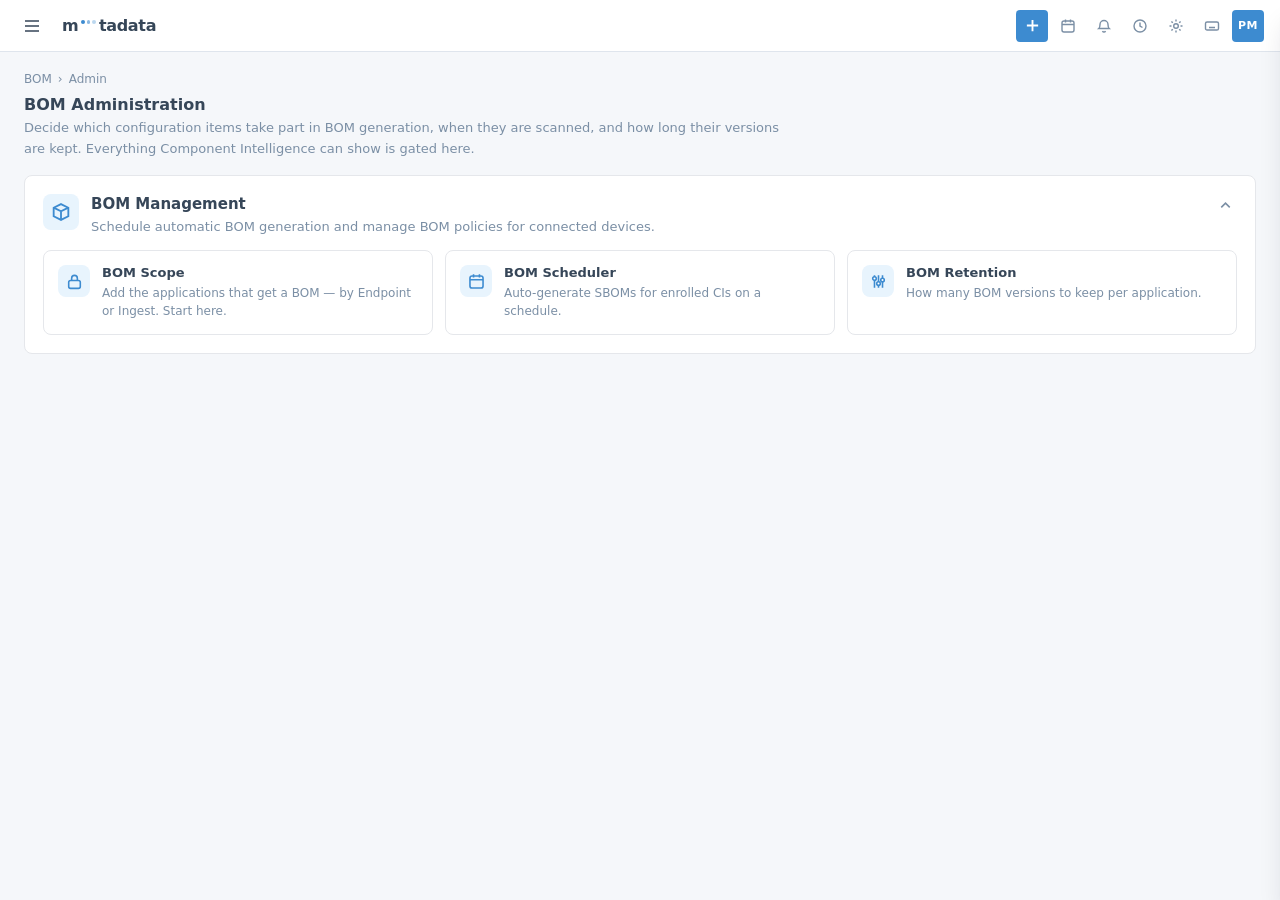
==== commit ba30d6a1: "Update" ====
--- a/app-admin/index.html
+++ b/app-admin/index.html
@@ -1,7 +1,6 @@
 <!doctype html>
 <html lang="en">
 <head>
-    <meta name="robots" content="noindex, nofollow">
 <meta charset="utf-8">
 <meta name="viewport" content="width=device-width,initial-scale=1">
 <title>Component Intelligence — Motadata ServiceOps · BOM</title>
@@ -1739,11 +1738,11 @@
           </span>
         </button>
 
-        <button class="adcard" data-route="#/admin/bom-licensing" data-desc="BOM Scope — the products that get a BOM, one licence each">
+        <button class="adcard" data-route="#/admin/bom-licensing" data-desc="BOM Scope — the applications that get a BOM">
           <span class="adcicon"><svg width="19" height="19" viewBox="0 0 18 18" fill="none" stroke="currentColor" stroke-width="1.5"><rect x="3.5" y="8" width="11" height="7.5" rx="1.8"/><path d="M6.3 8V5.9a2.7 2.7 0 015.4 0V8"/></svg></span>
           <span class="adctext">
             <span class="t">BOM Scope</span>
-            <span class="d">Add the products that get a BOM — by Agent or Ingest, one licence each. Start here.</span>
+            <span class="d">Add the applications that get a BOM — by Endpoint or Ingest. Start here.</span>
           </span>
         </button>
 
@@ -1755,11 +1754,11 @@
           </span>
         </button>
 
-        <button class="adcard" data-route="#/admin/bom-retention" data-desc="BOM Retention — how many living-BOM versions survive, and for how long">
+        <button class="adcard" data-route="#/admin/bom-retention" data-desc="BOM Retention — how many BOM versions are kept">
           <span class="adcicon"><svg width="19" height="19" viewBox="0 0 18 18" fill="none" stroke="currentColor" stroke-width="1.5"><path d="M5.2 3v12M9 3v12M12.8 3v12"/><circle cx="5.2" cy="6.2" r="1.7" fill="#fff"/><circle cx="9" cy="11" r="1.7" fill="#fff"/><circle cx="12.8" cy="7.6" r="1.7" fill="#fff"/></svg></span>
           <span class="adctext">
             <span class="t">BOM Retention</span>
-            <span class="d">How many living-SBOM versions to keep per CI, and for how long.</span>
+            <span class="d">How many BOM versions to keep per application.</span>
           </span>
         </button>
       </div>
@@ -1812,7 +1811,7 @@
     <div class="head">
       <div>
         <h1>BOM Retention</h1>
-        <div class="sub">How long BOM versions are kept — a default policy, and rules for selected applications.</div>
+        <div class="sub">How many BOM versions are kept — a default policy, and rules for selected applications.</div>
       </div>
       <!-- Same pattern as the Scheduler: creating belongs to the page, the table
            below manages what already exists. -->
@@ -1886,7 +1885,7 @@
     <div class="head">
       <div>
         <h1>BOM Scope</h1>
-        <div class="sub">Applications that get a BOM — each one uses one BOM licence.</div>
+        <div class="sub">Applications that get a BOM.</div>
       </div>
       <!-- One CTA for the page: decide to add enrolment first, choose how second.
            The tabs are a way to READ the estate; adding is not tab-scoped, so the
@@ -3109,8 +3108,7 @@
   BS_POLICIES.forEach(p=>{ if(p.policyId===id) out.push({cap:"bs", mod:"Scheduler", name:p.name, on:p.on,
     value:`${bsTrigger(p)} · ${bsClock(p)}`, what:`${bsTrigger(p)} · ${bsClock(p)}`}); });
   RT_RULES.forEach(r=>{ if(r.policyId===id) out.push({cap:"rt", mod:"Retention", name:r.name, on:r.on,
-    value:`${r.keep} / ${r.period === "Never delete" ? "never deleted" : r.period}`,
-    what:`Keep ${r.keep} · ${r.period === "Never delete" ? "never deleted" : `delete after ${r.period.toLowerCase()}`}`}); });
+    value:r.keep, what:`Keep ${r.keep}`}); });
   return out;
 }
 const bpMods = users => [...new Set(users.map(u=>u.mod))];
@@ -3244,7 +3242,7 @@
   return out;
 }
 
-let RT_DEFAULT = {keep:"10 versions", period:"90 days"};
+let RT_DEFAULT = {keep:"10 versions", period:"Never delete"};   /* count only — no age limit */
 /* The pending edit to the default policy, or null when there is none. This one
    control does not apply on change: it governs every enrolled CI, so it commits
    deliberately and RT_DEFAULT stays the truth until Save. */
@@ -3264,7 +3262,7 @@
 const rtFilters = () => {
   const all = [rtDefRow(), ...RT_RULES];
   const col = (g, get) => [...new Set(all.map(get))].map(v=>({g, id:`${g}:${v}`, lab:v, fn:r=>get(r)===v}));
-  return [...col("Versions to Keep", r=>r.keep), ...col("Delete After", rtAfter)];
+  return [...col("Versions to Keep", r=>r.keep)];
 };
 /* The Default Policy is the first row of the list: out of the box, never deleted, always on, and
    it holds every application that no enabled rule holds. An application is on ONE rule or on the
@@ -3283,11 +3281,11 @@
 /* Retention rules target APPLICATIONS, picked by hand — Agent and Ingest alike (an ingested SBOM
    also keeps versions). An application not on an enabled rule follows the default policy. */
 let RT_RULES = [
-  {id:"RR-1", name:"Payment switch — short history", keep:"5 versions", period:"30 days",
+  {id:"RR-1", name:"Payment switch — short history", keep:"5 versions", period:"Never delete",
    on:true, apps:["APS-004"]},
-  {id:"RR-2", name:"Core banking — audit history", keep:"20 versions", period:"1 year",
+  {id:"RR-2", name:"Core banking — audit history", keep:"20 versions", period:"Never delete",
    on:true, apps:["APS-001","APS-002"]},
-  {id:"RR-3", name:"Vendor SBOMs", keep:"15 versions", period:"60 days",
+  {id:"RR-3", name:"Vendor SBOMs", keep:"15 versions", period:"Never delete",
    on:true, apps:["APS-006","APS-008"]}
 ];
 let RT_COV = null;    // rule whose applications drawer is open
@@ -4011,7 +4009,7 @@
 }
 /* An exception that matches the default is a no-op. Worth naming, because the drawer
    seeds exactly those values — so every new rule starts in that state. */
-const rtSameAsDefault = d => d.keep === RT_DEFAULT.keep && d.period === RT_DEFAULT.period;
+const rtSameAsDefault = d => d.keep === RT_DEFAULT.keep;
 function rtNote(keep, period){
   const noCap = keep === "All versions", noAge = period === "Never delete";
   if(noCap && noAge) return "Nothing is ever deleted.";
@@ -4073,14 +4071,14 @@
   const shown = [rtDefRow(), ...RT_RULES].filter(r =>
     [...new Set(rtFilters().filter(f=>RT_FILT.has(f.id)).map(f=>f.g))].every(g =>
       rtFilters().some(f=>f.g===g && RT_FILT.has(f.id) && f.fn(r))) &&
-    (!rq || [r.name, r.keep, rtAfter(r)].some(v=>String(v).toLowerCase().includes(rq))));
+    (!rq || [r.name, r.keep].some(v=>String(v).toLowerCase().includes(rq))));
 
   wrap.innerHTML = !shown.length ? `<div class="estate">
       <div class="t">No rule matches these filters.</div>
       <div class="cta"><button class="btn" id="rtClr">Clear filters</button></div></div>`
   : RT_RULES.length ? `<div class="sc-scroll"><table class="sc-table">
     <thead><tr>
-      <th style="width:26%">Rule</th><th>Applications</th><th>Versions to Keep</th><th>Delete After</th>
+      <th style="width:26%">Rule</th><th>Applications</th><th>Versions to Keep</th>
       <th style="width:90px">Actions</th>
     </tr></thead>
     <tbody>${shown.map(r=>{
@@ -4088,7 +4086,6 @@
         <td><div class="sc-name">${esc(r.name)}</div></td>
         <td><button class="sc-cov" data-rtdef="1" title="Edit default policy">${fmt(rtDefApps().length)}</button></td>
         <td><div class="sc-trig">${esc(r.keep)}</div></td>
-        <td><div class="sc-trig">${esc(rtAfter(r))}</div></td>
         <td><div class="sc-acts">
           <button class="ricon" data-rtdef="1" title="Edit" aria-label="Edit default policy"><svg width="16" height="16" viewBox="0 0 16 16" fill="none" stroke="currentColor" stroke-width="1.5" stroke-linejoin="round"><path d="M10.6 2.9l2.5 2.5-7.6 7.6-3.1.6.6-3.1z"/><path d="M9.3 4.2l2.5 2.5"/></svg></button>
           <span style="width:28px;height:28px;display:inline-block"></span>
@@ -4098,7 +4095,6 @@
         <td><div class="sc-name">${esc(r.name)}</div></td>
         <td><button class="sc-cov" data-edit="${r.id}" title="Edit rule">${fmt(n)}</button></td>
         <td><div class="sc-trig">${esc(r.keep)}</div></td>
-        <td><div class="sc-trig">${esc(rtAfter(r))}</div></td>
         <td><div class="sc-acts">
           <button class="ricon" data-edit="${r.id}" title="Edit" aria-label="Edit ${esc(r.name)}"><svg width="16" height="16" viewBox="0 0 16 16" fill="none" stroke="currentColor" stroke-width="1.5" stroke-linejoin="round"><path d="M10.6 2.9l2.5 2.5-7.6 7.6-3.1.6.6-3.1z"/><path d="M9.3 4.2l2.5 2.5"/></svg></button>
           <button class="ricon del" data-del="${r.id}" title="Delete" aria-label="Delete ${esc(r.name)}"><svg width="16" height="16" viewBox="0 0 16 16" fill="none" stroke="currentColor" stroke-width="1.5"><path d="M2.8 4.4h10.4M6.4 4.4V3.2a1 1 0 011-1h1.2a1 1 0 011 1v1.2M4.2 4.4l.6 8a1.2 1.2 0 001.2 1.1h4a1.2 1.2 0 001.2-1.1l.6-8"/></svg></button>
@@ -4149,8 +4145,8 @@
   document.getElementById("rtRefresh").onclick = ()=>{ RT_FOPEN = false; renderRetention(); toast("BOM Retention refreshed"); };
   /* Download exports the rules on screen — filter and search applied. */
   document.getElementById("rtDownload").onclick = ()=>{
-    const head = ["Rule","Applications","Versions to Keep","Delete After"];
-    const rows = shown.map(r=>[r.name, r.isDefault ? rtDefApps().length : rtTargets(r).size, r.keep, rtAfter(r)]);
+    const head = ["Rule","Applications","Versions to Keep"];
+    const rows = shown.map(r=>[r.name, r.isDefault ? rtDefApps().length : rtTargets(r).size, r.keep]);
     const csv = [head, ...rows].map(a=>a.map(v=>`"${String(v).replace(/"/g,'""')}"`).join(",")).join("\r\n");
     const url = URL.createObjectURL(new Blob([csv],{type:"text/csv;charset=utf-8"}));
     const a = document.createElement("a"); a.href = url; a.download = "bom-retention.csv"; a.click(); URL.revokeObjectURL(url);
@@ -4669,8 +4665,7 @@
     <aside class="dw in" style="width:${DW_W+140}px;max-width:95vw" role="dialog" aria-modal="true" aria-label="Applications on the default policy">
       <div class="dw-head"><div><h3>Applications on the default policy</h3></div>
         <button class="x" id="rtDcClose" aria-label="Close">${IC_X}</button></div>
-      <div class="dw-cap"><b>${rows.length}</b> of ${all.length} application${all.length===1?"":"s"} · keep ${esc(D.keep)}, ${
-        D.period==="Never delete" ? "never deleted" : `delete after ${esc(D.period.toLowerCase())}`}</div>
+      <div class="dw-cap"><b>${rows.length}</b> of ${all.length} application${all.length===1?"":"s"} · keep ${esc(D.keep)}</div>
       <div class="dw-body" style="padding:0">
         ${bsAppHead()}
         ${rows.length ? rows.map(a=>`<div class="pk-row" style="grid-template-columns:${BS_APP_COLS};cursor:default">${bsAppCells(a)}</div>`).join("")
@@ -4700,7 +4695,7 @@
             <span class="id">${esc(a.id)}</span><span style="font-weight:500">${esc(a.name)}</span>
             <span>${laSrcPill(a.source)}</span><span><b style="font-weight:600">${esc(bsEp(a))}</b></span>
             <span>${esc(r.name)}</span>
-            <span>${esc(r.keep)} · ${r.period==="Never delete"?"never deleted":`after ${esc(r.period.toLowerCase())}`}</span></div>`).join("")
+            <span>${esc(r.keep)}</span></div>`).join("")
           : `<div class="pk-empty">No application is on a retention rule.</div>`}
       </div>
       <div class="dw-foot"><span class="gap"></span><button class="btn lg" id="rtADone">Close</button></div>
@@ -4720,7 +4715,7 @@
     <aside class="dw in" style="width:${DW_W+140}px;max-width:95vw" role="dialog" aria-modal="true" aria-label="Applications on rule">
       <div class="dw-head"><div><h3>Applications</h3></div>
         <button class="x" id="rtCClose" aria-label="Close">${IC_X}</button></div>
-      <div class="dw-cap">${esc(r?r.name:"")} · <b>${rows.length}</b> application${rows.length===1?"":"s"} · ${r?`keep ${esc(r.keep)}, ${r.period==="Never delete"?"never deleted":`delete after ${esc(r.period.toLowerCase())}`}`:""}</div>
+      <div class="dw-cap">${esc(r?r.name:"")} · <b>${rows.length}</b> application${rows.length===1?"":"s"} · ${r?`keep ${esc(r.keep)}`:""}</div>
       <div class="dw-body" style="padding:0">
         ${bsAppHead()}
         ${rows.length ? rows.map(a=>`<div class="pk-row" style="grid-template-columns:${BS_APP_COLS};cursor:default">${bsAppCells(a)}</div>`).join("")
@@ -4761,7 +4756,6 @@
         <div class="sechead">Retention policy</div>
         <div class="polgrid">
           <div class="fld"><span class="flab">Keep the latest</span>${ddHTML("defKeep", dr.keep, KEEP_OPTS, "full")}</div>
-          <div class="fld"><span class="flab">Delete versions older than</span>${ddHTML("defPeriod", dr.period, PERIOD_OPTS, "full")}</div>
         </div>
         <hr class="dw-div">
         <div class="sechead" style="display:flex;align-items:center;justify-content:space-between">
@@ -4783,13 +4777,13 @@
   const close = ()=>{ RT_DEF_EDIT=false; RT_DEF_DRAFT=null; RT_APICK=null; DD_OPEN=null; host.innerHTML=""; renderRetention(); };
   ["rtDClose","rtDCancel","rtDScrim"].forEach(id=>{ const el=document.getElementById(id); if(el) el.onclick=()=>{ if(id==="rtDScrim" && RT_APICK) return; close(); }; });
   document.getElementById("rtDSave").onclick = ()=>{
-    RT_DEFAULT.keep = dr.keep; RT_DEFAULT.period = dr.period;
+    RT_DEFAULT.keep = dr.keep;
     /* Moving an application to the default takes it off the rule it was on. */
     const moved = dr.add.length;
     if(moved) RT_RULES = RT_RULES.map(r=>({...r, apps:(r.apps||[]).filter(a=>!dr.add.includes(a))}));
     close();
     toast(`Default Policy saved${moved ? ` · ${moved} moved from another rule` : ""}`);
-    bomAudit("Default Policy Updated", `Default Policy is updated With Versions to Keep as ${RT_DEFAULT.keep}, Delete After as ${rtAfter(RT_DEFAULT)}${moved?`, ${moved} application${moved===1?"":"s"} moved from another rule`:""}.`);
+    bomAudit("Default Policy Updated", `Default Policy is updated With Versions to Keep as ${RT_DEFAULT.keep}${moved?`, ${moved} application${moved===1?"":"s"} moved from another rule`:""}.`);
   };
   document.getElementById("rtDPick").onclick = ()=>{
     RT_APICK = {sel:[...defIds, ...dr.add], lock:new Set(defIds)}; RT_PQ = ""; renderDefEditor(); };
@@ -4894,7 +4888,7 @@
         ${d.err && !d.name.trim() ? `<div class="ferr">Give the rule a name so it can be recognised later.</div>` : ""}
       </div>
 
-      <div class="sechead">Retention policy ${secInfo("Whichever limit is reached first applies — a version is deleted when it falls outside the count OR outside the age, not both.")}</div>
+      <div class="sechead">Retention policy ${secInfo("Older versions beyond this count are deleted. The current version is never deleted.")}</div>
       <!-- Two labelled fields of equal width. The old version read as one sentence with
            the selects embedded in it, which hid that these are the two things to set.
            The "default" tag rides on the FIELD, so the comparison the deleted sentence made
@@ -4903,10 +4897,6 @@
         <div class="fld">
           <span class="flab">Keep the latest${d.keep === RT_DEFAULT.keep ? ` <span class="fdef">default</span>` : ""}</span>
           ${ddHTML("mKeep", d.keep, KEEP_OPTS, "full")}
-        </div>
-        <div class="fld">
-          <span class="flab">Delete versions older than${d.period === RT_DEFAULT.period ? ` <span class="fdef">default</span>` : ""}</span>
-          ${ddHTML("mPeriod", d.period, PERIOD_OPTS, "full")}
         </div>
       </div>
       <!-- Only on a save attempt. The mechanic moved to the ⓘ above and the default values
@@ -5017,7 +5007,7 @@
     rtClose();
     toast(`${d.editing?"Saved":"Created"} "${rule.name}" — ${n} application${n===1?"":"s"}${moved?` · ${moved} moved from another rule`:""}`);
     bomAudit(d.editing ? "Retention Rule Updated" : "Retention Rule Created",
-      `Retention Rule ${rule.name} is ${d.editing?"updated":"Created"} With Versions to Keep as ${rule.keep}, Delete After as ${rtAfter(rule)}, Applications as ${n}${moved?` (${moved} moved from another rule)`:""}.`);
+      `Retention Rule ${rule.name} is ${d.editing?"updated":"Created"} With Versions to Keep as ${rule.keep}, Applications as ${n}${moved?` (${moved} moved from another rule)`:""}.`);
   };
 
   /* Focus the name once on open — not on every re-render, or ticking a
@@ -5379,9 +5369,8 @@
 }
 
 const BS_FILTERS = [
-  {g:"Status",  id:"active",  lab:"Active",  fn:p=>p.on},
-  {g:"Status",  id:"paused",  lab:"Disabled",fn:p=>!p.on},
-  ...BS_TYPES.map(t=>({g:"Schedule Type", id:t, lab:t, fn:p=>bsType(p)===t}))
+  {g:"Status",  id:"active",  lab:"Enabled", fn:p=>p.on},
+  {g:"Status",  id:"paused",  lab:"Disabled",fn:p=>!p.on}
 ];
 /* Filters within a group are alternatives (OR); across groups they
    narrow (AND) — otherwise ticking Active + Daily would return nothing. */
@@ -6304,6 +6293,7 @@
    from the same ENROLLED_CIS snapshot in one pass, so 6 = 5 + 1 and 6 = 4 + 1 + 1
    always close — there is no second query to disagree with the first. */
 function licCardsHTML(){
+  return "";
   const total = LIC_SEATS, used = licUsed(), left = Math.max(0, LIC_SEATS - used);
 
   /* Percentages, not counts, so the thresholds hold from an 8-seat demo to a
@@ -7610,9 +7600,8 @@
         ${capCardHTML(d, "rt", `
           <div class="polstack">
             <div class="polline">Keep the latest ${ddHTML("bpKeep", d.caps.rt.keep, KEEP_OPTS, 168)}</div>
-            <div class="polline">or delete versions older than ${ddHTML("bpPeriod", d.caps.rt.period, PERIOD_OPTS, 150)}</div>
           </div>
-          <div class="polrow-note">${rtNote(d.caps.rt.keep, d.caps.rt.period)}</div>`)}
+`)}
         <div class="rt-note" style="margin-top:-4px">A policy may switch on one, two or all three — none of them is required.
           Whatever is on becomes an ordinary rule in that module, editable there too.</div>
 
@@ -7775,7 +7764,7 @@
 const capDraftPhrase = (d, cap) =>
   cap === "lic" ? "Auto-enrol"
 : cap === "bs"  ? `${bsTrigger(d.caps.bs)} · ${bsClock(d.caps.bs)}`
-:                 `${d.caps.rt.keep} / ${d.caps.rt.period === "Never delete" ? "never deleted" : d.caps.rt.period}`;
+:                 d.caps.rt.keep;
 const CAP_VERB = {lic:"Auto-enrol matching CIs", bs:"Generate BOMs on a schedule",
                   rt:"Keep BOM versions for a set time"};
 function capCardHTML(d, cap, body){
@@ -7863,9 +7852,9 @@
   {at:auAgo(1,16,5),  event:"Retention Rule Updated", user:"Neha Raje",     ip:"10.20.41.136", summary:"Retention Rule Core banking — audit history is updated. Versions to Keep changed from 15 versions to 20 versions."},
   {at:auAgo(1,11,20), event:"Application Updated",    user:"Vikram Sethi",  ip:"10.20.40.181", summary:"Application APS-002 Finacle Core Banking is updated. Version changed from 10.2.24 to 10.2.25."},
   {at:auAgo(2,15,48), event:"Schedule Updated",       user:"Imran Qureshi", ip:"172.16.14.111", summary:"Schedule Weekly — treasury is updated. Applications changed from 2 to 1."},
-  {at:auAgo(3,9,12),  event:"Default Policy Updated", user:"Priya Nair",    ip:"10.20.40.161", summary:"Default Policy is updated. Versions to Keep changed from 5 versions to 10 versions, Delete After changed from 30 days to 90 days."},
+  {at:auAgo(3,9,12),  event:"Default Policy Updated", user:"Priya Nair",    ip:"10.20.40.161", summary:"Default Policy is updated. Versions to Keep changed from 5 versions to 10 versions."},
   {at:auAgo(4,14,30), event:"Application Removed",    user:"Priya Nair",    ip:"10.20.40.161", summary:"Application APS-009 Core Lending Engine has been removed from BOM Scope. All of its BOM data has been deleted."},
-  {at:auAgo(4,12,2),  event:"Retention Rule Created", user:"Neha Raje",     ip:"10.20.41.136", summary:"Retention Rule Vendor SBOMs is Created With Versions to Keep as 15 versions, Delete After as 60 days, Applications as 2."},
+  {at:auAgo(4,12,2),  event:"Retention Rule Created", user:"Neha Raje",     ip:"10.20.41.136", summary:"Retention Rule Vendor SBOMs is Created With Versions to Keep as 15 versions, Applications as 2."},
   {at:auAgo(5,13,7),  event:"Application Added",      user:"Vikram Sethi",  ip:"10.20.40.181", summary:"Application APS-005 Murex MX.3 Treasury is Added With BOM Source as Endpoint, Endpoint as EP-4, Scan Path as /opt/murex/mx3, Manufacturer as Murex."},
   {at:auAgo(5,10,55), event:"Schedule Created",       user:"Imran Qureshi", ip:"172.16.14.111", summary:"Schedule Nightly — core banking is Created With Schedule Type as Daily, Time as 02:00, Applications as 3."}
 ];
@@ -8063,7 +8052,6 @@
 
 function laOpenAdd(mode){
   if(!LA_STORE){ toast("Open BOM Management from ServiceOps Admin to add an application"); return; }
-  if(laSeats().left <= 0){ toast(`All ${laSeats().total} BOM licences are in use — remove an application to free one`); return; }
   LA_STORE.openAdd(mode);
 }
 /* ⓘ beside "Application": an application is a name of its own; linking it to a CMDB Application
@@ -8079,13 +8067,7 @@
 const laSrcLab = s => s === "Agent" ? "Endpoint" : "Ingest";
 const laSrc = s => `<span class="src" style="${s === "Agent" ? "background:#EFF6FC;color:#2F6FA8" : "background:#F3ECFB;color:#6941C6"};white-space:nowrap">${laSrcLab(s)}</span>`;
 
-function laCardsHTML(){
-  const st = laSeats();
-  const tone = st.left <= 0 ? "crit" : (st.left / st.total) <= 0.25 ? "warn" : "";
-  const tip = st.left <= 0 ? "All BOM licences are in use — remove an application to free one"
-    : `${st.left} of ${st.total} BOM licences available`;
-  return `Total BOM Licences : <b class="${tone}" title="${esc(tip)}">${st.used}/${st.total}</b>`;
-}
+function laCardsHTML(){ return ""; }   /* BOM licensing is out of this phase — no seat count on the page. */
 
 /* Predefined filters — the search bar's filter dropdown. */
 const LA_FILTERS = [
@@ -8139,11 +8121,10 @@
   document.getElementById("licWrap").innerHTML = !all.length
     ? `<div class="estate"><span class="ic">${IC_SEAT}</span>
         <div class="t">No application is in BOM scope.</div>
-        <div class="d">Nothing is scanned or ingested — all ${laSeats().total} licences are free.</div>
+        <div class="d">Nothing is scanned or ingested yet.</div>
         <div class="cta"><button class="btn pri lg" data-laadd="agent">Add Application</button></div></div>`
     : !list.length
     ? `<div class="estate"><div class="t">No application matches these filters.</div>
-        <div class="d">That is a filter result, not an all-clear — ${all.length} application${all.length===1?"":"s"} hold a licence.</div>
         <div class="cta"><button class="btn" id="laClr">Clear filters</button></div></div>`
     : `<div class="sc-scroll"><table class="sc-table wide">
       <thead><tr><th>ID</th><th>Application</th><th>BOM Source</th><th>Scan Path</th><th>Endpoint</th><th>CI</th><th>Manufacturer</th><th>Created Date</th><th>Last Updated Date</th><th style="width:150px">Actions</th></tr></thead>
@@ -8221,7 +8202,7 @@
   document.querySelectorAll("[data-larmyes]").forEach(b=>b.onclick=e=>{ e.stopPropagation();
     const id = b.dataset.larmyes, row = laList().find(r=>r.id===id); LA_CONFIRM = null;
     if(LA_STORE) LA_STORE.remove(id); else { const i = LA_FALLBACK.findIndex(r=>r.id===id); if(i>=0) LA_FALLBACK.splice(i,1); renderLicensing(); }
-    toast(`${row ? row.name : id} removed — ${laSeats().left} licence${laSeats().left===1?"":"s"} available`); });
+    toast(`${row ? row.name : id} removed`); });
   document.querySelectorAll(".confirm").forEach(c=>c.onclick=e=>e.stopPropagation());
 }
 document.addEventListener("click", ()=>{ if(LA_CONFIRM){ LA_CONFIRM = null; renderLicensing(); } });
